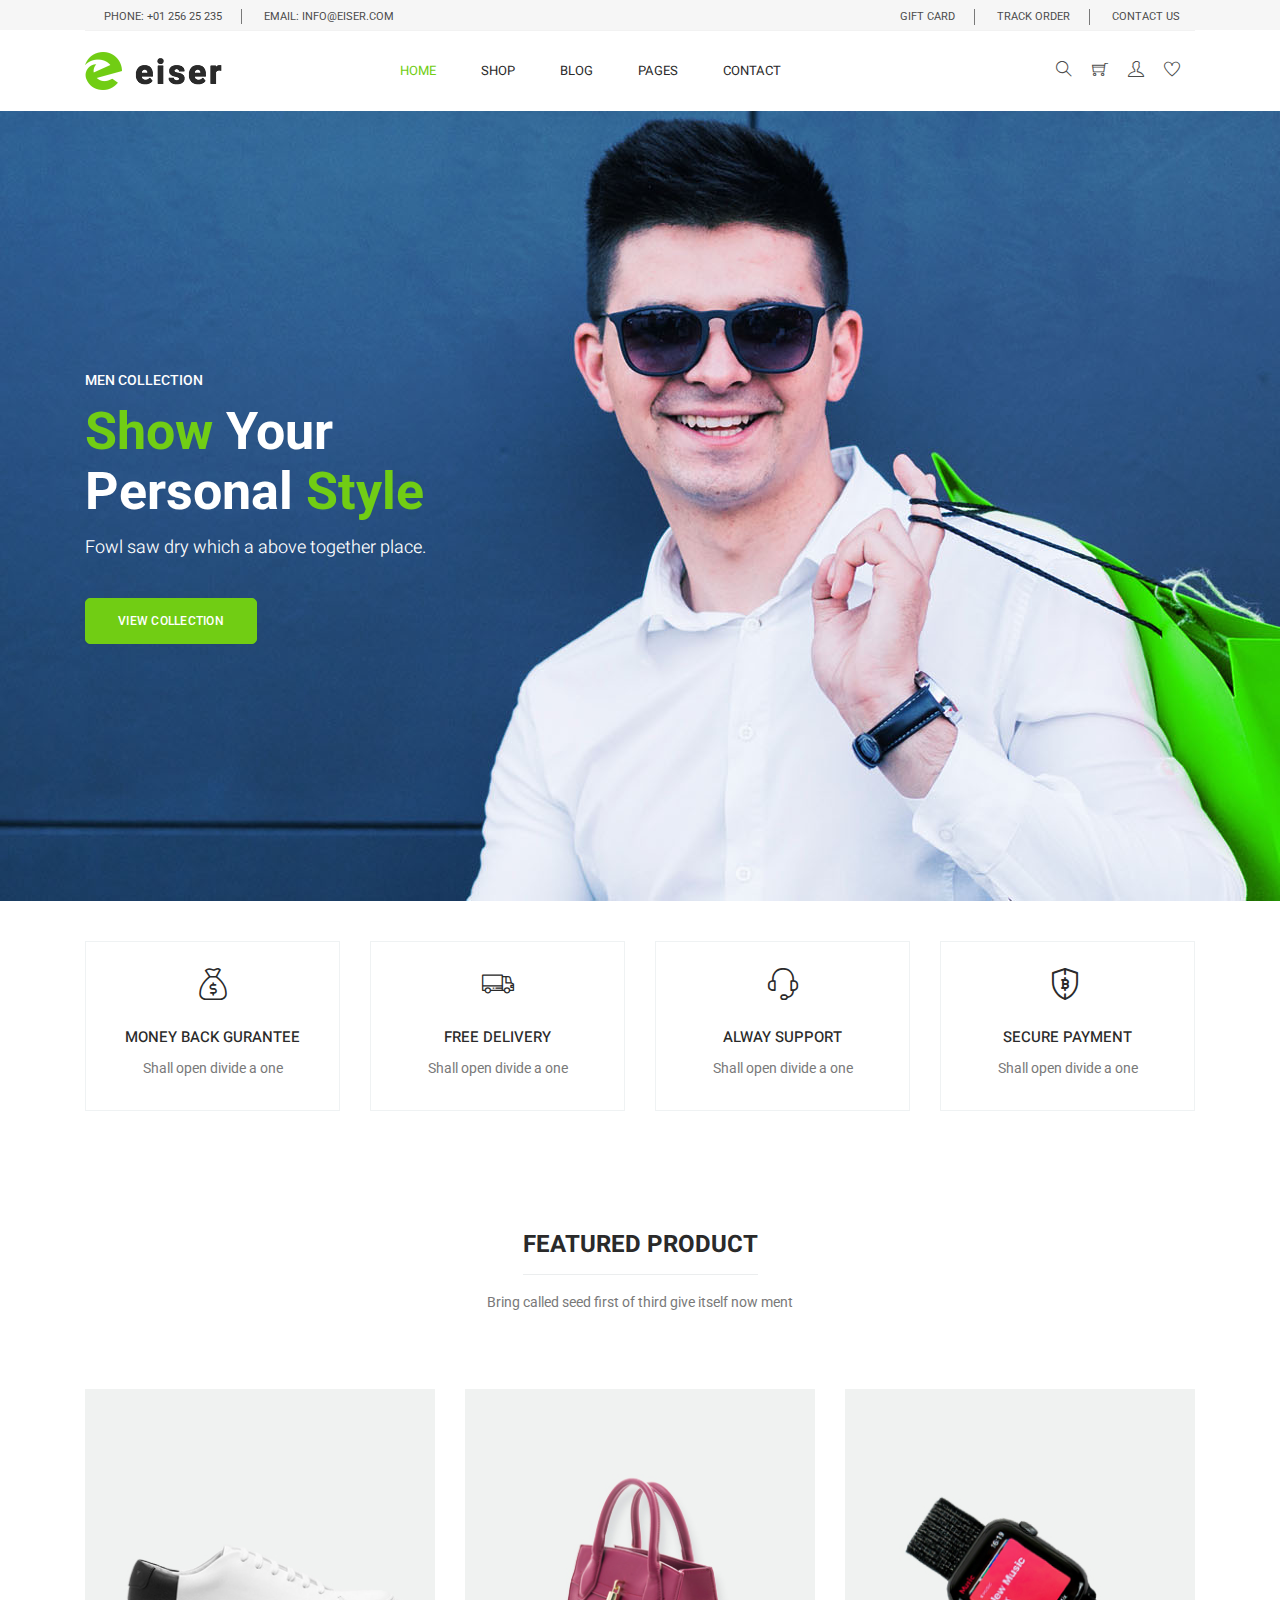
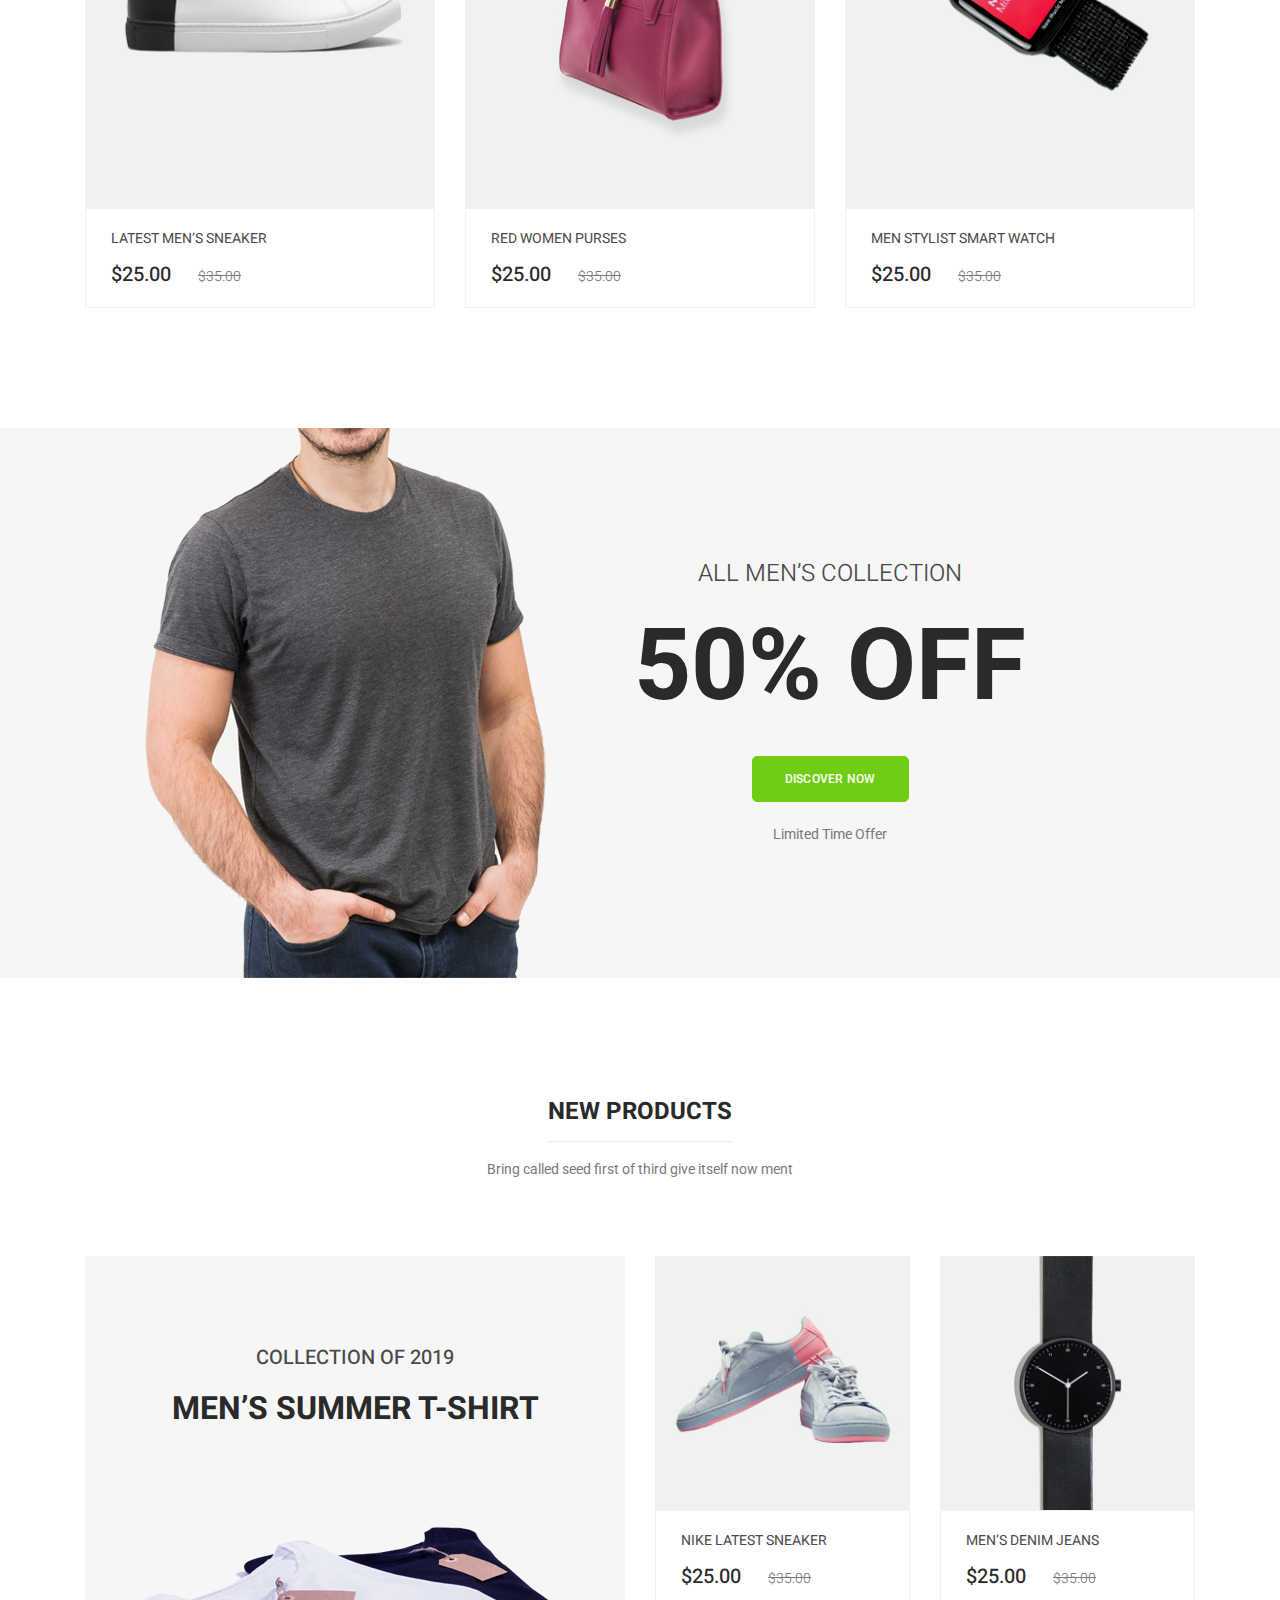
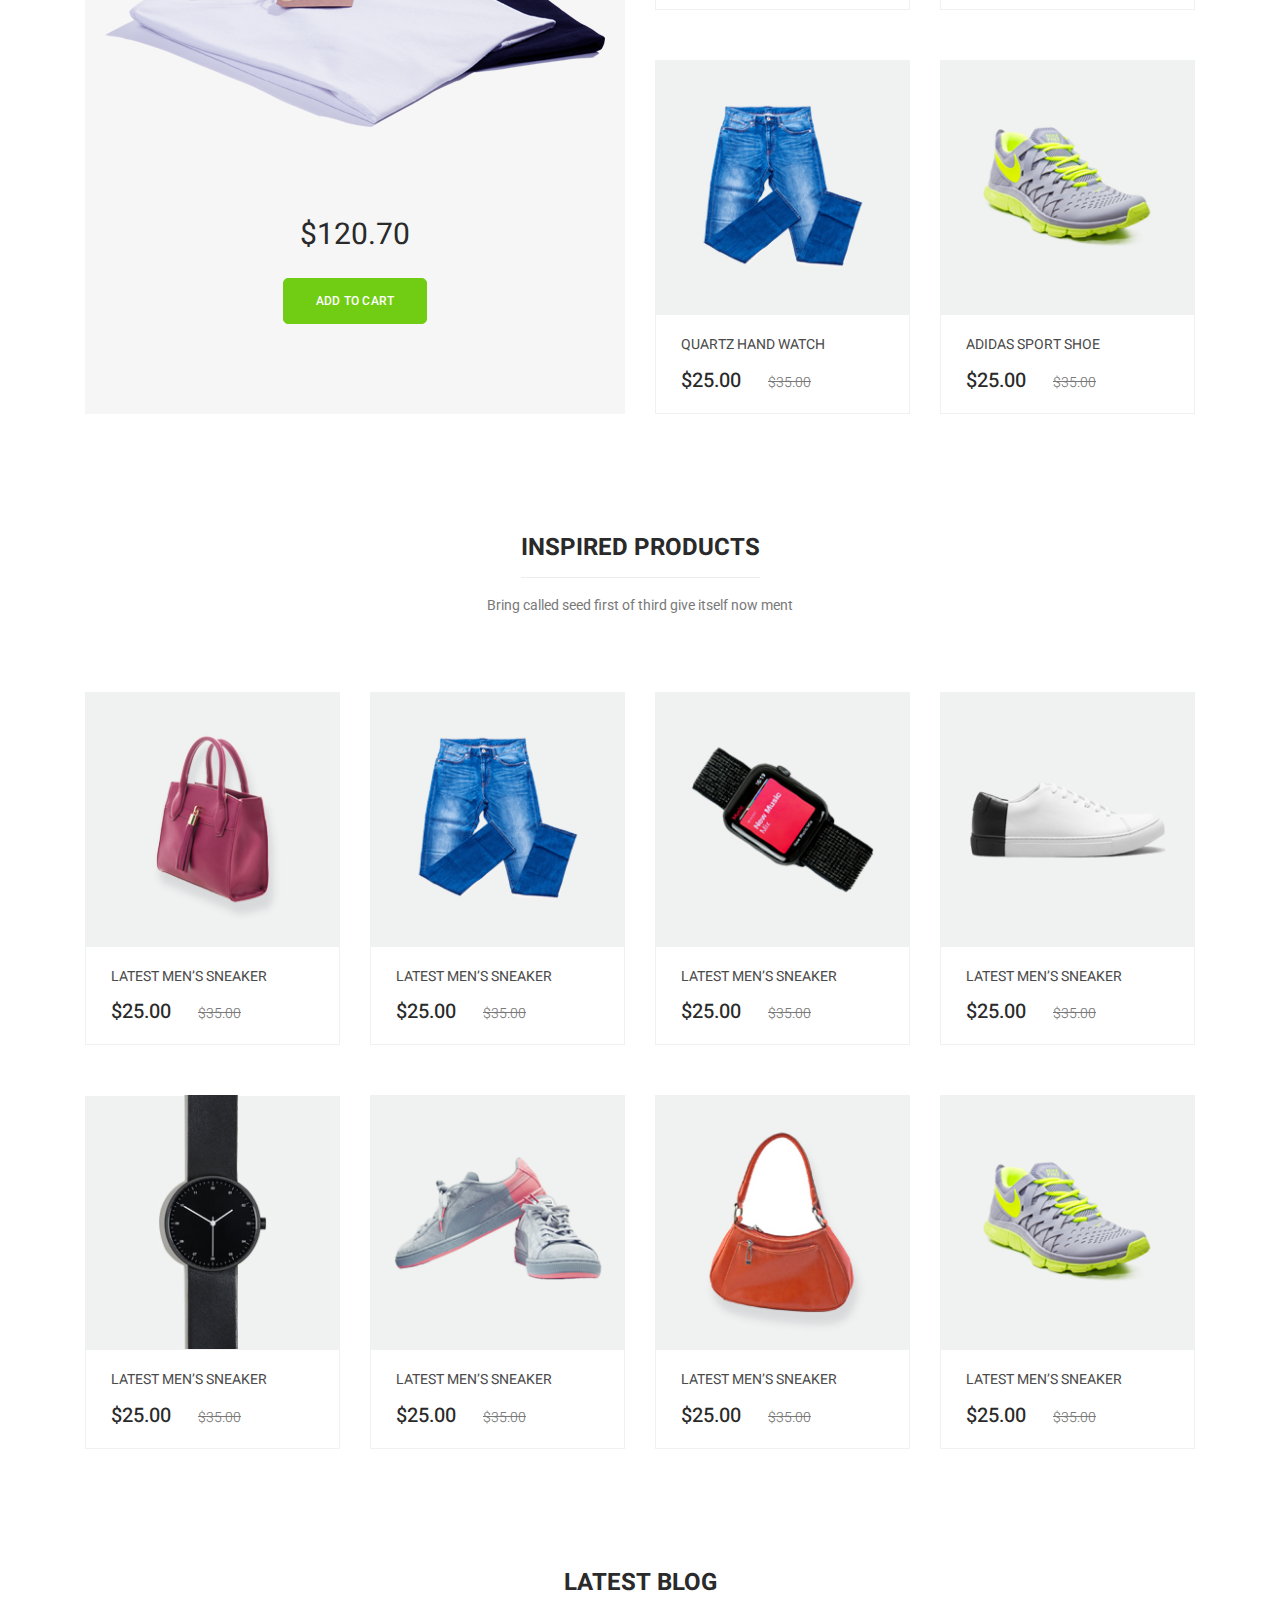
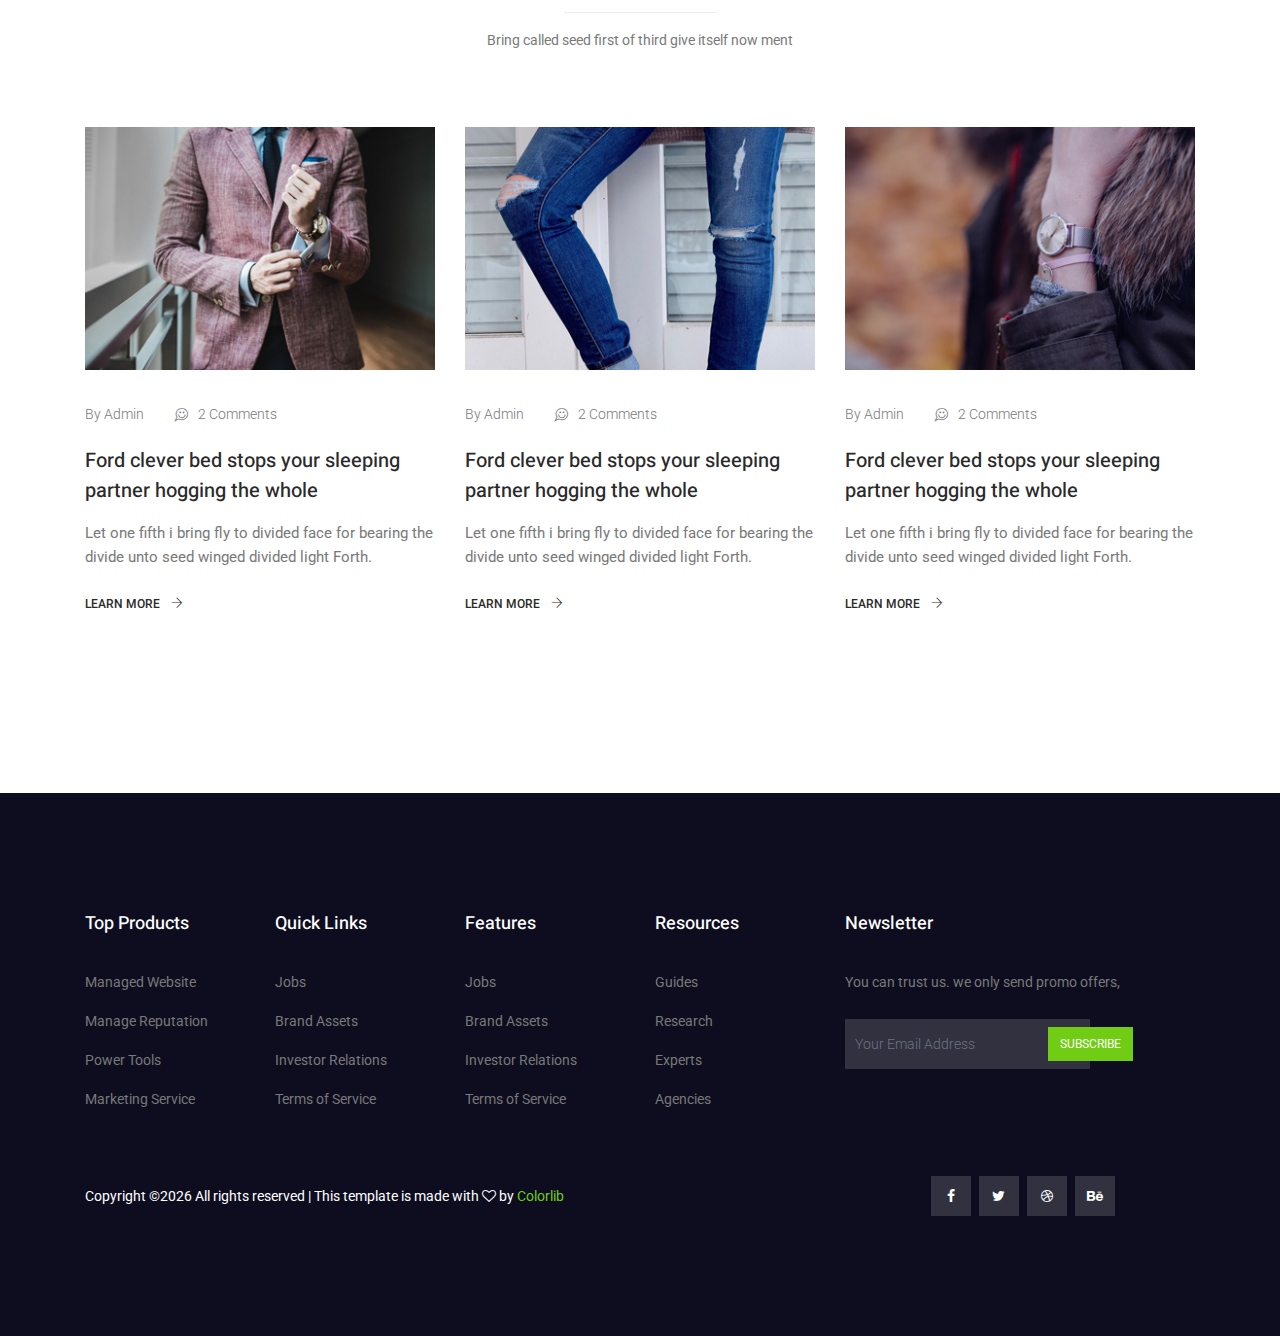
==== eiser/index.html @ b369e9c7 "initial commit" ====
<!DOCTYPE html>
<html lang="en">

<head>
  <!-- Required meta tags -->
  <meta charset="utf-8" />
  <meta name="viewport" content="width=device-width, initial-scale=1, shrink-to-fit=no" />
  <link rel="icon" href="img/favicon.png" type="image/png" />
  <title>Eiser ecommerce</title>
  <!-- Bootstrap CSS -->
  <link rel="stylesheet" href="css/bootstrap.css" />
  <link rel="stylesheet" href="vendors/linericon/style.css" />
  <link rel="stylesheet" href="css/font-awesome.min.css" />
  <link rel="stylesheet" href="css/themify-icons.css" />
  <link rel="stylesheet" href="css/flaticon.css" />
  <link rel="stylesheet" href="vendors/owl-carousel/owl.carousel.min.css" />
  <link rel="stylesheet" href="vendors/lightbox/simpleLightbox.css" />
  <link rel="stylesheet" href="vendors/nice-select/css/nice-select.css" />
  <link rel="stylesheet" href="vendors/animate-css/animate.css" />
  <link rel="stylesheet" href="vendors/jquery-ui/jquery-ui.css" />
  <!-- main css -->
  <link rel="stylesheet" href="css/style.css" />
  <link rel="stylesheet" href="css/responsive.css" />
</head>

<body>
  <!--================Header Menu Area =================-->
  <header class="header_area">
    <div class="top_menu">
      <div class="container">
        <div class="row">
          <div class="col-lg-7">
            <div class="float-left">
              <p>Phone: +01 256 25 235</p>
              <p>email: info@eiser.com</p>
            </div>
          </div>
          <div class="col-lg-5">
            <div class="float-right">
              <ul class="right_side">
                <li>
                  <a href="cart.html">
                    gift card
                  </a>
                </li>
                <li>
                  <a href="tracking.html">
                    track order
                  </a>
                </li>
                <li>
                  <a href="contact.html">
                    Contact Us
                  </a>
                </li>
              </ul>
            </div>
          </div>
        </div>
      </div>
    </div>
    <div class="main_menu">
      <div class="container">
        <nav class="navbar navbar-expand-lg navbar-light w-100">
          <!-- Brand and toggle get grouped for better mobile display -->
          <a class="navbar-brand logo_h" href="index.html">
            <img src="img/logo.png" alt="" />
          </a>
          <button class="navbar-toggler" type="button" data-toggle="collapse" data-target="#navbarSupportedContent"
            aria-controls="navbarSupportedContent" aria-expanded="false" aria-label="Toggle navigation">
            <span class="icon-bar"></span>
            <span class="icon-bar"></span>
            <span class="icon-bar"></span>
          </button>
          <!-- Collect the nav links, forms, and other content for toggling -->
          <div class="collapse navbar-collapse offset w-100" id="navbarSupportedContent">
            <div class="row w-100 mr-0">
              <div class="col-lg-7 pr-0">
                <ul class="nav navbar-nav center_nav pull-right">
                  <li class="nav-item active">
                    <a class="nav-link" href="index.html">Home</a>
                  </li>
                  <li class="nav-item submenu dropdown">
                    <a href="#" class="nav-link dropdown-toggle" data-toggle="dropdown" role="button" aria-haspopup="true"
                      aria-expanded="false">Shop</a>
                    <ul class="dropdown-menu">
                      <li class="nav-item">
                        <a class="nav-link" href="category.html">Shop Category</a>
                      </li>
                      <li class="nav-item">
                        <a class="nav-link" href="single-product.html">Product Details</a>
                      </li>
                      <li class="nav-item">
                        <a class="nav-link" href="checkout.html">Product Checkout</a>
                      </li>
                      <li class="nav-item">
                        <a class="nav-link" href="cart.html">Shopping Cart</a>
                      </li>
                    </ul>
                  </li>
                  <li class="nav-item submenu dropdown">
                    <a href="#" class="nav-link dropdown-toggle" data-toggle="dropdown" role="button" aria-haspopup="true"
                      aria-expanded="false">Blog</a>
                    <ul class="dropdown-menu">
                      <li class="nav-item">
                        <a class="nav-link" href="blog.html">Blog</a>
                      </li>
                      <li class="nav-item">
                        <a class="nav-link" href="single-blog.html">Blog Details</a>
                      </li>
                    </ul>
                  </li>
                  <li class="nav-item submenu dropdown">
                    <a href="#" class="nav-link dropdown-toggle" data-toggle="dropdown" role="button" aria-haspopup="true"
                      aria-expanded="false">Pages</a>
                    <ul class="dropdown-menu">
                      <li class="nav-item">
                        <a class="nav-link" href="tracking.html">Tracking</a>
                      </li>
                      <li class="nav-item">
                        <a class="nav-link" href="elements.html">Elements</a>
                      </li>
                    </ul>
                  </li>
                  <li class="nav-item">
                    <a class="nav-link" href="contact.html">Contact</a>
                  </li>
                </ul>
              </div>

              <div class="col-lg-5 pr-0">
                <ul class="nav navbar-nav navbar-right right_nav pull-right">
                  <li class="nav-item">
                    <a href="#" class="icons">
                      <i class="ti-search" aria-hidden="true"></i>
                    </a>
                  </li>

                  <li class="nav-item">
                    <a href="#" class="icons">
                      <i class="ti-shopping-cart"></i>
                    </a>
                  </li>

                  <li class="nav-item">
                    <a href="#" class="icons">
                      <i class="ti-user" aria-hidden="true"></i>
                    </a>
                  </li>

                  <li class="nav-item">
                    <a href="#" class="icons">
                      <i class="ti-heart" aria-hidden="true"></i>
                    </a>
                  </li>
                </ul>
              </div>
            </div>
          </div>
        </nav>
      </div>
    </div>
  </header>
  <!--================Header Menu Area =================-->

  <!--================Home Banner Area =================-->
  <section class="home_banner_area mb-40">
    <div class="banner_inner d-flex align-items-center">
      <div class="container">
        <div class="banner_content row">
          <div class="col-lg-12">
            <p class="sub text-uppercase">men Collection</p>
            <h3><span>Show</span> Your <br />Personal <span>Style</span></h3>
            <h4>Fowl saw dry which a above together place.</h4>
            <a class="main_btn mt-40" href="#">View Collection</a>
          </div>
        </div>
      </div>
    </div>
  </section>
  <!--================End Home Banner Area =================-->

  <!-- Start feature Area -->
  <section class="feature-area section_gap_bottom_custom">
    <div class="container">
      <div class="row">
        <div class="col-lg-3 col-md-6">
          <div class="single-feature">
            <a href="#" class="title">
              <i class="flaticon-money"></i>
              <h3>Money back gurantee</h3>
            </a>
            <p>Shall open divide a one</p>
          </div>
        </div>

        <div class="col-lg-3 col-md-6">
          <div class="single-feature">
            <a href="#" class="title">
              <i class="flaticon-truck"></i>
              <h3>Free Delivery</h3>
            </a>
            <p>Shall open divide a one</p>
          </div>
        </div>

        <div class="col-lg-3 col-md-6">
          <div class="single-feature">
            <a href="#" class="title">
              <i class="flaticon-support"></i>
              <h3>Alway support</h3>
            </a>
            <p>Shall open divide a one</p>
          </div>
        </div>

        <div class="col-lg-3 col-md-6">
          <div class="single-feature">
            <a href="#" class="title">
              <i class="flaticon-blockchain"></i>
              <h3>Secure payment</h3>
            </a>
            <p>Shall open divide a one</p>
          </div>
        </div>
      </div>
    </div>
  </section>
  <!-- End feature Area -->

  <!--================ Feature Product Area =================-->
  <section class="feature_product_area section_gap_bottom_custom">
    <div class="container">
      <div class="row justify-content-center">
        <div class="col-lg-12">
          <div class="main_title">
            <h2><span>Featured product</span></h2>
            <p>Bring called seed first of third give itself now ment</p>
          </div>
        </div>
      </div>

      <div class="row">
        <div class="col-lg-4 col-md-6">
          <div class="single-product">
            <div class="product-img">
              <img class="img-fluid w-100" src="img/product/feature-product/f-p-1.jpg" alt="" />
              <div class="p_icon">
                <a href="#">
                  <i class="ti-eye"></i>
                </a>
                <a href="#">
                  <i class="ti-heart"></i>
                </a>
                <a href="#">
                  <i class="ti-shopping-cart"></i>
                </a>
              </div>
            </div>
            <div class="product-btm">
              <a href="#" class="d-block">
                <h4>Latest men’s sneaker</h4>
              </a>
              <div class="mt-3">
                <span class="mr-4">$25.00</span>
                <del>$35.00</del>
              </div>
            </div>
          </div>
        </div>

        <div class="col-lg-4 col-md-6">
          <div class="single-product">
            <div class="product-img">
              <img class="img-fluid w-100" src="img/product/feature-product/f-p-2.jpg" alt="" />
              <div class="p_icon">
                <a href="#">
                  <i class="ti-eye"></i>
                </a>
                <a href="#">
                  <i class="ti-heart"></i>
                </a>
                <a href="#">
                  <i class="ti-shopping-cart"></i>
                </a>
              </div>
            </div>
            <div class="product-btm">
              <a href="#" class="d-block">
                <h4>Red women purses</h4>
              </a>
              <div class="mt-3">
                <span class="mr-4">$25.00</span>
                <del>$35.00</del>
              </div>
            </div>
          </div>
        </div>

        <div class="col-lg-4 col-md-6">
          <div class="single-product">
            <div class="product-img">
              <img class="img-fluid w-100" src="img/product/feature-product/f-p-3.jpg" alt="" />
              <div class="p_icon">
                <a href="#">
                  <i class="ti-eye"></i>
                </a>
                <a href="#">
                  <i class="ti-heart"></i>
                </a>
                <a href="#">
                  <i class="ti-shopping-cart"></i>
                </a>
              </div>
            </div>
            <div class="product-btm">
              <a href="#" class="d-block">
                <h4>Men stylist Smart Watch</h4>
              </a>
              <div class="mt-3">
                <span class="mr-4">$25.00</span>
                <del>$35.00</del>
              </div>
            </div>
          </div>
        </div>
      </div>
    </div>
  </section>
  <!--================ End Feature Product Area =================-->

  <!--================ Offer Area =================-->
  <section class="offer_area">
    <div class="container">
      <div class="row justify-content-center">
        <div class="offset-lg-4 col-lg-6 text-center">
          <div class="offer_content">
            <h3 class="text-uppercase mb-40">all men’s collection</h3>
            <h2 class="text-uppercase">50% off</h2>
            <a href="#" class="main_btn mb-20 mt-5">Discover Now</a>
            <p>Limited Time Offer</p>
          </div>
        </div>
      </div>
    </div>
  </section>
  <!--================ End Offer Area =================-->

  <!--================ New Product Area =================-->
  <section class="new_product_area section_gap_top section_gap_bottom_custom">
    <div class="container">
      <div class="row justify-content-center">
        <div class="col-lg-12">
          <div class="main_title">
            <h2><span>new products</span></h2>
            <p>Bring called seed first of third give itself now ment</p>
          </div>
        </div>
      </div>

      <div class="row">
        <div class="col-lg-6">
          <div class="new_product">
            <h5 class="text-uppercase">collection of 2019</h5>
            <h3 class="text-uppercase">Men’s summer t-shirt</h3>
            <div class="product-img">
              <img class="img-fluid" src="img/product/new-product/new-product1.png" alt="" />
            </div>
            <h4>$120.70</h4>
            <a href="#" class="main_btn">Add to cart</a>
          </div>
        </div>

        <div class="col-lg-6 mt-5 mt-lg-0">
          <div class="row">
            <div class="col-lg-6 col-md-6">
              <div class="single-product">
                <div class="product-img">
                  <img class="img-fluid w-100" src="img/product/new-product/n1.jpg" alt="" />
                  <div class="p_icon">
                    <a href="#">
                      <i class="ti-eye"></i>
                    </a>
                    <a href="#">
                      <i class="ti-heart"></i>
                    </a>
                    <a href="#">
                      <i class="ti-shopping-cart"></i>
                    </a>
                  </div>
                </div>
                <div class="product-btm">
                  <a href="#" class="d-block">
                    <h4>Nike latest sneaker</h4>
                  </a>
                  <div class="mt-3">
                    <span class="mr-4">$25.00</span>
                    <del>$35.00</del>
                  </div>
                </div>
              </div>
            </div>

            <div class="col-lg-6 col-md-6">
              <div class="single-product">
                <div class="product-img">
                  <img class="img-fluid w-100" src="img/product/new-product/n2.jpg" alt="" />
                  <div class="p_icon">
                    <a href="#">
                      <i class="ti-eye"></i>
                    </a>
                    <a href="#">
                      <i class="ti-heart"></i>
                    </a>
                    <a href="#">
                      <i class="ti-shopping-cart"></i>
                    </a>
                  </div>
                </div>
                <div class="product-btm">
                  <a href="#" class="d-block">
                    <h4>Men’s denim jeans</h4>
                  </a>
                  <div class="mt-3">
                    <span class="mr-4">$25.00</span>
                    <del>$35.00</del>
                  </div>
                </div>
              </div>
            </div>

            <div class="col-lg-6 col-md-6">
              <div class="single-product">
                <div class="product-img">
                  <img class="img-fluid w-100" src="img/product/new-product/n3.jpg" alt="" />
                  <div class="p_icon">
                    <a href="#">
                      <i class="ti-eye"></i>
                    </a>
                    <a href="#">
                      <i class="ti-heart"></i>
                    </a>
                    <a href="#">
                      <i class="ti-shopping-cart"></i>
                    </a>
                  </div>
                </div>
                <div class="product-btm">
                  <a href="#" class="d-block">
                    <h4>quartz hand watch</h4>
                  </a>
                  <div class="mt-3">
                    <span class="mr-4">$25.00</span>
                    <del>$35.00</del>
                  </div>
                </div>
              </div>
            </div>

            <div class="col-lg-6 col-md-6">
              <div class="single-product">
                <div class="product-img">
                  <img class="img-fluid w-100" src="img/product/new-product/n4.jpg" alt="" />
                  <div class="p_icon">
                    <a href="#">
                      <i class="ti-eye"></i>
                    </a>
                    <a href="#">
                      <i class="ti-heart"></i>
                    </a>
                    <a href="#">
                      <i class="ti-shopping-cart"></i>
                    </a>
                  </div>
                </div>
                <div class="product-btm">
                  <a href="#" class="d-block">
                    <h4>adidas sport shoe</h4>
                  </a>
                  <div class="mt-3">
                    <span class="mr-4">$25.00</span>
                    <del>$35.00</del>
                  </div>
                </div>
              </div>
            </div>
          </div>
        </div>
      </div>
    </div>
  </section>
  <!--================ End New Product Area =================-->

  <!--================ Inspired Product Area =================-->
  <section class="inspired_product_area section_gap_bottom_custom">
    <div class="container">
      <div class="row justify-content-center">
        <div class="col-lg-12">
          <div class="main_title">
            <h2><span>Inspired products</span></h2>
            <p>Bring called seed first of third give itself now ment</p>
          </div>
        </div>
      </div>

      <div class="row">
        <div class="col-lg-3 col-md-6">
          <div class="single-product">
            <div class="product-img">
              <img class="img-fluid w-100" src="img/product/inspired-product/i1.jpg" alt="" />
              <div class="p_icon">
                <a href="#">
                  <i class="ti-eye"></i>
                </a>
                <a href="#">
                  <i class="ti-heart"></i>
                </a>
                <a href="#">
                  <i class="ti-shopping-cart"></i>
                </a>
              </div>
            </div>
            <div class="product-btm">
              <a href="#" class="d-block">
                <h4>Latest men’s sneaker</h4>
              </a>
              <div class="mt-3">
                <span class="mr-4">$25.00</span>
                <del>$35.00</del>
              </div>
            </div>
          </div>
        </div>

        <div class="col-lg-3 col-md-6">
          <div class="single-product">
            <div class="product-img">
              <img class="img-fluid w-100" src="img/product/inspired-product/i2.jpg" alt="" />
              <div class="p_icon">
                <a href="#">
                  <i class="ti-eye"></i>
                </a>
                <a href="#">
                  <i class="ti-heart"></i>
                </a>
                <a href="#">
                  <i class="ti-shopping-cart"></i>
                </a>
              </div>
            </div>
            <div class="product-btm">
              <a href="#" class="d-block">
                <h4>Latest men’s sneaker</h4>
              </a>
              <div class="mt-3">
                <span class="mr-4">$25.00</span>
                <del>$35.00</del>
              </div>
            </div>
          </div>
        </div>

        <div class="col-lg-3 col-md-6">
          <div class="single-product">
            <div class="product-img">
              <img class="img-fluid w-100" src="img/product/inspired-product/i3.jpg" alt="" />
              <div class="p_icon">
                <a href="#">
                  <i class="ti-eye"></i>
                </a>
                <a href="#">
                  <i class="ti-heart"></i>
                </a>
                <a href="#">
                  <i class="ti-shopping-cart"></i>
                </a>
              </div>
            </div>
            <div class="product-btm">
              <a href="#" class="d-block">
                <h4>Latest men’s sneaker</h4>
              </a>
              <div class="mt-3">
                <span class="mr-4">$25.00</span>
                <del>$35.00</del>
              </div>
            </div>
          </div>
        </div>

        <div class="col-lg-3 col-md-6">
          <div class="single-product">
            <div class="product-img">
              <img class="img-fluid w-100" src="img/product/inspired-product/i4.jpg" alt="" />
              <div class="p_icon">
                <a href="#">
                  <i class="ti-eye"></i>
                </a>
                <a href="#">
                  <i class="ti-heart"></i>
                </a>
                <a href="#">
                  <i class="ti-shopping-cart"></i>
                </a>
              </div>
            </div>
            <div class="product-btm">
              <a href="#" class="d-block">
                <h4>Latest men’s sneaker</h4>
              </a>
              <div class="mt-3">
                <span class="mr-4">$25.00</span>
                <del>$35.00</del>
              </div>
            </div>
          </div>
        </div>
        
        <div class="col-lg-3 col-md-6">
          <div class="single-product">
            <div class="product-img">
              <img class="img-fluid w-100" src="img/product/inspired-product/i5.jpg" alt="" />
              <div class="p_icon">
                <a href="#">
                  <i class="ti-eye"></i>
                </a>
                <a href="#">
                  <i class="ti-heart"></i>
                </a>
                <a href="#">
                  <i class="ti-shopping-cart"></i>
                </a>
              </div>
            </div>
            <div class="product-btm">
              <a href="#" class="d-block">
                <h4>Latest men’s sneaker</h4>
              </a>
              <div class="mt-3">
                <span class="mr-4">$25.00</span>
                <del>$35.00</del>
              </div>
            </div>
          </div>
        </div>

        <div class="col-lg-3 col-md-6">
          <div class="single-product">
            <div class="product-img">
              <img class="img-fluid w-100" src="img/product/inspired-product/i6.jpg" alt="" />
              <div class="p_icon">
                <a href="#">
                  <i class="ti-eye"></i>
                </a>
                <a href="#">
                  <i class="ti-heart"></i>
                </a>
                <a href="#">
                  <i class="ti-shopping-cart"></i>
                </a>
              </div>
            </div>
            <div class="product-btm">
              <a href="#" class="d-block">
                <h4>Latest men’s sneaker</h4>
              </a>
              <div class="mt-3">
                <span class="mr-4">$25.00</span>
                <del>$35.00</del>
              </div>
            </div>
          </div>
        </div>

        <div class="col-lg-3 col-md-6">
          <div class="single-product">
            <div class="product-img">
              <img class="img-fluid w-100" src="img/product/inspired-product/i7.jpg" alt="" />
              <div class="p_icon">
                <a href="#">
                  <i class="ti-eye"></i>
                </a>
                <a href="#">
                  <i class="ti-heart"></i>
                </a>
                <a href="#">
                  <i class="ti-shopping-cart"></i>
                </a>
              </div>
            </div>
            <div class="product-btm">
              <a href="#" class="d-block">
                <h4>Latest men’s sneaker</h4>
              </a>
              <div class="mt-3">
                <span class="mr-4">$25.00</span>
                <del>$35.00</del>
              </div>
            </div>
          </div>
        </div>

        <div class="col-lg-3 col-md-6">
          <div class="single-product">
            <div class="product-img">
              <img class="img-fluid w-100" src="img/product/inspired-product/i8.jpg" alt="" />
              <div class="p_icon">
                <a href="#">
                  <i class="ti-eye"></i>
                </a>
                <a href="#">
                  <i class="ti-heart"></i>
                </a>
                <a href="#">
                  <i class="ti-shopping-cart"></i>
                </a>
              </div>
            </div>
            <div class="product-btm">
              <a href="#" class="d-block">
                <h4>Latest men’s sneaker</h4>
              </a>
              <div class="mt-3">
                <span class="mr-4">$25.00</span>
                <del>$35.00</del>
              </div>
            </div>
          </div>
        </div>
      </div>
    </div>
  </section>
  <!--================ End Inspired Product Area =================-->

  <!--================ Start Blog Area =================-->
  <section class="blog-area section-gap">
    <div class="container">
      <div class="row justify-content-center">
        <div class="col-lg-12">
          <div class="main_title">
            <h2><span>latest blog</span></h2>
            <p>Bring called seed first of third give itself now ment</p>
          </div>
        </div>
      </div>

      <div class="row">
        <div class="col-lg-4 col-md-6">
          <div class="single-blog">
            <div class="thumb">
              <img class="img-fluid" src="img/b1.jpg" alt="">
            </div>
            <div class="short_details">
              <div class="meta-top d-flex">
                <a href="#">By Admin</a>
                <a href="#"><i class="ti-comments-smiley"></i>2 Comments</a>
              </div>
              <a class="d-block" href="single-blog.html">
                <h4>Ford clever bed stops your sleeping
                  partner hogging the whole</h4>
              </a>
              <div class="text-wrap">
                <p>
                  Let one fifth i bring fly to divided face for bearing the divide unto seed winged divided light
                  Forth.
                </p>
              </div>
              <a href="#" class="blog_btn">Learn More <span class="ml-2 ti-arrow-right"></span></a>
            </div>
          </div>
        </div>
        
        <div class="col-lg-4 col-md-6">
          <div class="single-blog">
            <div class="thumb">
              <img class="img-fluid" src="img/b2.jpg" alt="">
            </div>
            <div class="short_details">
              <div class="meta-top d-flex">
                <a href="#">By Admin</a>
                <a href="#"><i class="ti-comments-smiley"></i>2 Comments</a>
              </div>
              <a class="d-block" href="single-blog.html">
                <h4>Ford clever bed stops your sleeping
                  partner hogging the whole</h4>
              </a>
              <div class="text-wrap">
                <p>
                  Let one fifth i bring fly to divided face for bearing the divide unto seed winged divided light
                  Forth.
                </p>
              </div>
              <a href="#" class="blog_btn">Learn More <span class="ml-2 ti-arrow-right"></span></a>
            </div>
          </div>
        </div>

        <div class="col-lg-4 col-md-6">
          <div class="single-blog">
            <div class="thumb">
              <img class="img-fluid" src="img/b3.jpg" alt="">
            </div>
            <div class="short_details">
              <div class="meta-top d-flex">
                <a href="#">By Admin</a>
                <a href="#"><i class="ti-comments-smiley"></i>2 Comments</a>
              </div>
              <a class="d-block" href="single-blog.html">
                <h4>Ford clever bed stops your sleeping
                  partner hogging the whole</h4>
              </a>
              <div class="text-wrap">
                <p>
                  Let one fifth i bring fly to divided face for bearing the divide unto seed winged divided light
                  Forth.
                </p>
              </div>
              <a href="#" class="blog_btn">Learn More <span class="ml-2 ti-arrow-right"></span></a>
            </div>
          </div>
        </div>
      </div>
    </div>
  </section>
  <!--================ End Blog Area =================-->

  <!--================ start footer Area  =================-->
  <footer class="footer-area section_gap">
    <div class="container">
      <div class="row">
        <div class="col-lg-2 col-md-6 single-footer-widget">
          <h4>Top Products</h4>
          <ul>
            <li><a href="#">Managed Website</a></li>
            <li><a href="#">Manage Reputation</a></li>
            <li><a href="#">Power Tools</a></li>
            <li><a href="#">Marketing Service</a></li>
          </ul>
        </div>
        <div class="col-lg-2 col-md-6 single-footer-widget">
          <h4>Quick Links</h4>
          <ul>
            <li><a href="#">Jobs</a></li>
            <li><a href="#">Brand Assets</a></li>
            <li><a href="#">Investor Relations</a></li>
            <li><a href="#">Terms of Service</a></li>
          </ul>
        </div>
        <div class="col-lg-2 col-md-6 single-footer-widget">
          <h4>Features</h4>
          <ul>
            <li><a href="#">Jobs</a></li>
            <li><a href="#">Brand Assets</a></li>
            <li><a href="#">Investor Relations</a></li>
            <li><a href="#">Terms of Service</a></li>
          </ul>
        </div>
        <div class="col-lg-2 col-md-6 single-footer-widget">
          <h4>Resources</h4>
          <ul>
            <li><a href="#">Guides</a></li>
            <li><a href="#">Research</a></li>
            <li><a href="#">Experts</a></li>
            <li><a href="#">Agencies</a></li>
          </ul>
        </div>
        <div class="col-lg-4 col-md-6 single-footer-widget">
          <h4>Newsletter</h4>
          <p>You can trust us. we only send promo offers,</p>
          <div class="form-wrap" id="mc_embed_signup">
            <form target="_blank" action="https://spondonit.us12.list-manage.com/subscribe/post?u=1462626880ade1ac87bd9c93a&amp;id=92a4423d01"
              method="get" class="form-inline">
              <input class="form-control" name="EMAIL" placeholder="Your Email Address" onfocus="this.placeholder = ''"
                onblur="this.placeholder = 'Your Email Address '" required="" type="email">
              <button class="click-btn btn btn-default">Subscribe</button>
              <div style="position: absolute; left: -5000px;">
                <input name="b_36c4fd991d266f23781ded980_aefe40901a" tabindex="-1" value="" type="text">
              </div>

              <div class="info"></div>
            </form>
          </div>
        </div>
      </div>
      <div class="footer-bottom row align-items-center">
        <p class="footer-text m-0 col-lg-8 col-md-12"><!-- Link back to Colorlib can't be removed. Template is licensed under CC BY 3.0. -->
Copyright &copy;<script>document.write(new Date().getFullYear());</script> All rights reserved | This template is made with <i class="fa fa-heart-o" aria-hidden="true"></i> by <a href="https://colorlib.com" target="_blank">Colorlib</a>
<!-- Link back to Colorlib can't be removed. Template is licensed under CC BY 3.0. --></p>
        <div class="col-lg-4 col-md-12 footer-social">
          <a href="#"><i class="fa fa-facebook"></i></a>
          <a href="#"><i class="fa fa-twitter"></i></a>
          <a href="#"><i class="fa fa-dribbble"></i></a>
          <a href="#"><i class="fa fa-behance"></i></a>
        </div>
      </div>
    </div>
  </footer>
  <!--================ End footer Area  =================-->

  <!-- Optional JavaScript -->
  <!-- jQuery first, then Popper.js, then Bootstrap JS -->
  <script src="js/jquery-3.2.1.min.js"></script>
  <script src="js/popper.js"></script>
  <script src="js/bootstrap.min.js"></script>
  <script src="js/stellar.js"></script>
  <script src="vendors/lightbox/simpleLightbox.min.js"></script>
  <script src="vendors/nice-select/js/jquery.nice-select.min.js"></script>
  <script src="vendors/isotope/imagesloaded.pkgd.min.js"></script>
  <script src="vendors/isotope/isotope-min.js"></script>
  <script src="vendors/owl-carousel/owl.carousel.min.js"></script>
  <script src="js/jquery.ajaxchimp.min.js"></script>
  <script src="vendors/counter-up/jquery.waypoints.min.js"></script>
  <script src="vendors/counter-up/jquery.counterup.js"></script>
  <script src="js/mail-script.js"></script>
  <script src="js/theme.js"></script>
</body>

</html>
---- eiser/vendors/linericon/style.css ----
@font-face {
	font-family: 'Linearicons-Free';
	src:url('fonts/Linearicons-Free.eot?w118d');
	src:url('fonts/Linearicons-Free.eot?#iefixw118d') format('embedded-opentype'),
		url('fonts/Linearicons-Free.woff2?w118d') format('woff2'),
		url('fonts/Linearicons-Free.woff?w118d') format('woff'),
		url('fonts/Linearicons-Free.ttf?w118d') format('truetype'),
		url('fonts/Linearicons-Free.svg?w118d#Linearicons-Free') format('svg');
	font-weight: normal;
	font-style: normal;
}

.lnr {
	font-family: 'Linearicons-Free';
	speak: none;
	font-style: normal;
	font-weight: normal;
	font-variant: normal;
	text-transform: none;
	line-height: 1;

	/* Better Font Rendering =========== */
	-webkit-font-smoothing: antialiased;
	-moz-osx-font-smoothing: grayscale;
}

.lnr-home:before {
	content: "\e800";
}
.lnr-apartment:before {
	content: "\e801";
}
.lnr-pencil:before {
	content: "\e802";
}
.lnr-magic-wand:before {
	content: "\e803";
}
.lnr-drop:before {
	content: "\e804";
}
.lnr-lighter:before {
	content: "\e805";
}
.lnr-poop:before {
	content: "\e806";
}
.lnr-sun:before {
	content: "\e807";
}
.lnr-moon:before {
	content: "\e808";
}
.lnr-cloud:before {
	content: "\e809";
}
.lnr-cloud-upload:before {
	content: "\e80a";
}
.lnr-cloud-download:before {
	content: "\e80b";
}
.lnr-cloud-sync:before {
	content: "\e80c";
}
.lnr-cloud-check:before {
	content: "\e80d";
}
.lnr-database:before {
	content: "\e80e";
}
.lnr-lock:before {
	content: "\e80f";
}
.lnr-cog:before {
	content: "\e810";
}
.lnr-trash:before {
	content: "\e811";
}
.lnr-dice:before {
	content: "\e812";
}
.lnr-heart:before {
	content: "\e813";
}
.lnr-star:before {
	content: "\e814";
}
.lnr-star-half:before {
	content: "\e815";
}
.lnr-star-empty:before {
	content: "\e816";
}
.lnr-flag:before {
	content: "\e817";
}
.lnr-envelope:before {
	content: "\e818";
}
.lnr-paperclip:before {
	content: "\e819";
}
.lnr-inbox:before {
	content: "\e81a";
}
.lnr-eye:before {
	content: "\e81b";
}
.lnr-printer:before {
	content: "\e81c";
}
.lnr-file-empty:before {
	content: "\e81d";
}
.lnr-file-add:before {
	content: "\e81e";
}
.lnr-enter:before {
	content: "\e81f";
}
.lnr-exit:before {
	content: "\e820";
}
.lnr-graduation-hat:before {
	content: "\e821";
}
.lnr-license:before {
	content: "\e822";
}
.lnr-music-note:before {
	content: "\e823";
}
.lnr-film-play:before {
	content: "\e824";
}
.lnr-camera-video:before {
	content: "\e825";
}
.lnr-camera:before {
	content: "\e826";
}
.lnr-picture:before {
	content: "\e827";
}
.lnr-book:before {
	content: "\e828";
}
.lnr-bookmark:before {
	content: "\e829";
}
.lnr-user:before {
	content: "\e82a";
}
.lnr-users:before {
	content: "\e82b";
}
.lnr-shirt:before {
	content: "\e82c";
}
.lnr-store:before {
	content: "\e82d";
}
.lnr-cart:before {
	content: "\e82e";
}
.lnr-tag:before {
	content: "\e82f";
}
.lnr-phone-handset:before {
	content: "\e830";
}
.lnr-phone:before {
	content: "\e831";
}
.lnr-pushpin:before {
	content: "\e832";
}
.lnr-map-marker:before {
	content: "\e833";
}
.lnr-map:before {
	content: "\e834";
}
.lnr-location:before {
	content: "\e835";
}
.lnr-calendar-full:before {
	content: "\e836";
}
.lnr-keyboard:before {
	content: "\e837";
}
.lnr-spell-check:before {
	content: "\e838";
}
.lnr-screen:before {
	content: "\e839";
}
.lnr-smartphone:before {
	content: "\e83a";
}
.lnr-tablet:before {
	content: "\e83b";
}
.lnr-laptop:before {
	content: "\e83c";
}
.lnr-laptop-phone:before {
	content: "\e83d";
}
.lnr-power-switch:before {
	content: "\e83e";
}
.lnr-bubble:before {
	content: "\e83f";
}
.lnr-heart-pulse:before {
	content: "\e840";
}
.lnr-construction:before {
	content: "\e841";
}
.lnr-pie-chart:before {
	content: "\e842";
}
.lnr-chart-bars:before {
	content: "\e843";
}
.lnr-gift:before {
	content: "\e844";
}
.lnr-diamond:before {
	content: "\e845";
}
.lnr-linearicons:before {
	content: "\e846";
}
.lnr-dinner:before {
	content: "\e847";
}
.lnr-coffee-cup:before {
	content: "\e848";
}
.lnr-leaf:before {
	content: "\e849";
}
.lnr-paw:before {
	content: "\e84a";
}
.lnr-rocket:before {
	content: "\e84b";
}
.lnr-briefcase:before {
	content: "\e84c";
}
.lnr-bus:before {
	content: "\e84d";
}
.lnr-car:before {
	content: "\e84e";
}
.lnr-train:before {
	content: "\e84f";
}
.lnr-bicycle:before {
	content: "\e850";
}
.lnr-wheelchair:before {
	content: "\e851";
}
.lnr-select:before {
	content: "\e852";
}
.lnr-earth:before {
	content: "\e853";
}
.lnr-smile:before {
	content: "\e854";
}
.lnr-sad:before {
	content: "\e855";
}
.lnr-neutral:before {
	content: "\e856";
}
.lnr-mustache:before {
	content: "\e857";
}
.lnr-alarm:before {
	content: "\e858";
}
.lnr-bullhorn:before {
	content: "\e859";
}
.lnr-volume-high:before {
	content: "\e85a";
}
.lnr-volume-medium:before {
	content: "\e85b";
}
.lnr-volume-low:before {
	content: "\e85c";
}
.lnr-volume:before {
	content: "\e85d";
}
.lnr-mic:before {
	content: "\e85e";
}
.lnr-hourglass:before {
	content: "\e85f";
}
.lnr-undo:before {
	content: "\e860";
}
.lnr-redo:before {
	content: "\e861";
}
.lnr-sync:before {
	content: "\e862";
}
.lnr-history:before {
	content: "\e863";
}
.lnr-clock:before {
	content: "\e864";
}
.lnr-download:before {
	content: "\e865";
}
.lnr-upload:before {
	content: "\e866";
}
.lnr-enter-down:before {
	content: "\e867";
}
.lnr-exit-up:before {
	content: "\e868";
}
.lnr-bug:before {
	content: "\e869";
}
.lnr-code:before {
	content: "\e86a";
}
.lnr-link:before {
	content: "\e86b";
}
.lnr-unlink:before {
	content: "\e86c";
}
.lnr-thumbs-up:before {
	content: "\e86d";
}
.lnr-thumbs-down:before {
	content: "\e86e";
}
.lnr-magnifier:before {
	content: "\e86f";
}
.lnr-cross:before {
	content: "\e870";
}
.lnr-menu:before {
	content: "\e871";
}
.lnr-list:before {
	content: "\e872";
}
.lnr-chevron-up:before {
	content: "\e873";
}
.lnr-chevron-down:before {
	content: "\e874";
}
.lnr-chevron-left:before {
	content: "\e875";
}
.lnr-chevron-right:before {
	content: "\e876";
}
.lnr-arrow-up:before {
	content: "\e877";
}
.lnr-arrow-down:before {
	content: "\e878";
}
.lnr-arrow-left:before {
	content: "\e879";
}
.lnr-arrow-right:before {
	content: "\e87a";
}
.lnr-move:before {
	content: "\e87b";
}
.lnr-warning:before {
	content: "\e87c";
}
.lnr-question-circle:before {
	content: "\e87d";
}
.lnr-menu-circle:before {
	content: "\e87e";
}
.lnr-checkmark-circle:before {
	content: "\e87f";
}
.lnr-cross-circle:before {
	content: "\e880";
}
.lnr-plus-circle:before {
	content: "\e881";
}
.lnr-circle-minus:before {
	content: "\e882";
}
.lnr-arrow-up-circle:before {
	content: "\e883";
}
.lnr-arrow-down-circle:before {
	content: "\e884";
}
.lnr-arrow-left-circle:before {
	content: "\e885";
}
.lnr-arrow-right-circle:before {
	content: "\e886";
}
.lnr-chevron-up-circle:before {
	content: "\e887";
}
.lnr-chevron-down-circle:before {
	content: "\e888";
}
.lnr-chevron-left-circle:before {
	content: "\e889";
}
.lnr-chevron-right-circle:before {
	content: "\e88a";
}
.lnr-crop:before {
	content: "\e88b";
}
.lnr-frame-expand:before {
	content: "\e88c";
}
.lnr-frame-contract:before {
	content: "\e88d";
}
.lnr-layers:before {
	content: "\e88e";
}
.lnr-funnel:before {
	content: "\e88f";
}
.lnr-text-format:before {
	content: "\e890";
}
.lnr-text-format-remove:before {
	content: "\e891";
}
.lnr-text-size:before {
	content: "\e892";
}
.lnr-bold:before {
	content: "\e893";
}
.lnr-italic:before {
	content: "\e894";
}
.lnr-underline:before {
	content: "\e895";
}
.lnr-strikethrough:before {
	content: "\e896";
}
.lnr-highlight:before {
	content: "\e897";
}
.lnr-text-align-left:before {
	content: "\e898";
}
.lnr-text-align-center:before {
	content: "\e899";
}
.lnr-text-align-right:before {
	content: "\e89a";
}
.lnr-text-align-justify:before {
	content: "\e89b";
}
.lnr-line-spacing:before {
	content: "\e89c";
}
.lnr-indent-increase:before {
	content: "\e89d";
}
.lnr-indent-decrease:before {
	content: "\e89e";
}
.lnr-pilcrow:before {
	content: "\e89f";
}
.lnr-direction-ltr:before {
	content: "\e8a0";
}
.lnr-direction-rtl:before {
	content: "\e8a1";
}
.lnr-page-break:before {
	content: "\e8a2";
}
.lnr-sort-alpha-asc:before {
	content: "\e8a3";
}
.lnr-sort-amount-asc:before {
	content: "\e8a4";
}
.lnr-hand:before {
	content: "\e8a5";
}
.lnr-pointer-up:before {
	content: "\e8a6";
}
.lnr-pointer-right:before {
	content: "\e8a7";
}
.lnr-pointer-down:before {
	content: "\e8a8";
}
.lnr-pointer-left:before {
	content: "\e8a9";
}
---- eiser/css/themify-icons.css ----
@font-face {
	font-family: 'themify';
	src:url('../fonts/themify.eot?-fvbane');
	src:url('../fonts/themify.eot?#iefix-fvbane') format('embedded-opentype'),
		url('../fonts/themify.woff?-fvbane') format('woff'),
		url('../fonts/themify.ttf?-fvbane') format('truetype'),
		url('../fonts/themify.svg?-fvbane#themify') format('svg');
	font-weight: normal;
	font-style: normal;
}

[class^="ti-"], [class*=" ti-"] {
	font-family: 'themify';
	speak: none;
	font-style: normal;
	font-weight: normal;
	font-variant: normal;
	text-transform: none;
	line-height: 1;

	/* Better Font Rendering =========== */
	-webkit-font-smoothing: antialiased;
	-moz-osx-font-smoothing: grayscale;
}

.ti-wand:before {
	content: "\e600";
}
.ti-volume:before {
	content: "\e601";
}
.ti-user:before {
	content: "\e602";
}
.ti-unlock:before {
	content: "\e603";
}
.ti-unlink:before {
	content: "\e604";
}
.ti-trash:before {
	content: "\e605";
}
.ti-thought:before {
	content: "\e606";
}
.ti-target:before {
	content: "\e607";
}
.ti-tag:before {
	content: "\e608";
}
.ti-tablet:before {
	content: "\e609";
}
.ti-star:before {
	content: "\e60a";
}
.ti-spray:before {
	content: "\e60b";
}
.ti-signal:before {
	content: "\e60c";
}
.ti-shopping-cart:before {
	content: "\e60d";
}
.ti-shopping-cart-full:before {
	content: "\e60e";
}
.ti-settings:before {
	content: "\e60f";
}
.ti-search:before {
	content: "\e610";
}
.ti-zoom-in:before {
	content: "\e611";
}
.ti-zoom-out:before {
	content: "\e612";
}
.ti-cut:before {
	content: "\e613";
}
.ti-ruler:before {
	content: "\e614";
}
.ti-ruler-pencil:before {
	content: "\e615";
}
.ti-ruler-alt:before {
	content: "\e616";
}
.ti-bookmark:before {
	content: "\e617";
}
.ti-bookmark-alt:before {
	content: "\e618";
}
.ti-reload:before {
	content: "\e619";
}
.ti-plus:before {
	content: "\e61a";
}
.ti-pin:before {
	content: "\e61b";
}
.ti-pencil:before {
	content: "\e61c";
}
.ti-pencil-alt:before {
	content: "\e61d";
}
.ti-paint-roller:before {
	content: "\e61e";
}
.ti-paint-bucket:before {
	content: "\e61f";
}
.ti-na:before {
	content: "\e620";
}
.ti-mobile:before {
	content: "\e621";
}
.ti-minus:before {
	content: "\e622";
}
.ti-medall:before {
	content: "\e623";
}
.ti-medall-alt:before {
	content: "\e624";
}
.ti-marker:before {
	content: "\e625";
}
.ti-marker-alt:before {
	content: "\e626";
}
.ti-arrow-up:before {
	content: "\e627";
}
.ti-arrow-right:before {
	content: "\e628";
}
.ti-arrow-left:before {
	content: "\e629";
}
.ti-arrow-down:before {
	content: "\e62a";
}
.ti-lock:before {
	content: "\e62b";
}
.ti-location-arrow:before {
	content: "\e62c";
}
.ti-link:before {
	content: "\e62d";
}
.ti-layout:before {
	content: "\e62e";
}
.ti-layers:before {
	content: "\e62f";
}
.ti-layers-alt:before {
	content: "\e630";
}
.ti-key:before {
	content: "\e631";
}
.ti-import:before {
	content: "\e632";
}
.ti-image:before {
	content: "\e633";
}
.ti-heart:before {
	content: "\e634";
}
.ti-heart-broken:before {
	content: "\e635";
}
.ti-hand-stop:before {
	content: "\e636";
}
.ti-hand-open:before {
	content: "\e637";
}
.ti-hand-drag:before {
	content: "\e638";
}
.ti-folder:before {
	content: "\e639";
}
.ti-flag:before {
	content: "\e63a";
}
.ti-flag-alt:before {
	content: "\e63b";
}
.ti-flag-alt-2:before {
	content: "\e63c";
}
.ti-eye:before {
	content: "\e63d";
}
.ti-export:before {
	content: "\e63e";
}
.ti-exchange-vertical:before {
	content: "\e63f";
}
.ti-desktop:before {
	content: "\e640";
}
.ti-cup:before {
	content: "\e641";
}
.ti-crown:before {
	content: "\e642";
}
.ti-comments:before {
	content: "\e643";
}
.ti-comment:before {
	content: "\e644";
}
.ti-comment-alt:before {
	content: "\e645";
}
.ti-close:before {
	content: "\e646";
}
.ti-clip:before {
	content: "\e647";
}
.ti-angle-up:before {
	content: "\e648";
}
.ti-angle-right:before {
	content: "\e649";
}
.ti-angle-left:before {
	content: "\e64a";
}
.ti-angle-down:before {
	content: "\e64b";
}
.ti-check:before {
	content: "\e64c";
}
.ti-check-box:before {
	content: "\e64d";
}
.ti-camera:before {
	content: "\e64e";
}
.ti-announcement:before {
	content: "\e64f";
}
.ti-brush:before {
	content: "\e650";
}
.ti-briefcase:before {
	content: "\e651";
}
.ti-bolt:before {
	content: "\e652";
}
.ti-bolt-alt:before {
	content: "\e653";
}
.ti-blackboard:before {
	content: "\e654";
}
.ti-bag:before {
	content: "\e655";
}
.ti-move:before {
	content: "\e656";
}
.ti-arrows-vertical:before {
	content: "\e657";
}
.ti-arrows-horizontal:before {
	content: "\e658";
}
.ti-fullscreen:before {
	content: "\e659";
}
.ti-arrow-top-right:before {
	content: "\e65a";
}
.ti-arrow-top-left:before {
	content: "\e65b";
}
.ti-arrow-circle-up:before {
	content: "\e65c";
}
.ti-arrow-circle-right:before {
	content: "\e65d";
}
.ti-arrow-circle-left:before {
	content: "\e65e";
}
.ti-arrow-circle-down:before {
	content: "\e65f";
}
.ti-angle-double-up:before {
	content: "\e660";
}
.ti-angle-double-right:before {
	content: "\e661";
}
.ti-angle-double-left:before {
	content: "\e662";
}
.ti-angle-double-down:before {
	content: "\e663";
}
.ti-zip:before {
	content: "\e664";
}
.ti-world:before {
	content: "\e665";
}
.ti-wheelchair:before {
	content: "\e666";
}
.ti-view-list:before {
	content: "\e667";
}
.ti-view-list-alt:before {
	content: "\e668";
}
.ti-view-grid:before {
	content: "\e669";
}
.ti-uppercase:before {
	content: "\e66a";
}
.ti-upload:before {
	content: "\e66b";
}
.ti-underline:before {
	content: "\e66c";
}
.ti-truck:before {
	content: "\e66d";
}
.ti-timer:before {
	content: "\e66e";
}
.ti-ticket:before {
	content: "\e66f";
}
.ti-thumb-up:before {
	content: "\e670";
}
.ti-thumb-down:before {
	content: "\e671";
}
.ti-text:before {
	content: "\e672";
}
.ti-stats-up:before {
	content: "\e673";
}
.ti-stats-down:before {
	content: "\e674";
}
.ti-split-v:before {
	content: "\e675";
}
.ti-split-h:before {
	content: "\e676";
}
.ti-smallcap:before {
	content: "\e677";
}
.ti-shine:before {
	content: "\e678";
}
.ti-shift-right:before {
	content: "\e679";
}
.ti-shift-left:before {
	content: "\e67a";
}
.ti-shield:before {
	content: "\e67b";
}
.ti-notepad:before {
	content: "\e67c";
}
.ti-server:before {
	content: "\e67d";
}
.ti-quote-right:before {
	content: "\e67e";
}
.ti-quote-left:before {
	content: "\e67f";
}
.ti-pulse:before {
	content: "\e680";
}
.ti-printer:before {
	content: "\e681";
}
.ti-power-off:before {
	content: "\e682";
}
.ti-plug:before {
	content: "\e683";
}
.ti-pie-chart:before {
	content: "\e684";
}
.ti-paragraph:before {
	content: "\e685";
}
.ti-panel:before {
	content: "\e686";
}
.ti-package:before {
	content: "\e687";
}
.ti-music:before {
	content: "\e688";
}
.ti-music-alt:before {
	content: "\e689";
}
.ti-mouse:before {
	content: "\e68a";
}
.ti-mouse-alt:before {
	content: "\e68b";
}
.ti-money:before {
	content: "\e68c";
}
.ti-microphone:before {
	content: "\e68d";
}
.ti-menu:before {
	content: "\e68e";
}
.ti-menu-alt:before {
	content: "\e68f";
}
.ti-map:before {
	content: "\e690";
}
.ti-map-alt:before {
	content: "\e691";
}
.ti-loop:before {
	content: "\e692";
}
.ti-location-pin:before {
	content: "\e693";
}
.ti-list:before {
	content: "\e694";
}
.ti-light-bulb:before {
	content: "\e695";
}
.ti-Italic:before {
	content: "\e696";
}
.ti-info:before {
	content: "\e697";
}
.ti-infinite:before {
	content: "\e698";
}
.ti-id-badge:before {
	content: "\e699";
}
.ti-hummer:before {
	content: "\e69a";
}
.ti-home:before {
	content: "\e69b";
}
.ti-help:before {
	content: "\e69c";
}
.ti-headphone:before {
	content: "\e69d";
}
.ti-harddrives:before {
	content: "\e69e";
}
.ti-harddrive:before {
	content: "\e69f";
}
.ti-gift:before {
	content: "\e6a0";
}
.ti-game:before {
	content: "\e6a1";
}
.ti-filter:before {
	content: "\e6a2";
}
.ti-files:before {
	content: "\e6a3";
}
.ti-file:before {
	content: "\e6a4";
}
.ti-eraser:before {
	content: "\e6a5";
}
.ti-envelope:before {
	content: "\e6a6";
}
.ti-download:before {
	content: "\e6a7";
}
.ti-direction:before {
	content: "\e6a8";
}
.ti-direction-alt:before {
	content: "\e6a9";
}
.ti-dashboard:before {
	content: "\e6aa";
}
.ti-control-stop:before {
	content: "\e6ab";
}
.ti-control-shuffle:before {
	content: "\e6ac";
}
.ti-control-play:before {
	content: "\e6ad";
}
.ti-control-pause:before {
	content: "\e6ae";
}
.ti-control-forward:before {
	content: "\e6af";
}
.ti-control-backward:before {
	content: "\e6b0";
}
.ti-cloud:before {
	content: "\e6b1";
}
.ti-cloud-up:before {
	content: "\e6b2";
}
.ti-cloud-down:before {
	content: "\e6b3";
}
.ti-clipboard:before {
	content: "\e6b4";
}
.ti-car:before {
	content: "\e6b5";
}
.ti-calendar:before {
	content: "\e6b6";
}
.ti-book:before {
	content: "\e6b7";
}
.ti-bell:before {
	content: "\e6b8";
}
.ti-basketball:before {
	content: "\e6b9";
}
.ti-bar-chart:before {
	content: "\e6ba";
}
.ti-bar-chart-alt:before {
	content: "\e6bb";
}
.ti-back-right:before {
	content: "\e6bc";
}
.ti-back-left:before {
	content: "\e6bd";
}
.ti-arrows-corner:before {
	content: "\e6be";
}
.ti-archive:before {
	content: "\e6bf";
}
.ti-anchor:before {
	content: "\e6c0";
}
.ti-align-right:before {
	content: "\e6c1";
}
.ti-align-left:before {
	content: "\e6c2";
}
.ti-align-justify:before {
	content: "\e6c3";
}
.ti-align-center:before {
	content: "\e6c4";
}
.ti-alert:before {
	content: "\e6c5";
}
.ti-alarm-clock:before {
	content: "\e6c6";
}
.ti-agenda:before {
	content: "\e6c7";
}
.ti-write:before {
	content: "\e6c8";
}
.ti-window:before {
	content: "\e6c9";
}
.ti-widgetized:before {
	content: "\e6ca";
}
.ti-widget:before {
	content: "\e6cb";
}
.ti-widget-alt:before {
	content: "\e6cc";
}
.ti-wallet:before {
	content: "\e6cd";
}
.ti-video-clapper:before {
	content: "\e6ce";
}
.ti-video-camera:before {
	content: "\e6cf";
}
.ti-vector:before {
	content: "\e6d0";
}
.ti-themify-logo:before {
	content: "\e6d1";
}
.ti-themify-favicon:before {
	content: "\e6d2";
}
.ti-themify-favicon-alt:before {
	content: "\e6d3";
}
.ti-support:before {
	content: "\e6d4";
}
.ti-stamp:before {
	content: "\e6d5";
}
.ti-split-v-alt:before {
	content: "\e6d6";
}
.ti-slice:before {
	content: "\e6d7";
}
.ti-shortcode:before {
	content: "\e6d8";
}
.ti-shift-right-alt:before {
	content: "\e6d9";
}
.ti-shift-left-alt:before {
	content: "\e6da";
}
.ti-ruler-alt-2:before {
	content: "\e6db";
}
.ti-receipt:before {
	content: "\e6dc";
}
.ti-pin2:before {
	content: "\e6dd";
}
.ti-pin-alt:before {
	content: "\e6de";
}
.ti-pencil-alt2:before {
	content: "\e6df";
}
.ti-palette:before {
	content: "\e6e0";
}
.ti-more:before {
	content: "\e6e1";
}
.ti-more-alt:before {
	content: "\e6e2";
}
.ti-microphone-alt:before {
	content: "\e6e3";
}
.ti-magnet:before {
	content: "\e6e4";
}
.ti-line-double:before {
	content: "\e6e5";
}
.ti-line-dotted:before {
	content: "\e6e6";
}
.ti-line-dashed:before {
	content: "\e6e7";
}
.ti-layout-width-full:before {
	content: "\e6e8";
}
.ti-layout-width-default:before {
	content: "\e6e9";
}
.ti-layout-width-default-alt:before {
	content: "\e6ea";
}
.ti-layout-tab:before {
	content: "\e6eb";
}
.ti-layout-tab-window:before {
	content: "\e6ec";
}
.ti-layout-tab-v:before {
	content: "\e6ed";
}
.ti-layout-tab-min:before {
	content: "\e6ee";
}
.ti-layout-slider:before {
	content: "\e6ef";
}
.ti-layout-slider-alt:before {
	content: "\e6f0";
}
.ti-layout-sidebar-right:before {
	content: "\e6f1";
}
.ti-layout-sidebar-none:before {
	content: "\e6f2";
}
.ti-layout-sidebar-left:before {
	content: "\e6f3";
}
.ti-layout-placeholder:before {
	content: "\e6f4";
}
.ti-layout-menu:before {
	content: "\e6f5";
}
.ti-layout-menu-v:before {
	content: "\e6f6";
}
.ti-layout-menu-separated:before {
	content: "\e6f7";
}
.ti-layout-menu-full:before {
	content: "\e6f8";
}
.ti-layout-media-right-alt:before {
	content: "\e6f9";
}
.ti-layout-media-right:before {
	content: "\e6fa";
}
.ti-layout-media-overlay:before {
	content: "\e6fb";
}
.ti-layout-media-overlay-alt:before {
	content: "\e6fc";
}
.ti-layout-media-overlay-alt-2:before {
	content: "\e6fd";
}
.ti-layout-media-left-alt:before {
	content: "\e6fe";
}
.ti-layout-media-left:before {
	content: "\e6ff";
}
.ti-layout-media-center-alt:before {
	content: "\e700";
}
.ti-layout-media-center:before {
	content: "\e701";
}
.ti-layout-list-thumb:before {
	content: "\e702";
}
.ti-layout-list-thumb-alt:before {
	content: "\e703";
}
.ti-layout-list-post:before {
	content: "\e704";
}
.ti-layout-list-large-image:before {
	content: "\e705";
}
.ti-layout-line-solid:before {
	content: "\e706";
}
.ti-layout-grid4:before {
	content: "\e707";
}
.ti-layout-grid3:before {
	content: "\e708";
}
.ti-layout-grid2:before {
	content: "\e709";
}
.ti-layout-grid2-thumb:before {
	content: "\e70a";
}
.ti-layout-cta-right:before {
	content: "\e70b";
}
.ti-layout-cta-left:before {
	content: "\e70c";
}
.ti-layout-cta-center:before {
	content: "\e70d";
}
.ti-layout-cta-btn-right:before {
	content: "\e70e";
}
.ti-layout-cta-btn-left:before {
	content: "\e70f";
}
.ti-layout-column4:before {
	content: "\e710";
}
.ti-layout-column3:before {
	content: "\e711";
}
.ti-layout-column2:before {
	content: "\e712";
}
.ti-layout-accordion-separated:before {
	content: "\e713";
}
.ti-layout-accordion-merged:before {
	content: "\e714";
}
.ti-layout-accordion-list:before {
	content: "\e715";
}
.ti-ink-pen:before {
	content: "\e716";
}
.ti-info-alt:before {
	content: "\e717";
}
.ti-help-alt:before {
	content: "\e718";
}
.ti-headphone-alt:before {
	content: "\e719";
}
.ti-hand-point-up:before {
	content: "\e71a";
}
.ti-hand-point-right:before {
	content: "\e71b";
}
.ti-hand-point-left:before {
	content: "\e71c";
}
.ti-hand-point-down:before {
	content: "\e71d";
}
.ti-gallery:before {
	content: "\e71e";
}
.ti-face-smile:before {
	content: "\e71f";
}
.ti-face-sad:before {
	content: "\e720";
}
.ti-credit-card:before {
	content: "\e721";
}
.ti-control-skip-forward:before {
	content: "\e722";
}
.ti-control-skip-backward:before {
	content: "\e723";
}
.ti-control-record:before {
	content: "\e724";
}
.ti-control-eject:before {
	content: "\e725";
}
.ti-comments-smiley:before {
	content: "\e726";
}
.ti-brush-alt:before {
	content: "\e727";
}
.ti-youtube:before {
	content: "\e728";
}
.ti-vimeo:before {
	content: "\e729";
}
.ti-twitter:before {
	content: "\e72a";
}
.ti-time:before {
	content: "\e72b";
}
.ti-tumblr:before {
	content: "\e72c";
}
.ti-skype:before {
	content: "\e72d";
}
.ti-share:before {
	content: "\e72e";
}
.ti-share-alt:before {
	content: "\e72f";
}
.ti-rocket:before {
	content: "\e730";
}
.ti-pinterest:before {
	content: "\e731";
}
.ti-new-window:before {
	content: "\e732";
}
.ti-microsoft:before {
	content: "\e733";
}
.ti-list-ol:before {
	content: "\e734";
}
.ti-linkedin:before {
	content: "\e735";
}
.ti-layout-sidebar-2:before {
	content: "\e736";
}
.ti-layout-grid4-alt:before {
	content: "\e737";
}
.ti-layout-grid3-alt:before {
	content: "\e738";
}
.ti-layout-grid2-alt:before {
	content: "\e739";
}
.ti-layout-column4-alt:before {
	content: "\e73a";
}
.ti-layout-column3-alt:before {
	content: "\e73b";
}
.ti-layout-column2-alt:before {
	content: "\e73c";
}
.ti-instagram:before {
	content: "\e73d";
}
.ti-google:before {
	content: "\e73e";
}
.ti-github:before {
	content: "\e73f";
}
.ti-flickr:before {
	content: "\e740";
}
.ti-facebook:before {
	content: "\e741";
}
.ti-dropbox:before {
	content: "\e742";
}
.ti-dribbble:before {
	content: "\e743";
}
.ti-apple:before {
	content: "\e744";
}
.ti-android:before {
	content: "\e745";
}
.ti-save:before {
	content: "\e746";
}
.ti-save-alt:before {
	content: "\e747";
}
.ti-yahoo:before {
	content: "\e748";
}
.ti-wordpress:before {
	content: "\e749";
}
.ti-vimeo-alt:before {
	content: "\e74a";
}
.ti-twitter-alt:before {
	content: "\e74b";
}
.ti-tumblr-alt:before {
	content: "\e74c";
}
.ti-trello:before {
	content: "\e74d";
}
.ti-stack-overflow:before {
	content: "\e74e";
}
.ti-soundcloud:before {
	content: "\e74f";
}
.ti-sharethis:before {
	content: "\e750";
}
.ti-sharethis-alt:before {
	content: "\e751";
}
.ti-reddit:before {
	content: "\e752";
}
.ti-pinterest-alt:before {
	content: "\e753";
}
.ti-microsoft-alt:before {
	content: "\e754";
}
.ti-linux:before {
	content: "\e755";
}
.ti-jsfiddle:before {
	content: "\e756";
}
.ti-joomla:before {
	content: "\e757";
}
.ti-html5:before {
	content: "\e758";
}
.ti-flickr-alt:before {
	content: "\e759";
}
.ti-email:before {
	content: "\e75a";
}
.ti-drupal:before {
	content: "\e75b";
}
.ti-dropbox-alt:before {
	content: "\e75c";
}
.ti-css3:before {
	content: "\e75d";
}
.ti-rss:before {
	content: "\e75e";
}
.ti-rss-alt:before {
	content: "\e75f";
}
---- eiser/css/flaticon.css ----
/*
  	Flaticon icon font: Flaticon
  	Creation date: 03/03/2019 05:22
  	*/

	@font-face {
	    font-family: "Flaticon";
	    src: url("../fonts/Flaticon.eot");
	    src: url("../fonts/Flaticon.eot?#iefix") format("embedded-opentype"), url("../fonts/Flaticon.woff2") format("woff2"), url("../fonts/Flaticon.woff") format("woff"), url("../fonts/Flaticon.ttf") format("truetype"), url("../fonts/Flaticon.svg#Flaticon") format("svg");
	    font-weight: normal;
	    font-style: normal;
	}

	@media screen and (-webkit-min-device-pixel-ratio:0) {
	    @font-face {
	        font-family: "Flaticon";
	        src: url("./Flaticon.svg#Flaticon") format("svg");
	    }
	}

	[class^="flaticon-"]:before,
	[class*=" flaticon-"]:before,
	[class^="flaticon-"]:after,
	[class*=" flaticon-"]:after {
	    font-family: Flaticon;
      font-size: 32px;
      color: #2a2a2a;
	    font-style: normal;
	    margin-left: 0px;
	}

	.flaticon-money:before {
	    content: "\f100";
	}

	.flaticon-truck:before {
	    content: "\f101";
	}

	.flaticon-support:before {
	    content: "\f102";
	}

	.flaticon-blockchain:before {
	    content: "\f103";
	}
---- eiser/vendors/lightbox/simpleLightbox.css ----
.slbOverlay, .slbWrapOuter, .slbWrap {
  position: fixed;
  top: 0;
  right: 0;
  bottom: 0;
  left: 0;
}

.slbOverlay {
  overflow: hidden;
  z-index: 2000;
  background-color: #000;
  opacity: 0.7;
  filter: alpha(opacity=70);
  -webkit-animation: slbOverlay 0.5s;
  -moz-animation: slbOverlay 0.5s;
  animation: slbOverlay 0.5s;
}

.slbWrapOuter {
  overflow-x: hidden;
  overflow-y: auto;
  z-index: 2010;
}

.slbWrap {
  position: absolute;
  text-align: center;
}

.slbWrap:before {
  content: "";
  display: inline-block;
  height: 100%;
  vertical-align: middle;
}

.slbContentOuter {
  display: inline-block;
  vertical-align: middle;
  margin: 0px auto;
  padding: 0 1em;
  box-sizing: border-box;
  z-index: 2020;
  text-align: left;
  max-width: 100%;
}

.slbContentEl .slbContentOuter {
  padding: 5em 1em;
}

.slbContent {
  position: relative;
}

.slbContentEl .slbContent {
  -webkit-animation: slbEnter 0.3s;
  -moz-animation: slbEnter 0.3s;
  animation: slbEnter 0.3s;
  background-color: #fff;
  box-shadow: 0 0.2em 1em rgba(0, 0, 0, 0.4);
}

.slbImageWrap {
  -webkit-animation: slbEnter 0.3s;
  -moz-animation: slbEnter 0.3s;
  animation: slbEnter 0.3s;
  position: relative;
}

.slbImageWrap:after {
  content: "";
  position: absolute;
  left: 0;
  right: 0;
  top: 5em;
  bottom: 5em;
  display: block;
  z-index: -1;
  box-shadow: 0 0.2em 1em rgba(0, 0, 0, 0.6);
  background-color: #FFF;
}

.slbImage {
  width: auto;
  max-width: 100%;
  height: auto;
  display: block;
  line-height: 0;
  box-sizing: border-box;
  padding: 5em 0;
  margin: 0 auto;
}

.slbCaption {
  display: inline-block;
  max-width: 100%;
  overflow: hidden;
  text-overflow: ellipsis;
  white-space: nowrap;
  word-wrap: normal;
  font-size: 1.4em;
  position: absolute;
  left: 0;
  right: 0;
  bottom: 0;
  padding: 0.71429em 0;
  color: #fff;
  color: rgba(255, 255, 255, 0.7);
  text-align: center;
}

.slbCloseBtn, .slbArrow {
  margin: 0;
  padding: 0;
  border: 0;
  cursor: pointer;
  background: none;
}

.slbCloseBtn::-moz-focus-inner, .slbArrow::-moz-focus-inner {
  padding: 0;
  border: 0;
}

.slbCloseBtn:hover, .slbArrow:hover {
  opacity: 0.5;
}

.slbCloseBtn:active, .slbArrow:active {
  opacity: 0.8;
}

.slbCloseBtn {
  -webkit-animation: slbEnter 0.3s;
  -moz-animation: slbEnter 0.3s;
  animation: slbEnter 0.3s;
  font-size: 3em;
  width: 1.66667em;
  height: 1.66667em;
  line-height: 1.66667em;
  position: absolute;
  right: -0.33333em;
  top: 0;
  color: #fff;
  color: rgba(255, 255, 255, 0.7);
  text-align: center;
    outline: none;
    box-shadow: none;
}

.slbLoading .slbCloseBtn {
  display: none;
}

.slbLoadingText {
  font-size: 1.4em;
  color: #fff;
  color: rgba(255, 255, 255, 0.9);
}

.slbArrows {
  position: fixed;
  top: 50%;
  left: 0;
  right: 0;
}

.slbLoading .slbArrows {
  display: none;
}

.slbArrow {
  position: absolute;
  top: 50%;
  margin-top: -5em;
  width: 5em;
  height: 10em;
  opacity: 0.7;
  text-indent: -999em;
  overflow: hidden;
    outline: none;
    box-shadow: none;
}

.slbArrow:before {
  content: "";
  position: absolute;
  top: 50%;
  left: 50%;
  margin: -0.8em 0 0 -0.8em;
  border: 0.8em solid transparent;
}

.slbArrow.next {
  right: 0;
}

.slbArrow.next:before {
  border-left-color: #fff;
}

.slbArrow.prev {
  left: 0;
}

.slbArrow.prev:before {
  border-right-color: #fff;
}

.slbIframeCont {
  width: 80em;
  height: 0;
  overflow: hidden;
  padding-top: 56.25%;
  margin: 5em 0;
}

.slbIframe {
  position: absolute;
  top: 0;
  left: 0;
  width: 100%;
  height: 100%;
  box-shadow: 0 0.2em 1em rgba(0, 0, 0, 0.6);
  background: #000;
}

@-webkit-keyframes slbOverlay {
  from {
    opacity: 0;
  }
  to {
    opacity: 0.7;
  }
}

@-moz-keyframes slbOverlay {
  from {
    opacity: 0;
  }
  to {
    opacity: 0.7;
  }
}

@keyframes slbOverlay {
  from {
    opacity: 0;
  }
  to {
    opacity: 0.7;
  }
}

@-webkit-keyframes slbEnter {
  from {
    opacity: 0;
    -webkit-transform: translate3d(0, -1em, 0);
  }
  to {
    opacity: 1;
    -webkit-transform: translate3d(0, 0, 0);
  }
}

@-moz-keyframes slbEnter {
  from {
    opacity: 0;
    -moz-transform: translate3d(0, -1em, 0);
  }
  to {
    opacity: 1;
    -moz-transform: translate3d(0, 0, 0);
  }
}

@keyframes slbEnter {
  from {
    opacity: 0;
    -webkit-transform: translate3d(0, -1em, 0);
    -moz-transform: translate3d(0, -1em, 0);
    -ms-transform: translate3d(0, -1em, 0);
    -o-transform: translate3d(0, -1em, 0);
    transform: translate3d(0, -1em, 0);
  }
  to {
    opacity: 1;
    -webkit-transform: translate3d(0, 0, 0);
    -moz-transform: translate3d(0, 0, 0);
    -ms-transform: translate3d(0, 0, 0);
    -o-transform: translate3d(0, 0, 0);
    transform: translate3d(0, 0, 0);
  }
}
---- eiser/vendors/nice-select/css/nice-select.css ----
.nice-select {
  -webkit-tap-highlight-color: transparent;
  background-color: #fff;
  border-radius: 5px;
  border: solid 1px #e8e8e8;
  box-sizing: border-box;
  clear: both;
  cursor: pointer;
  display: block;
  float: left;
  font-family: inherit;
  font-size: 14px;
  font-weight: normal;
  height: 42px;
  line-height: 40px;
  outline: none;
  padding-left: 18px;
  padding-right: 30px;
  position: relative;
  text-align: left !important;
  -webkit-transition: all 0.2s ease-in-out;
  transition: all 0.2s ease-in-out;
  -webkit-user-select: none;
     -moz-user-select: none;
      -ms-user-select: none;
          user-select: none;
  white-space: nowrap;
  width: auto; }
  .nice-select:hover {
    border-color: #dbdbdb; }
  .nice-select:active, .nice-select.open, .nice-select:focus {
    border-color: #999; }
  .nice-select:after {
    border-bottom: 2px solid #999;
    border-right: 2px solid #999;
    content: '';
    display: block;
    height: 5px;
    margin-top: -4px;
    pointer-events: none;
    position: absolute;
    right: 12px;
    top: 50%;
    -webkit-transform-origin: 66% 66%;
        -ms-transform-origin: 66% 66%;
            transform-origin: 66% 66%;
    -webkit-transform: rotate(45deg);
        -ms-transform: rotate(45deg);
            transform: rotate(45deg);
    -webkit-transition: all 0.15s ease-in-out;
    transition: all 0.15s ease-in-out;
    width: 5px; }
  .nice-select.open:after {
    -webkit-transform: rotate(-135deg);
        -ms-transform: rotate(-135deg);
            transform: rotate(-135deg); }
  .nice-select.open .list {
    opacity: 1;
    pointer-events: auto;
    -webkit-transform: scale(1) translateY(0);
        -ms-transform: scale(1) translateY(0);
            transform: scale(1) translateY(0); }
  .nice-select.disabled {
    border-color: #ededed;
    color: #999;
    pointer-events: none; }
    .nice-select.disabled:after {
      border-color: #cccccc; }
  .nice-select.wide {
    width: 100%; }
    .nice-select.wide .list {
      left: 0 !important;
      right: 0 !important; }
  .nice-select.right {
    float: right; }
    .nice-select.right .list {
      left: auto;
      right: 0; }
  .nice-select.small {
    font-size: 12px;
    height: 36px;
    line-height: 34px; }
    .nice-select.small:after {
      height: 4px;
      width: 4px; }
    .nice-select.small .option {
      line-height: 34px;
      min-height: 34px; }
  .nice-select .list {
    background-color: #fff;
    border-radius: 5px;
    box-shadow: 0 0 0 1px rgba(68, 68, 68, 0.11);
    box-sizing: border-box;
    margin-top: 4px;
    opacity: 0;
    overflow: hidden;
    padding: 0;
    pointer-events: none;
    position: absolute;
    top: 100%;
    left: 0;
    -webkit-transform-origin: 50% 0;
        -ms-transform-origin: 50% 0;
            transform-origin: 50% 0;
    -webkit-transform: scale(0.75) translateY(-21px);
        -ms-transform: scale(0.75) translateY(-21px);
            transform: scale(0.75) translateY(-21px);
    -webkit-transition: all 0.2s cubic-bezier(0.5, 0, 0, 1.25), opacity 0.15s ease-out;
    transition: all 0.2s cubic-bezier(0.5, 0, 0, 1.25), opacity 0.15s ease-out;
    z-index: 9; }
    .nice-select .list:hover .option:not(:hover) {
      background-color: transparent !important; }
  .nice-select .option {
    cursor: pointer;
    font-weight: 400;
    line-height: 40px;
    list-style: none;
    min-height: 40px;
    outline: none;
    padding-left: 18px;
    padding-right: 29px;
    text-align: left;
    -webkit-transition: all 0.2s;
    transition: all 0.2s; }
    .nice-select .option:hover, .nice-select .option.focus, .nice-select .option.selected.focus {
      background-color: #f6f6f6; }
    .nice-select .option.selected {
      font-weight: bold; }
    .nice-select .option.disabled {
      background-color: transparent;
      color: #999;
      cursor: default; }

.no-csspointerevents .nice-select .list {
  display: none; }

.no-csspointerevents .nice-select.open .list {
  display: block; }
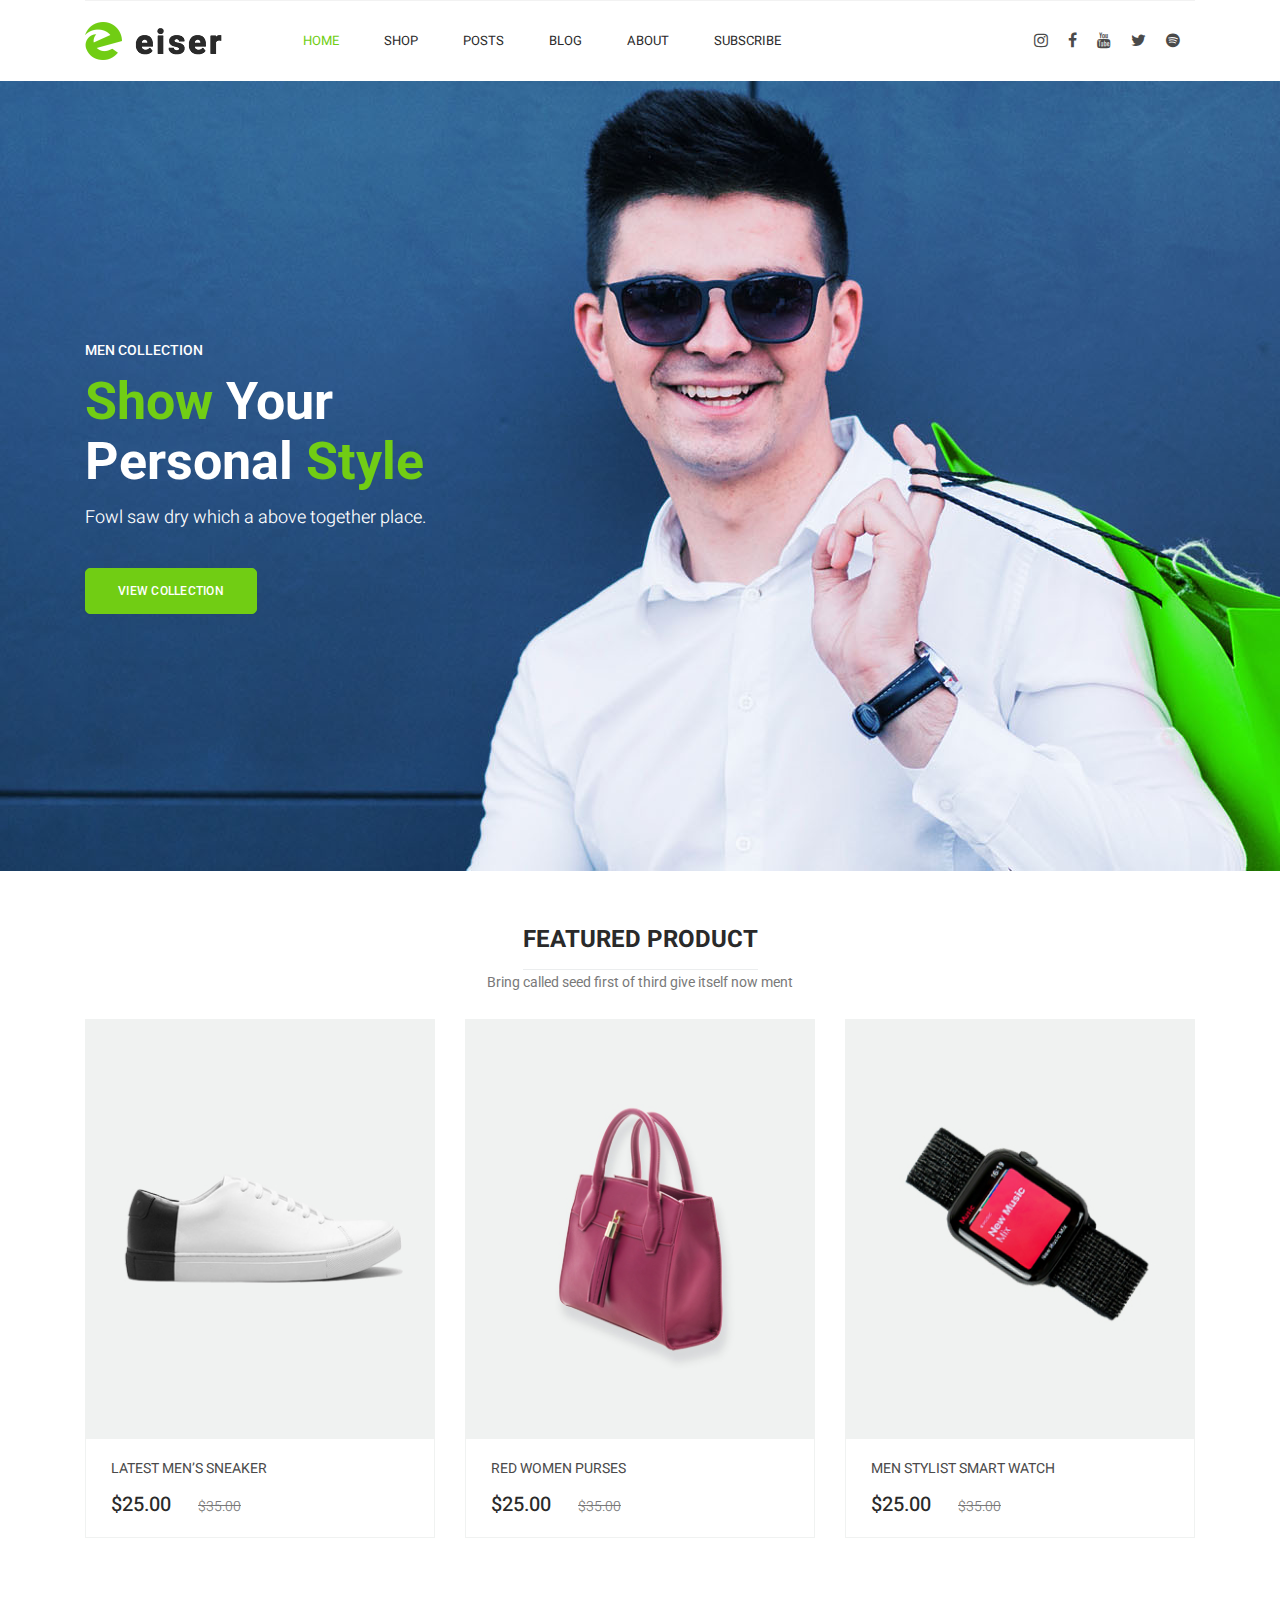
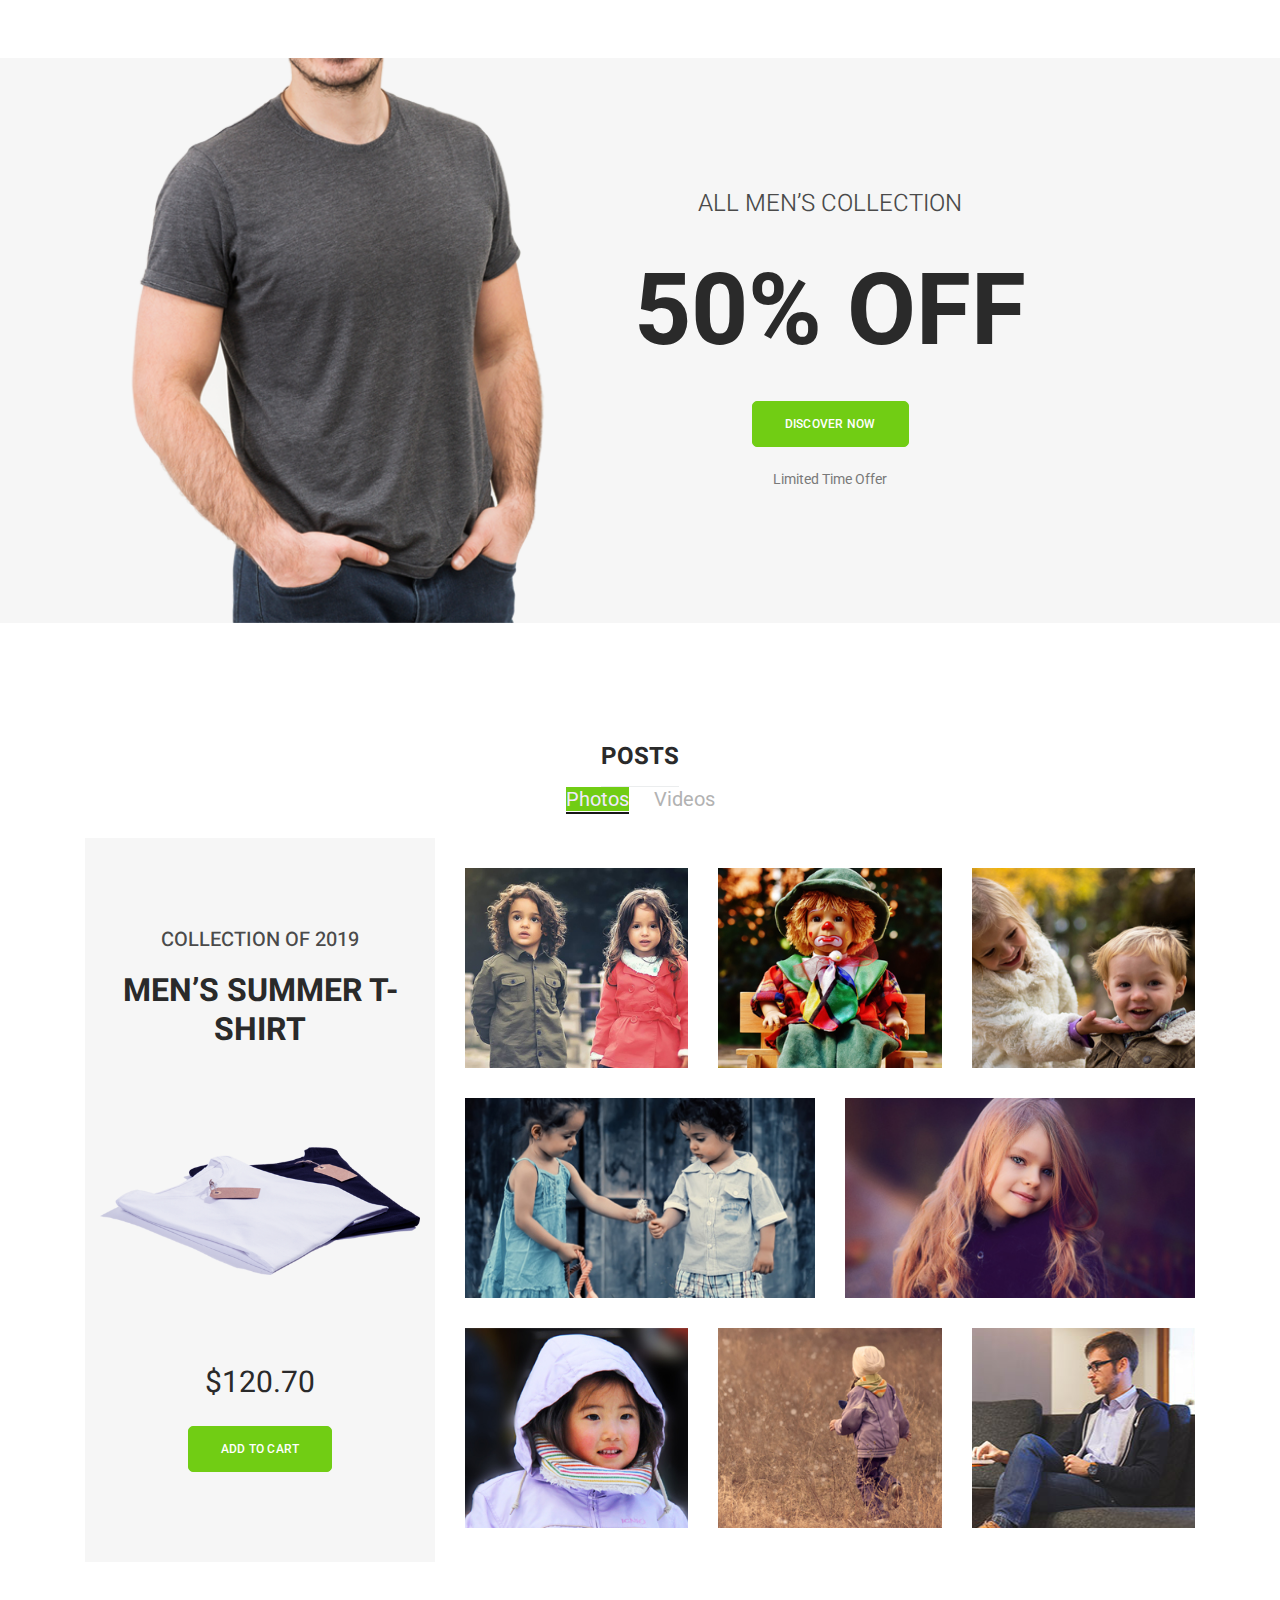
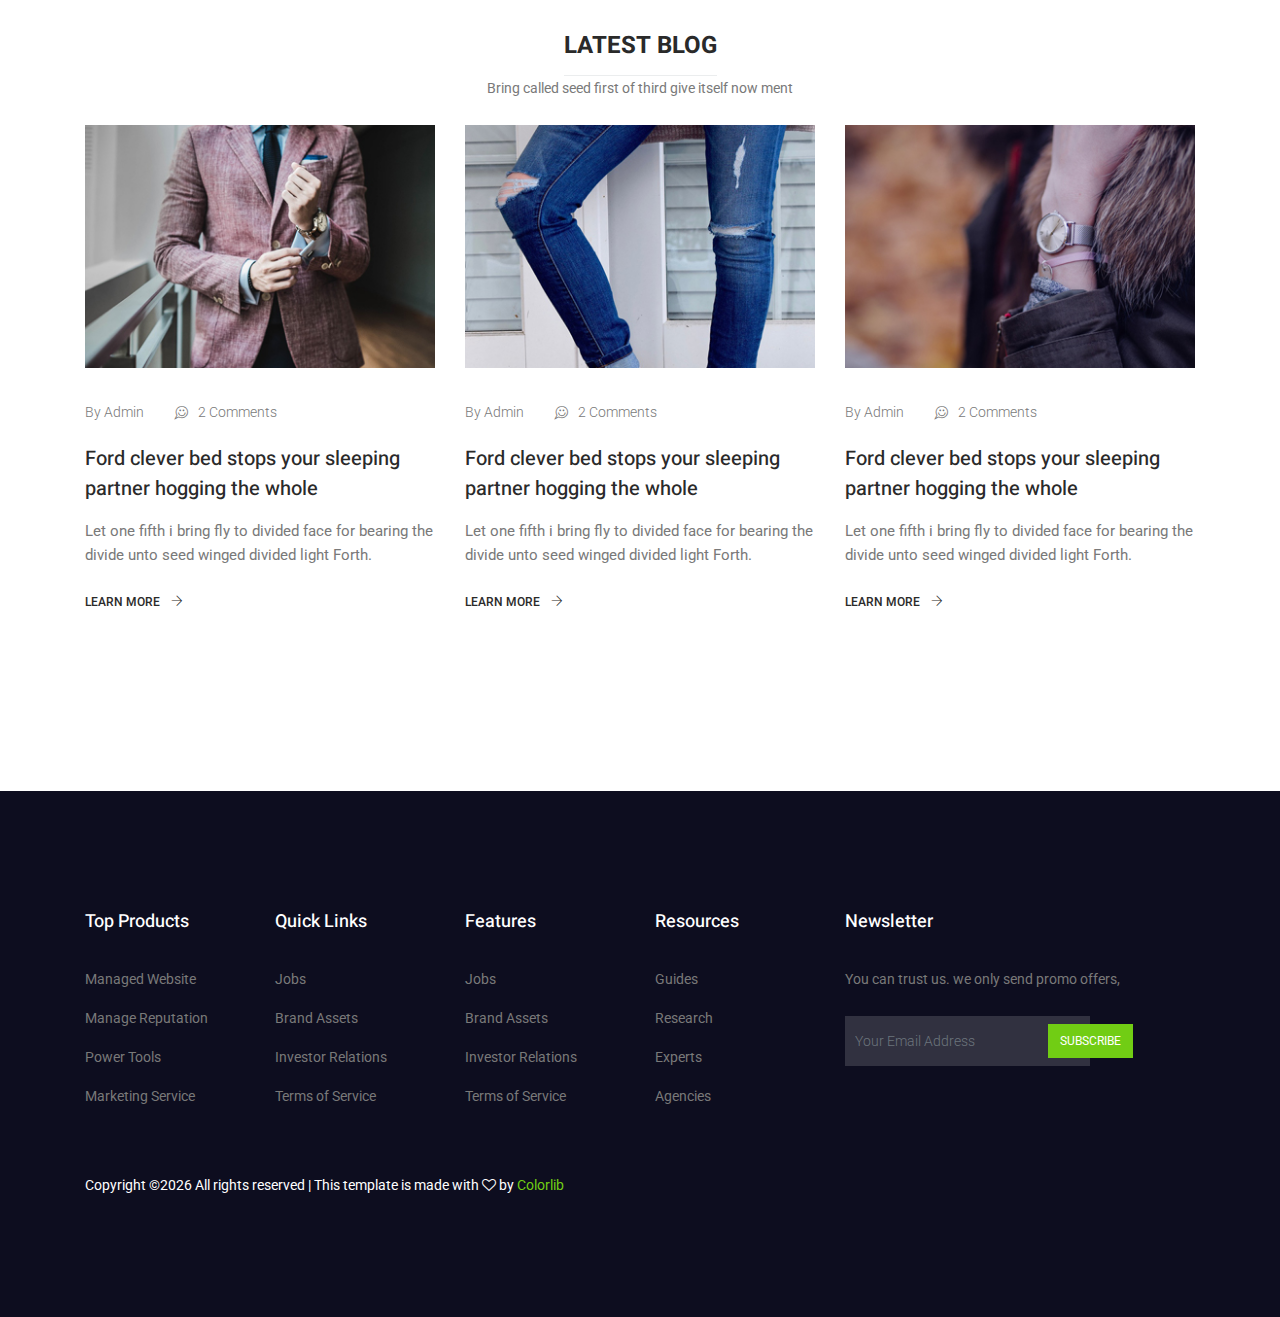
==== commit 049da003: "template design changes" ====
--- a/eiser/index.html
+++ b/eiser/index.html
@@ -26,7 +26,7 @@
 <body>
   <!--================Header Menu Area =================-->
   <header class="header_area">
-    <div class="top_menu">
+    <!-- <div class="top_menu">
       <div class="container">
         <div class="row">
           <div class="col-lg-7">
@@ -58,13 +58,14 @@
           </div>
         </div>
       </div>
-    </div>
+    </div> -->
     <div class="main_menu">
       <div class="container">
         <nav class="navbar navbar-expand-lg navbar-light w-100">
           <!-- Brand and toggle get grouped for better mobile display -->
           <a class="navbar-brand logo_h" href="index.html">
             <img src="img/logo.png" alt="" />
+            <!-- Sourav -->
           </a>
           <button class="navbar-toggler" type="button" data-toggle="collapse" data-target="#navbarSupportedContent"
             aria-controls="navbarSupportedContent" aria-expanded="false" aria-label="Toggle navigation">
@@ -81,9 +82,8 @@
                     <a class="nav-link" href="index.html">Home</a>
                   </li>
                   <li class="nav-item submenu dropdown">
-                    <a href="#" class="nav-link dropdown-toggle" data-toggle="dropdown" role="button" aria-haspopup="true"
-                      aria-expanded="false">Shop</a>
-                    <ul class="dropdown-menu">
+                    <a href="#Shop" class="nav-link">Shop</a>
+                    <!-- <ul class="dropdown-menu">
                       <li class="nav-item">
                         <a class="nav-link" href="category.html">Shop Category</a>
                       </li>
@@ -93,37 +93,29 @@
                       <li class="nav-item">
                         <a class="nav-link" href="checkout.html">Product Checkout</a>
                       </li>
+                      
+                    </ul> -->
+                  </li>
+                  <li class="nav-item submenu dropdown">
+                    <a href="#Album" class="nav-link dropdown-toggle" role="button" aria-haspopup="true"
+                      aria-expanded="false">Posts</a>
+                    <ul class="dropdown-menu dropdown-shadow">
                       <li class="nav-item">
-                        <a class="nav-link" href="cart.html">Shopping Cart</a>
+                        <a class="nav-link" href="tracking.html">Photos</a>
+                      </li>
+                      <li class="nav-item">
+                        <a class="nav-link" href="elements.html">Videos</a>
                       </li>
                     </ul>
                   </li>
                   <li class="nav-item submenu dropdown">
-                    <a href="#" class="nav-link dropdown-toggle" data-toggle="dropdown" role="button" aria-haspopup="true"
-                      aria-expanded="false">Blog</a>
-                    <ul class="dropdown-menu">
-                      <li class="nav-item">
-                        <a class="nav-link" href="blog.html">Blog</a>
-                      </li>
-                      <li class="nav-item">
-                        <a class="nav-link" href="single-blog.html">Blog Details</a>
-                      </li>
-                    </ul>
+                    <a class="nav-link" href="#Blog">Blog</a>
                   </li>
                   <li class="nav-item submenu dropdown">
-                    <a href="#" class="nav-link dropdown-toggle" data-toggle="dropdown" role="button" aria-haspopup="true"
-                      aria-expanded="false">Pages</a>
-                    <ul class="dropdown-menu">
-                      <li class="nav-item">
-                        <a class="nav-link" href="tracking.html">Tracking</a>
-                      </li>
-                      <li class="nav-item">
-                        <a class="nav-link" href="elements.html">Elements</a>
-                      </li>
-                    </ul>
+                    <a class="nav-link" href="Javascript:void(0)">About</a>
                   </li>
                   <li class="nav-item">
-                    <a class="nav-link" href="contact.html">Contact</a>
+                    <a class="nav-link" href="#Subscribe">Subscribe</a>
                   </li>
                 </ul>
               </div>
@@ -132,25 +124,30 @@
                 <ul class="nav navbar-nav navbar-right right_nav pull-right">
                   <li class="nav-item">
                     <a href="#" class="icons">
-                      <i class="ti-search" aria-hidden="true"></i>
+                      <i class="fa fa-instagram" aria-hidden="true"></i>
                     </a>
                   </li>
 
                   <li class="nav-item">
                     <a href="#" class="icons">
-                      <i class="ti-shopping-cart"></i>
+                      <i class="fa fa-facebook"></i>
                     </a>
                   </li>
 
                   <li class="nav-item">
                     <a href="#" class="icons">
-                      <i class="ti-user" aria-hidden="true"></i>
+                      <i class="fa fa-youtube" aria-hidden="true"></i>
                     </a>
                   </li>
 
                   <li class="nav-item">
                     <a href="#" class="icons">
-                      <i class="ti-heart" aria-hidden="true"></i>
+                      <i class="fa fa-twitter" aria-hidden="true"></i>
+                    </a>
+                  </li>
+                  <li class="nav-item">
+                    <a href="#" class="icons">
+                      <i class="fa fa-spotify" aria-hidden="true"></i>
                     </a>
                   </li>
                 </ul>
@@ -164,7 +161,7 @@
   <!--================Header Menu Area =================-->
 
   <!--================Home Banner Area =================-->
-  <section class="home_banner_area mb-40">
+  <section class="home_banner_area mb-40" >
     <div class="banner_inner d-flex align-items-center">
       <div class="container">
         <div class="banner_content row">
@@ -180,57 +177,9 @@
   </section>
   <!--================End Home Banner Area =================-->
 
-  <!-- Start feature Area -->
-  <section class="feature-area section_gap_bottom_custom">
-    <div class="container">
-      <div class="row">
-        <div class="col-lg-3 col-md-6">
-          <div class="single-feature">
-            <a href="#" class="title">
-              <i class="flaticon-money"></i>
-              <h3>Money back gurantee</h3>
-            </a>
-            <p>Shall open divide a one</p>
-          </div>
-        </div>
-
-        <div class="col-lg-3 col-md-6">
-          <div class="single-feature">
-            <a href="#" class="title">
-              <i class="flaticon-truck"></i>
-              <h3>Free Delivery</h3>
-            </a>
-            <p>Shall open divide a one</p>
-          </div>
-        </div>
-
-        <div class="col-lg-3 col-md-6">
-          <div class="single-feature">
-            <a href="#" class="title">
-              <i class="flaticon-support"></i>
-              <h3>Alway support</h3>
-            </a>
-            <p>Shall open divide a one</p>
-          </div>
-        </div>
-
-        <div class="col-lg-3 col-md-6">
-          <div class="single-feature">
-            <a href="#" class="title">
-              <i class="flaticon-blockchain"></i>
-              <h3>Secure payment</h3>
-            </a>
-            <p>Shall open divide a one</p>
-          </div>
-        </div>
-      </div>
-    </div>
-  </section>
-  <!-- End feature Area -->
-
   <!--================ Feature Product Area =================-->
   <section class="feature_product_area section_gap_bottom_custom">
-    <div class="container">
+    <div class="container" id = "Shop">
       <div class="row justify-content-center">
         <div class="col-lg-12">
           <div class="main_title">
@@ -348,18 +297,23 @@
 
   <!--================ New Product Area =================-->
   <section class="new_product_area section_gap_top section_gap_bottom_custom">
-    <div class="container">
+    <div class="container" id = "Album">
       <div class="row justify-content-center">
         <div class="col-lg-12">
           <div class="main_title">
-            <h2><span>new products</span></h2>
-            <p>Bring called seed first of third give itself now ment</p>
+            <h2><span>Posts</span></h2>
+            <div class="filter-control">
+              <ul>
+                <li class="active">Photos</li>
+                <li>Videos</li>
+              </ul>
+            </div>
           </div>
         </div>
       </div>
 
       <div class="row">
-        <div class="col-lg-6">
+        <div class="col-lg-4">
           <div class="new_product">
             <h5 class="text-uppercase">collection of 2019</h5>
             <h3 class="text-uppercase">Men’s summer t-shirt</h3>
@@ -370,9 +324,8 @@
             <a href="#" class="main_btn">Add to cart</a>
           </div>
         </div>
-
-        <div class="col-lg-6 mt-5 mt-lg-0">
-          <div class="row">
+        <div class="col-lg-8 mt-5 mt-lg-0">
+          <!-- <div class="row">
             <div class="col-lg-6 col-md-6">
               <div class="single-product">
                 <div class="product-img">
@@ -484,7 +437,50 @@
                 </div>
               </div>
             </div>
-          </div>
+          </div> -->
+          <div class="row gallery-item">
+            <div class="col-md-4">
+              <a href="img/elements/g1.jpg" class="img-gal">
+                <div class="single-gallery-image" style="background: url(img/elements/g1.jpg);"></div>
+              </a>
+            </div>
+            <div class="col-md-4">
+              <a href="img/elements/g2.jpg" class="img-gal">
+                <div class="single-gallery-image" style="background: url(img/elements/g2.jpg);"></div>
+              </a>
+            </div>
+            <div class="col-md-4">
+              <a href="img/elements/g3.jpg" class="img-gal">
+                <div class="single-gallery-image" style="background: url(img/elements/g3.jpg);"></div>
+              </a>
+            </div>
+            <div class="col-md-6">
+              <a href="img/elements/g4.jpg" class="img-gal">
+                <div class="single-gallery-image" style="background: url(img/elements/g4.jpg);"></div>
+              </a>
+            </div>
+            <div class="col-md-6">
+              <a href="img/elements/g5.jpg" class="img-gal">
+                <div class="single-gallery-image" style="background: url(img/elements/g5.jpg);"></div>
+              </a>
+            </div>
+            <div class="col-md-4">
+              <a href="img/elements/g6.jpg" class="img-gal">
+                <div class="single-gallery-image" style="background: url(img/elements/g6.jpg);"></div>
+              </a>
+            </div>
+            <div class="col-md-4">
+              <a href="img/elements/g7.jpg" class="img-gal">
+                <div class="single-gallery-image" style="background: url(img/elements/g7.jpg);"></div>
+              </a>
+            </div>
+            <div class="col-md-4">
+              <a href="img/elements/g8.jpg" class="img-gal">
+                <div class="single-gallery-image" style="background: url(img/elements/g8.jpg);"></div>
+              </a>
+            </div>
+          </div>
+          
         </div>
       </div>
     </div>
@@ -492,7 +488,7 @@
   <!--================ End New Product Area =================-->
 
   <!--================ Inspired Product Area =================-->
-  <section class="inspired_product_area section_gap_bottom_custom">
+  <!-- <section class="inspired_product_area section_gap_bottom_custom">
     <div class="container">
       <div class="row justify-content-center">
         <div class="col-lg-12">
@@ -729,12 +725,12 @@
         </div>
       </div>
     </div>
-  </section>
+  </section> -->
   <!--================ End Inspired Product Area =================-->
 
   <!--================ Start Blog Area =================-->
   <section class="blog-area section-gap">
-    <div class="container">
+    <div class="container" id = "Blog">
       <div class="row justify-content-center">
         <div class="col-lg-12">
           <div class="main_title">
@@ -864,7 +860,7 @@
             <li><a href="#">Agencies</a></li>
           </ul>
         </div>
-        <div class="col-lg-4 col-md-6 single-footer-widget">
+        <div class="col-lg-4 col-md-6 single-footer-widget" id="Subscribe">
           <h4>Newsletter</h4>
           <p>You can trust us. we only send promo offers,</p>
           <div class="form-wrap" id="mc_embed_signup">
@@ -886,12 +882,13 @@
         <p class="footer-text m-0 col-lg-8 col-md-12"><!-- Link back to Colorlib can't be removed. Template is licensed under CC BY 3.0. -->
 Copyright &copy;<script>document.write(new Date().getFullYear());</script> All rights reserved | This template is made with <i class="fa fa-heart-o" aria-hidden="true"></i> by <a href="https://colorlib.com" target="_blank">Colorlib</a>
 <!-- Link back to Colorlib can't be removed. Template is licensed under CC BY 3.0. --></p>
-        <div class="col-lg-4 col-md-12 footer-social">
+        <!-- <div class="col-lg-4 col-md-12 footer-social">
           <a href="#"><i class="fa fa-facebook"></i></a>
+          <a href="#"><i class="fa fa-instagram"></i></a>
+          <a href="#"><i class="fa fa-youtube"></i></a>
           <a href="#"><i class="fa fa-twitter"></i></a>
-          <a href="#"><i class="fa fa-dribbble"></i></a>
-          <a href="#"><i class="fa fa-behance"></i></a>
-        </div>
+          <a href="#"><i class="fa fa-linkedin"></i></a>
+        </div> -->
       </div>
     </div>
   </footer>
--- a/eiser/css/style.css
+++ b/eiser/css/style.css
@@ -1 +1,40 @@
-@import url("https://fonts.googleapis.com/css?family=Heebo:300,400,500,700|Roboto:300,400,500");body{line-height:24px;font-size:14px;font-family:"Roboto",sans-serif;font-weight:normal;color:#797979}h1,h2,h3,h4,h5,h6{font-family:"Heebo",sans-serif;color:#2a2a2a;font-weight:500}button:focus{outline:none;box-shadow:none}del{color:#797979;font-size:14px;font-weight:300;font-family:"Heebo",sans-serif}.list{list-style:none;margin:0px;padding:0px}a{text-decoration:none;transition:all 0.3s ease-in-out}a:hover,a:focus{text-decoration:none;outline:none}ul{list-style-type:none;margin:0;padding:0}.mt-40{margin-top:40px}.mb-20{margin-bottom:20px}.mb-40{margin-bottom:40px}.section_gap{padding:120px 0px}@media (max-width: 991px){.section_gap{padding:80px 0px}}.section_gap_bottom_custom{padding-bottom:70px}@media (max-width: 991px){.section_gap_bottom_custom{padding-bottom:30px}}.section_gap_top{padding-top:120px}@media (max-width: 1224px){.section_gap_top{padding-top:80px}}.main_title{text-align:center;margin-bottom:75px}@media (max-width: 991px){.main_title{margin-bottom:45px}}.main_title h2{font-size:24px;color:#2a2a2a;margin-bottom:30px;font-weight:700;text-transform:uppercase}.main_title h2 span{position:relative;display:inline-block}.main_title h2 span:after{content:'';position:absolute;left:0px;bottom:-15px;width:100%;height:1px;background:#ebedee}.main_title p{font-size:14px;font-family:"Roboto",sans-serif;font-weight:normal;line-height:24px;color:#797979;margin-bottom:0px}.active{color:#71cd14}.header_area{position:relative;width:100%;top:0;left:0;z-index:99;transition:background 0.4s, all 0.3s linear}.header_area .main_menu{background:#ffffff}.header_area .navbar{padding:0px;border:0px;border-radius:0px;border-top:1px solid rgba(221,221,221,0.38)}.header_area .navbar .right_nav .nav-item{margin:0 !important}.header_area .navbar .icons{font-size:16px;line-height:80px;display:inline-block;color:#4a4a4a;margin-left:20px;text-align:center;transition:all 300ms linear 0s}.header_area .navbar .icons:hover{color:#71cd14}@media (max-width: 992px){.header_area .navbar .nav{float:left}}.header_area .navbar .nav .nav-item{margin-right:45px}.header_area .navbar .nav .nav-item .nav-link{font:400 13px/80px "Heebo",sans-serif;text-transform:uppercase;color:#2a2a2a;padding:0px;display:inline-block}.header_area .navbar .nav .nav-item .nav-link:after{display:none}.header_area .navbar .nav .nav-item:hover .nav-link,.header_area .navbar .nav .nav-item.active .nav-link{color:#71cd14}.header_area .navbar .nav .nav-item.submenu{position:relative}.header_area .navbar .nav .nav-item.submenu ul{border:none;padding:0px;border-radius:0px;box-shadow:none;margin:0px;background:#fff}@media (min-width: 992px){.header_area .navbar .nav .nav-item.submenu ul{position:absolute;top:120%;left:0px;min-width:200px;text-align:left;opacity:0;transition:all 300ms ease-in;visibility:hidden;display:block;border:none;padding:0px;border-radius:0px}}.header_area .navbar .nav .nav-item.submenu ul:before{content:"";width:0;height:0;border-style:solid;border-width:10px 10px 0 10px;border-color:#eeeeee transparent transparent transparent;position:absolute;right:24px;top:45px;z-index:3;opacity:0;transition:all 400ms linear}.header_area .navbar .nav .nav-item.submenu ul .nav-item{display:block;float:none;margin-right:0px;border-bottom:1px solid #ededed;margin-left:0px;transition:all 0.4s linear}.header_area .navbar .nav .nav-item.submenu ul .nav-item .nav-link{line-height:45px;color:#2a2a2a;padding:0px 30px;transition:all 150ms linear;display:block;margin-right:0px}.header_area .navbar .nav .nav-item.submenu ul .nav-item:last-child{border-bottom:none}.header_area .navbar .nav .nav-item.submenu ul .nav-item:hover .nav-link{background:#71cd14;color:#fff}@media (min-width: 992px){.header_area .navbar .nav .nav-item.submenu:hover ul{visibility:visible;opacity:1;top:100%}}.header_area .navbar .nav .nav-item.submenu:hover ul .nav-item{margin-top:0px}.header_area .navbar .nav .nav-item:last-child{margin-right:0px}.header_area .navbar .nav.navbar-nav.navbar-right li{margin-left:25px;margin-right:0px}.header_area .navbar .nav.navbar-nav.navbar-right li:first-child{margin-left:35px}@media (max-width: 992px){.header_area .navbar .nav.navbar-nav.navbar-right{-ms-flex-direction:row;flex-direction:row;margin-bottom:20px}.header_area .navbar .nav.navbar-nav.navbar-right .icons{background:#e4e4e4;margin-right:2px;line-height:50px;min-width:50px;min-height:50px}}.header_area .navbar .search{font-size:14px;line-height:80px;display:inline-block;color:#2a2a2a}.header_area .navbar .search i{font-weight:600}.header_area .navbar .cart{color:#2a2a2a;font-size:14px;line-height:80px}.header_area .navbar .cart i{font-weight:600}.header_area.navbar_fixed .main_menu{position:fixed;width:100%;top:-70px;left:0;right:0;transform:translateY(70px);transition:transform 500ms ease, background 500ms ease;-webkit-transition:transform 500ms ease, background 500ms ease;box-shadow:0px 3px 16px 0px rgba(0,0,0,0.1)}.header_area.navbar_fixed .main_menu .navbar .nav .nav-item .nav-link{line-height:70px}.top_menu{background:#f6f6f6;height:30px;line-height:16px}.top_menu .float-left{padding:7px 0}.top_menu .float-left p{display:inline-block;line-height:15px;color:#4a4a4a;font-size:11px;font-family:"Roboto",sans-serif;font-weight:400;margin:0px;text-transform:uppercase;border-right:1px solid #797979;padding:0px 19px}.top_menu .float-left p:last-child{border-right:0px}.top_menu .right_side{margin-bottom:0px;padding:7px 0}.top_menu .right_side li{display:inline-block}.top_menu .right_side li:last-child a{padding-right:15px;border-right:0px}.top_menu .right_side li a{font-size:11px;color:#4a4a4a;display:inline-block;border-right:1px solid #797979;transition:all 300ms linear 0s;text-transform:uppercase;padding:0px 19px}.top_menu .right_side li:hover a{color:#71cd14}.top_menu .ac_btn{line-height:28px;border:1px solid #eeeeee;display:inline-block;background:#f6f6f6;padding:0px 19px;font-size:12px;font-family:"Roboto",sans-serif;font-weight:500;color:#797979;transition:all 300ms linear 0s;margin-right:1px;margin-top:8px}.top_menu .ac_btn:hover{background:#71cd14;color:#fff;border-color:#71cd14}.top_menu .dn_btn{line-height:28px;border:1px solid #71cd14;display:inline-block;background:#71cd14;padding:0px 19px;font-size:12px;font-family:"Roboto",sans-serif;font-weight:500;color:#fff;transition:all 300ms linear 0s;margin-top:8px;border-radius:3px}.top_menu .dn_btn:hover{background:transparent;color:#2a2a2a;border-color:#71cd14}.top_menu .lan_pack{height:30px;border:1px solid #eeeeee;border-radius:3px;line-height:28px;font-size:12px;font-family:"Roboto",sans-serif;font-weight:500;padding-left:19px;padding-right:36px;color:#797979;background:#f6f6f6;margin-right:5px;margin-top:8px}.top_menu .lan_pack .current{color:#797979}.top_menu .lan_pack:after{content:"\f0d7";border:none !important;font:normal normal normal 12px/1 FontAwesome;transform:rotate(0deg);height:auto;margin-top:-6px;right:20px}.home_banner_area{background:url(../img/banner/banner-bg.jpg) no-repeat center bottom;background-size:cover;position:relative;z-index:1;min-height:790px}@media (max-width: 767px){.home_banner_area{background-position:initial}}.home_banner_area .banner_inner{position:relative;width:100%;min-height:790px}.home_banner_area .banner_inner .banner_content .sub{font-size:14px;font-weight:500;color:#ffffff;margin-bottom:10px}.home_banner_area .banner_inner .banner_content h3{font-size:52px;font-family:"Roboto",sans-serif;font-weight:700;line-height:60px;margin-bottom:15px;color:#ffffff}.home_banner_area .banner_inner .banner_content h3 span{color:#71cd14}.home_banner_area .banner_inner .banner_content h4{font-size:18px;font-family:"Heebo",sans-serif;font-weight:300;color:#ffffff;margin-bottom:0px}.home_banner_area .banner_inner .banner_content .white_bg_btn{margin-top:45px;line-height:50px;border-radius:5px;display:inline-block;font-weight:500;font-size:14px;box-shadow:0px 10px 20px 0px rgba(0,0,0,0.1)}.home_banner_area .banner_inner .banner_content .halemet_img{text-align:right}.blog_banner{min-height:780px;position:relative;z-index:1;overflow:hidden;margin-bottom:0px}.blog_banner .banner_inner{background:#04091e;position:relative;overflow:hidden;width:100%;z-index:1}.blog_banner .banner_inner .overlay{background:url(../img/banner/banner-2.jpg) no-repeat scroll center center;opacity:0.5;height:125%;position:absolute;left:0px;top:0px;width:100%;z-index:-1}.blog_banner .banner_inner .blog_b_text{max-width:700px;margin:auto;color:#fff;margin-top:40px}.blog_banner .banner_inner .blog_b_text h2{font-size:60px;font-weight:500;font-family:"Roboto",sans-serif;line-height:66px;margin-bottom:15px}.blog_banner .banner_inner .blog_b_text p{font-size:16px;margin-bottom:35px}.blog_banner .banner_inner .blog_b_text .white_bg_btn{line-height:42px;padding:0px 45px}.banner_area{position:relative;z-index:1;min-height:200px}.banner_area .banner_inner{position:relative;overflow:hidden;width:100%;min-height:200px;background:#f6f6f6;z-index:1}.banner_area .banner_inner .banner_content{position:relative;z-index:10}.banner_area .banner_inner .banner_content h2{font-size:27px;font-weight:500}.banner_area .banner_inner .banner_content p{margin-bottom:0px;font-weight:300}.banner_area .banner_inner .banner_content .page_link a{font-size:14px;font-weight:300;color:#797979;font-family:"Roboto",sans-serif;margin-right:18px;position:relative}.banner_area .banner_inner .banner_content .page_link a:before{content:"/";font-size:14px;position:absolute;right:-14px;top:50%;transform:translateY(-50%)}.banner_area .banner_inner .banner_content .page_link a:last-child{margin-right:0px}.banner_area .banner_inner .banner_content .page_link a:last-child:before{display:none}.banner_area .banner_inner .banner_content .page_link a:hover{color:#71cd14}.offer_area{background:url(../img/offer-bg.png) no-repeat center;background-size:cover}@media (max-width: 991px){.offer_area{background:#f6f6f6}}.offer_content{padding:132px 0px}@media (max-width: 991px){.offer_content{padding:100px 0px}}.offer_content h3{font-size:24px;font-weight:300;color:#4a4a4a}.offer_content h2{font-size:100px;line-height:80px;color:#2a2a2a;margin-bottom:0px;font-weight:700}@media (max-width: 767px){.offer_content h2{font-size:60px;line-height:60px}}.offer_content p{margin-bottom:0px}.single-feature{padding:30px 15px;text-align:center;border:1px solid #eff2f3;margin-bottom:50px}.single-feature h3{font-size:15px;font-weight:500;text-transform:uppercase;margin-top:25px}.single-feature .title i{color:#4a4a4a;font-weight:500;font-size:24px;display:inline-block}.single-feature p{margin-bottom:0px;margin-top:10px}.blog-area{padding-bottom:110px}@media (max-width: 991px){.blog-area{padding-bottom:50px}}.single-blog{margin-bottom:30px;transition:all 300ms linear 0s}.single-blog p{margin-bottom:0px}.single-blog .thumb{overflow:hidden}.single-blog .thumb img{width:100%;transition:all 300ms linear 0s}.single-blog .short_details{padding:32px 0px 37px;transition:all 300ms linear 0s}.single-blog .meta-top a{display:inline-block;color:#797979;margin-right:30px;font-weight:300;transition:all 300ms linear 0s}.single-blog .meta-top a i{margin-right:10px;position:relative;top:2px}.single-blog .meta-top a:hover{color:#71cd14}.single-blog h4{font-size:20px;margin-top:20px;margin-bottom:15px;line-height:30px;transition:all 300ms linear 0s}@media (max-width: 991px){.single-blog h4{margin-top:20px;margin-bottom:8px}}.single-blog h4 a{color:#2a2a2a}.single-blog .text-wrap{margin-bottom:22px}.single-blog .text-wrap p{font-size:15px}.single-blog .blog_btn{font-size:12px;font-weight:500;text-transform:uppercase;color:#2a2a2a}.single-blog:hover img{transform:scale(1.1)}.single-blog:hover h4{color:#71cd14}.single-blog:hover .blog_btn{color:#71cd14}.l_blog_item .l_blog_text .date{margin-top:24px;margin-bottom:15px}.l_blog_item .l_blog_text .date a{font-size:12px}.l_blog_item .l_blog_text h4{font-size:18px;color:#2a2a2a;border-bottom:1px solid #eeeeee;margin-bottom:0px;padding-bottom:20px;transition:all 300ms linear 0s}.l_blog_item .l_blog_text h4:hover{color:#71cd14}.l_blog_item .l_blog_text p{margin-bottom:0px;padding-top:20px}.causes_slider .owl-dots{text-align:center;margin-top:80px}.causes_slider .owl-dots .owl-dot{height:14px;width:14px;background:#eeeeee;display:inline-block;margin-right:7px}.causes_slider .owl-dots .owl-dot:last-child{margin-right:0px}.causes_slider .owl-dots .owl-dot.active{background:#71cd14}.causes_item{background:#fff}.causes_item .causes_img{position:relative}.causes_item .causes_img .c_parcent{position:absolute;bottom:0px;width:100%;left:0px;height:3px;background:rgba(255,255,255,0.5)}.causes_item .causes_img .c_parcent span{width:70%;height:3px;background:#71cd14;position:absolute;left:0px;bottom:0px}.causes_item .causes_img .c_parcent span:before{content:"75%";position:absolute;right:-10px;bottom:0px;background:#71cd14;color:#fff;padding:0px 5px}.causes_item .causes_text{padding:30px 35px 40px 30px}.causes_item .causes_text h4{color:#2a2a2a;font-size:18px;font-weight:600;margin-bottom:15px;cursor:pointer}.causes_item .causes_text h4:hover{color:#71cd14}.causes_item .causes_text p{font-size:14px;line-height:24px;font-weight:300;margin-bottom:0px}.causes_item .causes_bottom a{width:50%;border:1px solid #71cd14;text-align:center;float:left;line-height:50px;background:#71cd14;color:#fff;font-size:14px;font-weight:500}.causes_item .causes_bottom a+a{border-color:#eeeeee;background:#fff;font-size:14px;color:#2a2a2a}.latest_blog_area{background:#f9f9ff}.single-recent-blog-post{margin-bottom:30px}.single-recent-blog-post .thumb{overflow:hidden}.single-recent-blog-post .thumb img{transition:all 0.7s linear}.single-recent-blog-post .details{padding-top:30px}.single-recent-blog-post .details .sec_h4{line-height:24px;padding:10px 0px 13px;transition:all 0.3s linear}.single-recent-blog-post .date{font-size:14px;line-height:24px;font-weight:400}.single-recent-blog-post:hover img{transform:scale(1.23) rotate(10deg)}.tags .tag_btn{font-size:12px;font-weight:500;line-height:20px;border:1px solid #eeeeee;display:inline-block;padding:1px 18px;text-align:center;color:#2a2a2a}.tags .tag_btn:before{background:#71cd14}.tags .tag_btn+.tag_btn{margin-left:2px}.blog_categorie_area{padding-top:30px;padding-bottom:30px}@media (min-width: 900px){.blog_categorie_area{padding-top:80px;padding-bottom:80px}}@media (min-width: 1100px){.blog_categorie_area{padding-top:120px;padding-bottom:120px}}.categories_post{position:relative;text-align:center;cursor:pointer}.categories_post img{max-width:100%}.categories_post .categories_details{position:absolute;top:20px;left:20px;right:20px;bottom:20px;background:rgba(34,34,34,0.75);color:#fff;transition:all 0.3s linear;display:flex;align-items:center;justify-content:center}.categories_post .categories_details h5{margin-bottom:0px;font-size:18px;line-height:26px;text-transform:uppercase;color:#fff;position:relative}.categories_post .categories_details p{font-weight:300;font-size:14px;line-height:26px;margin-bottom:0px}.categories_post .categories_details .border_line{margin:10px 0px;background:#fff;width:100%;height:1px}.categories_post:hover .categories_details{background:rgba(222,99,32,0.85)}.blog_item{margin-bottom:50px}.blog_details{padding:30px 0 20px 10px;box-shadow:0px 10px 20px 0px rgba(221,221,221,0.3)}@media (min-width: 768px){.blog_details{padding:60px 30px 35px 35px}}.blog_details p{margin-bottom:30px}.blog_details h2{font-size:18px;font-weight:600;margin-bottom:8px}@media (min-width: 768px){.blog_details h2{font-size:24px;margin-bottom:15px}}.blog-info-link li{float:left;font-size:14px}.blog-info-link li a{color:#999999}.blog-info-link li i,.blog-info-link li span{font-size:13px;margin-right:5px}.blog-info-link li::after{content:"|";padding-left:10px;padding-right:10px}.blog-info-link li:last-child::after{display:none}.blog-info-link::after{content:"";display:block;clear:both;display:table}.blog_item_img{position:relative}.blog_item_img .blog_item_date{position:absolute;bottom:-10px;left:10px;display:block;color:#fff;background:#71cd14;padding:8px 15px;border-radius:5px}@media (min-width: 768px){.blog_item_img .blog_item_date{bottom:-20px;left:40px;padding:13px 30px}}.blog_item_img .blog_item_date h3{font-size:22px;font-weight:600;color:#fff;margin-bottom:0;line-height:1.2}@media (min-width: 768px){.blog_item_img .blog_item_date h3{font-size:30px}}.blog_item_img .blog_item_date p{margin-bottom:0}@media (min-width: 768px){.blog_item_img .blog_item_date p{font-size:18px}}.blog_right_sidebar .widget_title{font-size:20px;margin-bottom:40px}.blog_right_sidebar .widget_title::after{content:"";display:block;padding-top:15px;border-bottom:1px solid #f0e9ff}.blog_right_sidebar .single_sidebar_widget{background:#fbf9ff;padding:30px;margin-bottom:30px}.blog_right_sidebar .search_widget .form-control{height:50px;border-color:#f0e9ff;font-size:13px;color:#999999;padding-left:20px;border-radius:0;border-right:0}.blog_right_sidebar .search_widget .form-control::placeholder{color:#999999}.blog_right_sidebar .search_widget .form-control:focus{border-color:#f0e9ff;outline:0;box-shadow:none}.blog_right_sidebar .search_widget .input-group button{background:#fff;border-left:0;border:1px solid #f0e9ff;padding:4px 15px;border-left:0}.blog_right_sidebar .search_widget .input-group button i,.blog_right_sidebar .search_widget .input-group button span{font-size:14px;color:#999999}.blog_right_sidebar .newsletter_widget .form-control{height:50px;border-color:#f0e9ff;font-size:13px;color:#999999;padding-left:20px;border-radius:0}.blog_right_sidebar .newsletter_widget .form-control::placeholder{color:#999999}.blog_right_sidebar .newsletter_widget .form-control:focus{border-color:#f0e9ff;outline:0;box-shadow:none}.blog_right_sidebar .newsletter_widget .input-group button{background:#fff;border-left:0;border:1px solid #f0e9ff;padding:4px 15px;border-left:0}.blog_right_sidebar .newsletter_widget .input-group button i,.blog_right_sidebar .newsletter_widget .input-group button span{font-size:14px;color:#999999}.blog_right_sidebar .post_category_widget .cat-list li{border-bottom:1px solid #f0e9ff;transition:all 0.3s ease 0s;padding-bottom:12px}.blog_right_sidebar .post_category_widget .cat-list li:last-child{border-bottom:0}.blog_right_sidebar .post_category_widget .cat-list li a{font-size:14px;line-height:20px;color:#888888}.blog_right_sidebar .post_category_widget .cat-list li a p{margin-bottom:0px}.blog_right_sidebar .post_category_widget .cat-list li+li{padding-top:15px}.blog_right_sidebar .post_category_widget .cat-list li:hover a{color:#71cd14}.blog_right_sidebar .popular_post_widget .post_item .media-body{justify-content:center;align-self:center;padding-left:20px}.blog_right_sidebar .popular_post_widget .post_item .media-body h3{font-size:16px;line-height:20px;margin-bottom:6px;transition:all 0.3s linear}.blog_right_sidebar .popular_post_widget .post_item .media-body h3:hover{color:#71cd14}.blog_right_sidebar .popular_post_widget .post_item .media-body p{font-size:14px;line-height:21px;margin-bottom:0px}.blog_right_sidebar .popular_post_widget .post_item+.post_item{margin-top:20px}.blog_right_sidebar .tag_cloud_widget ul li{display:inline-block}.blog_right_sidebar .tag_cloud_widget ul li a{display:inline-block;border:1px solid #eeeeee;background:#fff;padding:4px 20px;margin-bottom:8px;margin-right:5px;transition:all 0.3s ease 0s;color:#888888;font-size:13px}.blog_right_sidebar .tag_cloud_widget ul li a:hover{background:#71cd14;color:#fff}.blog_right_sidebar .instagram_feeds .instagram_row{display:flex;margin-right:-6px;margin-left:-6px}.blog_right_sidebar .instagram_feeds .instagram_row li{width:33.33%;float:left;padding-right:6px;padding-left:6px;margin-bottom:15px}.blog_right_sidebar .br{width:100%;height:1px;background:#eee;margin:30px 0px}.blog-pagination{margin-top:80px}.blog-pagination .page-link{font-size:14px;position:relative;display:block;padding:0;text-align:center;margin-left:-1px;line-height:45px;width:45px;height:45px;border-radius:0 !important;color:#8a8a8a;border:1px solid #f0e9ff;margin-right:10px}.blog-pagination .page-link i,.blog-pagination .page-link span{font-size:13px}.blog-pagination .page-link:hover{background-color:#fbf9ff}.blog-pagination .page-item.active .page-link{background-color:#fbf9ff;border-color:#f0e9ff;color:#888888}.blog-pagination .page-item:last-child .page-link{margin-right:0}.single-post-area .blog_details{box-shadow:none;padding:0}.single-post-area .social-links{padding-top:10px}.single-post-area .social-links li{display:inline-block;margin-bottom:10px}.single-post-area .social-links li a{color:#cccccc;padding:7px;font-size:14px;transition:all 0.2s linear}.single-post-area .social-links li a:hover{color:#2a2a2a}.single-post-area .blog_details{padding-top:26px}.single-post-area .blog_details p{margin-bottom:20px}.single-post-area .quote-wrapper{background:rgba(130,139,178,0.1);padding:15px;line-height:1.733;color:#888888;font-style:italic;margin-top:25px;margin-bottom:25px}@media (min-width: 768px){.single-post-area .quote-wrapper{padding:30px}}.single-post-area .quotes{background:#fff;padding:15px 15px 15px 20px;border-left:2px solid #71cd14}@media (min-width: 768px){.single-post-area .quotes{padding:25px 25px 25px 30px}}.single-post-area .arrow{position:absolute}.single-post-area .arrow i,.single-post-area .arrow span{font-size:20px;font-weight:600}.single-post-area .thumb .overlay-bg{background:rgba(0,0,0,0.8)}.single-post-area .navigation-top{padding-top:15px;border-top:1px solid #f0e9ff}.single-post-area .navigation-top p{margin-bottom:0}.single-post-area .navigation-top .like-info{font-size:14px}.single-post-area .navigation-top .like-info i,.single-post-area .navigation-top .like-info span{font-size:16px;margin-right:5px}.single-post-area .navigation-top .comment-count{font-size:14px}.single-post-area .navigation-top .comment-count i,.single-post-area .navigation-top .comment-count span{font-size:16px;margin-right:5px}.single-post-area .navigation-top .social-icons li{display:inline-block;margin-right:15px}.single-post-area .navigation-top .social-icons li:last-child{margin:0}.single-post-area .navigation-top .social-icons li i,.single-post-area .navigation-top .social-icons li span{font-size:14px;color:#999999}.single-post-area .navigation-top .social-icons li:hover i,.single-post-area .navigation-top .social-icons li:hover span{color:#71cd14}.single-post-area .blog-author{padding:40px 30px;background:#fbf9ff;margin-top:50px}@media (max-width: 600px){.single-post-area .blog-author{padding:20px 8px}}.single-post-area .blog-author img{width:90px;height:90px;border-radius:50%;margin-right:30px}@media (max-width: 600px){.single-post-area .blog-author img{margin-right:15px;width:45px;height:45px}}.single-post-area .blog-author a{display:inline-block}.single-post-area .blog-author p{margin-bottom:0}.single-post-area .blog-author h4{font-size:16px}.single-post-area .navigation-area{border-bottom:1px solid #eee;padding-bottom:30px;margin-top:55px}.single-post-area .navigation-area p{margin-bottom:0px}.single-post-area .navigation-area h4{font-size:18px;line-height:25px;color:#2a2a2a}.single-post-area .navigation-area .nav-left{text-align:left}.single-post-area .navigation-area .nav-left .thumb{margin-right:20px;background:#000}.single-post-area .navigation-area .nav-left .thumb img{transition:all 300ms linear 0s}.single-post-area .navigation-area .nav-left i,.single-post-area .navigation-area .nav-left span{margin-left:20px;opacity:0;transition:all 300ms linear 0s}.single-post-area .navigation-area .nav-left:hover i,.single-post-area .navigation-area .nav-left:hover span{opacity:1}.single-post-area .navigation-area .nav-left:hover .thumb img{opacity:.5}@media (max-width: 767px){.single-post-area .navigation-area .nav-left{margin-bottom:30px}}.single-post-area .navigation-area .nav-right{text-align:right}.single-post-area .navigation-area .nav-right .thumb{margin-left:20px;background:#000}.single-post-area .navigation-area .nav-right .thumb img{transition:all 300ms linear 0s}.single-post-area .navigation-area .nav-right i,.single-post-area .navigation-area .nav-right span{margin-right:20px;opacity:0;transition:all 300ms linear 0s}.single-post-area .navigation-area .nav-right:hover i,.single-post-area .navigation-area .nav-right:hover span{opacity:1}.single-post-area .navigation-area .nav-right:hover .thumb img{opacity:.5}@media (max-width: 991px){.single-post-area .sidebar-widgets{padding-bottom:0px}}.comments-area{background:transparent;border-top:1px solid #eee;padding:45px 0;margin-top:50px}@media (max-width: 414px){.comments-area{padding:50px 8px}}.comments-area h4{margin-bottom:35px;color:#2a2a2a;font-size:18px}.comments-area h5{font-size:16px;margin-bottom:0px}.comments-area a{color:#2a2a2a}.comments-area .comment-list{padding-bottom:48px}.comments-area .comment-list:last-child{padding-bottom:0px}.comments-area .comment-list.left-padding{padding-left:25px}@media (max-width: 413px){.comments-area .comment-list .single-comment h5{font-size:12px}.comments-area .comment-list .single-comment .date{font-size:11px}.comments-area .comment-list .single-comment .comment{font-size:10px}}.comments-area .thumb{margin-right:20px}.comments-area .thumb img{width:70px;height:70px;border-radius:50%}.comments-area .date{font-size:14px;color:#cccccc;margin-bottom:0;margin-left:20px}.comments-area .comment{margin-bottom:10px;color:#777777}.comments-area .btn-reply{background-color:transparent;color:#888888;padding:5px 18px;font-size:14px;display:block;font-weight:400;transition:all 300ms linear 0s}.comments-area .btn-reply:hover{color:#71cd14}.comment-form{border-top:1px solid #eee;padding-top:45px;margin-top:50px;margin-bottom:20px}.comment-form .form-group{margin-bottom:30px}.comment-form h4{margin-bottom:40px;font-size:18px;line-height:22px;color:#2a2a2a}.comment-form .name{padding-left:0px}@media (max-width: 767px){.comment-form .name{padding-right:0px;margin-bottom:1rem}}.comment-form .email{padding-right:0px}@media (max-width: 991px){.comment-form .email{padding-left:0px}}.comment-form .form-control{border:1px solid #f0e9ff;border-radius:5px;height:48px;padding-left:18px;font-size:13px;background:transparent}.comment-form .form-control:focus{outline:0;box-shadow:none}.comment-form .form-control::placeholder{font-weight:300;color:#999999}.comment-form .form-control::placeholder{color:#777777}.comment-form textarea{padding-top:18px;border-radius:12px;height:100% !important}.comment-form ::-webkit-input-placeholder{font-size:13px;color:#777}.comment-form ::-moz-placeholder{font-size:13px;color:#777}.comment-form :-ms-input-placeholder{font-size:13px;color:#777}.comment-form :-moz-placeholder{font-size:13px;color:#777}.contact-info{margin-bottom:12px}.contact-info__icon{margin-right:20px}.contact-info__icon i,.contact-info__icon span{color:#8f9195;font-size:27px}.contact-info .media-body h3{font-size:16px;margin-bottom:0}.contact-info .media-body h3 a{color:#2a2a2a}.contact-info .media-body p{color:#999999}.contact-title{font-size:27px;font-weight:600;margin-bottom:20px}.form-contact label{color:#71cd14;font-size:14px}.form-contact .form-group{margin-bottom:15px}@media (min-width: 1000px){.form-contact .form-group{margin-bottom:30px}}.form-contact .form-control{border:1px solid #f0e9ff;border-radius:5px;height:48px;padding-left:18px;font-size:13px;background:transparent}.form-contact .form-control:focus{outline:0;box-shadow:none}.form-contact .form-control::placeholder{font-weight:300;color:#999999}.form-contact textarea{border-radius:12px;height:100% !important}.mb-20{margin-bottom:20px}.mb-30{margin-bottom:30px}.sample-text-area{padding:100px 0px}.sample-text-area .title_color{margin-bottom:30px}.sample-text-area p{line-height:26px}.sample-text-area p b{font-weight:bold;color:#71cd14}.sample-text-area p i{color:#71cd14;font-style:italic}.sample-text-area p sup{color:#71cd14;font-style:italic}.sample-text-area p sub{color:#71cd14;font-style:italic}.sample-text-area p u{color:#71cd14}.elements_button .title_color{margin-bottom:30px;color:#2a2a2a}.title_color{color:#2a2a2a}.button-group-area{margin-top:15px}.button-group-area:nth-child(odd){margin-top:40px}.button-group-area:first-child{margin-top:0px}.button-group-area .theme_btn{margin-right:10px}.button-group-area .white_btn{margin-right:10px}.button-group-area .link{text-decoration:underline;color:#2a2a2a;background:transparent}.button-group-area .link:hover{color:#fff}.button-group-area .disable{background:transparent;color:#007bff;cursor:not-allowed}.button-group-area .disable:before{display:none}.primary{background:#52c5fd}.primary:before{background:#2faae6}.success{background:#4cd3e3}.success:before{background:#2ebccd}.info{background:#38a4ff}.info:before{background:#298cdf}.warning{background:#f4e700}.warning:before{background:#e1d608}.danger{background:#f54940}.danger:before{background:#e13b33}.primary-border{background:transparent;border:1px solid #52c5fd;color:#52c5fd}.primary-border:before{background:#52c5fd}.success-border{background:transparent;border:1px solid #4cd3e3;color:#4cd3e3}.success-border:before{background:#4cd3e3}.info-border{background:transparent;border:1px solid #38a4ff;color:#38a4ff}.info-border:before{background:#38a4ff}.warning-border{background:#fff;border:1px solid #f4e700;color:#f4e700}.warning-border:before{background:#f4e700}.danger-border{background:transparent;border:1px solid #f54940;color:#f54940}.danger-border:before{background:#f54940}.link-border{background:transparent;border:1px solid #71cd14;color:#71cd14}.link-border:before{background:#71cd14}.radius{border-radius:3px}.circle{border-radius:20px}.arrow span{padding-left:5px}.e-large{line-height:50px;padding-top:0px;padding-bottom:0px}.large{line-height:45px;padding-top:0px;padding-bottom:0px}.medium{line-height:30px;padding-top:0px;padding-bottom:0px}.small{line-height:25px;padding-top:0px;padding-bottom:0px}.general{line-height:38px;padding-top:0px;padding-bottom:0px}.generic-banner{margin-top:60px;text-align:center}.generic-banner .height{height:600px}@media (max-width: 767.98px){.generic-banner .height{height:400px}}.generic-banner .generic-banner-content h2{line-height:1.2em;margin-bottom:20px}@media (max-width: 991.98px){.generic-banner .generic-banner-content h2 br{display:none}}.generic-banner .generic-banner-content p{text-align:center;font-size:16px}@media (max-width: 991.98px){.generic-banner .generic-banner-content p br{display:none}}.generic-content h1{font-weight:600}.about-generic-area{background:#fff}.about-generic-area p{margin-bottom:20px}.white-bg{background:#fff}.section-top-border{padding:50px 0;border-top:1px dotted #eee}.switch-wrap{margin-bottom:10px}.switch-wrap p{margin:0}.sample-text-area{padding:100px 0 70px 0}.sample-text{margin-bottom:0}.text-heading{margin-bottom:30px;font-size:24px}.typo-list{margin-bottom:10px}@media (max-width: 767px){.typo-sec{margin-bottom:30px}}@media (max-width: 767px){.element-wrap{margin-top:30px}}b,sup,sub,u{color:#f8b600}h1{font-size:36px}h2{font-size:30px}h3{font-size:24px}h4{font-size:18px}h5{font-size:16px}h6{font-size:14px}.typography h1,.typography h2,.typography h3,.typography h4,.typography h5,.typography h6{color:#777777}.button-area .border-top-generic{padding:70px 15px;border-top:1px dotted #eee}.button-group-area .genric-btn{margin-right:10px;margin-top:10px}.button-group-area .genric-btn:last-child{margin-right:0}.circle{border-radius:20px}.genric-btn{display:inline-block;outline:none;line-height:40px;padding:0 30px;font-size:.8em;text-align:center;text-decoration:none;font-weight:500;cursor:pointer;-webkit-transition:all 0.3s ease 0s;-moz-transition:all 0.3s ease 0s;-o-transition:all 0.3s ease 0s;transition:all 0.3s ease 0s}.genric-btn:focus{outline:none}.genric-btn.e-large{padding:0 40px;line-height:50px}.genric-btn.large{line-height:45px}.genric-btn.medium{line-height:30px}.genric-btn.small{line-height:25px}.genric-btn.radius{border-radius:3px}.genric-btn.circle{border-radius:20px}.genric-btn.arrow{display:-webkit-inline-box;display:-ms-inline-flexbox;display:inline-flex;-webkit-box-align:center;-ms-flex-align:center;align-items:center}.genric-btn.arrow span{margin-left:10px}.genric-btn.default{color:#222222;background:#f6f6f6;border:1px solid transparent}.genric-btn.default:hover{border:1px solid #f6f6f6;background:#fff}.genric-btn.default-border{border:1px solid #f6f6f6;background:#fff}.genric-btn.default-border:hover{color:#222222;background:#f6f6f6;border:1px solid transparent}.genric-btn.primary{color:#fff;background:#f8b600;border:1px solid transparent}.genric-btn.primary:hover{color:#f8b600;border:1px solid #f8b600;background:#fff}.genric-btn.primary-border{color:#f8b600;border:1px solid #f8b600;background:#fff}.genric-btn.primary-border:hover{color:#fff;background:#f8b600;border:1px solid transparent}.genric-btn.success{color:#fff;background:#4cd3e3;border:1px solid transparent}.genric-btn.success:hover{color:#4cd3e3;border:1px solid #4cd3e3;background:#fff}.genric-btn.success-border{color:#4cd3e3;border:1px solid #4cd3e3;background:#fff}.genric-btn.success-border:hover{color:#fff;background:#4cd3e3;border:1px solid transparent}.genric-btn.info{color:#fff;background:#38a4ff;border:1px solid transparent}.genric-btn.info:hover{color:#38a4ff;border:1px solid #38a4ff;background:#fff}.genric-btn.info-border{color:#38a4ff;border:1px solid #38a4ff;background:#fff}.genric-btn.info-border:hover{color:#fff;background:#38a4ff;border:1px solid transparent}.genric-btn.warning{color:#fff;background:#f4e700;border:1px solid transparent}.genric-btn.warning:hover{color:#f4e700;border:1px solid #f4e700;background:#fff}.genric-btn.warning-border{color:#f4e700;border:1px solid #f4e700;background:#fff}.genric-btn.warning-border:hover{color:#fff;background:#f4e700;border:1px solid transparent}.genric-btn.danger{color:#fff;background:#f44a40;border:1px solid transparent}.genric-btn.danger:hover{color:#f44a40;border:1px solid #f44a40;background:#fff}.genric-btn.danger-border{color:#f44a40;border:1px solid #f44a40;background:#fff}.genric-btn.danger-border:hover{color:#fff;background:#f44a40;border:1px solid transparent}.genric-btn.link{color:#222222;background:#f6f6f6;text-decoration:underline;border:1px solid transparent}.genric-btn.link:hover{color:#222222;border:1px solid #f6f6f6;background:#fff}.genric-btn.link-border{color:#222222;border:1px solid #f6f6f6;background:#fff;text-decoration:underline}.genric-btn.link-border:hover{color:#222222;background:#f6f6f6;border:1px solid transparent}.genric-btn.disable{color:#222222, 0.3;background:#f6f6f6;border:1px solid transparent;cursor:not-allowed}.generic-blockquote{padding:30px 50px 30px 30px;background:#fff;border-left:2px solid #f8b600}@media (max-width: 991px){.progress-table-wrap{overflow-x:scroll}}.progress-table{background:#fff;padding:15px 0px 30px 0px;min-width:800px}.progress-table .serial{width:11.83%;padding-left:30px}.progress-table .country{width:28.07%}.progress-table .visit{width:19.74%}.progress-table .percentage{width:40.36%;padding-right:50px}.progress-table .table-head{display:flex}.progress-table .table-head .serial,.progress-table .table-head .country,.progress-table .table-head .visit,.progress-table .table-head .percentage{color:#222222;line-height:40px;text-transform:uppercase;font-weight:500}.progress-table .table-row{padding:15px 0;border-top:1px solid #edf3fd;display:flex}.progress-table .table-row .serial,.progress-table .table-row .country,.progress-table .table-row .visit,.progress-table .table-row .percentage{display:flex;align-items:center}.progress-table .table-row .country img{margin-right:15px}.progress-table .table-row .percentage .progress{width:80%;border-radius:0px;background:transparent}.progress-table .table-row .percentage .progress .progress-bar{height:5px;line-height:5px}.progress-table .table-row .percentage .progress .progress-bar.color-1{background-color:#6382e6}.progress-table .table-row .percentage .progress .progress-bar.color-2{background-color:#e66686}.progress-table .table-row .percentage .progress .progress-bar.color-3{background-color:#f09359}.progress-table .table-row .percentage .progress .progress-bar.color-4{background-color:#73fbaf}.progress-table .table-row .percentage .progress .progress-bar.color-5{background-color:#73fbaf}.progress-table .table-row .percentage .progress .progress-bar.color-6{background-color:#6382e6}.progress-table .table-row .percentage .progress .progress-bar.color-7{background-color:#a367e7}.progress-table .table-row .percentage .progress .progress-bar.color-8{background-color:#e66686}.single-gallery-image{margin-top:30px;background-repeat:no-repeat !important;background-position:center center !important;background-size:cover !important;height:200px;-webkit-transition:all 0.3s ease 0s;-moz-transition:all 0.3s ease 0s;-o-transition:all 0.3s ease 0s;transition:all 0.3s ease 0s}.single-gallery-image:hover{opacity:.8}.list-style{width:14px;height:14px}.unordered-list li{position:relative;padding-left:30px;line-height:1.82em !important}.unordered-list li:before{content:"";position:absolute;width:14px;height:14px;border:3px solid #f8b600;background:#fff;top:4px;left:0;border-radius:50%}.ordered-list{margin-left:30px}.ordered-list li{list-style-type:decimal-leading-zero;color:#f8b600;font-weight:500;line-height:1.82em !important}.ordered-list li span{font-weight:300;color:#777777}.ordered-list-alpha li{margin-left:30px;list-style-type:lower-alpha;color:#f8b600;font-weight:500;line-height:1.82em !important}.ordered-list-alpha li span{font-weight:300;color:#777777}.ordered-list-roman li{margin-left:30px;list-style-type:lower-roman;color:#f8b600;font-weight:500;line-height:1.82em !important}.ordered-list-roman li span{font-weight:300;color:#777777}.single-input{display:block;width:100%;line-height:40px;border:none;outline:none;background:#f6f6f6;padding:0 20px}.single-input:focus{outline:none}.input-group-icon{position:relative}.input-group-icon .icon{position:absolute;left:20px;top:0;line-height:40px;z-index:3}.input-group-icon .icon i{color:#797979}.input-group-icon .single-input{padding-left:45px}.single-textarea{display:block;width:100%;line-height:40px;border:none;outline:none;background:#f6f6f6;padding:0 20px;height:100px;resize:none}.single-textarea:focus{outline:none}.single-input-primary{display:block;width:100%;line-height:40px;border:1px solid transparent;outline:none;background:#f6f6f6;padding:0 20px}.single-input-primary:focus{outline:none;border:1px solid #f8b600}.single-input-accent{display:block;width:100%;line-height:40px;border:1px solid transparent;outline:none;background:#f6f6f6;padding:0 20px}.single-input-accent:focus{outline:none;border:1px solid #eb6b55}.single-input-secondary{display:block;width:100%;line-height:40px;border:1px solid transparent;outline:none;background:#f6f6f6;padding:0 20px}.single-input-secondary:focus{outline:none;border:1px solid #f09359}.default-switch{width:35px;height:17px;border-radius:8.5px;background:#fff;position:relative;cursor:pointer}.default-switch input{position:absolute;left:0;top:0;right:0;bottom:0;width:100%;height:100%;opacity:0;cursor:pointer}.default-switch input+label{position:absolute;top:1px;left:1px;width:15px;height:15px;border-radius:50%;background:#f8b600;-webkit-transition:all 0.2s;-moz-transition:all 0.2s;-o-transition:all 0.2s;transition:all 0.2s;box-shadow:0px 4px 5px 0px rgba(0,0,0,0.2);cursor:pointer}.default-switch input:checked+label{left:19px}.single-element-widget{margin-bottom:30px}.primary-switch{width:35px;height:17px;border-radius:8.5px;background:#fff;position:relative;cursor:pointer}.primary-switch input{position:absolute;left:0;top:0;right:0;bottom:0;width:100%;height:100%;opacity:0}.primary-switch input+label{position:absolute;left:0;top:0;right:0;bottom:0;width:100%;height:100%}.primary-switch input+label:before{content:"";position:absolute;left:0;top:0;right:0;bottom:0;width:100%;height:100%;background:transparent;border-radius:8.5px;cursor:pointer;-webkit-transition:all 0.2s;-moz-transition:all 0.2s;-o-transition:all 0.2s;transition:all 0.2s}.primary-switch input+label:after{content:"";position:absolute;top:1px;left:1px;width:15px;height:15px;border-radius:50%;background:#fff;-webkit-transition:all 0.2s;-moz-transition:all 0.2s;-o-transition:all 0.2s;transition:all 0.2s;box-shadow:0px 4px 5px 0px rgba(0,0,0,0.2);cursor:pointer}.primary-switch input:checked+label:after{left:19px}.primary-switch input:checked+label:before{background:#f8b600}.confirm-switch{width:35px;height:17px;border-radius:8.5px;background:#fff;position:relative;cursor:pointer}.confirm-switch input{position:absolute;left:0;top:0;right:0;bottom:0;width:100%;height:100%;opacity:0}.confirm-switch input+label{position:absolute;left:0;top:0;right:0;bottom:0;width:100%;height:100%}.confirm-switch input+label:before{content:"";position:absolute;left:0;top:0;right:0;bottom:0;width:100%;height:100%;background:transparent;border-radius:8.5px;-webkit-transition:all 0.2s;-moz-transition:all 0.2s;-o-transition:all 0.2s;transition:all 0.2s;cursor:pointer}.confirm-switch input+label:after{content:"";position:absolute;top:1px;left:1px;width:15px;height:15px;border-radius:50%;background:#fff;-webkit-transition:all 0.2s;-moz-transition:all 0.2s;-o-transition:all 0.2s;transition:all 0.2s;box-shadow:0px 4px 5px 0px rgba(0,0,0,0.2);cursor:pointer}.confirm-switch input:checked+label:after{left:19px}.confirm-switch input:checked+label:before{background:#4cd3e3}.primary-checkbox{width:16px;height:16px;border-radius:3px;background:#fff;position:relative;cursor:pointer}.primary-checkbox input{position:absolute;left:0;top:0;right:0;bottom:0;width:100%;height:100%;opacity:0}.primary-checkbox input+label{position:absolute;left:0;top:0;right:0;bottom:0;width:100%;height:100%;border-radius:3px;cursor:pointer;border:1px solid #f1f1f1}.single-defination h4{color:#2a2a2a}.primary-checkbox input:checked+label{background:url(../img/elements/primary-check.png) no-repeat center center/cover;border:none}.confirm-checkbox{width:16px;height:16px;border-radius:3px;background:#fff;position:relative;cursor:pointer}.confirm-checkbox input{position:absolute;left:0;top:0;right:0;bottom:0;width:100%;height:100%;opacity:0}.confirm-checkbox input+label{position:absolute;left:0;top:0;right:0;bottom:0;width:100%;height:100%;border-radius:3px;cursor:pointer;border:1px solid #f1f1f1}.confirm-checkbox input:checked+label{background:url(../img/elements/success-check.png) no-repeat center center/cover;border:none}.disabled-checkbox{width:16px;height:16px;border-radius:3px;background:#fff;position:relative;cursor:pointer}.disabled-checkbox input{position:absolute;left:0;top:0;right:0;bottom:0;width:100%;height:100%;opacity:0}.disabled-checkbox input+label{position:absolute;left:0;top:0;right:0;bottom:0;width:100%;height:100%;border-radius:3px;cursor:pointer;border:1px solid #f1f1f1}.disabled-checkbox input:disabled{cursor:not-allowed;z-index:3}.disabled-checkbox input:checked+label{background:url(../img/elements/disabled-check.png) no-repeat center center/cover;border:none}.primary-radio{width:16px;height:16px;border-radius:8px;background:#fff;position:relative;cursor:pointer}.primary-radio input{position:absolute;left:0;top:0;right:0;bottom:0;width:100%;height:100%;opacity:0}.primary-radio input+label{position:absolute;left:0;top:0;right:0;bottom:0;width:100%;height:100%;border-radius:8px;cursor:pointer;border:1px solid #f1f1f1}.primary-radio input:checked+label{background:url(../img/elements/primary-radio.png) no-repeat center center/cover;border:none}.confirm-radio{width:16px;height:16px;border-radius:8px;background:#fff;position:relative;cursor:pointer}.confirm-radio input{position:absolute;left:0;top:0;right:0;bottom:0;width:100%;height:100%;opacity:0}.confirm-radio input+label{position:absolute;left:0;top:0;right:0;bottom:0;width:100%;height:100%;border-radius:8px;cursor:pointer;border:1px solid #f1f1f1}.confirm-radio input:checked+label{background:url(../img/elements/success-radio.png) no-repeat center center/cover;border:none}.disabled-radio{width:16px;height:16px;border-radius:8px;background:#fff;position:relative;cursor:pointer}.disabled-radio input{position:absolute;left:0;top:0;right:0;bottom:0;width:100%;height:100%;opacity:0}.disabled-radio input+label{position:absolute;left:0;top:0;right:0;bottom:0;width:100%;height:100%;border-radius:8px;cursor:pointer;border:1px solid #f1f1f1}.disabled-radio input:disabled{cursor:not-allowed;z-index:3}.unordered-list{list-style:none;padding:0px;margin:0px}.ordered-list{list-style:none;padding:0px}.disabled-radio input:checked+label{background:url(../img/elements/disabled-radio.png) no-repeat center center/cover;border:none}.default-select{height:40px}.default-select .nice-select{border:none;border-radius:0px;height:40px;background:#fff;padding-left:20px;padding-right:40px}.default-select .nice-select .list{margin-top:0;border:none;border-radius:0px;box-shadow:none;width:100%;padding:10px 0 10px 0px}.default-select .nice-select .list .option{font-weight:300;-webkit-transition:all 0.3s ease 0s;-moz-transition:all 0.3s ease 0s;-o-transition:all 0.3s ease 0s;transition:all 0.3s ease 0s;line-height:28px;min-height:28px;font-size:12px;padding-left:20px}.default-select .nice-select .list .option.selected{color:#f8b600;background:transparent}.default-select .nice-select .list .option:hover{color:#f8b600;background:transparent}.default-select .current{margin-right:50px;font-weight:300}.default-select .nice-select::after{right:20px}@media (max-width: 991px){.left-align-p p{margin-top:20px}}.form-select{height:40px;width:100%}.form-select .nice-select{border:none;border-radius:0px;height:40px;background:#f6f6f6 !important;padding-left:45px;padding-right:40px;width:100%}.form-select .nice-select .list{margin-top:0;border:none;border-radius:0px;box-shadow:none;width:100%;padding:10px 0 10px 0px}.mt-10{margin-top:10px}.form-select .nice-select .list .option{font-weight:300;-webkit-transition:all 0.3s ease 0s;-moz-transition:all 0.3s ease 0s;-o-transition:all 0.3s ease 0s;transition:all 0.3s ease 0s;line-height:28px;min-height:28px;font-size:12px;padding-left:45px}.form-select .nice-select .list .option.selected{color:#f8b600;background:transparent}.form-select .nice-select .list .option:hover{color:#f8b600;background:transparent}.form-select .current{margin-right:50px;font-weight:300}.form-select .nice-select::after{right:20px}.main_btn{display:inline-block;background:#71cd14;padding:0px 32px;letter-spacing:0.25px;color:#fff;font-family:"Roboto",sans-serif;font-size:12px;font-weight:500;line-height:44px;outline:none !important;box-shadow:none !important;text-align:center;border:1px solid #71cd14;cursor:pointer;text-transform:uppercase;transition:all 300ms linear 0s;border-radius:5px}.main_btn:hover{background:transparent;color:#71cd14}.main_btn2{display:inline-block;background:#71cd14;padding:0px 32px;color:#fff;font-family:"Roboto",sans-serif;font-size:13px;font-weight:500;line-height:38px;border-radius:0px;outline:none !important;box-shadow:none !important;text-align:center;border:1px solid #71cd14;cursor:pointer;transition:all 300ms linear 0s}.main_btn2:hover{background:transparent;color:#71cd14}.submit_btn{display:inline-block;background:#71cd14;padding:0px 30px;color:#fff;font-family:"Roboto",sans-serif;font-size:14px;font-weight:500;line-height:38px;border:1px solid #71cd14;border-radius:0px;outline:none !important;box-shadow:none !important;text-align:center;border:1px solid #71cd14;cursor:pointer;transition:all 300ms linear 0s}.submit_btn:hover{background:transparent;color:#71cd14}.white_bg_btn{display:inline-block;background:#f6f6f6;padding:0px 35px;color:#2a2a2a;font-family:"Roboto",sans-serif;font-size:13px;font-weight:500;line-height:34px;border-radius:0px;outline:none !important;box-shadow:none !important;text-align:center;border:1px solid #eeeeee;cursor:pointer;transition:all 300ms linear 0s}.white_bg_btn:hover{background:#71cd14;color:#fff;border-color:#71cd14}.org_btn{padding:0px 40px;background-image:linear-gradient(to right, #f766a5 0%, #f78762 51%, #f766a5 100%);background-size:200% auto;z-index:2;display:inline-block;transition:all 400ms ease-out;text-align:center;color:#fff;font-size:14px;font-weight:600;text-transform:uppercase;font-family:"Heebo",sans-serif;line-height:50px;border-radius:5px}.org_btn:hover{background-position:right center;color:#fff}.green_btn{padding:0px 40px;background-image:linear-gradient(to right, #73ca96 0%, #98d370 51%, #73ca96 100%);background-size:200% auto;z-index:2;display:inline-block;transition:all 400ms ease-out;text-align:center;color:#fff;font-size:14px;font-weight:600;text-transform:uppercase;font-family:"Heebo",sans-serif;line-height:50px;border-radius:5px}.green_btn:hover{background-position:right center;color:#fff}.single-product{text-align:center;margin-bottom:50px}.single-product .product-img{position:relative;overflow:hidden}.single-product .product-img .p_icon{width:90%;padding:7px 30px;position:absolute;bottom:-100px;left:50%;-webkit-transform:translateX(-50%);-moz-transform:translateX(-50%);-o-transform:translateX(-50%);-ms-transform:translateX(-50%);transform:translateX(-50%);background:rgba(113,205,20,0.4);transition:all 400ms ease}.single-product .product-img .p_icon a{display:inline-block;height:36px;line-height:40px;width:36px;text-align:center;background:#fff;border-radius:30px;color:#2a2a2a;margin-right:25px}.single-product .product-img .p_icon a:last-child{margin-right:0px}.single-product .product-img .p_icon a:hover{color:#fff;background:#71cd14}.single-product .product-btm{padding:22px 25px 18px;border:1px solid #f0f2f1;text-align:left}.single-product .product-btm h4{color:#4a4a4a;font-size:14px;font-weight:400;text-transform:uppercase;margin-bottom:0px;transition:all 300ms linear 0s}.single-product .product-btm h5{margin-bottom:0px;font-size:18px;color:#797979}.single-product .product-btm span{font-family:"Heebo",sans-serif;font-size:20px;font-weight:500;line-height:16px;color:#2a2a2a}.single-product:hover .product-img .p_icon{bottom:0px}.single-product:hover .product-btm h4{color:#71cd14}.latest_product_inner{margin-bottom:-35px}.new_product{background:#f6f6f6;padding:90px 15px;text-align:center}.new_product .product-img{padding:90px 0px}.new_product h5{font-size:20px;color:#4a4a4a;margin-bottom:20px}.new_product h3{font-size:32px;font-weight:700}.new_product h4{font-size:30px;font-weight:400;margin-bottom:25px}.most_product_inner{margin-bottom:-30px}.most_p_list .media{margin-bottom:30px}.most_p_list .media .d-flex{padding-right:20px}.most_p_list .media .media-body{vertical-align:middle;align-self:center}.most_p_list .media .media-body h4{margin-bottom:8px;font-size:14px;font-weight:normal;color:#2a2a2a}.most_p_list .media .media-body h3{font-size:16px;font-weight:500;color:#797979;margin-bottom:0px}.cat_product_area .latest_product_inner{padding-top:30px;margin-bottom:-50px}.cat_product_area .latest_product_inner .single-product{margin-bottom:50px}.left_widgets{margin-bottom:30px;border:1px solid #eff2f3}.left_widgets:last-child{margin-bottom:0px}.widgets_inner{padding-left:30px;padding-right:30px;padding-top:0px;padding-bottom:15px}.l_w_title{padding-left:30px;padding-right:30px}.l_w_title h3{margin-bottom:20px;margin-top:20px;font-size:18px;color:#2a2a2a;font-weight:500;line-height:40px;position:relative}.l_w_title h3::after{content:'';position:absolute;bottom:0px;left:0px;width:100%;height:1px;background:#71cd14}.p_filter_widgets .widgets_inner{border-bottom:1px solid #eeeeee}.p_filter_widgets .widgets_inner:last-child{border-bottom:0px}.p_filter_widgets .list li{margin-bottom:18px}.p_filter_widgets .list li a{padding-left:30px;font-size:14px;font-family:"Roboto",sans-serif;font-weight:normal;color:#797979;position:relative}.p_filter_widgets .list li a:before{content:"";height:10px;width:10px;border-radius:50%;border:1px solid #797979;position:absolute;left:0px;top:4px;transition:all 300ms linear 0s}.p_filter_widgets .list li a:after{content:"";height:4px;width:4px;background:#fff;border-radius:50%;position:absolute;left:3px;top:8px;transition:all 300ms linear 0s}.p_filter_widgets .list li.active a:before,.p_filter_widgets .list li:hover a:before{background:#71cd14;border-color:#71cd14}.p_filter_widgets .list li:last-child{margin-bottom:0px}.p_filter_widgets .range_item .ui-slider{height:6px;border:none;background:#e8f0f2}.p_filter_widgets .range_item .ui-slider .ui-slider-range{background:#e8f0f2}.p_filter_widgets .range_item .ui-slider .ui-slider-handle{height:16px;width:16px;border-radius:50%;border:none;background:#71cd14;outline:none !important;box-shadow:none;top:-6px;cursor:pointer}.p_filter_widgets .range_item label{display:inline-block;font-size:14px;font-weight:normal;color:#797979;font-family:"Roboto",sans-serif;margin-top:15px}.p_filter_widgets .range_item input{display:inline-block;border:none;width:100px;font-size:14px;color:#797979;font-family:"Roboto",sans-serif;margin-top:9px;padding-left:3px}.p_filter_widgets .range_item input.placeholder{font-size:14px;color:#797979;font-family:"Roboto",sans-serif}.p_filter_widgets .range_item input:-moz-placeholder{font-size:14px;color:#797979;font-family:"Roboto",sans-serif}.p_filter_widgets .range_item input::-moz-placeholder{font-size:14px;color:#797979;font-family:"Roboto",sans-serif}.p_filter_widgets .range_item input::-webkit-input-placeholder{font-size:14px;color:#797979;font-family:"Roboto",sans-serif}.product_top_bar{background:#f6f6f6;clear:both;display:flex;padding:10px 20px}.product_top_bar .left_dorp .sorting{display:inline-block;clear:none;border:1px solid #eeeeee;border-radius:0px;height:40px;width:210px;padding-left:20px}.product_top_bar .left_dorp .sorting span{font-size:14px;font-family:"Roboto",sans-serif;color:#555555}.product_top_bar .left_dorp .sorting .list{width:100%;border-radius:0px}.product_top_bar .left_dorp .sorting .list li{font-size:14px;font-family:"Roboto",sans-serif;color:#555555}.product_top_bar .left_dorp .sorting:after{content:"\f0d7";font:normal normal normal 14px/1 FontAwesome;transform:rotate(0);border:none;color:#555555;margin-top:-6px;right:20px}.product_top_bar .left_dorp .show{clear:none;display:inline-block;clear:none;border:1px solid #eeeeee;border-radius:0px;height:40px;width:120px;padding-left:20px;margin-left:10px}.product_top_bar .left_dorp .show span{font-size:14px;font-family:"Roboto",sans-serif;color:#555555}.product_top_bar .left_dorp .show .list{width:100%;border-radius:0px}.product_top_bar .left_dorp .show .list li{font-size:14px;font-family:"Roboto",sans-serif;color:#555555}.product_top_bar .left_dorp .show:after{content:"\f0d7";font:normal normal normal 14px/1 FontAwesome;transform:rotate(0);border:none;color:#555555;margin-top:-6px;right:20px}.most_p_withoutbox{padding-bottom:120px}.product_image_area{padding-top:120px}.s_product_img .carousel{position:relative}.s_product_img .carousel .carousel-indicators{margin:0px;right:20px;width:auto;left:auto;bottom:30px}.s_product_img .carousel .carousel-indicators li{height:60px;width:60px;background:transparent;text-indent:0;margin-right:10px;position:relative}.s_product_img .carousel .carousel-indicators li:after{display:none}.s_product_img .carousel .carousel-indicators li:before{content:"";background:rgba(197,50,45,0.8);position:absolute;left:0px;top:0px;width:100%;height:100%;opacity:0}.s_product_img .carousel .carousel-indicators li.active:before{opacity:1}.s_product_text{margin-left:-15px;margin-top:65px}.s_product_text h3{font-size:24px;font-weight:500;color:#2a2a2a;margin-bottom:10px}.s_product_text h2{font-size:24px;font-weight:bold;color:#71cd14;margin-bottom:15px}.s_product_text .list li{margin-bottom:5px}.s_product_text .list li a{font-size:14px;font-family:"Roboto",sans-serif;font-weight:normal;color:#555555}.s_product_text .list li a span{width:90px;display:inline-block}.s_product_text .list li a span:hover{color:#555}.s_product_text .list li a.active{color:#71cd14}.s_product_text .list li a.active span{color:#555}.s_product_text .list li:last-child{margin-bottom:0px}.s_product_text p{padding-top:20px;border-top:1px dotted #d5d5d5;margin-top:20px;margin-bottom:70px}.s_product_text .card_area .main_btn{line-height:38px;padding:0px 38px;text-transform:uppercase;margin-right:10px}.s_product_text .card_area .icon_btn{margin-right:10px;background:#f6f6f6;border-radius:3px;color:#2a2a2a;display:inline-block;line-height:40px;text-align:center;padding:0px 13px;font-size:14px}.s_product_text .card_area .icon_btn:hover{background:#fff;box-shadow:-14.142px 14.142px 20px 0px rgba(0,0,0,0.1)}.product_count{display:inline-block;position:relative;margin-bottom:24px}.product_count label{font-size:14px;color:#797979;font-family:"Roboto",sans-serif;font-weight:normal;padding-right:10px}.product_count input{width:76px;border:1px solid #eeeeee;border-radius:3px;padding-left:10px}.product_count button{display:block;border:none;background:transparent;box-shadow:none;cursor:pointer;position:absolute;right:0px;font-size:14px;color:#cccccc;transition:all 300ms linear 0s}.product_count button:hover{color:#2a2a2a}.product_count .increase{top:-4px}.product_count .reduced{bottom:-1px}.product_description_area{padding-bottom:120px;margin-top:60px}.product_description_area .nav.nav-tabs{background:#f6f6f6;text-align:center;display:block;border:none;padding:10px 0px}.product_description_area .nav.nav-tabs li{display:inline-block;margin-right:7px}.product_description_area .nav.nav-tabs li:last-child{margin-right:0px}.product_description_area .nav.nav-tabs li a{padding:0px;border:none;line-height:38px;background:#fff;border:1px solid #eeeeee;border-radius:0px;padding:0px 30px;color:#2a2a2a;font-size:13px;font-weight:normal}.product_description_area .nav.nav-tabs li a.active{background:#71cd14;color:#fff;border-color:#71cd14}.product_description_area .tab-content{border-left:1px solid #eee;border-right:1px solid #eee;border-bottom:1px solid #eee;padding:30px}.product_description_area .tab-content p{color:#797979}.product_description_area .tab-content .total_rate .box_total{background:#f6f6f6;text-align:center;padding-top:20px;padding-bottom:20px}.product_description_area .tab-content .total_rate .box_total h4{color:#71cd14;font-size:48px;font-weight:bold}.product_description_area .tab-content .total_rate .box_total h5{color:#2a2a2a;margin-bottom:0px;font-size:24px}.product_description_area .tab-content .total_rate .box_total h6{color:#2a2a2a;margin-bottom:0px;font-size:14px;color:#797979;font-weight:normal}.product_description_area .tab-content .total_rate .rating_list{margin-bottom:30px}.product_description_area .tab-content .total_rate .rating_list h3{font-size:18px;color:#2a2a2a;font-family:"Roboto",sans-serif;font-weight:500;margin-bottom:10px}.product_description_area .tab-content .total_rate .rating_list .list li a{font-size:14px;color:#797979}.product_description_area .tab-content .total_rate .rating_list .list li a i{color:#fbd600}.product_description_area .tab-content .total_rate .rating_list .list li:nth-child a i:last-child{color:#eeeeee}.product_description_area .tab-content .table{margin-bottom:0px}.product_description_area .tab-content .table tbody tr td{padding-left:65px;padding-right:65px;padding-top:14px;padding-bottom:14px}.product_description_area .tab-content .table tbody tr td h5{font-size:14px;font-family:"Roboto",sans-serif;font-weight:normal;color:#797979;margin-bottom:0px;white-space:nowrap}.product_description_area .tab-content .table tbody tr:first-child td{border-top:0px}.review_item{margin-bottom:35px}.review_item:last-child{margin-bottom:0px}.review_item p{color:#797979}.review_item .media{position:relative}.review_item .media .d-flex{padding-right:15px}.review_item .media .media-body{vertical-align:middle;align-self:center}.review_item .media .media-body h4{margin-bottom:0px;font-size:14px;color:#2a2a2a;font-family:"Roboto",sans-serif;margin-bottom:8px}.review_item .media .media-body i{color:#fbd600}.review_item .media .media-body h5{font-size:13px;font-weight:normal;color:#797979}.review_item .media .media-body .reply_btn{border:1px solid #e0e0e0;padding:0px 28px;display:inline-block;line-height:32px;border-radius:16px;font-size:14px;font-family:"Roboto",sans-serif;color:#2a2a2a;position:absolute;right:0px;top:14px}.review_item .media .media-body .reply_btn:hover{background:#71cd14;border-color:#71cd14;color:#fff}.review_item p{padding-top:10px;margin-bottom:0px}.review_item.reply{padding-left:28px}.review_box h4{font-size:24px;color:#2a2a2a;margin-bottom:20px}.review_box p{margin-bottom:0px;display:inline-block}.review_box .list{display:inline-block;padding-left:10px;padding-right:10px}.review_box .list li{display:inline-block}.review_box .list li a{display:inline-block;color:#fbd600}.review_box .contact_form{margin-top:15px}.cart_area{padding-top:100px;padding-bottom:100px}.cart_inner .table thead tr th{border-top:0px;font-size:14px;font-weight:500;font-family:"Roboto",sans-serif;color:#797979;border-bottom:0px !important}.cart_inner .table tbody tr td{padding-top:30px;padding-bottom:30px;vertical-align:middle;align-self:center}.cart_inner .table tbody tr td .media .d-flex{padding-right:30px}.cart_inner .table tbody tr td .media .d-flex img{border:1px solid #eeeeee;border-radius:3px}.cart_inner .table tbody tr td .media .media-body{vertical-align:middle;align-self:center}.cart_inner .table tbody tr td .media .media-body p{margin-bottom:0px}.cart_inner .table tbody tr td h5{font-size:14px;color:#2a2a2a;font-family:"Roboto",sans-serif;margin-bottom:0px}.cart_inner .table tbody tr td .product_count{margin-bottom:0px}.cart_inner .table tbody tr td .product_count input{width:100px;padding-left:30px;height:40px;outline:none;box-shadow:none}.cart_inner .table tbody tr td .product_count .increase{top:-2px}.cart_inner .table tbody tr td .product_count .increase:before{content:"";height:40px;width:1px;position:absolute;left:-3px;top:0px;background:#eeeeee}.cart_inner .table tbody tr td .product_count .increase:after{content:"";height:1px;width:30px;position:absolute;left:-3px;top:22px;background:#eeeeee}.cart_inner .table tbody tr td .product_count .reduced{bottom:-6px}.cart_inner .table tbody tr.bottom_button .gray_btn{line-height:38px;background:#f6f6f6;border:1px solid #eeeeee;border-radius:3px;padding:0px 40px;display:inline-block;color:#2a2a2a;text-transform:uppercase;font-weight:500}.cart_inner .table tbody tr.bottom_button td:last-child{width:60px}.cart_inner .table tbody tr.bottom_button td .cupon_text{margin-left:-446px}.cart_inner .table tbody tr.bottom_button td .cupon_text input{width:200px;padding:0px 15px;border-radius:3px;border:1px solid #eeeeee;height:40px;font-size:14px;color:#cccccc;font-family:"Roboto",sans-serif;font-weight:normal;margin-right:-3px;outline:none;box-shadow:none}.cart_inner .table tbody tr.bottom_button td .cupon_text input.placeholder{font-size:14px;color:#cccccc;font-family:"Roboto",sans-serif;font-weight:normal}.cart_inner .table tbody tr.bottom_button td .cupon_text input:-moz-placeholder{font-size:14px;color:#cccccc;font-family:"Roboto",sans-serif;font-weight:normal}.cart_inner .table tbody tr.bottom_button td .cupon_text input::-moz-placeholder{font-size:14px;color:#cccccc;font-family:"Roboto",sans-serif;font-weight:normal}.cart_inner .table tbody tr.bottom_button td .cupon_text input::-webkit-input-placeholder{font-size:14px;color:#cccccc;font-family:"Roboto",sans-serif;font-weight:normal}.cart_inner .table tbody tr.bottom_button td .cupon_text .main_btn{height:40px;line-height:38px;text-transform:uppercase;padding:0px 38px;margin-right:-3px}.cart_inner .table tbody tr.bottom_button td .cupon_text .gray_btn{padding:0px 40px}.cart_inner .table tbody tr.shipping_area td:nth-child(3){vertical-align:top}.cart_inner .table tbody tr.shipping_area .shipping_box{margin-left:-250px;text-align:right}.cart_inner .table tbody tr.shipping_area .shipping_box .list li{margin-bottom:12px}.cart_inner .table tbody tr.shipping_area .shipping_box .list li:last-child{margin-bottom:0px}.cart_inner .table tbody tr.shipping_area .shipping_box .list li a{padding-right:30px;font-size:14px;color:#797979;position:relative}.cart_inner .table tbody tr.shipping_area .shipping_box .list li a:before{content:"";height:16px;width:16px;border:1px solid #cdcdcd;display:inline-block;border-radius:50%;position:absolute;right:0px;top:50%;transform:translateY(-50%)}.cart_inner .table tbody tr.shipping_area .shipping_box .list li a:after{content:"";height:10px;width:10px;border-radius:50%;background:#71cd14;display:inline-block;position:absolute;right:3px;top:50%;transform:translateY(-50%);opacity:0}.cart_inner .table tbody tr.shipping_area .shipping_box .list li.active a:after{opacity:1}.cart_inner .table tbody tr.shipping_area .shipping_box h6{font-size:14px;font-weight:normal;color:#2a2a2a;font-family:"Roboto",sans-serif;margin-top:20px;margin-bottom:20px}.cart_inner .table tbody tr.shipping_area .shipping_box h6 i{color:#797979;padding-left:5px}.cart_inner .table tbody tr.shipping_area .shipping_box .shipping_select{display:block;width:100%;background:#f6f6f6;border:1px solid #eeeeee;height:40px;margin-bottom:20px}.cart_inner .table tbody tr.shipping_area .shipping_box .shipping_select .list{width:100%;border-radius:0px}.cart_inner .table tbody tr.shipping_area .shipping_box .shipping_select .list li{font-size:14px;font-weight:normal;color:#797979}.cart_inner .table tbody tr.shipping_area .shipping_box input{height:40px;outline:none;border:1px solid #eeeeee;background:#f6f6f6;width:100%;padding:0px 15px;margin-bottom:20px}.cart_inner .table tbody tr.out_button_area .checkout_btn_inner{margin-left:-388px}.cart_inner .table tbody tr.out_button_area .checkout_btn_inner .main_btn{height:40px;padding:0px 30px;line-height:38px;text-transform:uppercase}.gray_btn{line-height:38px;background:#f6f6f6;border:1px solid #eeeeee;border-radius:3px;padding:0px 40px;display:inline-block;color:#2a2a2a;text-transform:uppercase;font-weight:500}.check_title h2{font-size:14px;font-weight:normal;font-family:"Roboto",sans-serif;background:#f6f6f6;line-height:40px;padding-left:30px;margin-bottom:0px}.check_title h2 a{color:#71cd14;text-decoration:underline}.returning_customer p{margin-top:15px;padding-left:30px;margin-bottom:25px}.returning_customer .contact_form{max-width:710px;margin-left:15px}.returning_customer .contact_form .form-group{margin-bottom:20px}.returning_customer .contact_form .form-group input{border:1px solid #eeeeee;height:40px;border-radius:3px;font-size:14px;font-family:"Roboto",sans-serif;color:#797979;font-weight:normal}.returning_customer .contact_form .form-group input.placeholder{font-size:14px;font-family:"Roboto",sans-serif;color:#797979;font-weight:normal}.returning_customer .contact_form .form-group input:-moz-placeholder{font-size:14px;font-family:"Roboto",sans-serif;color:#797979;font-weight:normal}.returning_customer .contact_form .form-group input::-moz-placeholder{font-size:14px;font-family:"Roboto",sans-serif;color:#797979;font-weight:normal}.returning_customer .contact_form .form-group input::-webkit-input-placeholder{font-size:14px;font-family:"Roboto",sans-serif;color:#797979;font-weight:normal}.returning_customer .contact_form .form-group .submit_btn{margin-top:0px}.returning_customer .contact_form .form-group .creat_account{display:inline-block;margin-left:15px}.returning_customer .contact_form .form-group .creat_account input{height:auto;margin-right:10px}.returning_customer .contact_form .form-group .lost_pass{display:block;margin-top:20px;font-size:14px;font-family:"Roboto",sans-serif;color:#797979;font-weight:normal}.p_star{display:inline-block;position:relative}.p_star input{background:#fff}.p_star input:focus+.placeholder{display:none}.p_star .placeholder{position:absolute;top:50%;transform:translateY(-50%);left:30px;z-index:1}.p_star .placeholder::before{content:attr(data-placeholder);color:#777}.p_star .placeholder::after{content:" *";color:tomato}.cupon_area{margin-bottom:40px}.cupon_area input{margin-left:30px;max-width:730px;width:100%;display:block;height:40px;border-radius:3px;padding:0px 15px;border:1px solid #eeeeee;outline:none;box-shadow:none;margin-top:20px;margin-bottom:20px}.cupon_area .tp_btn{margin-left:30px}.tp_btn{border:1px solid #eeeeee;display:inline-block;line-height:38px;padding:0px 40px;color:#2a2a2a;text-transform:uppercase;font-family:"Roboto",sans-serif;font-weight:500;border-radius:3px}.tp_btn:hover{background:#71cd14;color:#fff;border-color:#71cd14}.billing_details h3{font-size:18px;color:#2a2a2a;border-bottom:1px solid #eee;padding-bottom:10px;margin-bottom:30px}.billing_details .contact_form .form-group{margin-bottom:20px}.billing_details .contact_form .form-group input{border-radius:3px;color:#797979}.billing_details .contact_form .form-group input.placeholder{color:#797979}.billing_details .contact_form .form-group input:-moz-placeholder{color:#797979}.billing_details .contact_form .form-group input::-moz-placeholder{color:#797979}.billing_details .contact_form .form-group input::-webkit-input-placeholder{color:#797979}.billing_details .contact_form .form-group textarea{height:150px;border-radius:3px;margin-top:15px}.billing_details .contact_form .form-group .country_select{width:100%}.billing_details .contact_form .form-group .country_select span{color:#797979}.billing_details .contact_form .form-group .country_select .list{width:100%;border-radius:0px}.billing_details .contact_form .form-group .country_select .list li{font-size:14px;font-family:"Roboto",sans-serif;font-weight:normal}.billing_details .contact_form .form-group .creat_account #f-option2{margin-right:5px}.billing_details .contact_form .form-group .creat_account #f-option3{margin-right:5px}.billing_details .contact_form .form-group .creat_account a{color:#71cd14}.order_box{background:#f9f9f9;padding:30px}.order_box h2{border-bottom:1px solid #dddddd;font-size:18px;font-weight:500;color:#2a2a2a;padding-bottom:15px}.order_box .list li a{font-size:14px;color:#797979;font-weight:normal;border-bottom:1px solid #eeeeee;display:block;line-height:42px}.order_box .list li a span{float:right}.order_box .list li a .middle{float:none;width:50px;text-align:right;display:inline-block;margin-left:30px;color:#2a2a2a}.order_box .list li:nth-child(4) a .middle{margin-left:48px}.order_box .list_2 li a{text-transform:uppercase;color:#2a2a2a;font-weight:500}.order_box .list_2 li a span{color:#797979;text-transform:capitalize}.order_box .list_2 li:last-child a span{color:#2a2a2a}.order_box .payment_item h4{font-size:14px;text-transform:uppercase;color:#2a2a2a;font-weight:500;padding-left:22px;position:relative;margin-bottom:15px;margin-top:15px}.order_box .payment_item h4:before{content:"";width:14px;height:14px;border-radius:50%;border:1px solid #cdcdcd;background:#fff;display:block;position:absolute;left:0px;top:50%;transform:translateY(-50%)}.order_box .payment_item h4:after{content:"";height:4px;width:4px;background:#fff;border-radius:50%;display:block;position:absolute;left:5px;top:8px}.order_box .payment_item h4 img{padding-left:60px}.order_box .payment_item p{background:#fff;padding:20px}.order_box .payment_item.active h4:before{background:#71cd14;border-color:#71cd14}.order_box .creat_account{margin-bottom:15px}.order_box .creat_account label{padding-left:10px;font-size:12px;color:#2a2a2a}.order_box .creat_account a{color:#71cd14}.order_box .main_btn{display:block;line-height:38px;text-transform:uppercase}.tracking_box_area .tracking_box_inner p{max-width:870px;color:#2a2a2a;margin-bottom:25px}.tracking_box_area .tracking_box_inner .tracking_form{max-width:645px}.tracking_box_area .tracking_box_inner .tracking_form .form-group input{height:40px;border:1px solid #eee;padding:0px 15px;outline:none;box-shadow:none;border-radius:0px;font-size:14px;color:#797979;font-family:"Roboto",sans-serif;font-weight:normal}.tracking_box_area .tracking_box_inner .tracking_form .form-group input.placeholder{font-size:14px;color:#797979;font-family:"Roboto",sans-serif;font-weight:normal}.tracking_box_area .tracking_box_inner .tracking_form .form-group input:-moz-placeholder{font-size:14px;color:#797979;font-family:"Roboto",sans-serif;font-weight:normal}.tracking_box_area .tracking_box_inner .tracking_form .form-group input::-moz-placeholder{font-size:14px;color:#797979;font-family:"Roboto",sans-serif;font-weight:normal}.tracking_box_area .tracking_box_inner .tracking_form .form-group input::-webkit-input-placeholder{font-size:14px;color:#797979;font-family:"Roboto",sans-serif;font-weight:normal}.tracking_box_area .tracking_box_inner .tracking_form .form-group:last-child{margin-bottom:0px}.tracking_box_area .tracking_box_inner .tracking_form .form-group .submit_btn{text-transform:uppercase}.radion_btn input[type="radio"]{position:absolute;visibility:hidden}.radion_btn{position:relative;margin-top:10px;margin-bottom:15px}.radion_btn img{position:absolute;right:40px;top:0px}.radion_btn label{display:block;position:relative;font-weight:300;font-size:1.35em;padding:0px 25px 21px 25px;height:14px;z-index:9;cursor:pointer;-webkit-transition:all 0.25s linear;font-family:"Roboto",sans-serif;font-weight:500;color:#2a2a2a;font-size:13px;letter-spacing:0.25px;text-transform:uppercase}.radion_btn .check{display:block;position:absolute;border:1px solid #cdcdcd;border-radius:100%;height:14px;width:14px;top:5px;left:0px;background:#fff;z-index:5;transition:border 0.25s linear;-webkit-transition:border 0.25s linear}.radion_btn .check::before{display:block;position:absolute;content:"";border-radius:100%;height:4px;width:4px;top:4px;left:4px;margin:auto;transition:background 0.25s linear;-webkit-transition:background 0.25s linear}.radion_btn input[type="radio"]:checked ~ .check{border:1px solid #71cd14;background:#71cd14}.radion_btn input[type="radio"]:checked ~ .check::before{background:#fff}.radion_btn input[type="radio"]:checked ~ label{color:#000}.says_left{max-width:335px}.says_left h3{color:#2a2a2a;font-size:36px;line-height:45px;margin-bottom:20px;margin-top:30px}.says_left p{margin-bottom:0px}.says_item{background:#fff;border:1px solid #eeeeee;border-radius:10px;padding-left:30px;padding-right:30px;padding-top:55px;padding-bottom:55px;transition:all 300ms linear 0s}.says_item h4{font-size:20px;color:#2a2a2a;margin-bottom:13px}.says_item h5{color:#797979;font-family:"Roboto",sans-serif;font-weight:300;font-size:14px;margin-bottom:32px}.says_item p{margin-bottom:0px}.says_item:hover{box-shadow:0px 10px 30px 0px rgba(98,71,234,0.1);border-color:#fff}.footer-area{background:#0d0d1f}@media (max-width: 991px){.footer-area .single-footer-widget{margin-bottom:30px}}.footer-area .single-footer-widget h4{color:#ffffff;margin-bottom:35px}@media (max-width: 1024px){.footer-area .single-footer-widget h4{font-size:18px}}@media (max-width: 991px){.footer-area .single-footer-widget h4{margin-bottom:15px}}.footer-area .single-footer-widget ul{padding-left:0px}.footer-area .single-footer-widget ul li{margin-bottom:15px;list-style:none}.footer-area .single-footer-widget ul li a{transition:all 300ms linear 0s;color:#797979}.footer-area .single-footer-widget ul li a:hover{color:#ffffff}.footer-area .single-footer-widget .form-wrap{margin-top:25px}.footer-area .single-footer-widget input{height:50px;border:none;width:70% !important;font-weight:300;background:rgba(255,255,255,0.15);color:#ffffff;padding-left:20px;border-radius:0;font-size:14px;padding:10px}.footer-area .single-footer-widget input:focus{outline:none}.footer-area .single-footer-widget .click-btn{font-size:12px;text-transform:uppercase;background:#71cd14;color:#ffffff;border-radius:0;border-top-left-radius:0px;border-bottom-left-radius:0px;padding:8px 12px;border:0;position:relative;left:-12%;transition:all 300ms linear 0s}.footer-area .single-footer-widget .click-btn:hover{opacity:.8}.footer-area .footer-bottom{margin-top:50px}@media (max-width: 991px){.footer-area .footer-bottom{margin-top:20px}}.footer-area .footer-bottom p{color:#ffffff}.footer-area .footer-bottom a,.footer-area .footer-bottom span{color:#71cd14}.footer-area .footer-bottom span{font-weight:700}.footer-area .footer-bottom .footer-social{text-align:center}@media (max-width: 991px){.footer-area .footer-bottom .footer-social{text-align:left;margin-top:30px}}.footer-area .footer-bottom .footer-social a{background:rgba(255,255,255,0.15);margin-left:5px;width:40px;color:#ffffff;display:inline-grid;text-align:center;height:40px;align-content:center;transition:all 300ms linear 0s}.footer-area .footer-bottom .footer-social a:hover{background:#71cd14}
+@import url("https://fonts.googleapis.com/css?family=Heebo:300,400,500,700|Roboto:300,400,500");body{line-height:24px;font-size:14px;font-family:"Roboto",sans-serif;font-weight:normal;color:#797979}h1,h2,h3,h4,h5,h6{font-family:"Heebo",sans-serif;color:#2a2a2a;font-weight:500}button:focus{outline:none;box-shadow:none}del{color:#797979;font-size:14px;font-weight:300;font-family:"Heebo",sans-serif}.list{list-style:none;margin:0px;padding:0px}a{text-decoration:none;transition:all 0.3s ease-in-out}a:hover,a:focus{text-decoration:none;outline:none}ul{list-style-type:none;margin:0;padding:0}.mt-40{margin-top:40px}.mb-20{margin-bottom:20px}.mb-40{margin-bottom:55px} .dropdown-shadow{box-shadow: 0 4px 8px 0 rgba(0, 0, 0, 0.2), 0 6px 20px 0 rgba(0, 0, 0, 0.19) !important;}
+.filter-control {
+    text-align: center;
+    margin-bottom: 25px;
+  }
+  
+  .filter-control ul li {
+      list-style: none;
+      display: inline-block;
+      font-size: 20px;
+      color: #b2b2b2;
+      margin-right: 22px;
+      position: relative;
+      cursor: pointer;
+  }
+  
+  .filter-control ul li.active {
+      color: #f0e9ff;
+      background-color: #71cd14;
+  }
+  
+  .filter-control ul li.active:before {
+      opacity: 1;
+  }
+  
+  .filter-control ul li:before {
+      position: absolute;
+      left: 0;
+      bottom: -3px;
+      width: 100%;
+      height: 2px;
+      background: #171717;
+      content: "";
+      opacity: 0;
+  }
+  
+  .filter-control ul li:last-child {
+      margin-right: 0;
+  }
+.section_gap{padding:120px 0px}@media (max-width: 991px){.section_gap{padding:80px 0px}}.section_gap_bottom_custom{padding-bottom:70px}@media (max-width: 991px){.section_gap_bottom_custom{padding-bottom:30px}}.section_gap_top{padding-top:120px}@media (max-width: 1224px){.section_gap_top{padding-top:80px}}.main_title{text-align:center;margin-bottom:25px}@media (max-width: 991px){.main_title{margin-bottom:25px}}.main_title h2{font-size:24px;color:#2a2a2a;margin-bottom:15px;font-weight:700;text-transform:uppercase}.main_title h2 span{position:relative;display:inline-block}.main_title h2 span:after{content:'';position:absolute;left:0px;bottom:-15px;width:100%;height:1px;background:#ebedee}.main_title p{font-size:14px;font-family:"Roboto",sans-serif;font-weight:normal;line-height:24px;color:#797979;margin-bottom:0px}.active{color:#71cd14}.header_area{position:relative;width:100%;top:0;left:0;z-index:99;transition:background 0.4s, all 0.3s linear}.header_area .main_menu{background:#ffffff}.header_area .navbar{padding:0px;border:0px;border-radius:0px;border-top:1px solid rgba(221,221,221,0.38)}.header_area .navbar .right_nav .nav-item{margin:0 !important}.header_area .navbar .icons{font-size:16px;line-height:80px;display:inline-block;color:#4a4a4a;margin-left:20px;text-align:center;transition:all 300ms linear 0s}.header_area .navbar .icons:hover{color:#71cd14}@media (max-width: 992px){.header_area .navbar .nav{float:left}}.header_area .navbar .nav .nav-item{margin-right:45px}.header_area .navbar .nav .nav-item .nav-link{font:400 13px/80px "Heebo",sans-serif;text-transform:uppercase;color:#2a2a2a;padding:0px;display:inline-block}.header_area .navbar .nav .nav-item .nav-link:after{display:none}.header_area .navbar .nav .nav-item:hover .nav-link,.header_area .navbar .nav .nav-item.active .nav-link{color:#71cd14}.header_area .navbar .nav .nav-item.submenu{position:relative}.header_area .navbar .nav .nav-item.submenu ul{border:none;padding:0px;border-radius:0px;box-shadow:none;margin:0px;background:#fff}@media (min-width: 992px){.header_area .navbar .nav .nav-item.submenu ul{position:absolute;top:120%;left:0px;min-width:200px;text-align:left;opacity:0;transition:all 300ms ease-in;visibility:hidden;display:block;border:none;padding:0px;border-radius:0px}}.header_area .navbar .nav .nav-item.submenu ul:before{content:"";width:0;height:0;border-style:solid;border-width:10px 10px 0 10px;border-color:#eeeeee transparent transparent transparent;position:absolute;right:24px;top:45px;z-index:3;opacity:0;transition:all 400ms linear}.header_area .navbar .nav .nav-item.submenu ul .nav-item{display:block;float:none;margin-right:0px;border-bottom:1px solid #ededed;margin-left:0px;transition:all 0.4s linear}.header_area .navbar .nav .nav-item.submenu ul .nav-item .nav-link{line-height:45px;color:#2a2a2a;padding:0px 30px;transition:all 150ms linear;display:block;margin-right:0px}.header_area .navbar .nav .nav-item.submenu ul .nav-item:last-child{border-bottom:none}.header_area .navbar .nav .nav-item.submenu ul .nav-item:hover .nav-link{background:#71cd14;color:#fff}@media (min-width: 992px){.header_area .navbar .nav .nav-item.submenu:hover ul{visibility:visible;opacity:1;top:100%}}.header_area .navbar .nav .nav-item.submenu:hover ul .nav-item{margin-top:0px}.header_area .navbar .nav .nav-item:last-child{margin-right:0px}.header_area .navbar .nav.navbar-nav.navbar-right li{margin-left:25px;margin-right:0px}.header_area .navbar .nav.navbar-nav.navbar-right li:first-child{margin-left:35px}@media (max-width: 992px){.header_area .navbar .nav.navbar-nav.navbar-right{-ms-flex-direction:row;flex-direction:row;margin-bottom:20px}.header_area .navbar .nav.navbar-nav.navbar-right .icons{background:#e4e4e4;margin-right:2px;line-height:50px;min-width:50px;min-height:50px}}.header_area .navbar .search{font-size:14px;line-height:80px;display:inline-block;color:#2a2a2a}.header_area .navbar .search i{font-weight:600}.header_area .navbar .cart{color:#2a2a2a;font-size:14px;line-height:80px}.header_area .navbar .cart i{font-weight:600}.header_area.navbar_fixed .main_menu{position:fixed;width:100%;top:-70px;left:0;right:0;transform:translateY(70px);transition:transform 500ms ease, background 500ms ease;-webkit-transition:transform 500ms ease, background 500ms ease;box-shadow:0px 3px 16px 0px rgba(0,0,0,0.1)}.header_area.navbar_fixed .main_menu .navbar .nav .nav-item .nav-link{line-height:70px}.top_menu{background:#f6f6f6;height:30px;line-height:16px}.top_menu .float-left{padding:7px 0}.top_menu .float-left p{display:inline-block;line-height:15px;color:#4a4a4a;font-size:11px;font-family:"Roboto",sans-serif;font-weight:400;margin:0px;text-transform:uppercase;border-right:1px solid #797979;padding:0px 19px}.top_menu .float-left p:last-child{border-right:0px}.top_menu .right_side{margin-bottom:0px;padding:7px 0}.top_menu .right_side li{display:inline-block}.top_menu .right_side li:last-child a{padding-right:15px;border-right:0px}.top_menu .right_side li a{font-size:11px;color:#4a4a4a;display:inline-block;border-right:1px solid #797979;transition:all 300ms linear 0s;text-transform:uppercase;padding:0px 19px}.top_menu .right_side li:hover a{color:#71cd14}.top_menu .ac_btn{line-height:28px;border:1px solid #eeeeee;display:inline-block;background:#f6f6f6;padding:0px 19px;font-size:12px;font-family:"Roboto",sans-serif;font-weight:500;color:#797979;transition:all 300ms linear 0s;margin-right:1px;margin-top:8px}.top_menu .ac_btn:hover{background:#71cd14;color:#fff;border-color:#71cd14}.top_menu .dn_btn{line-height:28px;border:1px solid #71cd14;display:inline-block;background:#71cd14;padding:0px 19px;font-size:12px;font-family:"Roboto",sans-serif;font-weight:500;color:#fff;transition:all 300ms linear 0s;margin-top:8px;border-radius:3px}.top_menu .dn_btn:hover{background:transparent;color:#2a2a2a;border-color:#71cd14}.top_menu .lan_pack{height:30px;border:1px solid #eeeeee;border-radius:3px;line-height:28px;font-size:12px;font-family:"Roboto",sans-serif;font-weight:500;padding-left:19px;padding-right:36px;color:#797979;background:#f6f6f6;margin-right:5px;margin-top:8px}.top_menu .lan_pack .current{color:#797979}.top_menu .lan_pack:after{content:"\f0d7";border:none !important;font:normal normal normal 12px/1 FontAwesome;transform:rotate(0deg);height:auto;margin-top:-6px;right:20px}.home_banner_area{background:url(../img/banner/banner-bg.jpg) no-repeat center bottom;background-size:cover;position:relative;z-index:1;min-height:790px}@media (max-width: 767px){.home_banner_area{background-position:initial}}.home_banner_area .banner_inner{position:relative;width:100%;min-height:790px}.home_banner_area .banner_inner .banner_content .sub{font-size:14px;font-weight:500;color:#ffffff;margin-bottom:10px}.home_banner_area .banner_inner .banner_content h3{font-size:52px;font-family:"Roboto",sans-serif;font-weight:700;line-height:60px;margin-bottom:15px;color:#ffffff}.home_banner_area .banner_inner .banner_content h3 span{color:#71cd14}.home_banner_area .banner_inner .banner_content h4{font-size:18px;font-family:"Heebo",sans-serif;font-weight:300;color:#ffffff;margin-bottom:0px}.home_banner_area .banner_inner .banner_content .white_bg_btn{margin-top:45px;line-height:50px;border-radius:5px;display:inline-block;font-weight:500;font-size:14px;box-shadow:0px 10px 20px 0px rgba(0,0,0,0.1)}.home_banner_area .banner_inner .banner_content .halemet_img{text-align:right}.blog_banner{min-height:780px;position:relative;z-index:1;overflow:hidden;margin-bottom:0px}.blog_banner .banner_inner{background:#04091e;position:relative;overflow:hidden;width:100%;z-index:1}.blog_banner .banner_inner .overlay{background:url(../img/banner/banner-2.jpg) no-repeat scroll center center;opacity:0.5;height:125%;position:absolute;left:0px;top:0px;width:100%;z-index:-1}.blog_banner .banner_inner .blog_b_text{max-width:700px;margin:auto;color:#fff;margin-top:40px}.blog_banner .banner_inner .blog_b_text h2{font-size:60px;font-weight:500;font-family:"Roboto",sans-serif;line-height:66px;margin-bottom:15px}.blog_banner .banner_inner .blog_b_text p{font-size:16px;margin-bottom:35px}.blog_banner .banner_inner .blog_b_text .white_bg_btn{line-height:42px;padding:0px 45px}.banner_area{position:relative;z-index:1;min-height:200px}.banner_area .banner_inner{position:relative;overflow:hidden;width:100%;min-height:200px;background:#f6f6f6;z-index:1}.banner_area .banner_inner .banner_content{position:relative;z-index:10}.banner_area .banner_inner .banner_content h2{font-size:27px;font-weight:500}.banner_area .banner_inner .banner_content p{margin-bottom:0px;font-weight:300}.banner_area .banner_inner .banner_content .page_link a{font-size:14px;font-weight:300;color:#797979;font-family:"Roboto",sans-serif;margin-right:18px;position:relative}.banner_area .banner_inner .banner_content .page_link a:before{content:"/";font-size:14px;position:absolute;right:-14px;top:50%;transform:translateY(-50%)}.banner_area .banner_inner .banner_content .page_link a:last-child{margin-right:0px}.banner_area .banner_inner .banner_content .page_link a:last-child:before{display:none}.banner_area .banner_inner .banner_content .page_link a:hover{color:#71cd14}.offer_area{background:url(../img/offer-bg.png) no-repeat center;background-size:cover}@media (max-width: 991px){.offer_area{background:#f6f6f6}}.offer_content{padding:132px 0px}@media (max-width: 991px){.offer_content{padding:100px 0px}}.offer_content h3{font-size:24px;font-weight:300;color:#4a4a4a}.offer_content h2{font-size:100px;line-height:80px;color:#2a2a2a;margin-bottom:0px;font-weight:700}@media (max-width: 767px){.offer_content h2{font-size:60px;line-height:60px}}.offer_content p{margin-bottom:0px}.single-feature{padding:30px 15px;text-align:center;border:1px solid #eff2f3;margin-bottom:50px}.single-feature h3{font-size:15px;font-weight:500;text-transform:uppercase;margin-top:25px}.single-feature .title i{color:#4a4a4a;font-weight:500;font-size:24px;display:inline-block}.single-feature p{margin-bottom:0px;margin-top:10px}.blog-area{padding-bottom:110px}@media (max-width: 991px){.blog-area{padding-bottom:50px}}.single-blog{margin-bottom:30px;transition:all 300ms linear 0s}.single-blog p{margin-bottom:0px}.single-blog .thumb{overflow:hidden}.single-blog .thumb img{width:100%;transition:all 300ms linear 0s}.single-blog .short_details{padding:32px 0px 37px;transition:all 300ms linear 0s}.single-blog .meta-top a{display:inline-block;color:#797979;margin-right:30px;font-weight:300;transition:all 300ms linear 0s}.single-blog .meta-top a i{margin-right:10px;position:relative;top:2px}.single-blog .meta-top a:hover{color:#71cd14}.single-blog h4{font-size:20px;margin-top:20px;margin-bottom:15px;line-height:30px;transition:all 300ms linear 0s}@media (max-width: 991px){.single-blog h4{margin-top:20px;margin-bottom:8px}}.single-blog h4 a{color:#2a2a2a}.single-blog .text-wrap{margin-bottom:22px}.single-blog .text-wrap p{font-size:15px}.single-blog .blog_btn{font-size:12px;font-weight:500;text-transform:uppercase;color:#2a2a2a}.single-blog:hover img{transform:scale(1.1)}.single-blog:hover h4{color:#71cd14}.single-blog:hover .blog_btn{color:#71cd14}.l_blog_item .l_blog_text .date{margin-top:24px;margin-bottom:15px}.l_blog_item .l_blog_text .date a{font-size:12px}.l_blog_item .l_blog_text h4{font-size:18px;color:#2a2a2a;border-bottom:1px solid #eeeeee;margin-bottom:0px;padding-bottom:20px;transition:all 300ms linear 0s}.l_blog_item .l_blog_text h4:hover{color:#71cd14}.l_blog_item .l_blog_text p{margin-bottom:0px;padding-top:20px}.causes_slider .owl-dots{text-align:center;margin-top:80px}.causes_slider .owl-dots .owl-dot{height:14px;width:14px;background:#eeeeee;display:inline-block;margin-right:7px}.causes_slider .owl-dots .owl-dot:last-child{margin-right:0px}.causes_slider .owl-dots .owl-dot.active{background:#71cd14}.causes_item{background:#fff}.causes_item .causes_img{position:relative}.causes_item .causes_img .c_parcent{position:absolute;bottom:0px;width:100%;left:0px;height:3px;background:rgba(255,255,255,0.5)}.causes_item .causes_img .c_parcent span{width:70%;height:3px;background:#71cd14;position:absolute;left:0px;bottom:0px}.causes_item .causes_img .c_parcent span:before{content:"75%";position:absolute;right:-10px;bottom:0px;background:#71cd14;color:#fff;padding:0px 5px}.causes_item .causes_text{padding:30px 35px 40px 30px}.causes_item .causes_text h4{color:#2a2a2a;font-size:18px;font-weight:600;margin-bottom:15px;cursor:pointer}.causes_item .causes_text h4:hover{color:#71cd14}.causes_item .causes_text p{font-size:14px;line-height:24px;font-weight:300;margin-bottom:0px}.causes_item .causes_bottom a{width:50%;border:1px solid #71cd14;text-align:center;float:left;line-height:50px;background:#71cd14;color:#fff;font-size:14px;font-weight:500}.causes_item .causes_bottom a+a{border-color:#eeeeee;background:#fff;font-size:14px;color:#2a2a2a}.latest_blog_area{background:#f9f9ff}.single-recent-blog-post{margin-bottom:30px}.single-recent-blog-post .thumb{overflow:hidden}.single-recent-blog-post .thumb img{transition:all 0.7s linear}.single-recent-blog-post .details{padding-top:30px}.single-recent-blog-post .details .sec_h4{line-height:24px;padding:10px 0px 13px;transition:all 0.3s linear}.single-recent-blog-post .date{font-size:14px;line-height:24px;font-weight:400}.single-recent-blog-post:hover img{transform:scale(1.23) rotate(10deg)}.tags .tag_btn{font-size:12px;font-weight:500;line-height:20px;border:1px solid #eeeeee;display:inline-block;padding:1px 18px;text-align:center;color:#2a2a2a}.tags .tag_btn:before{background:#71cd14}.tags .tag_btn+.tag_btn{margin-left:2px}.blog_categorie_area{padding-top:30px;padding-bottom:30px}@media (min-width: 900px){.blog_categorie_area{padding-top:80px;padding-bottom:80px}}@media (min-width: 1100px){.blog_categorie_area{padding-top:120px;padding-bottom:120px}}.categories_post{position:relative;text-align:center;cursor:pointer}.categories_post img{max-width:100%}.categories_post .categories_details{position:absolute;top:20px;left:20px;right:20px;bottom:20px;background:rgba(34,34,34,0.75);color:#fff;transition:all 0.3s linear;display:flex;align-items:center;justify-content:center}.categories_post .categories_details h5{margin-bottom:0px;font-size:18px;line-height:26px;text-transform:uppercase;color:#fff;position:relative}.categories_post .categories_details p{font-weight:300;font-size:14px;line-height:26px;margin-bottom:0px}.categories_post .categories_details .border_line{margin:10px 0px;background:#fff;width:100%;height:1px}.categories_post:hover .categories_details{background:rgba(222,99,32,0.85)}.blog_item{margin-bottom:50px}.blog_details{padding:30px 0 20px 10px;box-shadow:0px 10px 20px 0px rgba(221,221,221,0.3)}@media (min-width: 768px){.blog_details{padding:60px 30px 35px 35px}}.blog_details p{margin-bottom:30px}.blog_details h2{font-size:18px;font-weight:600;margin-bottom:8px}@media (min-width: 768px){.blog_details h2{font-size:24px;margin-bottom:15px}}.blog-info-link li{float:left;font-size:14px}.blog-info-link li a{color:#999999}.blog-info-link li i,.blog-info-link li span{font-size:13px;margin-right:5px}.blog-info-link li::after{content:"|";padding-left:10px;padding-right:10px}.blog-info-link li:last-child::after{display:none}.blog-info-link::after{content:"";display:block;clear:both;display:table}.blog_item_img{position:relative}.blog_item_img .blog_item_date{position:absolute;bottom:-10px;left:10px;display:block;color:#fff;background:#71cd14;padding:8px 15px;border-radius:5px}@media (min-width: 768px){.blog_item_img .blog_item_date{bottom:-20px;left:40px;padding:13px 30px}}.blog_item_img .blog_item_date h3{font-size:22px;font-weight:600;color:#fff;margin-bottom:0;line-height:1.2}@media (min-width: 768px){.blog_item_img .blog_item_date h3{font-size:30px}}.blog_item_img .blog_item_date p{margin-bottom:0}@media (min-width: 768px){.blog_item_img .blog_item_date p{font-size:18px}}.blog_right_sidebar .widget_title{font-size:20px;margin-bottom:40px}.blog_right_sidebar .widget_title::after{content:"";display:block;padding-top:15px;border-bottom:1px solid #f0e9ff}.blog_right_sidebar .single_sidebar_widget{background:#fbf9ff;padding:30px;margin-bottom:30px}.blog_right_sidebar .search_widget .form-control{height:50px;border-color:#f0e9ff;font-size:13px;color:#999999;padding-left:20px;border-radius:0;border-right:0}.blog_right_sidebar .search_widget .form-control::placeholder{color:#999999}.blog_right_sidebar .search_widget .form-control:focus{border-color:#f0e9ff;outline:0;box-shadow:none}.blog_right_sidebar .search_widget .input-group button{background:#fff;border-left:0;border:1px solid #f0e9ff;padding:4px 15px;border-left:0}.blog_right_sidebar .search_widget .input-group button i,.blog_right_sidebar .search_widget .input-group button span{font-size:14px;color:#999999}.blog_right_sidebar .newsletter_widget .form-control{height:50px;border-color:#f0e9ff;font-size:13px;color:#999999;padding-left:20px;border-radius:0}.blog_right_sidebar .newsletter_widget .form-control::placeholder{color:#999999}.blog_right_sidebar .newsletter_widget .form-control:focus{border-color:#f0e9ff;outline:0;box-shadow:none}.blog_right_sidebar .newsletter_widget .input-group button{background:#fff;border-left:0;border:1px solid #f0e9ff;padding:4px 15px;border-left:0}.blog_right_sidebar .newsletter_widget .input-group button i,.blog_right_sidebar .newsletter_widget .input-group button span{font-size:14px;color:#999999}.blog_right_sidebar .post_category_widget .cat-list li{border-bottom:1px solid #f0e9ff;transition:all 0.3s ease 0s;padding-bottom:12px}.blog_right_sidebar .post_category_widget .cat-list li:last-child{border-bottom:0}.blog_right_sidebar .post_category_widget .cat-list li a{font-size:14px;line-height:20px;color:#888888}.blog_right_sidebar .post_category_widget .cat-list li a p{margin-bottom:0px}.blog_right_sidebar .post_category_widget .cat-list li+li{padding-top:15px}.blog_right_sidebar .post_category_widget .cat-list li:hover a{color:#71cd14}.blog_right_sidebar .popular_post_widget .post_item .media-body{justify-content:center;align-self:center;padding-left:20px}.blog_right_sidebar .popular_post_widget .post_item .media-body h3{font-size:16px;line-height:20px;margin-bottom:6px;transition:all 0.3s linear}.blog_right_sidebar .popular_post_widget .post_item .media-body h3:hover{color:#71cd14}.blog_right_sidebar .popular_post_widget .post_item .media-body p{font-size:14px;line-height:21px;margin-bottom:0px}.blog_right_sidebar .popular_post_widget .post_item+.post_item{margin-top:20px}.blog_right_sidebar .tag_cloud_widget ul li{display:inline-block}.blog_right_sidebar .tag_cloud_widget ul li a{display:inline-block;border:1px solid #eeeeee;background:#fff;padding:4px 20px;margin-bottom:8px;margin-right:5px;transition:all 0.3s ease 0s;color:#888888;font-size:13px}.blog_right_sidebar .tag_cloud_widget ul li a:hover{background:#71cd14;color:#fff}.blog_right_sidebar .instagram_feeds .instagram_row{display:flex;margin-right:-6px;margin-left:-6px}.blog_right_sidebar .instagram_feeds .instagram_row li{width:33.33%;float:left;padding-right:6px;padding-left:6px;margin-bottom:15px}.blog_right_sidebar .br{width:100%;height:1px;background:#eee;margin:30px 0px}.blog-pagination{margin-top:80px}.blog-pagination .page-link{font-size:14px;position:relative;display:block;padding:0;text-align:center;margin-left:-1px;line-height:45px;width:45px;height:45px;border-radius:0 !important;color:#8a8a8a;border:1px solid #f0e9ff;margin-right:10px}.blog-pagination .page-link i,.blog-pagination .page-link span{font-size:13px}.blog-pagination .page-link:hover{background-color:#fbf9ff}.blog-pagination .page-item.active .page-link{background-color:#fbf9ff;border-color:#f0e9ff;color:#888888}.blog-pagination .page-item:last-child .page-link{margin-right:0}.single-post-area .blog_details{box-shadow:none;padding:0}.single-post-area .social-links{padding-top:10px}.single-post-area .social-links li{display:inline-block;margin-bottom:10px}.single-post-area .social-links li a{color:#cccccc;padding:7px;font-size:14px;transition:all 0.2s linear}.single-post-area .social-links li a:hover{color:#2a2a2a}.single-post-area .blog_details{padding-top:26px}.single-post-area .blog_details p{margin-bottom:20px}.single-post-area .quote-wrapper{background:rgba(130,139,178,0.1);padding:15px;line-height:1.733;color:#888888;font-style:italic;margin-top:25px;margin-bottom:25px}@media (min-width: 768px){.single-post-area .quote-wrapper{padding:30px}}.single-post-area .quotes{background:#fff;padding:15px 15px 15px 20px;border-left:2px solid #71cd14}@media (min-width: 768px){.single-post-area .quotes{padding:25px 25px 25px 30px}}.single-post-area .arrow{position:absolute}.single-post-area .arrow i,.single-post-area .arrow span{font-size:20px;font-weight:600}.single-post-area .thumb .overlay-bg{background:rgba(0,0,0,0.8)}.single-post-area .navigation-top{padding-top:15px;border-top:1px solid #f0e9ff}.single-post-area .navigation-top p{margin-bottom:0}.single-post-area .navigation-top .like-info{font-size:14px}.single-post-area .navigation-top .like-info i,.single-post-area .navigation-top .like-info span{font-size:16px;margin-right:5px}.single-post-area .navigation-top .comment-count{font-size:14px}.single-post-area .navigation-top .comment-count i,.single-post-area .navigation-top .comment-count span{font-size:16px;margin-right:5px}.single-post-area .navigation-top .social-icons li{display:inline-block;margin-right:15px}.single-post-area .navigation-top .social-icons li:last-child{margin:0}.single-post-area .navigation-top .social-icons li i,.single-post-area .navigation-top .social-icons li span{font-size:14px;color:#999999}.single-post-area .navigation-top .social-icons li:hover i,.single-post-area .navigation-top .social-icons li:hover span{color:#71cd14}.single-post-area .blog-author{padding:40px 30px;background:#fbf9ff;margin-top:50px}@media (max-width: 600px){.single-post-area .blog-author{padding:20px 8px}}.single-post-area .blog-author img{width:90px;height:90px;border-radius:50%;margin-right:30px}@media (max-width: 600px){.single-post-area .blog-author img{margin-right:15px;width:45px;height:45px}}.single-post-area .blog-author a{display:inline-block}.single-post-area .blog-author p{margin-bottom:0}.single-post-area .blog-author h4{font-size:16px}.single-post-area .navigation-area{border-bottom:1px solid #eee;padding-bottom:30px;margin-top:55px}.single-post-area .navigation-area p{margin-bottom:0px}.single-post-area .navigation-area h4{font-size:18px;line-height:25px;color:#2a2a2a}.single-post-area .navigation-area .nav-left{text-align:left}.single-post-area .navigation-area .nav-left .thumb{margin-right:20px;background:#000}.single-post-area .navigation-area .nav-left .thumb img{transition:all 300ms linear 0s}.single-post-area .navigation-area .nav-left i,.single-post-area .navigation-area .nav-left span{margin-left:20px;opacity:0;transition:all 300ms linear 0s}.single-post-area .navigation-area .nav-left:hover i,.single-post-area .navigation-area .nav-left:hover span{opacity:1}.single-post-area .navigation-area .nav-left:hover .thumb img{opacity:.5}@media (max-width: 767px){.single-post-area .navigation-area .nav-left{margin-bottom:30px}}.single-post-area .navigation-area .nav-right{text-align:right}.single-post-area .navigation-area .nav-right .thumb{margin-left:20px;background:#000}.single-post-area .navigation-area .nav-right .thumb img{transition:all 300ms linear 0s}.single-post-area .navigation-area .nav-right i,.single-post-area .navigation-area .nav-right span{margin-right:20px;opacity:0;transition:all 300ms linear 0s}.single-post-area .navigation-area .nav-right:hover i,.single-post-area .navigation-area .nav-right:hover span{opacity:1}.single-post-area .navigation-area .nav-right:hover .thumb img{opacity:.5}@media (max-width: 991px){.single-post-area .sidebar-widgets{padding-bottom:0px}}.comments-area{background:transparent;border-top:1px solid #eee;padding:45px 0;margin-top:50px}@media (max-width: 414px){.comments-area{padding:50px 8px}}.comments-area h4{margin-bottom:35px;color:#2a2a2a;font-size:18px}.comments-area h5{font-size:16px;margin-bottom:0px}.comments-area a{color:#2a2a2a}.comments-area .comment-list{padding-bottom:48px}.comments-area .comment-list:last-child{padding-bottom:0px}.comments-area .comment-list.left-padding{padding-left:25px}@media (max-width: 413px){.comments-area .comment-list .single-comment h5{font-size:12px}.comments-area .comment-list .single-comment .date{font-size:11px}.comments-area .comment-list .single-comment .comment{font-size:10px}}.comments-area .thumb{margin-right:20px}.comments-area .thumb img{width:70px;height:70px;border-radius:50%}.comments-area .date{font-size:14px;color:#cccccc;margin-bottom:0;margin-left:20px}.comments-area .comment{margin-bottom:10px;color:#777777}.comments-area .btn-reply{background-color:transparent;color:#888888;padding:5px 18px;font-size:14px;display:block;font-weight:400;transition:all 300ms linear 0s}.comments-area .btn-reply:hover{color:#71cd14}.comment-form{border-top:1px solid #eee;padding-top:45px;margin-top:50px;margin-bottom:20px}.comment-form .form-group{margin-bottom:30px}.comment-form h4{margin-bottom:40px;font-size:18px;line-height:22px;color:#2a2a2a}.comment-form .name{padding-left:0px}@media (max-width: 767px){.comment-form .name{padding-right:0px;margin-bottom:1rem}}.comment-form .email{padding-right:0px}@media (max-width: 991px){.comment-form .email{padding-left:0px}}.comment-form .form-control{border:1px solid #f0e9ff;border-radius:5px;height:48px;padding-left:18px;font-size:13px;background:transparent}.comment-form .form-control:focus{outline:0;box-shadow:none}.comment-form .form-control::placeholder{font-weight:300;color:#999999}.comment-form .form-control::placeholder{color:#777777}.comment-form textarea{padding-top:18px;border-radius:12px;height:100% !important}.comment-form ::-webkit-input-placeholder{font-size:13px;color:#777}.comment-form ::-moz-placeholder{font-size:13px;color:#777}.comment-form :-ms-input-placeholder{font-size:13px;color:#777}.comment-form :-moz-placeholder{font-size:13px;color:#777}.contact-info{margin-bottom:12px}.contact-info__icon{margin-right:20px}.contact-info__icon i,.contact-info__icon span{color:#8f9195;font-size:27px}.contact-info .media-body h3{font-size:16px;margin-bottom:0}.contact-info .media-body h3 a{color:#2a2a2a}.contact-info .media-body p{color:#999999}.contact-title{font-size:27px;font-weight:600;margin-bottom:20px}.form-contact label{color:#71cd14;font-size:14px}.form-contact .form-group{margin-bottom:15px}@media (min-width: 1000px){.form-contact .form-group{margin-bottom:30px}}.form-contact .form-control{border:1px solid #f0e9ff;border-radius:5px;height:48px;padding-left:18px;font-size:13px;background:transparent}.form-contact .form-control:focus{outline:0;box-shadow:none}.form-contact .form-control::placeholder{font-weight:300;color:#999999}.form-contact textarea{border-radius:12px;height:100% !important}.mb-20{margin-bottom:20px}.mb-30{margin-bottom:30px}.sample-text-area{padding:100px 0px}.sample-text-area .title_color{margin-bottom:30px}.sample-text-area p{line-height:26px}.sample-text-area p b{font-weight:bold;color:#71cd14}.sample-text-area p i{color:#71cd14;font-style:italic}.sample-text-area p sup{color:#71cd14;font-style:italic}.sample-text-area p sub{color:#71cd14;font-style:italic}.sample-text-area p u{color:#71cd14}.elements_button .title_color{margin-bottom:30px;color:#2a2a2a}.title_color{color:#2a2a2a}.button-group-area{margin-top:15px}.button-group-area:nth-child(odd){margin-top:40px}.button-group-area:first-child{margin-top:0px}.button-group-area .theme_btn{margin-right:10px}.button-group-area .white_btn{margin-right:10px}.button-group-area .link{text-decoration:underline;color:#2a2a2a;background:transparent}.button-group-area .link:hover{color:#fff}.button-group-area .disable{background:transparent;color:#007bff;cursor:not-allowed}.button-group-area .disable:before{display:none}.primary{background:#52c5fd}.primary:before{background:#2faae6}.success{background:#4cd3e3}.success:before{background:#2ebccd}.info{background:#38a4ff}.info:before{background:#298cdf}.warning{background:#f4e700}.warning:before{background:#e1d608}.danger{background:#f54940}.danger:before{background:#e13b33}.primary-border{background:transparent;border:1px solid #52c5fd;color:#52c5fd}.primary-border:before{background:#52c5fd}.success-border{background:transparent;border:1px solid #4cd3e3;color:#4cd3e3}.success-border:before{background:#4cd3e3}.info-border{background:transparent;border:1px solid #38a4ff;color:#38a4ff}.info-border:before{background:#38a4ff}.warning-border{background:#fff;border:1px solid #f4e700;color:#f4e700}.warning-border:before{background:#f4e700}.danger-border{background:transparent;border:1px solid #f54940;color:#f54940}.danger-border:before{background:#f54940}.link-border{background:transparent;border:1px solid #71cd14;color:#71cd14}.link-border:before{background:#71cd14}.radius{border-radius:3px}.circle{border-radius:20px}.arrow span{padding-left:5px}.e-large{line-height:50px;padding-top:0px;padding-bottom:0px}.large{line-height:45px;padding-top:0px;padding-bottom:0px}.medium{line-height:30px;padding-top:0px;padding-bottom:0px}.small{line-height:25px;padding-top:0px;padding-bottom:0px}.general{line-height:38px;padding-top:0px;padding-bottom:0px}.generic-banner{margin-top:60px;text-align:center}.generic-banner .height{height:600px}@media (max-width: 767.98px){.generic-banner .height{height:400px}}.generic-banner .generic-banner-content h2{line-height:1.2em;margin-bottom:20px}@media (max-width: 991.98px){.generic-banner .generic-banner-content h2 br{display:none}}.generic-banner .generic-banner-content p{text-align:center;font-size:16px}@media (max-width: 991.98px){.generic-banner .generic-banner-content p br{display:none}}.generic-content h1{font-weight:600}.about-generic-area{background:#fff}.about-generic-area p{margin-bottom:20px}.white-bg{background:#fff}.section-top-border{padding:50px 0;border-top:1px dotted #eee}.switch-wrap{margin-bottom:10px}.switch-wrap p{margin:0}.sample-text-area{padding:100px 0 70px 0}.sample-text{margin-bottom:0}.text-heading{margin-bottom:30px;font-size:24px}.typo-list{margin-bottom:10px}@media (max-width: 767px){.typo-sec{margin-bottom:30px}}@media (max-width: 767px){.element-wrap{margin-top:30px}}b,sup,sub,u{color:#f8b600}h1{font-size:36px}h2{font-size:30px}h3{font-size:24px}h4{font-size:18px}h5{font-size:16px}h6{font-size:14px}.typography h1,.typography h2,.typography h3,.typography h4,.typography h5,.typography h6{color:#777777}.button-area .border-top-generic{padding:70px 15px;border-top:1px dotted #eee}.button-group-area .genric-btn{margin-right:10px;margin-top:10px}.button-group-area .genric-btn:last-child{margin-right:0}.circle{border-radius:20px}.genric-btn{display:inline-block;outline:none;line-height:40px;padding:0 30px;font-size:.8em;text-align:center;text-decoration:none;font-weight:500;cursor:pointer;-webkit-transition:all 0.3s ease 0s;-moz-transition:all 0.3s ease 0s;-o-transition:all 0.3s ease 0s;transition:all 0.3s ease 0s}.genric-btn:focus{outline:none}.genric-btn.e-large{padding:0 40px;line-height:50px}.genric-btn.large{line-height:45px}.genric-btn.medium{line-height:30px}.genric-btn.small{line-height:25px}.genric-btn.radius{border-radius:3px}.genric-btn.circle{border-radius:20px}.genric-btn.arrow{display:-webkit-inline-box;display:-ms-inline-flexbox;display:inline-flex;-webkit-box-align:center;-ms-flex-align:center;align-items:center}.genric-btn.arrow span{margin-left:10px}.genric-btn.default{color:#222222;background:#f6f6f6;border:1px solid transparent}.genric-btn.default:hover{border:1px solid #f6f6f6;background:#fff}.genric-btn.default-border{border:1px solid #f6f6f6;background:#fff}.genric-btn.default-border:hover{color:#222222;background:#f6f6f6;border:1px solid transparent}.genric-btn.primary{color:#fff;background:#f8b600;border:1px solid transparent}.genric-btn.primary:hover{color:#f8b600;border:1px solid #f8b600;background:#fff}.genric-btn.primary-border{color:#f8b600;border:1px solid #f8b600;background:#fff}.genric-btn.primary-border:hover{color:#fff;background:#f8b600;border:1px solid transparent}.genric-btn.success{color:#fff;background:#4cd3e3;border:1px solid transparent}.genric-btn.success:hover{color:#4cd3e3;border:1px solid #4cd3e3;background:#fff}.genric-btn.success-border{color:#4cd3e3;border:1px solid #4cd3e3;background:#fff}.genric-btn.success-border:hover{color:#fff;background:#4cd3e3;border:1px solid transparent}.genric-btn.info{color:#fff;background:#38a4ff;border:1px solid transparent}.genric-btn.info:hover{color:#38a4ff;border:1px solid #38a4ff;background:#fff}.genric-btn.info-border{color:#38a4ff;border:1px solid #38a4ff;background:#fff}.genric-btn.info-border:hover{color:#fff;background:#38a4ff;border:1px solid transparent}.genric-btn.warning{color:#fff;background:#f4e700;border:1px solid transparent}.genric-btn.warning:hover{color:#f4e700;border:1px solid #f4e700;background:#fff}.genric-btn.warning-border{color:#f4e700;border:1px solid #f4e700;background:#fff}.genric-btn.warning-border:hover{color:#fff;background:#f4e700;border:1px solid transparent}.genric-btn.danger{color:#fff;background:#f44a40;border:1px solid transparent}.genric-btn.danger:hover{color:#f44a40;border:1px solid #f44a40;background:#fff}.genric-btn.danger-border{color:#f44a40;border:1px solid #f44a40;background:#fff}.genric-btn.danger-border:hover{color:#fff;background:#f44a40;border:1px solid transparent}.genric-btn.link{color:#222222;background:#f6f6f6;text-decoration:underline;border:1px solid transparent}.genric-btn.link:hover{color:#222222;border:1px solid #f6f6f6;background:#fff}.genric-btn.link-border{color:#222222;border:1px solid #f6f6f6;background:#fff;text-decoration:underline}.genric-btn.link-border:hover{color:#222222;background:#f6f6f6;border:1px solid transparent}.genric-btn.disable{color:#222222, 0.3;background:#f6f6f6;border:1px solid transparent;cursor:not-allowed}.generic-blockquote{padding:30px 50px 30px 30px;background:#fff;border-left:2px solid #f8b600}@media (max-width: 991px){.progress-table-wrap{overflow-x:scroll}}.progress-table{background:#fff;padding:15px 0px 30px 0px;min-width:800px}.progress-table .serial{width:11.83%;padding-left:30px}.progress-table .country{width:28.07%}.progress-table .visit{width:19.74%}.progress-table .percentage{width:40.36%;padding-right:50px}.progress-table .table-head{display:flex}.progress-table .table-head .serial,.progress-table .table-head .country,.progress-table .table-head .visit,.progress-table .table-head .percentage{color:#222222;line-height:40px;text-transform:uppercase;font-weight:500}.progress-table .table-row{padding:15px 0;border-top:1px solid #edf3fd;display:flex}.progress-table .table-row .serial,.progress-table .table-row .country,.progress-table .table-row .visit,.progress-table .table-row .percentage{display:flex;align-items:center}.progress-table .table-row .country img{margin-right:15px}.progress-table .table-row .percentage .progress{width:80%;border-radius:0px;background:transparent}.progress-table .table-row .percentage .progress .progress-bar{height:5px;line-height:5px}.progress-table .table-row .percentage .progress .progress-bar.color-1{background-color:#6382e6}.progress-table .table-row .percentage .progress .progress-bar.color-2{background-color:#e66686}.progress-table .table-row .percentage .progress .progress-bar.color-3{background-color:#f09359}.progress-table .table-row .percentage .progress .progress-bar.color-4{background-color:#73fbaf}.progress-table .table-row .percentage .progress .progress-bar.color-5{background-color:#73fbaf}.progress-table .table-row .percentage .progress .progress-bar.color-6{background-color:#6382e6}.progress-table .table-row .percentage .progress .progress-bar.color-7{background-color:#a367e7}.progress-table .table-row .percentage .progress .progress-bar.color-8{background-color:#e66686}.single-gallery-image{margin-top:30px;background-repeat:no-repeat !important;background-position:center center !important;background-size:cover !important;height:200px;-webkit-transition:all 0.3s ease 0s;-moz-transition:all 0.3s ease 0s;-o-transition:all 0.3s ease 0s;transition:all 0.3s ease 0s}.single-gallery-image:hover{opacity:.8}.list-style{width:14px;height:14px}.unordered-list li{position:relative;padding-left:30px;line-height:1.82em !important}.unordered-list li:before{content:"";position:absolute;width:14px;height:14px;border:3px solid #f8b600;background:#fff;top:4px;left:0;border-radius:50%}.ordered-list{margin-left:30px}.ordered-list li{list-style-type:decimal-leading-zero;color:#f8b600;font-weight:500;line-height:1.82em !important}.ordered-list li span{font-weight:300;color:#777777}.ordered-list-alpha li{margin-left:30px;list-style-type:lower-alpha;color:#f8b600;font-weight:500;line-height:1.82em !important}.ordered-list-alpha li span{font-weight:300;color:#777777}.ordered-list-roman li{margin-left:30px;list-style-type:lower-roman;color:#f8b600;font-weight:500;line-height:1.82em !important}.ordered-list-roman li span{font-weight:300;color:#777777}.single-input{display:block;width:100%;line-height:40px;border:none;outline:none;background:#f6f6f6;padding:0 20px}.single-input:focus{outline:none}.input-group-icon{position:relative}.input-group-icon .icon{position:absolute;left:20px;top:0;line-height:40px;z-index:3}.input-group-icon .icon i{color:#797979}.input-group-icon .single-input{padding-left:45px}.single-textarea{display:block;width:100%;line-height:40px;border:none;outline:none;background:#f6f6f6;padding:0 20px;height:100px;resize:none}.single-textarea:focus{outline:none}.single-input-primary{display:block;width:100%;line-height:40px;border:1px solid transparent;outline:none;background:#f6f6f6;padding:0 20px}.single-input-primary:focus{outline:none;border:1px solid #f8b600}.single-input-accent{display:block;width:100%;line-height:40px;border:1px solid transparent;outline:none;background:#f6f6f6;padding:0 20px}.single-input-accent:focus{outline:none;border:1px solid #eb6b55}.single-input-secondary{display:block;width:100%;line-height:40px;border:1px solid transparent;outline:none;background:#f6f6f6;padding:0 20px}.single-input-secondary:focus{outline:none;border:1px solid #f09359}.default-switch{width:35px;height:17px;border-radius:8.5px;background:#fff;position:relative;cursor:pointer}.default-switch input{position:absolute;left:0;top:0;right:0;bottom:0;width:100%;height:100%;opacity:0;cursor:pointer}.default-switch input+label{position:absolute;top:1px;left:1px;width:15px;height:15px;border-radius:50%;background:#f8b600;-webkit-transition:all 0.2s;-moz-transition:all 0.2s;-o-transition:all 0.2s;transition:all 0.2s;box-shadow:0px 4px 5px 0px rgba(0,0,0,0.2);cursor:pointer}.default-switch input:checked+label{left:19px}.single-element-widget{margin-bottom:30px}.primary-switch{width:35px;height:17px;border-radius:8.5px;background:#fff;position:relative;cursor:pointer}.primary-switch input{position:absolute;left:0;top:0;right:0;bottom:0;width:100%;height:100%;opacity:0}.primary-switch input+label{position:absolute;left:0;top:0;right:0;bottom:0;width:100%;height:100%}.primary-switch input+label:before{content:"";position:absolute;left:0;top:0;right:0;bottom:0;width:100%;height:100%;background:transparent;border-radius:8.5px;cursor:pointer;-webkit-transition:all 0.2s;-moz-transition:all 0.2s;-o-transition:all 0.2s;transition:all 0.2s}.primary-switch input+label:after{content:"";position:absolute;top:1px;left:1px;width:15px;height:15px;border-radius:50%;background:#fff;-webkit-transition:all 0.2s;-moz-transition:all 0.2s;-o-transition:all 0.2s;transition:all 0.2s;box-shadow:0px 4px 5px 0px rgba(0,0,0,0.2);cursor:pointer}.primary-switch input:checked+label:after{left:19px}.primary-switch input:checked+label:before{background:#f8b600}.confirm-switch{width:35px;height:17px;border-radius:8.5px;background:#fff;position:relative;cursor:pointer}.confirm-switch input{position:absolute;left:0;top:0;right:0;bottom:0;width:100%;height:100%;opacity:0}.confirm-switch input+label{position:absolute;left:0;top:0;right:0;bottom:0;width:100%;height:100%}.confirm-switch input+label:before{content:"";position:absolute;left:0;top:0;right:0;bottom:0;width:100%;height:100%;background:transparent;border-radius:8.5px;-webkit-transition:all 0.2s;-moz-transition:all 0.2s;-o-transition:all 0.2s;transition:all 0.2s;cursor:pointer}.confirm-switch input+label:after{content:"";position:absolute;top:1px;left:1px;width:15px;height:15px;border-radius:50%;background:#fff;-webkit-transition:all 0.2s;-moz-transition:all 0.2s;-o-transition:all 0.2s;transition:all 0.2s;box-shadow:0px 4px 5px 0px rgba(0,0,0,0.2);cursor:pointer}.confirm-switch input:checked+label:after{left:19px}.confirm-switch input:checked+label:before{background:#4cd3e3}.primary-checkbox{width:16px;height:16px;border-radius:3px;background:#fff;position:relative;cursor:pointer}.primary-checkbox input{position:absolute;left:0;top:0;right:0;bottom:0;width:100%;height:100%;opacity:0}.primary-checkbox input+label{position:absolute;left:0;top:0;right:0;bottom:0;width:100%;height:100%;border-radius:3px;cursor:pointer;border:1px solid #f1f1f1}.single-defination h4{color:#2a2a2a}.primary-checkbox input:checked+label{background:url(../img/elements/primary-check.png) no-repeat center center/cover;border:none}.confirm-checkbox{width:16px;height:16px;border-radius:3px;background:#fff;position:relative;cursor:pointer}.confirm-checkbox input{position:absolute;left:0;top:0;right:0;bottom:0;width:100%;height:100%;opacity:0}.confirm-checkbox input+label{position:absolute;left:0;top:0;right:0;bottom:0;width:100%;height:100%;border-radius:3px;cursor:pointer;border:1px solid #f1f1f1}.confirm-checkbox input:checked+label{background:url(../img/elements/success-check.png) no-repeat center center/cover;border:none}.disabled-checkbox{width:16px;height:16px;border-radius:3px;background:#fff;position:relative;cursor:pointer}.disabled-checkbox input{position:absolute;left:0;top:0;right:0;bottom:0;width:100%;height:100%;opacity:0}.disabled-checkbox input+label{position:absolute;left:0;top:0;right:0;bottom:0;width:100%;height:100%;border-radius:3px;cursor:pointer;border:1px solid #f1f1f1}.disabled-checkbox input:disabled{cursor:not-allowed;z-index:3}.disabled-checkbox input:checked+label{background:url(../img/elements/disabled-check.png) no-repeat center center/cover;border:none}.primary-radio{width:16px;height:16px;border-radius:8px;background:#fff;position:relative;cursor:pointer}.primary-radio input{position:absolute;left:0;top:0;right:0;bottom:0;width:100%;height:100%;opacity:0}.primary-radio input+label{position:absolute;left:0;top:0;right:0;bottom:0;width:100%;height:100%;border-radius:8px;cursor:pointer;border:1px solid #f1f1f1}.primary-radio input:checked+label{background:url(../img/elements/primary-radio.png) no-repeat center center/cover;border:none}.confirm-radio{width:16px;height:16px;border-radius:8px;background:#fff;position:relative;cursor:pointer}.confirm-radio input{position:absolute;left:0;top:0;right:0;bottom:0;width:100%;height:100%;opacity:0}.confirm-radio input+label{position:absolute;left:0;top:0;right:0;bottom:0;width:100%;height:100%;border-radius:8px;cursor:pointer;border:1px solid #f1f1f1}.confirm-radio input:checked+label{background:url(../img/elements/success-radio.png) no-repeat center center/cover;border:none}.disabled-radio{width:16px;height:16px;border-radius:8px;background:#fff;position:relative;cursor:pointer}.disabled-radio input{position:absolute;left:0;top:0;right:0;bottom:0;width:100%;height:100%;opacity:0}.disabled-radio input+label{position:absolute;left:0;top:0;right:0;bottom:0;width:100%;height:100%;border-radius:8px;cursor:pointer;border:1px solid #f1f1f1}.disabled-radio input:disabled{cursor:not-allowed;z-index:3}.unordered-list{list-style:none;padding:0px;margin:0px}.ordered-list{list-style:none;padding:0px}.disabled-radio input:checked+label{background:url(../img/elements/disabled-radio.png) no-repeat center center/cover;border:none}.default-select{height:40px}.default-select .nice-select{border:none;border-radius:0px;height:40px;background:#fff;padding-left:20px;padding-right:40px}.default-select .nice-select .list{margin-top:0;border:none;border-radius:0px;box-shadow:none;width:100%;padding:10px 0 10px 0px}.default-select .nice-select .list .option{font-weight:300;-webkit-transition:all 0.3s ease 0s;-moz-transition:all 0.3s ease 0s;-o-transition:all 0.3s ease 0s;transition:all 0.3s ease 0s;line-height:28px;min-height:28px;font-size:12px;padding-left:20px}.default-select .nice-select .list .option.selected{color:#f8b600;background:transparent}.default-select .nice-select .list .option:hover{color:#f8b600;background:transparent}.default-select .current{margin-right:50px;font-weight:300}.default-select .nice-select::after{right:20px}@media (max-width: 991px){.left-align-p p{margin-top:20px}}.form-select{height:40px;width:100%}.form-select .nice-select{border:none;border-radius:0px;height:40px;background:#f6f6f6 !important;padding-left:45px;padding-right:40px;width:100%}.form-select .nice-select .list{margin-top:0;border:none;border-radius:0px;box-shadow:none;width:100%;padding:10px 0 10px 0px}.mt-10{margin-top:10px}.form-select .nice-select .list .option{font-weight:300;-webkit-transition:all 0.3s ease 0s;-moz-transition:all 0.3s ease 0s;-o-transition:all 0.3s ease 0s;transition:all 0.3s ease 0s;line-height:28px;min-height:28px;font-size:12px;padding-left:45px}.form-select .nice-select .list .option.selected{color:#f8b600;background:transparent}.form-select .nice-select .list .option:hover{color:#f8b600;background:transparent}.form-select .current{margin-right:50px;font-weight:300}.form-select .nice-select::after{right:20px}.main_btn{display:inline-block;background:#71cd14;padding:0px 32px;letter-spacing:0.25px;color:#fff;font-family:"Roboto",sans-serif;font-size:12px;font-weight:500;line-height:44px;outline:none !important;box-shadow:none !important;text-align:center;border:1px solid #71cd14;cursor:pointer;text-transform:uppercase;transition:all 300ms linear 0s;border-radius:5px}.main_btn:hover{background:transparent;color:#71cd14}.main_btn2{display:inline-block;background:#71cd14;padding:0px 32px;color:#fff;font-family:"Roboto",sans-serif;font-size:13px;font-weight:500;line-height:38px;border-radius:0px;outline:none !important;box-shadow:none !important;text-align:center;border:1px solid #71cd14;cursor:pointer;transition:all 300ms linear 0s}.main_btn2:hover{background:transparent;color:#71cd14}.submit_btn{display:inline-block;background:#71cd14;padding:0px 30px;color:#fff;font-family:"Roboto",sans-serif;font-size:14px;font-weight:500;line-height:38px;border:1px solid #71cd14;border-radius:0px;outline:none !important;box-shadow:none !important;text-align:center;border:1px solid #71cd14;cursor:pointer;transition:all 300ms linear 0s}.submit_btn:hover{background:transparent;color:#71cd14}.white_bg_btn{display:inline-block;background:#f6f6f6;padding:0px 35px;color:#2a2a2a;font-family:"Roboto",sans-serif;font-size:13px;font-weight:500;line-height:34px;border-radius:0px;outline:none !important;box-shadow:none !important;text-align:center;border:1px solid #eeeeee;cursor:pointer;transition:all 300ms linear 0s}.white_bg_btn:hover{background:#71cd14;color:#fff;border-color:#71cd14}.org_btn{padding:0px 40px;background-image:linear-gradient(to right, #f766a5 0%, #f78762 51%, #f766a5 100%);background-size:200% auto;z-index:2;display:inline-block;transition:all 400ms ease-out;text-align:center;color:#fff;font-size:14px;font-weight:600;text-transform:uppercase;font-family:"Heebo",sans-serif;line-height:50px;border-radius:5px}.org_btn:hover{background-position:right center;color:#fff}.green_btn{padding:0px 40px;background-image:linear-gradient(to right, #73ca96 0%, #98d370 51%, #73ca96 100%);background-size:200% auto;z-index:2;display:inline-block;transition:all 400ms ease-out;text-align:center;color:#fff;font-size:14px;font-weight:600;text-transform:uppercase;font-family:"Heebo",sans-serif;line-height:50px;border-radius:5px}.green_btn:hover{background-position:right center;color:#fff}.single-product{text-align:center;margin-bottom:50px}.single-product .product-img{position:relative;overflow:hidden}.single-product .product-img .p_icon{width:90%;padding:7px 30px;position:absolute;bottom:-100px;left:50%;-webkit-transform:translateX(-50%);-moz-transform:translateX(-50%);-o-transform:translateX(-50%);-ms-transform:translateX(-50%);transform:translateX(-50%);background:rgba(113,205,20,0.4);transition:all 400ms ease}.single-product .product-img .p_icon a{display:inline-block;height:36px;line-height:40px;width:36px;text-align:center;background:#fff;border-radius:30px;color:#2a2a2a;margin-right:25px}.single-product .product-img .p_icon a:last-child{margin-right:0px}.single-product .product-img .p_icon a:hover{color:#fff;background:#71cd14}.single-product .product-btm{padding:22px 25px 18px;border:1px solid #f0f2f1;text-align:left}.single-product .product-btm h4{color:#4a4a4a;font-size:14px;font-weight:400;text-transform:uppercase;margin-bottom:0px;transition:all 300ms linear 0s}.single-product .product-btm h5{margin-bottom:0px;font-size:18px;color:#797979}.single-product .product-btm span{font-family:"Heebo",sans-serif;font-size:20px;font-weight:500;line-height:16px;color:#2a2a2a}.single-product:hover .product-img .p_icon{bottom:0px}.single-product:hover .product-btm h4{color:#71cd14}.latest_product_inner{margin-bottom:-35px}.new_product{background:#f6f6f6;padding:90px 15px;text-align:center}.new_product .product-img{padding:90px 0px}.new_product h5{font-size:20px;color:#4a4a4a;margin-bottom:20px}.new_product h3{font-size:32px;font-weight:700}.new_product h4{font-size:30px;font-weight:400;margin-bottom:25px}.most_product_inner{margin-bottom:-30px}.most_p_list .media{margin-bottom:30px}.most_p_list .media .d-flex{padding-right:20px}.most_p_list .media .media-body{vertical-align:middle;align-self:center}.most_p_list .media .media-body h4{margin-bottom:8px;font-size:14px;font-weight:normal;color:#2a2a2a}.most_p_list .media .media-body h3{font-size:16px;font-weight:500;color:#797979;margin-bottom:0px}.cat_product_area .latest_product_inner{padding-top:30px;margin-bottom:-50px}.cat_product_area .latest_product_inner .single-product{margin-bottom:50px}.left_widgets{margin-bottom:30px;border:1px solid #eff2f3}.left_widgets:last-child{margin-bottom:0px}.widgets_inner{padding-left:30px;padding-right:30px;padding-top:0px;padding-bottom:15px}.l_w_title{padding-left:30px;padding-right:30px}.l_w_title h3{margin-bottom:20px;margin-top:20px;font-size:18px;color:#2a2a2a;font-weight:500;line-height:40px;position:relative}.l_w_title h3::after{content:'';position:absolute;bottom:0px;left:0px;width:100%;height:1px;background:#71cd14}.p_filter_widgets .widgets_inner{border-bottom:1px solid #eeeeee}.p_filter_widgets .widgets_inner:last-child{border-bottom:0px}.p_filter_widgets .list li{margin-bottom:18px}.p_filter_widgets .list li a{padding-left:30px;font-size:14px;font-family:"Roboto",sans-serif;font-weight:normal;color:#797979;position:relative}.p_filter_widgets .list li a:before{content:"";height:10px;width:10px;border-radius:50%;border:1px solid #797979;position:absolute;left:0px;top:4px;transition:all 300ms linear 0s}.p_filter_widgets .list li a:after{content:"";height:4px;width:4px;background:#fff;border-radius:50%;position:absolute;left:3px;top:8px;transition:all 300ms linear 0s}.p_filter_widgets .list li.active a:before,.p_filter_widgets .list li:hover a:before{background:#71cd14;border-color:#71cd14}.p_filter_widgets .list li:last-child{margin-bottom:0px}.p_filter_widgets .range_item .ui-slider{height:6px;border:none;background:#e8f0f2}.p_filter_widgets .range_item .ui-slider .ui-slider-range{background:#e8f0f2}.p_filter_widgets .range_item .ui-slider .ui-slider-handle{height:16px;width:16px;border-radius:50%;border:none;background:#71cd14;outline:none !important;box-shadow:none;top:-6px;cursor:pointer}.p_filter_widgets .range_item label{display:inline-block;font-size:14px;font-weight:normal;color:#797979;font-family:"Roboto",sans-serif;margin-top:15px}.p_filter_widgets .range_item input{display:inline-block;border:none;width:100px;font-size:14px;color:#797979;font-family:"Roboto",sans-serif;margin-top:9px;padding-left:3px}.p_filter_widgets .range_item input.placeholder{font-size:14px;color:#797979;font-family:"Roboto",sans-serif}.p_filter_widgets .range_item input:-moz-placeholder{font-size:14px;color:#797979;font-family:"Roboto",sans-serif}.p_filter_widgets .range_item input::-moz-placeholder{font-size:14px;color:#797979;font-family:"Roboto",sans-serif}.p_filter_widgets .range_item input::-webkit-input-placeholder{font-size:14px;color:#797979;font-family:"Roboto",sans-serif}.product_top_bar{background:#f6f6f6;clear:both;display:flex;padding:10px 20px}.product_top_bar .left_dorp .sorting{display:inline-block;clear:none;border:1px solid #eeeeee;border-radius:0px;height:40px;width:210px;padding-left:20px}.product_top_bar .left_dorp .sorting span{font-size:14px;font-family:"Roboto",sans-serif;color:#555555}.product_top_bar .left_dorp .sorting .list{width:100%;border-radius:0px}.product_top_bar .left_dorp .sorting .list li{font-size:14px;font-family:"Roboto",sans-serif;color:#555555}.product_top_bar .left_dorp .sorting:after{content:"\f0d7";font:normal normal normal 14px/1 FontAwesome;transform:rotate(0);border:none;color:#555555;margin-top:-6px;right:20px}.product_top_bar .left_dorp .show{clear:none;display:inline-block;clear:none;border:1px solid #eeeeee;border-radius:0px;height:40px;width:120px;padding-left:20px;margin-left:10px}.product_top_bar .left_dorp .show span{font-size:14px;font-family:"Roboto",sans-serif;color:#555555}.product_top_bar .left_dorp .show .list{width:100%;border-radius:0px}.product_top_bar .left_dorp .show .list li{font-size:14px;font-family:"Roboto",sans-serif;color:#555555}.product_top_bar .left_dorp .show:after{content:"\f0d7";font:normal normal normal 14px/1 FontAwesome;transform:rotate(0);border:none;color:#555555;margin-top:-6px;right:20px}.most_p_withoutbox{padding-bottom:120px}.product_image_area{padding-top:120px}.s_product_img .carousel{position:relative}.s_product_img .carousel .carousel-indicators{margin:0px;right:20px;width:auto;left:auto;bottom:30px}.s_product_img .carousel .carousel-indicators li{height:60px;width:60px;background:transparent;text-indent:0;margin-right:10px;position:relative}.s_product_img .carousel .carousel-indicators li:after{display:none}.s_product_img .carousel .carousel-indicators li:before{content:"";background:rgba(197,50,45,0.8);position:absolute;left:0px;top:0px;width:100%;height:100%;opacity:0}.s_product_img .carousel .carousel-indicators li.active:before{opacity:1}.s_product_text{margin-left:-15px;margin-top:65px}.s_product_text h3{font-size:24px;font-weight:500;color:#2a2a2a;margin-bottom:10px}.s_product_text h2{font-size:24px;font-weight:bold;color:#71cd14;margin-bottom:15px}.s_product_text .list li{margin-bottom:5px}.s_product_text .list li a{font-size:14px;font-family:"Roboto",sans-serif;font-weight:normal;color:#555555}.s_product_text .list li a span{width:90px;display:inline-block}.s_product_text .list li a span:hover{color:#555}.s_product_text .list li a.active{color:#71cd14}.s_product_text .list li a.active span{color:#555}.s_product_text .list li:last-child{margin-bottom:0px}.s_product_text p{padding-top:20px;border-top:1px dotted #d5d5d5;margin-top:20px;margin-bottom:70px}.s_product_text .card_area .main_btn{line-height:38px;padding:0px 38px;text-transform:uppercase;margin-right:10px}.s_product_text .card_area .icon_btn{margin-right:10px;background:#f6f6f6;border-radius:3px;color:#2a2a2a;display:inline-block;line-height:40px;text-align:center;padding:0px 13px;font-size:14px}.s_product_text .card_area .icon_btn:hover{background:#fff;box-shadow:-14.142px 14.142px 20px 0px rgba(0,0,0,0.1)}.product_count{display:inline-block;position:relative;margin-bottom:24px}.product_count label{font-size:14px;color:#797979;font-family:"Roboto",sans-serif;font-weight:normal;padding-right:10px}.product_count input{width:76px;border:1px solid #eeeeee;border-radius:3px;padding-left:10px}.product_count button{display:block;border:none;background:transparent;box-shadow:none;cursor:pointer;position:absolute;right:0px;font-size:14px;color:#cccccc;transition:all 300ms linear 0s}.product_count button:hover{color:#2a2a2a}.product_count .increase{top:-4px}.product_count .reduced{bottom:-1px}.product_description_area{padding-bottom:120px;margin-top:60px}.product_description_area .nav.nav-tabs{background:#f6f6f6;text-align:center;display:block;border:none;padding:10px 0px}.product_description_area .nav.nav-tabs li{display:inline-block;margin-right:7px}.product_description_area .nav.nav-tabs li:last-child{margin-right:0px}.product_description_area .nav.nav-tabs li a{padding:0px;border:none;line-height:38px;background:#fff;border:1px solid #eeeeee;border-radius:0px;padding:0px 30px;color:#2a2a2a;font-size:13px;font-weight:normal}.product_description_area .nav.nav-tabs li a.active{background:#71cd14;color:#fff;border-color:#71cd14}.product_description_area .tab-content{border-left:1px solid #eee;border-right:1px solid #eee;border-bottom:1px solid #eee;padding:30px}.product_description_area .tab-content p{color:#797979}.product_description_area .tab-content .total_rate .box_total{background:#f6f6f6;text-align:center;padding-top:20px;padding-bottom:20px}.product_description_area .tab-content .total_rate .box_total h4{color:#71cd14;font-size:48px;font-weight:bold}.product_description_area .tab-content .total_rate .box_total h5{color:#2a2a2a;margin-bottom:0px;font-size:24px}.product_description_area .tab-content .total_rate .box_total h6{color:#2a2a2a;margin-bottom:0px;font-size:14px;color:#797979;font-weight:normal}.product_description_area .tab-content .total_rate .rating_list{margin-bottom:30px}.product_description_area .tab-content .total_rate .rating_list h3{font-size:18px;color:#2a2a2a;font-family:"Roboto",sans-serif;font-weight:500;margin-bottom:10px}.product_description_area .tab-content .total_rate .rating_list .list li a{font-size:14px;color:#797979}.product_description_area .tab-content .total_rate .rating_list .list li a i{color:#fbd600}.product_description_area .tab-content .total_rate .rating_list .list li:nth-child a i:last-child{color:#eeeeee}.product_description_area .tab-content .table{margin-bottom:0px}.product_description_area .tab-content .table tbody tr td{padding-left:65px;padding-right:65px;padding-top:14px;padding-bottom:14px}.product_description_area .tab-content .table tbody tr td h5{font-size:14px;font-family:"Roboto",sans-serif;font-weight:normal;color:#797979;margin-bottom:0px;white-space:nowrap}.product_description_area .tab-content .table tbody tr:first-child td{border-top:0px}.review_item{margin-bottom:35px}.review_item:last-child{margin-bottom:0px}.review_item p{color:#797979}.review_item .media{position:relative}.review_item .media .d-flex{padding-right:15px}.review_item .media .media-body{vertical-align:middle;align-self:center}.review_item .media .media-body h4{margin-bottom:0px;font-size:14px;color:#2a2a2a;font-family:"Roboto",sans-serif;margin-bottom:8px}.review_item .media .media-body i{color:#fbd600}.review_item .media .media-body h5{font-size:13px;font-weight:normal;color:#797979}.review_item .media .media-body .reply_btn{border:1px solid #e0e0e0;padding:0px 28px;display:inline-block;line-height:32px;border-radius:16px;font-size:14px;font-family:"Roboto",sans-serif;color:#2a2a2a;position:absolute;right:0px;top:14px}.review_item .media .media-body .reply_btn:hover{background:#71cd14;border-color:#71cd14;color:#fff}.review_item p{padding-top:10px;margin-bottom:0px}.review_item.reply{padding-left:28px}.review_box h4{font-size:24px;color:#2a2a2a;margin-bottom:20px}.review_box p{margin-bottom:0px;display:inline-block}.review_box .list{display:inline-block;padding-left:10px;padding-right:10px}.review_box .list li{display:inline-block}.review_box .list li a{display:inline-block;color:#fbd600}.review_box .contact_form{margin-top:15px}.cart_area{padding-top:100px;padding-bottom:100px}.cart_inner .table thead tr th{border-top:0px;font-size:14px;font-weight:500;font-family:"Roboto",sans-serif;color:#797979;border-bottom:0px !important}.cart_inner .table tbody tr td{padding-top:30px;padding-bottom:30px;vertical-align:middle;align-self:center}.cart_inner .table tbody tr td .media .d-flex{padding-right:30px}.cart_inner .table tbody tr td .media .d-flex img{border:1px solid #eeeeee;border-radius:3px}.cart_inner .table tbody tr td .media .media-body{vertical-align:middle;align-self:center}.cart_inner .table tbody tr td .media .media-body p{margin-bottom:0px}.cart_inner .table tbody tr td h5{font-size:14px;color:#2a2a2a;font-family:"Roboto",sans-serif;margin-bottom:0px}.cart_inner .table tbody tr td .product_count{margin-bottom:0px}.cart_inner .table tbody tr td .product_count input{width:100px;padding-left:30px;height:40px;outline:none;box-shadow:none}.cart_inner .table tbody tr td .product_count .increase{top:-2px}.cart_inner .table tbody tr td .product_count .increase:before{content:"";height:40px;width:1px;position:absolute;left:-3px;top:0px;background:#eeeeee}.cart_inner .table tbody tr td .product_count .increase:after{content:"";height:1px;width:30px;position:absolute;left:-3px;top:22px;background:#eeeeee}.cart_inner .table tbody tr td .product_count .reduced{bottom:-6px}.cart_inner .table tbody tr.bottom_button .gray_btn{line-height:38px;background:#f6f6f6;border:1px solid #eeeeee;border-radius:3px;padding:0px 40px;display:inline-block;color:#2a2a2a;text-transform:uppercase;font-weight:500}.cart_inner .table tbody tr.bottom_button td:last-child{width:60px}.cart_inner .table tbody tr.bottom_button td .cupon_text{margin-left:-446px}.cart_inner .table tbody tr.bottom_button td .cupon_text input{width:200px;padding:0px 15px;border-radius:3px;border:1px solid #eeeeee;height:40px;font-size:14px;color:#cccccc;font-family:"Roboto",sans-serif;font-weight:normal;margin-right:-3px;outline:none;box-shadow:none}.cart_inner .table tbody tr.bottom_button td .cupon_text input.placeholder{font-size:14px;color:#cccccc;font-family:"Roboto",sans-serif;font-weight:normal}.cart_inner .table tbody tr.bottom_button td .cupon_text input:-moz-placeholder{font-size:14px;color:#cccccc;font-family:"Roboto",sans-serif;font-weight:normal}.cart_inner .table tbody tr.bottom_button td .cupon_text input::-moz-placeholder{font-size:14px;color:#cccccc;font-family:"Roboto",sans-serif;font-weight:normal}.cart_inner .table tbody tr.bottom_button td .cupon_text input::-webkit-input-placeholder{font-size:14px;color:#cccccc;font-family:"Roboto",sans-serif;font-weight:normal}.cart_inner .table tbody tr.bottom_button td .cupon_text .main_btn{height:40px;line-height:38px;text-transform:uppercase;padding:0px 38px;margin-right:-3px}.cart_inner .table tbody tr.bottom_button td .cupon_text .gray_btn{padding:0px 40px}.cart_inner .table tbody tr.shipping_area td:nth-child(3){vertical-align:top}.cart_inner .table tbody tr.shipping_area .shipping_box{margin-left:-250px;text-align:right}.cart_inner .table tbody tr.shipping_area .shipping_box .list li{margin-bottom:12px}.cart_inner .table tbody tr.shipping_area .shipping_box .list li:last-child{margin-bottom:0px}.cart_inner .table tbody tr.shipping_area .shipping_box .list li a{padding-right:30px;font-size:14px;color:#797979;position:relative}.cart_inner .table tbody tr.shipping_area .shipping_box .list li a:before{content:"";height:16px;width:16px;border:1px solid #cdcdcd;display:inline-block;border-radius:50%;position:absolute;right:0px;top:50%;transform:translateY(-50%)}.cart_inner .table tbody tr.shipping_area .shipping_box .list li a:after{content:"";height:10px;width:10px;border-radius:50%;background:#71cd14;display:inline-block;position:absolute;right:3px;top:50%;transform:translateY(-50%);opacity:0}.cart_inner .table tbody tr.shipping_area .shipping_box .list li.active a:after{opacity:1}.cart_inner .table tbody tr.shipping_area .shipping_box h6{font-size:14px;font-weight:normal;color:#2a2a2a;font-family:"Roboto",sans-serif;margin-top:20px;margin-bottom:20px}.cart_inner .table tbody tr.shipping_area .shipping_box h6 i{color:#797979;padding-left:5px}.cart_inner .table tbody tr.shipping_area .shipping_box .shipping_select{display:block;width:100%;background:#f6f6f6;border:1px solid #eeeeee;height:40px;margin-bottom:20px}.cart_inner .table tbody tr.shipping_area .shipping_box .shipping_select .list{width:100%;border-radius:0px}.cart_inner .table tbody tr.shipping_area .shipping_box .shipping_select .list li{font-size:14px;font-weight:normal;color:#797979}.cart_inner .table tbody tr.shipping_area .shipping_box input{height:40px;outline:none;border:1px solid #eeeeee;background:#f6f6f6;width:100%;padding:0px 15px;margin-bottom:20px}.cart_inner .table tbody tr.out_button_area .checkout_btn_inner{margin-left:-388px}.cart_inner .table tbody tr.out_button_area .checkout_btn_inner .main_btn{height:40px;padding:0px 30px;line-height:38px;text-transform:uppercase}.gray_btn{line-height:38px;background:#f6f6f6;border:1px solid #eeeeee;border-radius:3px;padding:0px 40px;display:inline-block;color:#2a2a2a;text-transform:uppercase;font-weight:500}.check_title h2{font-size:14px;font-weight:normal;font-family:"Roboto",sans-serif;background:#f6f6f6;line-height:40px;padding-left:30px;margin-bottom:0px}.check_title h2 a{color:#71cd14;text-decoration:underline}.returning_customer p{margin-top:15px;padding-left:30px;margin-bottom:25px}.returning_customer .contact_form{max-width:710px;margin-left:15px}.returning_customer .contact_form .form-group{margin-bottom:20px}.returning_customer .contact_form .form-group input{border:1px solid #eeeeee;height:40px;border-radius:3px;font-size:14px;font-family:"Roboto",sans-serif;color:#797979;font-weight:normal}.returning_customer .contact_form .form-group input.placeholder{font-size:14px;font-family:"Roboto",sans-serif;color:#797979;font-weight:normal}.returning_customer .contact_form .form-group input:-moz-placeholder{font-size:14px;font-family:"Roboto",sans-serif;color:#797979;font-weight:normal}.returning_customer .contact_form .form-group input::-moz-placeholder{font-size:14px;font-family:"Roboto",sans-serif;color:#797979;font-weight:normal}.returning_customer .contact_form .form-group input::-webkit-input-placeholder{font-size:14px;font-family:"Roboto",sans-serif;color:#797979;font-weight:normal}.returning_customer .contact_form .form-group .submit_btn{margin-top:0px}.returning_customer .contact_form .form-group .creat_account{display:inline-block;margin-left:15px}.returning_customer .contact_form .form-group .creat_account input{height:auto;margin-right:10px}.returning_customer .contact_form .form-group .lost_pass{display:block;margin-top:20px;font-size:14px;font-family:"Roboto",sans-serif;color:#797979;font-weight:normal}.p_star{display:inline-block;position:relative}.p_star input{background:#fff}.p_star input:focus+.placeholder{display:none}.p_star .placeholder{position:absolute;top:50%;transform:translateY(-50%);left:30px;z-index:1}.p_star .placeholder::before{content:attr(data-placeholder);color:#777}.p_star .placeholder::after{content:" *";color:tomato}.cupon_area{margin-bottom:40px}.cupon_area input{margin-left:30px;max-width:730px;width:100%;display:block;height:40px;border-radius:3px;padding:0px 15px;border:1px solid #eeeeee;outline:none;box-shadow:none;margin-top:20px;margin-bottom:20px}.cupon_area .tp_btn{margin-left:30px}.tp_btn{border:1px solid #eeeeee;display:inline-block;line-height:38px;padding:0px 40px;color:#2a2a2a;text-transform:uppercase;font-family:"Roboto",sans-serif;font-weight:500;border-radius:3px}.tp_btn:hover{background:#71cd14;color:#fff;border-color:#71cd14}.billing_details h3{font-size:18px;color:#2a2a2a;border-bottom:1px solid #eee;padding-bottom:10px;margin-bottom:30px}.billing_details .contact_form .form-group{margin-bottom:20px}.billing_details .contact_form .form-group input{border-radius:3px;color:#797979}.billing_details .contact_form .form-group input.placeholder{color:#797979}.billing_details .contact_form .form-group input:-moz-placeholder{color:#797979}.billing_details .contact_form .form-group input::-moz-placeholder{color:#797979}.billing_details .contact_form .form-group input::-webkit-input-placeholder{color:#797979}.billing_details .contact_form .form-group textarea{height:150px;border-radius:3px;margin-top:15px}.billing_details .contact_form .form-group .country_select{width:100%}.billing_details .contact_form .form-group .country_select span{color:#797979}.billing_details .contact_form .form-group .country_select .list{width:100%;border-radius:0px}.billing_details .contact_form .form-group .country_select .list li{font-size:14px;font-family:"Roboto",sans-serif;font-weight:normal}.billing_details .contact_form .form-group .creat_account #f-option2{margin-right:5px}.billing_details .contact_form .form-group .creat_account #f-option3{margin-right:5px}.billing_details .contact_form .form-group .creat_account a{color:#71cd14}.order_box{background:#f9f9f9;padding:30px}.order_box h2{border-bottom:1px solid #dddddd;font-size:18px;font-weight:500;color:#2a2a2a;padding-bottom:15px}.order_box .list li a{font-size:14px;color:#797979;font-weight:normal;border-bottom:1px solid #eeeeee;display:block;line-height:42px}.order_box .list li a span{float:right}.order_box .list li a .middle{float:none;width:50px;text-align:right;display:inline-block;margin-left:30px;color:#2a2a2a}.order_box .list li:nth-child(4) a .middle{margin-left:48px}.order_box .list_2 li a{text-transform:uppercase;color:#2a2a2a;font-weight:500}.order_box .list_2 li a span{color:#797979;text-transform:capitalize}.order_box .list_2 li:last-child a span{color:#2a2a2a}.order_box .payment_item h4{font-size:14px;text-transform:uppercase;color:#2a2a2a;font-weight:500;padding-left:22px;position:relative;margin-bottom:15px;margin-top:15px}.order_box .payment_item h4:before{content:"";width:14px;height:14px;border-radius:50%;border:1px solid #cdcdcd;background:#fff;display:block;position:absolute;left:0px;top:50%;transform:translateY(-50%)}.order_box .payment_item h4:after{content:"";height:4px;width:4px;background:#fff;border-radius:50%;display:block;position:absolute;left:5px;top:8px}.order_box .payment_item h4 img{padding-left:60px}.order_box .payment_item p{background:#fff;padding:20px}.order_box .payment_item.active h4:before{background:#71cd14;border-color:#71cd14}.order_box .creat_account{margin-bottom:15px}.order_box .creat_account label{padding-left:10px;font-size:12px;color:#2a2a2a}.order_box .creat_account a{color:#71cd14}.order_box .main_btn{display:block;line-height:38px;text-transform:uppercase}.tracking_box_area .tracking_box_inner p{max-width:870px;color:#2a2a2a;margin-bottom:25px}.tracking_box_area .tracking_box_inner .tracking_form{max-width:645px}.tracking_box_area .tracking_box_inner .tracking_form .form-group input{height:40px;border:1px solid #eee;padding:0px 15px;outline:none;box-shadow:none;border-radius:0px;font-size:14px;color:#797979;font-family:"Roboto",sans-serif;font-weight:normal}.tracking_box_area .tracking_box_inner .tracking_form .form-group input.placeholder{font-size:14px;color:#797979;font-family:"Roboto",sans-serif;font-weight:normal}.tracking_box_area .tracking_box_inner .tracking_form .form-group input:-moz-placeholder{font-size:14px;color:#797979;font-family:"Roboto",sans-serif;font-weight:normal}.tracking_box_area .tracking_box_inner .tracking_form .form-group input::-moz-placeholder{font-size:14px;color:#797979;font-family:"Roboto",sans-serif;font-weight:normal}.tracking_box_area .tracking_box_inner .tracking_form .form-group input::-webkit-input-placeholder{font-size:14px;color:#797979;font-family:"Roboto",sans-serif;font-weight:normal}.tracking_box_area .tracking_box_inner .tracking_form .form-group:last-child{margin-bottom:0px}.tracking_box_area .tracking_box_inner .tracking_form .form-group .submit_btn{text-transform:uppercase}.radion_btn input[type="radio"]{position:absolute;visibility:hidden}.radion_btn{position:relative;margin-top:10px;margin-bottom:15px}.radion_btn img{position:absolute;right:40px;top:0px}.radion_btn label{display:block;position:relative;font-weight:300;font-size:1.35em;padding:0px 25px 21px 25px;height:14px;z-index:9;cursor:pointer;-webkit-transition:all 0.25s linear;font-family:"Roboto",sans-serif;font-weight:500;color:#2a2a2a;font-size:13px;letter-spacing:0.25px;text-transform:uppercase}.radion_btn .check{display:block;position:absolute;border:1px solid #cdcdcd;border-radius:100%;height:14px;width:14px;top:5px;left:0px;background:#fff;z-index:5;transition:border 0.25s linear;-webkit-transition:border 0.25s linear}.radion_btn .check::before{display:block;position:absolute;content:"";border-radius:100%;height:4px;width:4px;top:4px;left:4px;margin:auto;transition:background 0.25s linear;-webkit-transition:background 0.25s linear}.radion_btn input[type="radio"]:checked ~ .check{border:1px solid #71cd14;background:#71cd14}.radion_btn input[type="radio"]:checked ~ .check::before{background:#fff}.radion_btn input[type="radio"]:checked ~ label{color:#000}.says_left{max-width:335px}.says_left h3{color:#2a2a2a;font-size:36px;line-height:45px;margin-bottom:20px;margin-top:30px}.says_left p{margin-bottom:0px}.says_item{background:#fff;border:1px solid #eeeeee;border-radius:10px;padding-left:30px;padding-right:30px;padding-top:55px;padding-bottom:55px;transition:all 300ms linear 0s}.says_item h4{font-size:20px;color:#2a2a2a;margin-bottom:13px}.says_item h5{color:#797979;font-family:"Roboto",sans-serif;font-weight:300;font-size:14px;margin-bottom:32px}.says_item p{margin-bottom:0px}.says_item:hover{box-shadow:0px 10px 30px 0px rgba(98,71,234,0.1);border-color:#fff}.footer-area{background:#0d0d1f}@media (max-width: 991px){.footer-area .single-footer-widget{margin-bottom:30px}}.footer-area .single-footer-widget h4{color:#ffffff;margin-bottom:35px}@media (max-width: 1024px){.footer-area .single-footer-widget h4{font-size:18px}}@media (max-width: 991px){.footer-area .single-footer-widget h4{margin-bottom:15px}}.footer-area .single-footer-widget ul{padding-left:0px}.footer-area .single-footer-widget ul li{margin-bottom:15px;list-style:none}.footer-area .single-footer-widget ul li a{transition:all 300ms linear 0s;color:#797979}.footer-area .single-footer-widget ul li a:hover{color:#ffffff}.footer-area .single-footer-widget .form-wrap{margin-top:25px}.footer-area .single-footer-widget input{height:50px;border:none;width:70% !important;font-weight:300;background:rgba(255,255,255,0.15);color:#ffffff;padding-left:20px;border-radius:0;font-size:14px;padding:10px}.footer-area .single-footer-widget input:focus{outline:none}.footer-area .single-footer-widget .click-btn{font-size:12px;text-transform:uppercase;background:#71cd14;color:#ffffff;border-radius:0;border-top-left-radius:0px;border-bottom-left-radius:0px;padding:8px 12px;border:0;position:relative;left:-12%;transition:all 300ms linear 0s}.footer-area .single-footer-widget .click-btn:hover{opacity:.8}.footer-area .footer-bottom{margin-top:50px}@media (max-width: 991px){.footer-area .footer-bottom{margin-top:20px}}.footer-area .footer-bottom p{color:#ffffff}.footer-area .footer-bottom a,.footer-area .footer-bottom span{color:#71cd14}.footer-area .footer-bottom span{font-weight:700}.footer-area .footer-bottom .footer-social{text-align:center}@media (max-width: 991px){.footer-area .footer-bottom .footer-social{text-align:left;margin-top:30px}}.footer-area .footer-bottom .footer-social a{background:rgba(255,255,255,0.15);margin-left:5px;width:40px;color:#ffffff;display:inline-grid;text-align:center;height:40px;align-content:center;transition:all 300ms linear 0s}.footer-area .footer-bottom .footer-social a:hover{background:#71cd14}
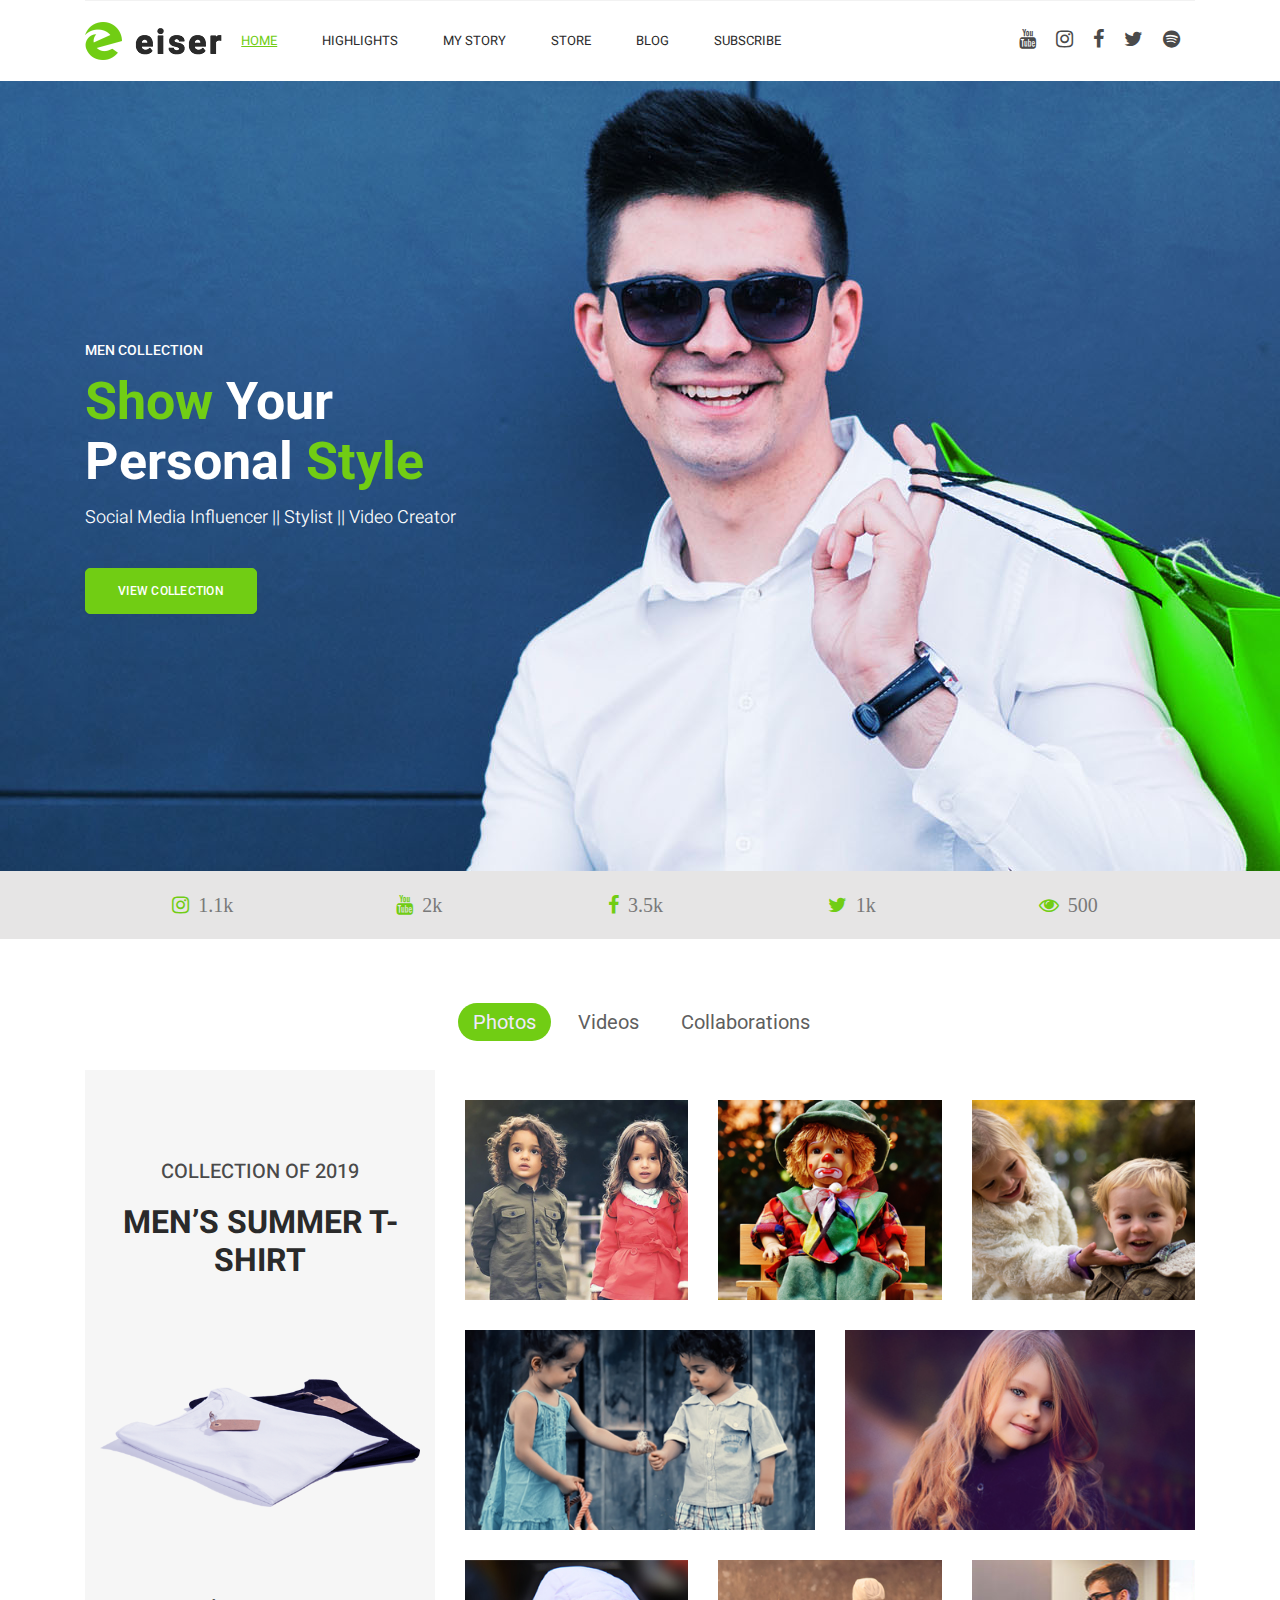
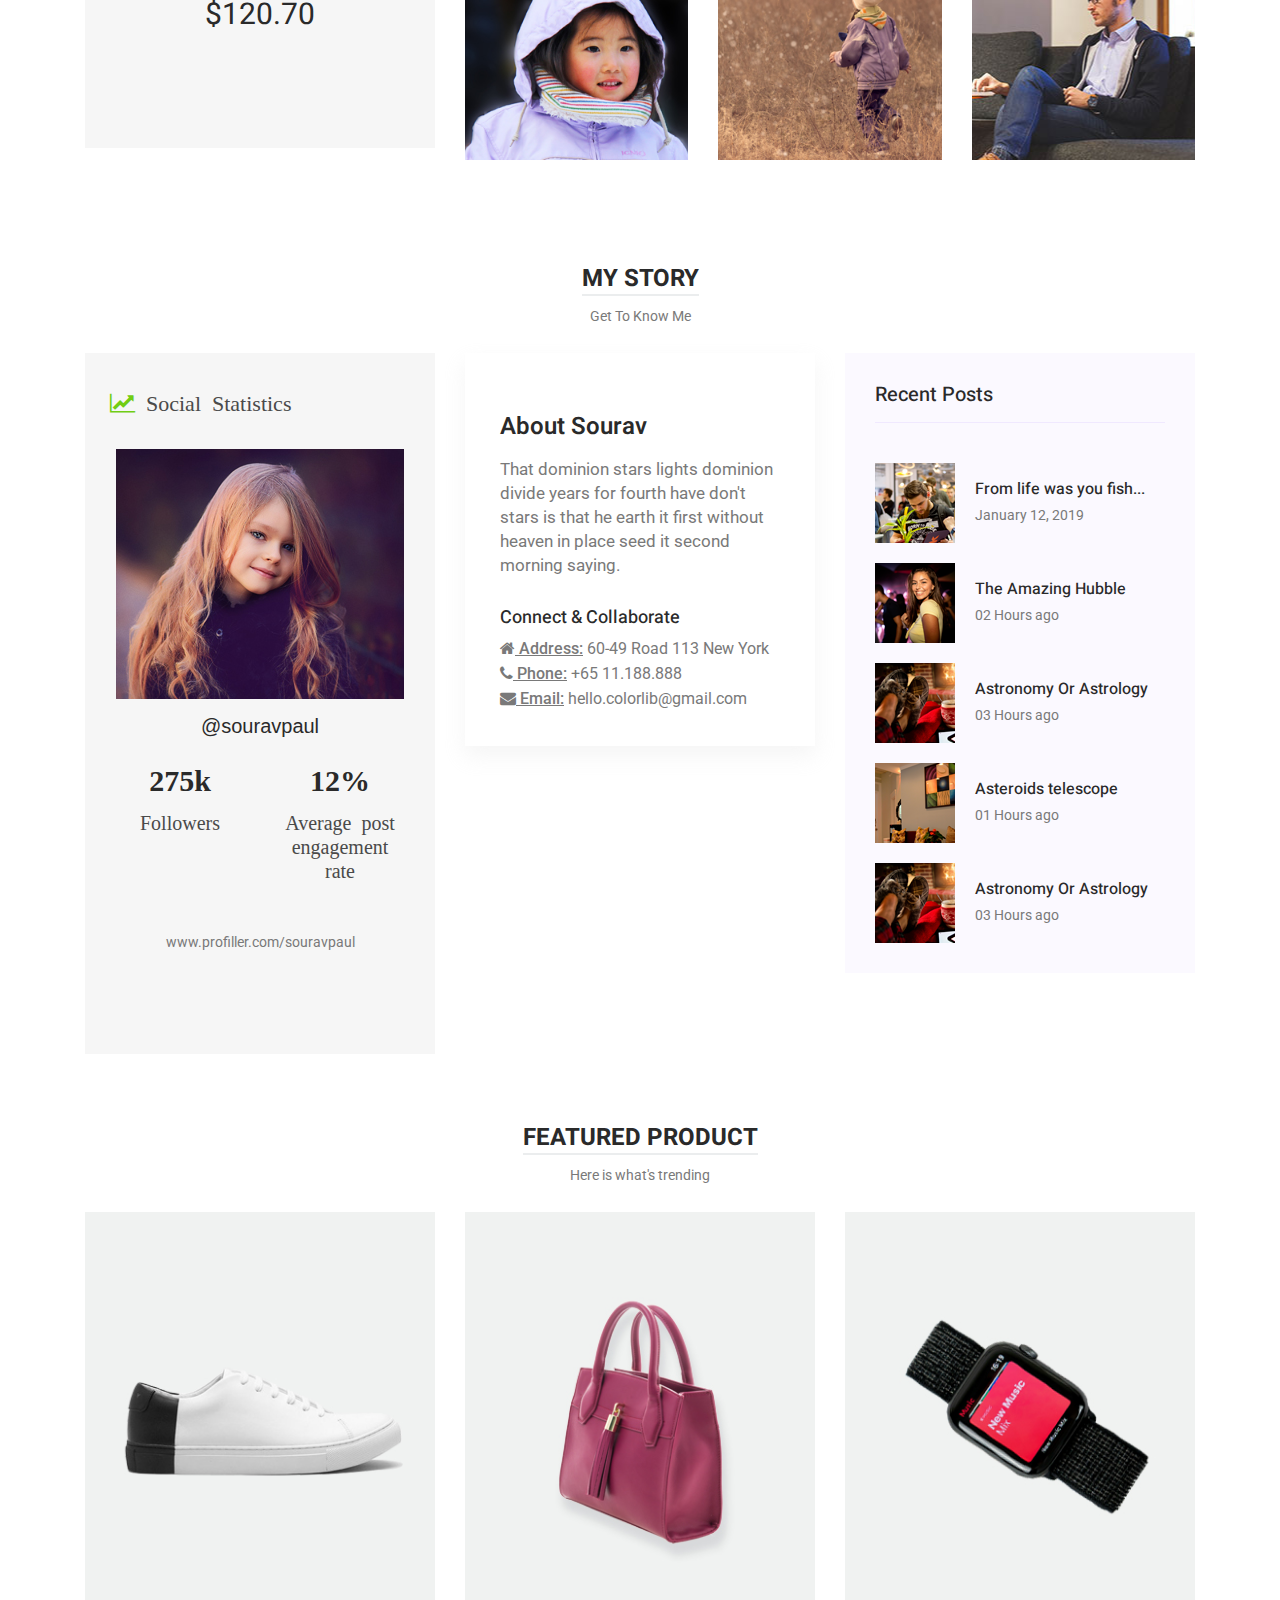
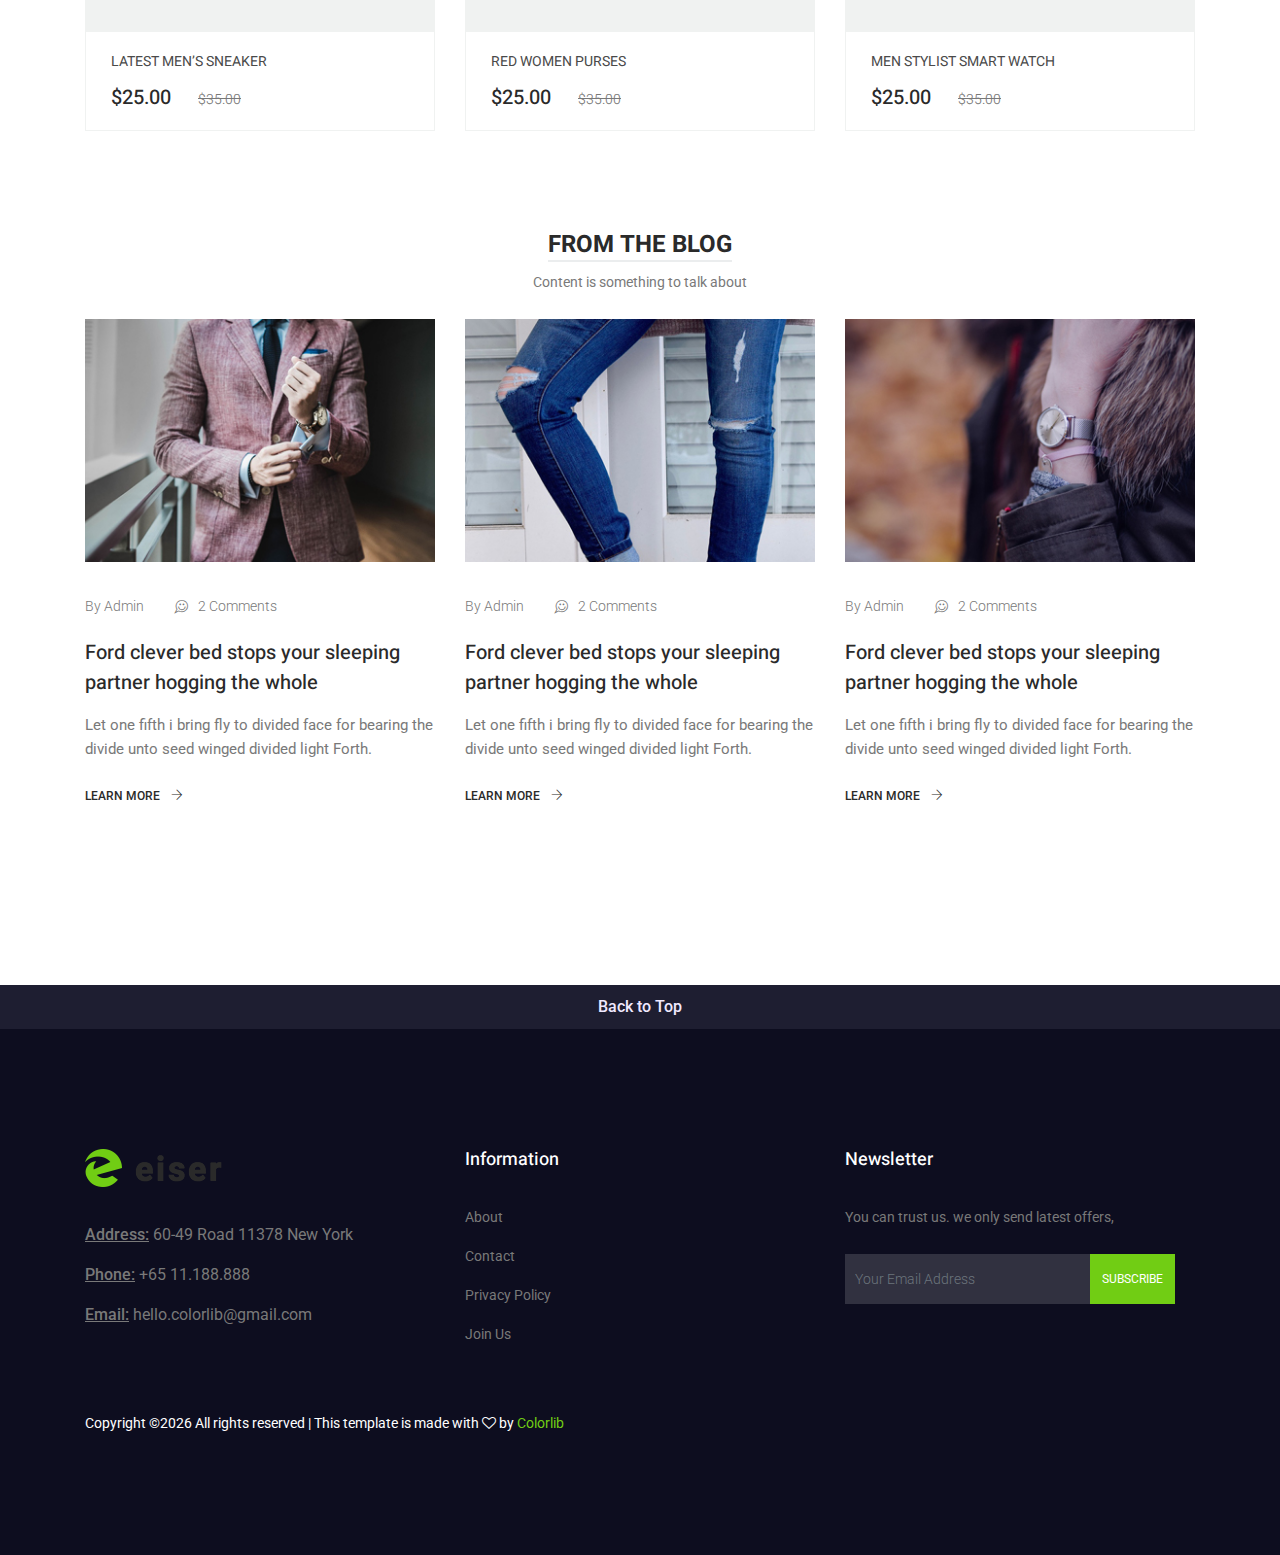
==== commit 83cb63e2: "design fixes" ====
--- a/eiser/index.html
+++ b/eiser/index.html
@@ -82,40 +82,34 @@
                     <a class="nav-link" href="index.html">Home</a>
                   </li>
                   <li class="nav-item submenu dropdown">
-                    <a href="#Shop" class="nav-link">Shop</a>
-                    <!-- <ul class="dropdown-menu">
+                    <a class="nav-link dropdown-toggle" role="button" aria-haspopup="true"
+                    aria-expanded="false" href="#Album">Highlights</a>
+                    <ul class="dropdown-menu dropdown-shadow">
                       <li class="nav-item">
-                        <a class="nav-link" href="category.html">Shop Category</a>
+                        <a class="nav-link" href="tracking.html" style="text-decoration: none;">Photos</a>
                       </li>
                       <li class="nav-item">
-                        <a class="nav-link" href="single-product.html">Product Details</a>
+                        <a class="nav-link" href="elements.html" style="text-decoration: none;">Videos</a>
                       </li>
                       <li class="nav-item">
-                        <a class="nav-link" href="checkout.html">Product Checkout</a>
-                      </li>
-                      
-                    </ul> -->
-                  </li>
-                  <li class="nav-item submenu dropdown">
-                    <a href="#Album" class="nav-link dropdown-toggle" role="button" aria-haspopup="true"
-                      aria-expanded="false">Posts</a>
-                    <ul class="dropdown-menu dropdown-shadow">
-                      <li class="nav-item">
-                        <a class="nav-link" href="tracking.html">Photos</a>
-                      </li>
-                      <li class="nav-item">
-                        <a class="nav-link" href="elements.html">Videos</a>
+                        <a class="nav-link" href="elements.html" style="text-decoration: none;">Collaborations</a>
                       </li>
                     </ul>
                   </li>
+                  
+                  <li class="nav-item submenu dropdown">
+                    <a href="#story" class="nav-link" >My Story</a>
+                  </li>
+
+                  <li class="nav-item submenu dropdown">
+                    <a href="#Shop" class="nav-link">Store</a>
+                  </li>
+                  
                   <li class="nav-item submenu dropdown">
                     <a class="nav-link" href="#Blog">Blog</a>
                   </li>
                   <li class="nav-item submenu dropdown">
-                    <a class="nav-link" href="Javascript:void(0)">About</a>
-                  </li>
-                  <li class="nav-item">
-                    <a class="nav-link" href="#Subscribe">Subscribe</a>
+                    <a class="nav-link" href="Javascript:void(0)">Subscribe</a>
                   </li>
                 </ul>
               </div>
@@ -124,30 +118,30 @@
                 <ul class="nav navbar-nav navbar-right right_nav pull-right">
                   <li class="nav-item">
                     <a href="#" class="icons">
-                      <i class="fa fa-instagram" aria-hidden="true"></i>
+                      <i class="fa fa-youtube social-links" aria-hidden="true"></i>
                     </a>
                   </li>
 
                   <li class="nav-item">
                     <a href="#" class="icons">
-                      <i class="fa fa-facebook"></i>
+                      <i class="fa fa-instagram social-links" aria-hidden="true"></i>
                     </a>
                   </li>
 
                   <li class="nav-item">
                     <a href="#" class="icons">
-                      <i class="fa fa-youtube" aria-hidden="true"></i>
+                      <i class="fa fa-facebook social-links"></i>
                     </a>
                   </li>
 
                   <li class="nav-item">
                     <a href="#" class="icons">
-                      <i class="fa fa-twitter" aria-hidden="true"></i>
+                      <i class="fa fa-twitter social-links" aria-hidden="true"></i>
                     </a>
                   </li>
                   <li class="nav-item">
                     <a href="#" class="icons">
-                      <i class="fa fa-spotify" aria-hidden="true"></i>
+                      <i class="fa fa-spotify social-links" aria-hidden="true"></i>
                     </a>
                   </li>
                 </ul>
@@ -168,8 +162,14 @@
           <div class="col-lg-12">
             <p class="sub text-uppercase">men Collection</p>
             <h3><span>Show</span> Your <br />Personal <span>Style</span></h3>
-            <h4>Fowl saw dry which a above together place.</h4>
+            <h4>Social Media Influencer || Stylist || Video Creator</h4>
             <a class="main_btn mt-40" href="#">View Collection</a>
+            <!-- <figure >
+              <figcaption style="margin-left: 56%;font-size: 15px;"><i style = "color: #797979;">Scroll Down</i></figcaption>
+              <img class = "offset-7" src="./img/breadcrumb/scroll.png" />
+              
+            </figure> -->
+            
           </div>
         </div>
       </div>
@@ -177,135 +177,30 @@
   </section>
   <!--================End Home Banner Area =================-->
 
-  <!--================ Feature Product Area =================-->
-  <section class="feature_product_area section_gap_bottom_custom">
-    <div class="container" id = "Shop">
-      <div class="row justify-content-center">
-        <div class="col-lg-12">
-          <div class="main_title">
-            <h2><span>Featured product</span></h2>
-            <p>Bring called seed first of third give itself now ment</p>
-          </div>
-        </div>
-      </div>
-
-      <div class="row">
-        <div class="col-lg-4 col-md-6">
-          <div class="single-product">
-            <div class="product-img">
-              <img class="img-fluid w-100" src="img/product/feature-product/f-p-1.jpg" alt="" />
-              <div class="p_icon">
-                <a href="#">
-                  <i class="ti-eye"></i>
-                </a>
-                <a href="#">
-                  <i class="ti-heart"></i>
-                </a>
-                <a href="#">
-                  <i class="ti-shopping-cart"></i>
-                </a>
-              </div>
-            </div>
-            <div class="product-btm">
-              <a href="#" class="d-block">
-                <h4>Latest men’s sneaker</h4>
-              </a>
-              <div class="mt-3">
-                <span class="mr-4">$25.00</span>
-                <del>$35.00</del>
-              </div>
-            </div>
-          </div>
-        </div>
-
-        <div class="col-lg-4 col-md-6">
-          <div class="single-product">
-            <div class="product-img">
-              <img class="img-fluid w-100" src="img/product/feature-product/f-p-2.jpg" alt="" />
-              <div class="p_icon">
-                <a href="#">
-                  <i class="ti-eye"></i>
-                </a>
-                <a href="#">
-                  <i class="ti-heart"></i>
-                </a>
-                <a href="#">
-                  <i class="ti-shopping-cart"></i>
-                </a>
-              </div>
-            </div>
-            <div class="product-btm">
-              <a href="#" class="d-block">
-                <h4>Red women purses</h4>
-              </a>
-              <div class="mt-3">
-                <span class="mr-4">$25.00</span>
-                <del>$35.00</del>
-              </div>
-            </div>
-          </div>
-        </div>
-
-        <div class="col-lg-4 col-md-6">
-          <div class="single-product">
-            <div class="product-img">
-              <img class="img-fluid w-100" src="img/product/feature-product/f-p-3.jpg" alt="" />
-              <div class="p_icon">
-                <a href="#">
-                  <i class="ti-eye"></i>
-                </a>
-                <a href="#">
-                  <i class="ti-heart"></i>
-                </a>
-                <a href="#">
-                  <i class="ti-shopping-cart"></i>
-                </a>
-              </div>
-            </div>
-            <div class="product-btm">
-              <a href="#" class="d-block">
-                <h4>Men stylist Smart Watch</h4>
-              </a>
-              <div class="mt-3">
-                <span class="mr-4">$25.00</span>
-                <del>$35.00</del>
-              </div>
-            </div>
-          </div>
-        </div>
-      </div>
-    </div>
-  </section>
-  <!--================ End Feature Product Area =================-->
-
-  <!--================ Offer Area =================-->
-  <section class="offer_area">
-    <div class="container">
-      <div class="row justify-content-center">
-        <div class="offset-lg-4 col-lg-6 text-center">
-          <div class="offer_content">
-            <h3 class="text-uppercase mb-40">all men’s collection</h3>
-            <h2 class="text-uppercase">50% off</h2>
-            <a href="#" class="main_btn mb-20 mt-5">Discover Now</a>
-            <p>Limited Time Offer</p>
-          </div>
-        </div>
-      </div>
-    </div>
-  </section>
-  <!--================ End Offer Area =================-->
-
-  <!--================ New Product Area =================-->
-  <section class="new_product_area section_gap_top section_gap_bottom_custom">
+  <!--================ Followers Area =====================-->
+
+  <div class="followers">
+    <span title = "Instagram Followers" class="col-lg-2 col-2 fa fa-instagram logo-color"><span>1.1k</span></span>
+    <span title = "Youtube Subscribers" class="col-lg-2 col-2 fa fa-youtube logo-color"><span>2k</span></span>
+    <span title = "Facebook Followers" class="col-lg-2 col-2 fa fa-facebook logo-color"><span>3.5k</span></span>
+    <span title ="Twitter Followers" class="col-lg-2 col-2 fa fa-twitter logo-color"><span>1k</span></span>
+    <span title = "Page Visit" class="col-lg-2 col-2 fa fa-eye logo-color"><span>500</span></span>
+  </div>
+
+  <!--================ END Followers Area =====================-->
+
+   <!--================ New Product Area =================-->
+   <section class="new_product_area section_gap_top section_gap_highlight">
     <div class="container" id = "Album">
       <div class="row justify-content-center">
         <div class="col-lg-12">
           <div class="main_title">
-            <h2><span>Posts</span></h2>
+            <!-- <h2><span class="post">Highlights</span></h2> -->
             <div class="filter-control">
               <ul>
-                <li class="active">Photos</li>
-                <li>Videos</li>
+                <li class="active pill">Photos</li>
+                <li class = "pill">Videos</li>
+                <li class = "pill">Collaborations</li>
               </ul>
             </div>
           </div>
@@ -321,7 +216,8 @@
               <img class="img-fluid" src="img/product/new-product/new-product1.png" alt="" />
             </div>
             <h4>$120.70</h4>
-            <a href="#" class="main_btn">Add to cart</a>
+            <!-- <a href="#" class="main_btn">Add to cart</a> -->
+            
           </div>
         </div>
         <div class="col-lg-8 mt-5 mt-lg-0">
@@ -487,23 +383,140 @@
   </section>
   <!--================ End New Product Area =================-->
 
-  <!--================ Inspired Product Area =================-->
-  <!-- <section class="inspired_product_area section_gap_bottom_custom">
+   <!-- ================My Story ===========================-->
+
+   <section class="blog_area section_gaps">
+    <div class="justify-content-center" id="story">
+      <div class="col-lg-12">
+        <div class="main_title">
+          <h2><span>My Story</span></h2>
+          <p>Get To Know Me</p>
+        </div>
+      </div>
+    </div>
     <div class="container">
+        <div class="row">
+          <div class="col-lg-4">
+            <div class="new_product new_padding">
+              <h5 class="stat-design"><i class="fa fa-line-chart" aria-hidden="true" style="color: #71cd14;"></i> Social Statistics</h5>
+              <!-- <h3 class="text-uppercase">Men’s summer t-shirt</h3> -->
+              <div class="product-img profile-img">
+                <img class="img-fluid-content" src="img/elements/g5.jpg" alt="" />
+              </div>
+              <h4 style="font-size: 20px;font-family: sans-serif;">@souravpaul</h4>
+              <div class="container">
+                <div class="row desc-style">
+                  <div class="col-lg-6">
+                    <h4>275k</h4>
+                    <h5>Followers</h5>  
+                  </div>
+                  <div class="col-lg-6">
+                    <h4 >12%</h4>
+                    <h5>Average post engagement rate</h5>
+                  </div>
+                </div>
+                <div class="well" style="float:justify;margin-top:10%">www.profiller.com/souravpaul</div>
+              </div>
+              
+            </div>
+          </div>
+          <div class="col-lg-4 mb-5 mb-lg-0">
+            <div class="blog_details">
+              <a class="d-inline-block" href="single-blog.html">
+                  <h2>About Sourav</h2>
+              </a>
+              <p>That dominion stars lights dominion divide years for fourth have don't stars is that he earth it first without heaven in place seed it second morning saying.</p>
+              <h4>Connect & Collaborate</h4>
+              <article>
+                <ul class="contact-list">
+                  <li>
+                    <span><i class='fa fa-home'></i> Address:</span> 60-49 Road 113 New York
+                  </li>
+                  <li>
+                    <span><i class='fa fa-phone'></i> Phone:</span> +65 11.188.888
+                  </li>
+                  <li>
+                    <span><i class='fa fa-envelope'></i> Email:</span> hello.colorlib@gmail.com
+                  </li>
+                </ul>
+              </article>
+            </div>
+          </div>
+          <div class="col-lg-4">
+            <div class="blog_right_sidebar">
+              <aside class="single_sidebar_widget popular_post_widget">
+                <h3 class="widget_title">Recent Posts</h3>
+                <div class="media post_item">
+                    <img src="img/blog/popular-post/post1.jpg" alt="post">
+                    <div class="media-body">
+                        <a href="single-blog.html">
+                            <h3>From life was you fish...</h3>
+                        </a>
+                        <p>January 12, 2019</p>
+                    </div>
+                </div>
+                <div class="media post_item">
+                    <img src="img/blog/popular-post/post2.jpg" alt="post">                              
+                    <div class="media-body">
+                        <a href="single-blog.html">
+                            <h3>The Amazing Hubble</h3>
+                        </a>
+                        <p>02 Hours ago</p>
+                    </div>
+                </div>
+                <div class="media post_item">
+                    <img src="img/blog/popular-post/post3.jpg" alt="post">                              
+                    <div class="media-body">
+                        <a href="single-blog.html">
+                            <h3>Astronomy Or Astrology</h3>
+                        </a>
+                        <p>03 Hours ago</p>
+                    </div>
+                </div>
+                <div class="media post_item">
+                    <img src="img/blog/popular-post/post4.jpg" alt="post">
+                    <div class="media-body">
+                        <a href="single-blog.html">
+                            <h3>Asteroids telescope</h3>
+                        </a>
+                        <p>01 Hours ago</p>
+                    </div>
+                </div>
+                <div class="media post_item">
+                  <img src="img/blog/popular-post/post3.jpg" alt="post">                              
+                  <div class="media-body">
+                      <a href="single-blog.html">
+                          <h3>Astronomy Or Astrology</h3>
+                      </a>
+                      <p>03 Hours ago</p>
+                  </div>
+              </div>
+              </aside>
+            </div>
+          </div>
+        </div>
+    </div>
+  </section>
+
+  <!-- ================My Story End===========================-->
+
+  <!--================ Feature Product Area =================-->
+  <section class="feature_product_area section_gap_feat">
+    <div class="container" id = "Shop">
       <div class="row justify-content-center">
         <div class="col-lg-12">
           <div class="main_title">
-            <h2><span>Inspired products</span></h2>
-            <p>Bring called seed first of third give itself now ment</p>
+            <h2><span>Featured product</span></h2>
+            <p>Here is what's trending</p>
           </div>
         </div>
       </div>
 
       <div class="row">
-        <div class="col-lg-3 col-md-6">
+        <div class="col-lg-4 col-md-6">
           <div class="single-product">
             <div class="product-img">
-              <img class="img-fluid w-100" src="img/product/inspired-product/i1.jpg" alt="" />
+              <img class="img-fluid w-100" src="img/product/feature-product/f-p-1.jpg" alt="" />
               <div class="p_icon">
                 <a href="#">
                   <i class="ti-eye"></i>
@@ -528,10 +541,10 @@
           </div>
         </div>
 
-        <div class="col-lg-3 col-md-6">
+        <div class="col-lg-4 col-md-6">
           <div class="single-product">
             <div class="product-img">
-              <img class="img-fluid w-100" src="img/product/inspired-product/i2.jpg" alt="" />
+              <img class="img-fluid w-100" src="img/product/feature-product/f-p-2.jpg" alt="" />
               <div class="p_icon">
                 <a href="#">
                   <i class="ti-eye"></i>
@@ -546,7 +559,7 @@
             </div>
             <div class="product-btm">
               <a href="#" class="d-block">
-                <h4>Latest men’s sneaker</h4>
+                <h4>Red women purses</h4>
               </a>
               <div class="mt-3">
                 <span class="mr-4">$25.00</span>
@@ -556,10 +569,10 @@
           </div>
         </div>
 
-        <div class="col-lg-3 col-md-6">
+        <div class="col-lg-4 col-md-6">
           <div class="single-product">
             <div class="product-img">
-              <img class="img-fluid w-100" src="img/product/inspired-product/i3.jpg" alt="" />
+              <img class="img-fluid w-100" src="img/product/feature-product/f-p-3.jpg" alt="" />
               <div class="p_icon">
                 <a href="#">
                   <i class="ti-eye"></i>
@@ -574,7 +587,7 @@
             </div>
             <div class="product-btm">
               <a href="#" class="d-block">
-                <h4>Latest men’s sneaker</h4>
+                <h4>Men stylist Smart Watch</h4>
               </a>
               <div class="mt-3">
                 <span class="mr-4">$25.00</span>
@@ -583,159 +596,19 @@
             </div>
           </div>
         </div>
-
-        <div class="col-lg-3 col-md-6">
-          <div class="single-product">
-            <div class="product-img">
-              <img class="img-fluid w-100" src="img/product/inspired-product/i4.jpg" alt="" />
-              <div class="p_icon">
-                <a href="#">
-                  <i class="ti-eye"></i>
-                </a>
-                <a href="#">
-                  <i class="ti-heart"></i>
-                </a>
-                <a href="#">
-                  <i class="ti-shopping-cart"></i>
-                </a>
-              </div>
-            </div>
-            <div class="product-btm">
-              <a href="#" class="d-block">
-                <h4>Latest men’s sneaker</h4>
-              </a>
-              <div class="mt-3">
-                <span class="mr-4">$25.00</span>
-                <del>$35.00</del>
-              </div>
-            </div>
-          </div>
-        </div>
-        
-        <div class="col-lg-3 col-md-6">
-          <div class="single-product">
-            <div class="product-img">
-              <img class="img-fluid w-100" src="img/product/inspired-product/i5.jpg" alt="" />
-              <div class="p_icon">
-                <a href="#">
-                  <i class="ti-eye"></i>
-                </a>
-                <a href="#">
-                  <i class="ti-heart"></i>
-                </a>
-                <a href="#">
-                  <i class="ti-shopping-cart"></i>
-                </a>
-              </div>
-            </div>
-            <div class="product-btm">
-              <a href="#" class="d-block">
-                <h4>Latest men’s sneaker</h4>
-              </a>
-              <div class="mt-3">
-                <span class="mr-4">$25.00</span>
-                <del>$35.00</del>
-              </div>
-            </div>
-          </div>
-        </div>
-
-        <div class="col-lg-3 col-md-6">
-          <div class="single-product">
-            <div class="product-img">
-              <img class="img-fluid w-100" src="img/product/inspired-product/i6.jpg" alt="" />
-              <div class="p_icon">
-                <a href="#">
-                  <i class="ti-eye"></i>
-                </a>
-                <a href="#">
-                  <i class="ti-heart"></i>
-                </a>
-                <a href="#">
-                  <i class="ti-shopping-cart"></i>
-                </a>
-              </div>
-            </div>
-            <div class="product-btm">
-              <a href="#" class="d-block">
-                <h4>Latest men’s sneaker</h4>
-              </a>
-              <div class="mt-3">
-                <span class="mr-4">$25.00</span>
-                <del>$35.00</del>
-              </div>
-            </div>
-          </div>
-        </div>
-
-        <div class="col-lg-3 col-md-6">
-          <div class="single-product">
-            <div class="product-img">
-              <img class="img-fluid w-100" src="img/product/inspired-product/i7.jpg" alt="" />
-              <div class="p_icon">
-                <a href="#">
-                  <i class="ti-eye"></i>
-                </a>
-                <a href="#">
-                  <i class="ti-heart"></i>
-                </a>
-                <a href="#">
-                  <i class="ti-shopping-cart"></i>
-                </a>
-              </div>
-            </div>
-            <div class="product-btm">
-              <a href="#" class="d-block">
-                <h4>Latest men’s sneaker</h4>
-              </a>
-              <div class="mt-3">
-                <span class="mr-4">$25.00</span>
-                <del>$35.00</del>
-              </div>
-            </div>
-          </div>
-        </div>
-
-        <div class="col-lg-3 col-md-6">
-          <div class="single-product">
-            <div class="product-img">
-              <img class="img-fluid w-100" src="img/product/inspired-product/i8.jpg" alt="" />
-              <div class="p_icon">
-                <a href="#">
-                  <i class="ti-eye"></i>
-                </a>
-                <a href="#">
-                  <i class="ti-heart"></i>
-                </a>
-                <a href="#">
-                  <i class="ti-shopping-cart"></i>
-                </a>
-              </div>
-            </div>
-            <div class="product-btm">
-              <a href="#" class="d-block">
-                <h4>Latest men’s sneaker</h4>
-              </a>
-              <div class="mt-3">
-                <span class="mr-4">$25.00</span>
-                <del>$35.00</del>
-              </div>
-            </div>
-          </div>
-        </div>
       </div>
     </div>
-  </section> -->
-  <!--================ End Inspired Product Area =================-->
+  </section>
+  <!--================ End Feature Product Area =================-->
 
   <!--================ Start Blog Area =================-->
-  <section class="blog-area section-gap">
+  <section class="blog-area section-gaps">
     <div class="container" id = "Blog">
       <div class="row justify-content-center">
         <div class="col-lg-12">
           <div class="main_title">
-            <h2><span>latest blog</span></h2>
-            <p>Bring called seed first of third give itself now ment</p>
+            <h2><span>from the blog</span></h2>
+            <p>Content is something to talk about</p>
           </div>
         </div>
       </div>
@@ -821,48 +694,37 @@
   <!--================ End Blog Area =================-->
 
   <!--================ start footer Area  =================-->
+  <div class="footer-top">Back to Top</div>
   <footer class="footer-area section_gap">
     <div class="container">
       <div class="row">
-        <div class="col-lg-2 col-md-6 single-footer-widget">
-          <h4>Top Products</h4>
+        <div class="col-lg-4 col-md-6 single-footer-widget">
+          <h4><img src='img/logo.png'/></h4>
+          <ul class="contact-list">
+            <li>
+              <span>Address:</span> 60-49 Road 11378 New York
+            </li>
+            <li>
+              <span>Phone:</span> +65 11.188.888
+            </li>
+            <li>
+              <span>Email:</span> hello.colorlib@gmail.com
+            </li>
+          </ul>
+        </div>
+        
+        <div class="col-lg-4 col-md-6 single-footer-widget">
+          <h4>Information</h4>
           <ul>
-            <li><a href="#">Managed Website</a></li>
-            <li><a href="#">Manage Reputation</a></li>
-            <li><a href="#">Power Tools</a></li>
-            <li><a href="#">Marketing Service</a></li>
-          </ul>
-        </div>
-        <div class="col-lg-2 col-md-6 single-footer-widget">
-          <h4>Quick Links</h4>
-          <ul>
-            <li><a href="#">Jobs</a></li>
-            <li><a href="#">Brand Assets</a></li>
-            <li><a href="#">Investor Relations</a></li>
-            <li><a href="#">Terms of Service</a></li>
-          </ul>
-        </div>
-        <div class="col-lg-2 col-md-6 single-footer-widget">
-          <h4>Features</h4>
-          <ul>
-            <li><a href="#">Jobs</a></li>
-            <li><a href="#">Brand Assets</a></li>
-            <li><a href="#">Investor Relations</a></li>
-            <li><a href="#">Terms of Service</a></li>
-          </ul>
-        </div>
-        <div class="col-lg-2 col-md-6 single-footer-widget">
-          <h4>Resources</h4>
-          <ul>
-            <li><a href="#">Guides</a></li>
-            <li><a href="#">Research</a></li>
-            <li><a href="#">Experts</a></li>
-            <li><a href="#">Agencies</a></li>
+            <li><a href="#">About</a></li>
+            <li><a href="#">Contact</a></li>
+            <li><a href="#">Privacy Policy</a></li>
+            <li><a href="#">Join Us</a></li>
           </ul>
         </div>
         <div class="col-lg-4 col-md-6 single-footer-widget" id="Subscribe">
           <h4>Newsletter</h4>
-          <p>You can trust us. we only send promo offers,</p>
+          <p>You can trust us. we only send latest offers,</p>
           <div class="form-wrap" id="mc_embed_signup">
             <form target="_blank" action="https://spondonit.us12.list-manage.com/subscribe/post?u=1462626880ade1ac87bd9c93a&amp;id=92a4423d01"
               method="get" class="form-inline">
--- a/eiser/css/style.css
+++ b/eiser/css/style.css
@@ -1,15 +1,25 @@
-@import url("https://fonts.googleapis.com/css?family=Heebo:300,400,500,700|Roboto:300,400,500");body{line-height:24px;font-size:14px;font-family:"Roboto",sans-serif;font-weight:normal;color:#797979}h1,h2,h3,h4,h5,h6{font-family:"Heebo",sans-serif;color:#2a2a2a;font-weight:500}button:focus{outline:none;box-shadow:none}del{color:#797979;font-size:14px;font-weight:300;font-family:"Heebo",sans-serif}.list{list-style:none;margin:0px;padding:0px}a{text-decoration:none;transition:all 0.3s ease-in-out}a:hover,a:focus{text-decoration:none;outline:none}ul{list-style-type:none;margin:0;padding:0}.mt-40{margin-top:40px}.mb-20{margin-bottom:20px}.mb-40{margin-bottom:55px} .dropdown-shadow{box-shadow: 0 4px 8px 0 rgba(0, 0, 0, 0.2), 0 6px 20px 0 rgba(0, 0, 0, 0.19) !important;}
+@import url("https://fonts.googleapis.com/css?family=Heebo:300,400,500,700|Roboto:300,400,500");body{line-height:24px;font-size:14px;font-family:"Roboto",sans-serif;font-weight:normal;color:#797979}h1,h2,h3,h4,h5,h6{font-family:"Heebo",sans-serif;color:#2a2a2a;font-weight:500}button:focus{outline:none;box-shadow:none}del{color:#797979;font-size:14px;font-weight:300;font-family:"Heebo",sans-serif}.list{list-style:none;margin:0px;padding:0px}a{text-decoration:none;transition:all 0.3s ease-in-out}a:hover,a:focus{text-decoration:none;outline:none}ul{list-style-type:none;margin:0;padding:0}.mt-40{margin-top:40px}.mb-20{margin-bottom:20px}.mb-40{} .dropdown-shadow{box-shadow: 0 4px 8px 0 rgba(0, 0, 0, 0.2), 0 6px 20px 0 rgba(0, 0, 0, 0.19) !important;} .social-links{font-size: 20px;}.followers{background: #e6e5e5;padding-top: 24px;
+    padding-bottom: 20px; text-align: center;display: block;border: none;margin-bottom: 50px;}.followers span{font-size: 20px;} .followers span>span{padding: 9px;}.logo-color:hover{font-size:25px;transform: scale(1.2);line-height:16px;transition: all 200ms ease-out 0s;}.logo-color:before{color:#71cd14;overflow: hidden;}.section_gaps{padding:10px 0px 70px 0px}.section_gap_feat {padding:0px 0px 50px 0px}.section_gap_highlight{padding:10px 0px 95px 0px}.profile-img{padding:15px 0px 15px 0px!important;}.new_padding{padding: 35px 15px 100px 15px !important;}.stat-design{text-align: left;font-family: themify;margin-left: 10px;font-size: 22px !important;}.img-fluid-content{max-width: 90%;height: 250px;object-fit: cover;}.desc-style h4{font-family: Abril Fatface;margin-bottom: 10px !important;font-weight: 600 !important;}.desc-style h5{font-size: 20px !important; font-family: themify;}.contact-list li{list-style: none;font-size: 16px;line-height: 25px;}.contact-list li span{font-weight: 500;text-decoration:underline}.footer-top{position: relative;
+        top: 0;
+        color: #f0e9ff;
+        background-color: #1e1e31;
+        width: 100%;
+        font-size: 16px;
+        text-align: center;
+        font-weight: 500;
+        cursor: pointer;
+        padding: 10px;}
 .filter-control {
     text-align: center;
-    margin-bottom: 25px;
+    
   }
   
   .filter-control ul li {
       list-style: none;
       display: inline-block;
       font-size: 20px;
-      color: #b2b2b2;
-      margin-right: 22px;
+      color: #5f5f5f;
+      margin-right: 7px;
       position: relative;
       cursor: pointer;
   }
@@ -29,7 +39,7 @@
       bottom: -3px;
       width: 100%;
       height: 2px;
-      background: #171717;
+      /* background: #171717; */
       content: "";
       opacity: 0;
   }
@@ -37,4 +47,15 @@
   .filter-control ul li:last-child {
       margin-right: 0;
   }
-.section_gap{padding:120px 0px}@media (max-width: 991px){.section_gap{padding:80px 0px}}.section_gap_bottom_custom{padding-bottom:70px}@media (max-width: 991px){.section_gap_bottom_custom{padding-bottom:30px}}.section_gap_top{padding-top:120px}@media (max-width: 1224px){.section_gap_top{padding-top:80px}}.main_title{text-align:center;margin-bottom:25px}@media (max-width: 991px){.main_title{margin-bottom:25px}}.main_title h2{font-size:24px;color:#2a2a2a;margin-bottom:15px;font-weight:700;text-transform:uppercase}.main_title h2 span{position:relative;display:inline-block}.main_title h2 span:after{content:'';position:absolute;left:0px;bottom:-15px;width:100%;height:1px;background:#ebedee}.main_title p{font-size:14px;font-family:"Roboto",sans-serif;font-weight:normal;line-height:24px;color:#797979;margin-bottom:0px}.active{color:#71cd14}.header_area{position:relative;width:100%;top:0;left:0;z-index:99;transition:background 0.4s, all 0.3s linear}.header_area .main_menu{background:#ffffff}.header_area .navbar{padding:0px;border:0px;border-radius:0px;border-top:1px solid rgba(221,221,221,0.38)}.header_area .navbar .right_nav .nav-item{margin:0 !important}.header_area .navbar .icons{font-size:16px;line-height:80px;display:inline-block;color:#4a4a4a;margin-left:20px;text-align:center;transition:all 300ms linear 0s}.header_area .navbar .icons:hover{color:#71cd14}@media (max-width: 992px){.header_area .navbar .nav{float:left}}.header_area .navbar .nav .nav-item{margin-right:45px}.header_area .navbar .nav .nav-item .nav-link{font:400 13px/80px "Heebo",sans-serif;text-transform:uppercase;color:#2a2a2a;padding:0px;display:inline-block}.header_area .navbar .nav .nav-item .nav-link:after{display:none}.header_area .navbar .nav .nav-item:hover .nav-link,.header_area .navbar .nav .nav-item.active .nav-link{color:#71cd14}.header_area .navbar .nav .nav-item.submenu{position:relative}.header_area .navbar .nav .nav-item.submenu ul{border:none;padding:0px;border-radius:0px;box-shadow:none;margin:0px;background:#fff}@media (min-width: 992px){.header_area .navbar .nav .nav-item.submenu ul{position:absolute;top:120%;left:0px;min-width:200px;text-align:left;opacity:0;transition:all 300ms ease-in;visibility:hidden;display:block;border:none;padding:0px;border-radius:0px}}.header_area .navbar .nav .nav-item.submenu ul:before{content:"";width:0;height:0;border-style:solid;border-width:10px 10px 0 10px;border-color:#eeeeee transparent transparent transparent;position:absolute;right:24px;top:45px;z-index:3;opacity:0;transition:all 400ms linear}.header_area .navbar .nav .nav-item.submenu ul .nav-item{display:block;float:none;margin-right:0px;border-bottom:1px solid #ededed;margin-left:0px;transition:all 0.4s linear}.header_area .navbar .nav .nav-item.submenu ul .nav-item .nav-link{line-height:45px;color:#2a2a2a;padding:0px 30px;transition:all 150ms linear;display:block;margin-right:0px}.header_area .navbar .nav .nav-item.submenu ul .nav-item:last-child{border-bottom:none}.header_area .navbar .nav .nav-item.submenu ul .nav-item:hover .nav-link{background:#71cd14;color:#fff}@media (min-width: 992px){.header_area .navbar .nav .nav-item.submenu:hover ul{visibility:visible;opacity:1;top:100%}}.header_area .navbar .nav .nav-item.submenu:hover ul .nav-item{margin-top:0px}.header_area .navbar .nav .nav-item:last-child{margin-right:0px}.header_area .navbar .nav.navbar-nav.navbar-right li{margin-left:25px;margin-right:0px}.header_area .navbar .nav.navbar-nav.navbar-right li:first-child{margin-left:35px}@media (max-width: 992px){.header_area .navbar .nav.navbar-nav.navbar-right{-ms-flex-direction:row;flex-direction:row;margin-bottom:20px}.header_area .navbar .nav.navbar-nav.navbar-right .icons{background:#e4e4e4;margin-right:2px;line-height:50px;min-width:50px;min-height:50px}}.header_area .navbar .search{font-size:14px;line-height:80px;display:inline-block;color:#2a2a2a}.header_area .navbar .search i{font-weight:600}.header_area .navbar .cart{color:#2a2a2a;font-size:14px;line-height:80px}.header_area .navbar .cart i{font-weight:600}.header_area.navbar_fixed .main_menu{position:fixed;width:100%;top:-70px;left:0;right:0;transform:translateY(70px);transition:transform 500ms ease, background 500ms ease;-webkit-transition:transform 500ms ease, background 500ms ease;box-shadow:0px 3px 16px 0px rgba(0,0,0,0.1)}.header_area.navbar_fixed .main_menu .navbar .nav .nav-item .nav-link{line-height:70px}.top_menu{background:#f6f6f6;height:30px;line-height:16px}.top_menu .float-left{padding:7px 0}.top_menu .float-left p{display:inline-block;line-height:15px;color:#4a4a4a;font-size:11px;font-family:"Roboto",sans-serif;font-weight:400;margin:0px;text-transform:uppercase;border-right:1px solid #797979;padding:0px 19px}.top_menu .float-left p:last-child{border-right:0px}.top_menu .right_side{margin-bottom:0px;padding:7px 0}.top_menu .right_side li{display:inline-block}.top_menu .right_side li:last-child a{padding-right:15px;border-right:0px}.top_menu .right_side li a{font-size:11px;color:#4a4a4a;display:inline-block;border-right:1px solid #797979;transition:all 300ms linear 0s;text-transform:uppercase;padding:0px 19px}.top_menu .right_side li:hover a{color:#71cd14}.top_menu .ac_btn{line-height:28px;border:1px solid #eeeeee;display:inline-block;background:#f6f6f6;padding:0px 19px;font-size:12px;font-family:"Roboto",sans-serif;font-weight:500;color:#797979;transition:all 300ms linear 0s;margin-right:1px;margin-top:8px}.top_menu .ac_btn:hover{background:#71cd14;color:#fff;border-color:#71cd14}.top_menu .dn_btn{line-height:28px;border:1px solid #71cd14;display:inline-block;background:#71cd14;padding:0px 19px;font-size:12px;font-family:"Roboto",sans-serif;font-weight:500;color:#fff;transition:all 300ms linear 0s;margin-top:8px;border-radius:3px}.top_menu .dn_btn:hover{background:transparent;color:#2a2a2a;border-color:#71cd14}.top_menu .lan_pack{height:30px;border:1px solid #eeeeee;border-radius:3px;line-height:28px;font-size:12px;font-family:"Roboto",sans-serif;font-weight:500;padding-left:19px;padding-right:36px;color:#797979;background:#f6f6f6;margin-right:5px;margin-top:8px}.top_menu .lan_pack .current{color:#797979}.top_menu .lan_pack:after{content:"\f0d7";border:none !important;font:normal normal normal 12px/1 FontAwesome;transform:rotate(0deg);height:auto;margin-top:-6px;right:20px}.home_banner_area{background:url(../img/banner/banner-bg.jpg) no-repeat center bottom;background-size:cover;position:relative;z-index:1;min-height:790px}@media (max-width: 767px){.home_banner_area{background-position:initial}}.home_banner_area .banner_inner{position:relative;width:100%;min-height:790px}.home_banner_area .banner_inner .banner_content .sub{font-size:14px;font-weight:500;color:#ffffff;margin-bottom:10px}.home_banner_area .banner_inner .banner_content h3{font-size:52px;font-family:"Roboto",sans-serif;font-weight:700;line-height:60px;margin-bottom:15px;color:#ffffff}.home_banner_area .banner_inner .banner_content h3 span{color:#71cd14}.home_banner_area .banner_inner .banner_content h4{font-size:18px;font-family:"Heebo",sans-serif;font-weight:300;color:#ffffff;margin-bottom:0px}.home_banner_area .banner_inner .banner_content .white_bg_btn{margin-top:45px;line-height:50px;border-radius:5px;display:inline-block;font-weight:500;font-size:14px;box-shadow:0px 10px 20px 0px rgba(0,0,0,0.1)}.home_banner_area .banner_inner .banner_content .halemet_img{text-align:right}.blog_banner{min-height:780px;position:relative;z-index:1;overflow:hidden;margin-bottom:0px}.blog_banner .banner_inner{background:#04091e;position:relative;overflow:hidden;width:100%;z-index:1}.blog_banner .banner_inner .overlay{background:url(../img/banner/banner-2.jpg) no-repeat scroll center center;opacity:0.5;height:125%;position:absolute;left:0px;top:0px;width:100%;z-index:-1}.blog_banner .banner_inner .blog_b_text{max-width:700px;margin:auto;color:#fff;margin-top:40px}.blog_banner .banner_inner .blog_b_text h2{font-size:60px;font-weight:500;font-family:"Roboto",sans-serif;line-height:66px;margin-bottom:15px}.blog_banner .banner_inner .blog_b_text p{font-size:16px;margin-bottom:35px}.blog_banner .banner_inner .blog_b_text .white_bg_btn{line-height:42px;padding:0px 45px}.banner_area{position:relative;z-index:1;min-height:200px}.banner_area .banner_inner{position:relative;overflow:hidden;width:100%;min-height:200px;background:#f6f6f6;z-index:1}.banner_area .banner_inner .banner_content{position:relative;z-index:10}.banner_area .banner_inner .banner_content h2{font-size:27px;font-weight:500}.banner_area .banner_inner .banner_content p{margin-bottom:0px;font-weight:300}.banner_area .banner_inner .banner_content .page_link a{font-size:14px;font-weight:300;color:#797979;font-family:"Roboto",sans-serif;margin-right:18px;position:relative}.banner_area .banner_inner .banner_content .page_link a:before{content:"/";font-size:14px;position:absolute;right:-14px;top:50%;transform:translateY(-50%)}.banner_area .banner_inner .banner_content .page_link a:last-child{margin-right:0px}.banner_area .banner_inner .banner_content .page_link a:last-child:before{display:none}.banner_area .banner_inner .banner_content .page_link a:hover{color:#71cd14}.offer_area{background:url(../img/offer-bg.png) no-repeat center;background-size:cover}@media (max-width: 991px){.offer_area{background:#f6f6f6}}.offer_content{padding:132px 0px}@media (max-width: 991px){.offer_content{padding:100px 0px}}.offer_content h3{font-size:24px;font-weight:300;color:#4a4a4a}.offer_content h2{font-size:100px;line-height:80px;color:#2a2a2a;margin-bottom:0px;font-weight:700}@media (max-width: 767px){.offer_content h2{font-size:60px;line-height:60px}}.offer_content p{margin-bottom:0px}.single-feature{padding:30px 15px;text-align:center;border:1px solid #eff2f3;margin-bottom:50px}.single-feature h3{font-size:15px;font-weight:500;text-transform:uppercase;margin-top:25px}.single-feature .title i{color:#4a4a4a;font-weight:500;font-size:24px;display:inline-block}.single-feature p{margin-bottom:0px;margin-top:10px}.blog-area{padding-bottom:110px}@media (max-width: 991px){.blog-area{padding-bottom:50px}}.single-blog{margin-bottom:30px;transition:all 300ms linear 0s}.single-blog p{margin-bottom:0px}.single-blog .thumb{overflow:hidden}.single-blog .thumb img{width:100%;transition:all 300ms linear 0s}.single-blog .short_details{padding:32px 0px 37px;transition:all 300ms linear 0s}.single-blog .meta-top a{display:inline-block;color:#797979;margin-right:30px;font-weight:300;transition:all 300ms linear 0s}.single-blog .meta-top a i{margin-right:10px;position:relative;top:2px}.single-blog .meta-top a:hover{color:#71cd14}.single-blog h4{font-size:20px;margin-top:20px;margin-bottom:15px;line-height:30px;transition:all 300ms linear 0s}@media (max-width: 991px){.single-blog h4{margin-top:20px;margin-bottom:8px}}.single-blog h4 a{color:#2a2a2a}.single-blog .text-wrap{margin-bottom:22px}.single-blog .text-wrap p{font-size:15px}.single-blog .blog_btn{font-size:12px;font-weight:500;text-transform:uppercase;color:#2a2a2a}.single-blog:hover img{transform:scale(1.1)}.single-blog:hover h4{color:#71cd14}.single-blog:hover .blog_btn{color:#71cd14}.l_blog_item .l_blog_text .date{margin-top:24px;margin-bottom:15px}.l_blog_item .l_blog_text .date a{font-size:12px}.l_blog_item .l_blog_text h4{font-size:18px;color:#2a2a2a;border-bottom:1px solid #eeeeee;margin-bottom:0px;padding-bottom:20px;transition:all 300ms linear 0s}.l_blog_item .l_blog_text h4:hover{color:#71cd14}.l_blog_item .l_blog_text p{margin-bottom:0px;padding-top:20px}.causes_slider .owl-dots{text-align:center;margin-top:80px}.causes_slider .owl-dots .owl-dot{height:14px;width:14px;background:#eeeeee;display:inline-block;margin-right:7px}.causes_slider .owl-dots .owl-dot:last-child{margin-right:0px}.causes_slider .owl-dots .owl-dot.active{background:#71cd14}.causes_item{background:#fff}.causes_item .causes_img{position:relative}.causes_item .causes_img .c_parcent{position:absolute;bottom:0px;width:100%;left:0px;height:3px;background:rgba(255,255,255,0.5)}.causes_item .causes_img .c_parcent span{width:70%;height:3px;background:#71cd14;position:absolute;left:0px;bottom:0px}.causes_item .causes_img .c_parcent span:before{content:"75%";position:absolute;right:-10px;bottom:0px;background:#71cd14;color:#fff;padding:0px 5px}.causes_item .causes_text{padding:30px 35px 40px 30px}.causes_item .causes_text h4{color:#2a2a2a;font-size:18px;font-weight:600;margin-bottom:15px;cursor:pointer}.causes_item .causes_text h4:hover{color:#71cd14}.causes_item .causes_text p{font-size:14px;line-height:24px;font-weight:300;margin-bottom:0px}.causes_item .causes_bottom a{width:50%;border:1px solid #71cd14;text-align:center;float:left;line-height:50px;background:#71cd14;color:#fff;font-size:14px;font-weight:500}.causes_item .causes_bottom a+a{border-color:#eeeeee;background:#fff;font-size:14px;color:#2a2a2a}.latest_blog_area{background:#f9f9ff}.single-recent-blog-post{margin-bottom:30px}.single-recent-blog-post .thumb{overflow:hidden}.single-recent-blog-post .thumb img{transition:all 0.7s linear}.single-recent-blog-post .details{padding-top:30px}.single-recent-blog-post .details .sec_h4{line-height:24px;padding:10px 0px 13px;transition:all 0.3s linear}.single-recent-blog-post .date{font-size:14px;line-height:24px;font-weight:400}.single-recent-blog-post:hover img{transform:scale(1.23) rotate(10deg)}.tags .tag_btn{font-size:12px;font-weight:500;line-height:20px;border:1px solid #eeeeee;display:inline-block;padding:1px 18px;text-align:center;color:#2a2a2a}.tags .tag_btn:before{background:#71cd14}.tags .tag_btn+.tag_btn{margin-left:2px}.blog_categorie_area{padding-top:30px;padding-bottom:30px}@media (min-width: 900px){.blog_categorie_area{padding-top:80px;padding-bottom:80px}}@media (min-width: 1100px){.blog_categorie_area{padding-top:120px;padding-bottom:120px}}.categories_post{position:relative;text-align:center;cursor:pointer}.categories_post img{max-width:100%}.categories_post .categories_details{position:absolute;top:20px;left:20px;right:20px;bottom:20px;background:rgba(34,34,34,0.75);color:#fff;transition:all 0.3s linear;display:flex;align-items:center;justify-content:center}.categories_post .categories_details h5{margin-bottom:0px;font-size:18px;line-height:26px;text-transform:uppercase;color:#fff;position:relative}.categories_post .categories_details p{font-weight:300;font-size:14px;line-height:26px;margin-bottom:0px}.categories_post .categories_details .border_line{margin:10px 0px;background:#fff;width:100%;height:1px}.categories_post:hover .categories_details{background:rgba(222,99,32,0.85)}.blog_item{margin-bottom:50px}.blog_details{padding:30px 0 20px 10px;box-shadow:0px 10px 20px 0px rgba(221,221,221,0.3)}@media (min-width: 768px){.blog_details{padding:60px 30px 35px 35px}}.blog_details p{margin-bottom:30px}.blog_details h2{font-size:18px;font-weight:600;margin-bottom:8px}@media (min-width: 768px){.blog_details h2{font-size:24px;margin-bottom:15px}}.blog-info-link li{float:left;font-size:14px}.blog-info-link li a{color:#999999}.blog-info-link li i,.blog-info-link li span{font-size:13px;margin-right:5px}.blog-info-link li::after{content:"|";padding-left:10px;padding-right:10px}.blog-info-link li:last-child::after{display:none}.blog-info-link::after{content:"";display:block;clear:both;display:table}.blog_item_img{position:relative}.blog_item_img .blog_item_date{position:absolute;bottom:-10px;left:10px;display:block;color:#fff;background:#71cd14;padding:8px 15px;border-radius:5px}@media (min-width: 768px){.blog_item_img .blog_item_date{bottom:-20px;left:40px;padding:13px 30px}}.blog_item_img .blog_item_date h3{font-size:22px;font-weight:600;color:#fff;margin-bottom:0;line-height:1.2}@media (min-width: 768px){.blog_item_img .blog_item_date h3{font-size:30px}}.blog_item_img .blog_item_date p{margin-bottom:0}@media (min-width: 768px){.blog_item_img .blog_item_date p{font-size:18px}}.blog_right_sidebar .widget_title{font-size:20px;margin-bottom:40px}.blog_right_sidebar .widget_title::after{content:"";display:block;padding-top:15px;border-bottom:1px solid #f0e9ff}.blog_right_sidebar .single_sidebar_widget{background:#fbf9ff;padding:30px;margin-bottom:30px}.blog_right_sidebar .search_widget .form-control{height:50px;border-color:#f0e9ff;font-size:13px;color:#999999;padding-left:20px;border-radius:0;border-right:0}.blog_right_sidebar .search_widget .form-control::placeholder{color:#999999}.blog_right_sidebar .search_widget .form-control:focus{border-color:#f0e9ff;outline:0;box-shadow:none}.blog_right_sidebar .search_widget .input-group button{background:#fff;border-left:0;border:1px solid #f0e9ff;padding:4px 15px;border-left:0}.blog_right_sidebar .search_widget .input-group button i,.blog_right_sidebar .search_widget .input-group button span{font-size:14px;color:#999999}.blog_right_sidebar .newsletter_widget .form-control{height:50px;border-color:#f0e9ff;font-size:13px;color:#999999;padding-left:20px;border-radius:0}.blog_right_sidebar .newsletter_widget .form-control::placeholder{color:#999999}.blog_right_sidebar .newsletter_widget .form-control:focus{border-color:#f0e9ff;outline:0;box-shadow:none}.blog_right_sidebar .newsletter_widget .input-group button{background:#fff;border-left:0;border:1px solid #f0e9ff;padding:4px 15px;border-left:0}.blog_right_sidebar .newsletter_widget .input-group button i,.blog_right_sidebar .newsletter_widget .input-group button span{font-size:14px;color:#999999}.blog_right_sidebar .post_category_widget .cat-list li{border-bottom:1px solid #f0e9ff;transition:all 0.3s ease 0s;padding-bottom:12px}.blog_right_sidebar .post_category_widget .cat-list li:last-child{border-bottom:0}.blog_right_sidebar .post_category_widget .cat-list li a{font-size:14px;line-height:20px;color:#888888}.blog_right_sidebar .post_category_widget .cat-list li a p{margin-bottom:0px}.blog_right_sidebar .post_category_widget .cat-list li+li{padding-top:15px}.blog_right_sidebar .post_category_widget .cat-list li:hover a{color:#71cd14}.blog_right_sidebar .popular_post_widget .post_item .media-body{justify-content:center;align-self:center;padding-left:20px}.blog_right_sidebar .popular_post_widget .post_item .media-body h3{font-size:16px;line-height:20px;margin-bottom:6px;transition:all 0.3s linear}.blog_right_sidebar .popular_post_widget .post_item .media-body h3:hover{color:#71cd14}.blog_right_sidebar .popular_post_widget .post_item .media-body p{font-size:14px;line-height:21px;margin-bottom:0px}.blog_right_sidebar .popular_post_widget .post_item+.post_item{margin-top:20px}.blog_right_sidebar .tag_cloud_widget ul li{display:inline-block}.blog_right_sidebar .tag_cloud_widget ul li a{display:inline-block;border:1px solid #eeeeee;background:#fff;padding:4px 20px;margin-bottom:8px;margin-right:5px;transition:all 0.3s ease 0s;color:#888888;font-size:13px}.blog_right_sidebar .tag_cloud_widget ul li a:hover{background:#71cd14;color:#fff}.blog_right_sidebar .instagram_feeds .instagram_row{display:flex;margin-right:-6px;margin-left:-6px}.blog_right_sidebar .instagram_feeds .instagram_row li{width:33.33%;float:left;padding-right:6px;padding-left:6px;margin-bottom:15px}.blog_right_sidebar .br{width:100%;height:1px;background:#eee;margin:30px 0px}.blog-pagination{margin-top:80px}.blog-pagination .page-link{font-size:14px;position:relative;display:block;padding:0;text-align:center;margin-left:-1px;line-height:45px;width:45px;height:45px;border-radius:0 !important;color:#8a8a8a;border:1px solid #f0e9ff;margin-right:10px}.blog-pagination .page-link i,.blog-pagination .page-link span{font-size:13px}.blog-pagination .page-link:hover{background-color:#fbf9ff}.blog-pagination .page-item.active .page-link{background-color:#fbf9ff;border-color:#f0e9ff;color:#888888}.blog-pagination .page-item:last-child .page-link{margin-right:0}.single-post-area .blog_details{box-shadow:none;padding:0}.single-post-area .social-links{padding-top:10px}.single-post-area .social-links li{display:inline-block;margin-bottom:10px}.single-post-area .social-links li a{color:#cccccc;padding:7px;font-size:14px;transition:all 0.2s linear}.single-post-area .social-links li a:hover{color:#2a2a2a}.single-post-area .blog_details{padding-top:26px}.single-post-area .blog_details p{margin-bottom:20px}.single-post-area .quote-wrapper{background:rgba(130,139,178,0.1);padding:15px;line-height:1.733;color:#888888;font-style:italic;margin-top:25px;margin-bottom:25px}@media (min-width: 768px){.single-post-area .quote-wrapper{padding:30px}}.single-post-area .quotes{background:#fff;padding:15px 15px 15px 20px;border-left:2px solid #71cd14}@media (min-width: 768px){.single-post-area .quotes{padding:25px 25px 25px 30px}}.single-post-area .arrow{position:absolute}.single-post-area .arrow i,.single-post-area .arrow span{font-size:20px;font-weight:600}.single-post-area .thumb .overlay-bg{background:rgba(0,0,0,0.8)}.single-post-area .navigation-top{padding-top:15px;border-top:1px solid #f0e9ff}.single-post-area .navigation-top p{margin-bottom:0}.single-post-area .navigation-top .like-info{font-size:14px}.single-post-area .navigation-top .like-info i,.single-post-area .navigation-top .like-info span{font-size:16px;margin-right:5px}.single-post-area .navigation-top .comment-count{font-size:14px}.single-post-area .navigation-top .comment-count i,.single-post-area .navigation-top .comment-count span{font-size:16px;margin-right:5px}.single-post-area .navigation-top .social-icons li{display:inline-block;margin-right:15px}.single-post-area .navigation-top .social-icons li:last-child{margin:0}.single-post-area .navigation-top .social-icons li i,.single-post-area .navigation-top .social-icons li span{font-size:14px;color:#999999}.single-post-area .navigation-top .social-icons li:hover i,.single-post-area .navigation-top .social-icons li:hover span{color:#71cd14}.single-post-area .blog-author{padding:40px 30px;background:#fbf9ff;margin-top:50px}@media (max-width: 600px){.single-post-area .blog-author{padding:20px 8px}}.single-post-area .blog-author img{width:90px;height:90px;border-radius:50%;margin-right:30px}@media (max-width: 600px){.single-post-area .blog-author img{margin-right:15px;width:45px;height:45px}}.single-post-area .blog-author a{display:inline-block}.single-post-area .blog-author p{margin-bottom:0}.single-post-area .blog-author h4{font-size:16px}.single-post-area .navigation-area{border-bottom:1px solid #eee;padding-bottom:30px;margin-top:55px}.single-post-area .navigation-area p{margin-bottom:0px}.single-post-area .navigation-area h4{font-size:18px;line-height:25px;color:#2a2a2a}.single-post-area .navigation-area .nav-left{text-align:left}.single-post-area .navigation-area .nav-left .thumb{margin-right:20px;background:#000}.single-post-area .navigation-area .nav-left .thumb img{transition:all 300ms linear 0s}.single-post-area .navigation-area .nav-left i,.single-post-area .navigation-area .nav-left span{margin-left:20px;opacity:0;transition:all 300ms linear 0s}.single-post-area .navigation-area .nav-left:hover i,.single-post-area .navigation-area .nav-left:hover span{opacity:1}.single-post-area .navigation-area .nav-left:hover .thumb img{opacity:.5}@media (max-width: 767px){.single-post-area .navigation-area .nav-left{margin-bottom:30px}}.single-post-area .navigation-area .nav-right{text-align:right}.single-post-area .navigation-area .nav-right .thumb{margin-left:20px;background:#000}.single-post-area .navigation-area .nav-right .thumb img{transition:all 300ms linear 0s}.single-post-area .navigation-area .nav-right i,.single-post-area .navigation-area .nav-right span{margin-right:20px;opacity:0;transition:all 300ms linear 0s}.single-post-area .navigation-area .nav-right:hover i,.single-post-area .navigation-area .nav-right:hover span{opacity:1}.single-post-area .navigation-area .nav-right:hover .thumb img{opacity:.5}@media (max-width: 991px){.single-post-area .sidebar-widgets{padding-bottom:0px}}.comments-area{background:transparent;border-top:1px solid #eee;padding:45px 0;margin-top:50px}@media (max-width: 414px){.comments-area{padding:50px 8px}}.comments-area h4{margin-bottom:35px;color:#2a2a2a;font-size:18px}.comments-area h5{font-size:16px;margin-bottom:0px}.comments-area a{color:#2a2a2a}.comments-area .comment-list{padding-bottom:48px}.comments-area .comment-list:last-child{padding-bottom:0px}.comments-area .comment-list.left-padding{padding-left:25px}@media (max-width: 413px){.comments-area .comment-list .single-comment h5{font-size:12px}.comments-area .comment-list .single-comment .date{font-size:11px}.comments-area .comment-list .single-comment .comment{font-size:10px}}.comments-area .thumb{margin-right:20px}.comments-area .thumb img{width:70px;height:70px;border-radius:50%}.comments-area .date{font-size:14px;color:#cccccc;margin-bottom:0;margin-left:20px}.comments-area .comment{margin-bottom:10px;color:#777777}.comments-area .btn-reply{background-color:transparent;color:#888888;padding:5px 18px;font-size:14px;display:block;font-weight:400;transition:all 300ms linear 0s}.comments-area .btn-reply:hover{color:#71cd14}.comment-form{border-top:1px solid #eee;padding-top:45px;margin-top:50px;margin-bottom:20px}.comment-form .form-group{margin-bottom:30px}.comment-form h4{margin-bottom:40px;font-size:18px;line-height:22px;color:#2a2a2a}.comment-form .name{padding-left:0px}@media (max-width: 767px){.comment-form .name{padding-right:0px;margin-bottom:1rem}}.comment-form .email{padding-right:0px}@media (max-width: 991px){.comment-form .email{padding-left:0px}}.comment-form .form-control{border:1px solid #f0e9ff;border-radius:5px;height:48px;padding-left:18px;font-size:13px;background:transparent}.comment-form .form-control:focus{outline:0;box-shadow:none}.comment-form .form-control::placeholder{font-weight:300;color:#999999}.comment-form .form-control::placeholder{color:#777777}.comment-form textarea{padding-top:18px;border-radius:12px;height:100% !important}.comment-form ::-webkit-input-placeholder{font-size:13px;color:#777}.comment-form ::-moz-placeholder{font-size:13px;color:#777}.comment-form :-ms-input-placeholder{font-size:13px;color:#777}.comment-form :-moz-placeholder{font-size:13px;color:#777}.contact-info{margin-bottom:12px}.contact-info__icon{margin-right:20px}.contact-info__icon i,.contact-info__icon span{color:#8f9195;font-size:27px}.contact-info .media-body h3{font-size:16px;margin-bottom:0}.contact-info .media-body h3 a{color:#2a2a2a}.contact-info .media-body p{color:#999999}.contact-title{font-size:27px;font-weight:600;margin-bottom:20px}.form-contact label{color:#71cd14;font-size:14px}.form-contact .form-group{margin-bottom:15px}@media (min-width: 1000px){.form-contact .form-group{margin-bottom:30px}}.form-contact .form-control{border:1px solid #f0e9ff;border-radius:5px;height:48px;padding-left:18px;font-size:13px;background:transparent}.form-contact .form-control:focus{outline:0;box-shadow:none}.form-contact .form-control::placeholder{font-weight:300;color:#999999}.form-contact textarea{border-radius:12px;height:100% !important}.mb-20{margin-bottom:20px}.mb-30{margin-bottom:30px}.sample-text-area{padding:100px 0px}.sample-text-area .title_color{margin-bottom:30px}.sample-text-area p{line-height:26px}.sample-text-area p b{font-weight:bold;color:#71cd14}.sample-text-area p i{color:#71cd14;font-style:italic}.sample-text-area p sup{color:#71cd14;font-style:italic}.sample-text-area p sub{color:#71cd14;font-style:italic}.sample-text-area p u{color:#71cd14}.elements_button .title_color{margin-bottom:30px;color:#2a2a2a}.title_color{color:#2a2a2a}.button-group-area{margin-top:15px}.button-group-area:nth-child(odd){margin-top:40px}.button-group-area:first-child{margin-top:0px}.button-group-area .theme_btn{margin-right:10px}.button-group-area .white_btn{margin-right:10px}.button-group-area .link{text-decoration:underline;color:#2a2a2a;background:transparent}.button-group-area .link:hover{color:#fff}.button-group-area .disable{background:transparent;color:#007bff;cursor:not-allowed}.button-group-area .disable:before{display:none}.primary{background:#52c5fd}.primary:before{background:#2faae6}.success{background:#4cd3e3}.success:before{background:#2ebccd}.info{background:#38a4ff}.info:before{background:#298cdf}.warning{background:#f4e700}.warning:before{background:#e1d608}.danger{background:#f54940}.danger:before{background:#e13b33}.primary-border{background:transparent;border:1px solid #52c5fd;color:#52c5fd}.primary-border:before{background:#52c5fd}.success-border{background:transparent;border:1px solid #4cd3e3;color:#4cd3e3}.success-border:before{background:#4cd3e3}.info-border{background:transparent;border:1px solid #38a4ff;color:#38a4ff}.info-border:before{background:#38a4ff}.warning-border{background:#fff;border:1px solid #f4e700;color:#f4e700}.warning-border:before{background:#f4e700}.danger-border{background:transparent;border:1px solid #f54940;color:#f54940}.danger-border:before{background:#f54940}.link-border{background:transparent;border:1px solid #71cd14;color:#71cd14}.link-border:before{background:#71cd14}.radius{border-radius:3px}.circle{border-radius:20px}.arrow span{padding-left:5px}.e-large{line-height:50px;padding-top:0px;padding-bottom:0px}.large{line-height:45px;padding-top:0px;padding-bottom:0px}.medium{line-height:30px;padding-top:0px;padding-bottom:0px}.small{line-height:25px;padding-top:0px;padding-bottom:0px}.general{line-height:38px;padding-top:0px;padding-bottom:0px}.generic-banner{margin-top:60px;text-align:center}.generic-banner .height{height:600px}@media (max-width: 767.98px){.generic-banner .height{height:400px}}.generic-banner .generic-banner-content h2{line-height:1.2em;margin-bottom:20px}@media (max-width: 991.98px){.generic-banner .generic-banner-content h2 br{display:none}}.generic-banner .generic-banner-content p{text-align:center;font-size:16px}@media (max-width: 991.98px){.generic-banner .generic-banner-content p br{display:none}}.generic-content h1{font-weight:600}.about-generic-area{background:#fff}.about-generic-area p{margin-bottom:20px}.white-bg{background:#fff}.section-top-border{padding:50px 0;border-top:1px dotted #eee}.switch-wrap{margin-bottom:10px}.switch-wrap p{margin:0}.sample-text-area{padding:100px 0 70px 0}.sample-text{margin-bottom:0}.text-heading{margin-bottom:30px;font-size:24px}.typo-list{margin-bottom:10px}@media (max-width: 767px){.typo-sec{margin-bottom:30px}}@media (max-width: 767px){.element-wrap{margin-top:30px}}b,sup,sub,u{color:#f8b600}h1{font-size:36px}h2{font-size:30px}h3{font-size:24px}h4{font-size:18px}h5{font-size:16px}h6{font-size:14px}.typography h1,.typography h2,.typography h3,.typography h4,.typography h5,.typography h6{color:#777777}.button-area .border-top-generic{padding:70px 15px;border-top:1px dotted #eee}.button-group-area .genric-btn{margin-right:10px;margin-top:10px}.button-group-area .genric-btn:last-child{margin-right:0}.circle{border-radius:20px}.genric-btn{display:inline-block;outline:none;line-height:40px;padding:0 30px;font-size:.8em;text-align:center;text-decoration:none;font-weight:500;cursor:pointer;-webkit-transition:all 0.3s ease 0s;-moz-transition:all 0.3s ease 0s;-o-transition:all 0.3s ease 0s;transition:all 0.3s ease 0s}.genric-btn:focus{outline:none}.genric-btn.e-large{padding:0 40px;line-height:50px}.genric-btn.large{line-height:45px}.genric-btn.medium{line-height:30px}.genric-btn.small{line-height:25px}.genric-btn.radius{border-radius:3px}.genric-btn.circle{border-radius:20px}.genric-btn.arrow{display:-webkit-inline-box;display:-ms-inline-flexbox;display:inline-flex;-webkit-box-align:center;-ms-flex-align:center;align-items:center}.genric-btn.arrow span{margin-left:10px}.genric-btn.default{color:#222222;background:#f6f6f6;border:1px solid transparent}.genric-btn.default:hover{border:1px solid #f6f6f6;background:#fff}.genric-btn.default-border{border:1px solid #f6f6f6;background:#fff}.genric-btn.default-border:hover{color:#222222;background:#f6f6f6;border:1px solid transparent}.genric-btn.primary{color:#fff;background:#f8b600;border:1px solid transparent}.genric-btn.primary:hover{color:#f8b600;border:1px solid #f8b600;background:#fff}.genric-btn.primary-border{color:#f8b600;border:1px solid #f8b600;background:#fff}.genric-btn.primary-border:hover{color:#fff;background:#f8b600;border:1px solid transparent}.genric-btn.success{color:#fff;background:#4cd3e3;border:1px solid transparent}.genric-btn.success:hover{color:#4cd3e3;border:1px solid #4cd3e3;background:#fff}.genric-btn.success-border{color:#4cd3e3;border:1px solid #4cd3e3;background:#fff}.genric-btn.success-border:hover{color:#fff;background:#4cd3e3;border:1px solid transparent}.genric-btn.info{color:#fff;background:#38a4ff;border:1px solid transparent}.genric-btn.info:hover{color:#38a4ff;border:1px solid #38a4ff;background:#fff}.genric-btn.info-border{color:#38a4ff;border:1px solid #38a4ff;background:#fff}.genric-btn.info-border:hover{color:#fff;background:#38a4ff;border:1px solid transparent}.genric-btn.warning{color:#fff;background:#f4e700;border:1px solid transparent}.genric-btn.warning:hover{color:#f4e700;border:1px solid #f4e700;background:#fff}.genric-btn.warning-border{color:#f4e700;border:1px solid #f4e700;background:#fff}.genric-btn.warning-border:hover{color:#fff;background:#f4e700;border:1px solid transparent}.genric-btn.danger{color:#fff;background:#f44a40;border:1px solid transparent}.genric-btn.danger:hover{color:#f44a40;border:1px solid #f44a40;background:#fff}.genric-btn.danger-border{color:#f44a40;border:1px solid #f44a40;background:#fff}.genric-btn.danger-border:hover{color:#fff;background:#f44a40;border:1px solid transparent}.genric-btn.link{color:#222222;background:#f6f6f6;text-decoration:underline;border:1px solid transparent}.genric-btn.link:hover{color:#222222;border:1px solid #f6f6f6;background:#fff}.genric-btn.link-border{color:#222222;border:1px solid #f6f6f6;background:#fff;text-decoration:underline}.genric-btn.link-border:hover{color:#222222;background:#f6f6f6;border:1px solid transparent}.genric-btn.disable{color:#222222, 0.3;background:#f6f6f6;border:1px solid transparent;cursor:not-allowed}.generic-blockquote{padding:30px 50px 30px 30px;background:#fff;border-left:2px solid #f8b600}@media (max-width: 991px){.progress-table-wrap{overflow-x:scroll}}.progress-table{background:#fff;padding:15px 0px 30px 0px;min-width:800px}.progress-table .serial{width:11.83%;padding-left:30px}.progress-table .country{width:28.07%}.progress-table .visit{width:19.74%}.progress-table .percentage{width:40.36%;padding-right:50px}.progress-table .table-head{display:flex}.progress-table .table-head .serial,.progress-table .table-head .country,.progress-table .table-head .visit,.progress-table .table-head .percentage{color:#222222;line-height:40px;text-transform:uppercase;font-weight:500}.progress-table .table-row{padding:15px 0;border-top:1px solid #edf3fd;display:flex}.progress-table .table-row .serial,.progress-table .table-row .country,.progress-table .table-row .visit,.progress-table .table-row .percentage{display:flex;align-items:center}.progress-table .table-row .country img{margin-right:15px}.progress-table .table-row .percentage .progress{width:80%;border-radius:0px;background:transparent}.progress-table .table-row .percentage .progress .progress-bar{height:5px;line-height:5px}.progress-table .table-row .percentage .progress .progress-bar.color-1{background-color:#6382e6}.progress-table .table-row .percentage .progress .progress-bar.color-2{background-color:#e66686}.progress-table .table-row .percentage .progress .progress-bar.color-3{background-color:#f09359}.progress-table .table-row .percentage .progress .progress-bar.color-4{background-color:#73fbaf}.progress-table .table-row .percentage .progress .progress-bar.color-5{background-color:#73fbaf}.progress-table .table-row .percentage .progress .progress-bar.color-6{background-color:#6382e6}.progress-table .table-row .percentage .progress .progress-bar.color-7{background-color:#a367e7}.progress-table .table-row .percentage .progress .progress-bar.color-8{background-color:#e66686}.single-gallery-image{margin-top:30px;background-repeat:no-repeat !important;background-position:center center !important;background-size:cover !important;height:200px;-webkit-transition:all 0.3s ease 0s;-moz-transition:all 0.3s ease 0s;-o-transition:all 0.3s ease 0s;transition:all 0.3s ease 0s}.single-gallery-image:hover{opacity:.8}.list-style{width:14px;height:14px}.unordered-list li{position:relative;padding-left:30px;line-height:1.82em !important}.unordered-list li:before{content:"";position:absolute;width:14px;height:14px;border:3px solid #f8b600;background:#fff;top:4px;left:0;border-radius:50%}.ordered-list{margin-left:30px}.ordered-list li{list-style-type:decimal-leading-zero;color:#f8b600;font-weight:500;line-height:1.82em !important}.ordered-list li span{font-weight:300;color:#777777}.ordered-list-alpha li{margin-left:30px;list-style-type:lower-alpha;color:#f8b600;font-weight:500;line-height:1.82em !important}.ordered-list-alpha li span{font-weight:300;color:#777777}.ordered-list-roman li{margin-left:30px;list-style-type:lower-roman;color:#f8b600;font-weight:500;line-height:1.82em !important}.ordered-list-roman li span{font-weight:300;color:#777777}.single-input{display:block;width:100%;line-height:40px;border:none;outline:none;background:#f6f6f6;padding:0 20px}.single-input:focus{outline:none}.input-group-icon{position:relative}.input-group-icon .icon{position:absolute;left:20px;top:0;line-height:40px;z-index:3}.input-group-icon .icon i{color:#797979}.input-group-icon .single-input{padding-left:45px}.single-textarea{display:block;width:100%;line-height:40px;border:none;outline:none;background:#f6f6f6;padding:0 20px;height:100px;resize:none}.single-textarea:focus{outline:none}.single-input-primary{display:block;width:100%;line-height:40px;border:1px solid transparent;outline:none;background:#f6f6f6;padding:0 20px}.single-input-primary:focus{outline:none;border:1px solid #f8b600}.single-input-accent{display:block;width:100%;line-height:40px;border:1px solid transparent;outline:none;background:#f6f6f6;padding:0 20px}.single-input-accent:focus{outline:none;border:1px solid #eb6b55}.single-input-secondary{display:block;width:100%;line-height:40px;border:1px solid transparent;outline:none;background:#f6f6f6;padding:0 20px}.single-input-secondary:focus{outline:none;border:1px solid #f09359}.default-switch{width:35px;height:17px;border-radius:8.5px;background:#fff;position:relative;cursor:pointer}.default-switch input{position:absolute;left:0;top:0;right:0;bottom:0;width:100%;height:100%;opacity:0;cursor:pointer}.default-switch input+label{position:absolute;top:1px;left:1px;width:15px;height:15px;border-radius:50%;background:#f8b600;-webkit-transition:all 0.2s;-moz-transition:all 0.2s;-o-transition:all 0.2s;transition:all 0.2s;box-shadow:0px 4px 5px 0px rgba(0,0,0,0.2);cursor:pointer}.default-switch input:checked+label{left:19px}.single-element-widget{margin-bottom:30px}.primary-switch{width:35px;height:17px;border-radius:8.5px;background:#fff;position:relative;cursor:pointer}.primary-switch input{position:absolute;left:0;top:0;right:0;bottom:0;width:100%;height:100%;opacity:0}.primary-switch input+label{position:absolute;left:0;top:0;right:0;bottom:0;width:100%;height:100%}.primary-switch input+label:before{content:"";position:absolute;left:0;top:0;right:0;bottom:0;width:100%;height:100%;background:transparent;border-radius:8.5px;cursor:pointer;-webkit-transition:all 0.2s;-moz-transition:all 0.2s;-o-transition:all 0.2s;transition:all 0.2s}.primary-switch input+label:after{content:"";position:absolute;top:1px;left:1px;width:15px;height:15px;border-radius:50%;background:#fff;-webkit-transition:all 0.2s;-moz-transition:all 0.2s;-o-transition:all 0.2s;transition:all 0.2s;box-shadow:0px 4px 5px 0px rgba(0,0,0,0.2);cursor:pointer}.primary-switch input:checked+label:after{left:19px}.primary-switch input:checked+label:before{background:#f8b600}.confirm-switch{width:35px;height:17px;border-radius:8.5px;background:#fff;position:relative;cursor:pointer}.confirm-switch input{position:absolute;left:0;top:0;right:0;bottom:0;width:100%;height:100%;opacity:0}.confirm-switch input+label{position:absolute;left:0;top:0;right:0;bottom:0;width:100%;height:100%}.confirm-switch input+label:before{content:"";position:absolute;left:0;top:0;right:0;bottom:0;width:100%;height:100%;background:transparent;border-radius:8.5px;-webkit-transition:all 0.2s;-moz-transition:all 0.2s;-o-transition:all 0.2s;transition:all 0.2s;cursor:pointer}.confirm-switch input+label:after{content:"";position:absolute;top:1px;left:1px;width:15px;height:15px;border-radius:50%;background:#fff;-webkit-transition:all 0.2s;-moz-transition:all 0.2s;-o-transition:all 0.2s;transition:all 0.2s;box-shadow:0px 4px 5px 0px rgba(0,0,0,0.2);cursor:pointer}.confirm-switch input:checked+label:after{left:19px}.confirm-switch input:checked+label:before{background:#4cd3e3}.primary-checkbox{width:16px;height:16px;border-radius:3px;background:#fff;position:relative;cursor:pointer}.primary-checkbox input{position:absolute;left:0;top:0;right:0;bottom:0;width:100%;height:100%;opacity:0}.primary-checkbox input+label{position:absolute;left:0;top:0;right:0;bottom:0;width:100%;height:100%;border-radius:3px;cursor:pointer;border:1px solid #f1f1f1}.single-defination h4{color:#2a2a2a}.primary-checkbox input:checked+label{background:url(../img/elements/primary-check.png) no-repeat center center/cover;border:none}.confirm-checkbox{width:16px;height:16px;border-radius:3px;background:#fff;position:relative;cursor:pointer}.confirm-checkbox input{position:absolute;left:0;top:0;right:0;bottom:0;width:100%;height:100%;opacity:0}.confirm-checkbox input+label{position:absolute;left:0;top:0;right:0;bottom:0;width:100%;height:100%;border-radius:3px;cursor:pointer;border:1px solid #f1f1f1}.confirm-checkbox input:checked+label{background:url(../img/elements/success-check.png) no-repeat center center/cover;border:none}.disabled-checkbox{width:16px;height:16px;border-radius:3px;background:#fff;position:relative;cursor:pointer}.disabled-checkbox input{position:absolute;left:0;top:0;right:0;bottom:0;width:100%;height:100%;opacity:0}.disabled-checkbox input+label{position:absolute;left:0;top:0;right:0;bottom:0;width:100%;height:100%;border-radius:3px;cursor:pointer;border:1px solid #f1f1f1}.disabled-checkbox input:disabled{cursor:not-allowed;z-index:3}.disabled-checkbox input:checked+label{background:url(../img/elements/disabled-check.png) no-repeat center center/cover;border:none}.primary-radio{width:16px;height:16px;border-radius:8px;background:#fff;position:relative;cursor:pointer}.primary-radio input{position:absolute;left:0;top:0;right:0;bottom:0;width:100%;height:100%;opacity:0}.primary-radio input+label{position:absolute;left:0;top:0;right:0;bottom:0;width:100%;height:100%;border-radius:8px;cursor:pointer;border:1px solid #f1f1f1}.primary-radio input:checked+label{background:url(../img/elements/primary-radio.png) no-repeat center center/cover;border:none}.confirm-radio{width:16px;height:16px;border-radius:8px;background:#fff;position:relative;cursor:pointer}.confirm-radio input{position:absolute;left:0;top:0;right:0;bottom:0;width:100%;height:100%;opacity:0}.confirm-radio input+label{position:absolute;left:0;top:0;right:0;bottom:0;width:100%;height:100%;border-radius:8px;cursor:pointer;border:1px solid #f1f1f1}.confirm-radio input:checked+label{background:url(../img/elements/success-radio.png) no-repeat center center/cover;border:none}.disabled-radio{width:16px;height:16px;border-radius:8px;background:#fff;position:relative;cursor:pointer}.disabled-radio input{position:absolute;left:0;top:0;right:0;bottom:0;width:100%;height:100%;opacity:0}.disabled-radio input+label{position:absolute;left:0;top:0;right:0;bottom:0;width:100%;height:100%;border-radius:8px;cursor:pointer;border:1px solid #f1f1f1}.disabled-radio input:disabled{cursor:not-allowed;z-index:3}.unordered-list{list-style:none;padding:0px;margin:0px}.ordered-list{list-style:none;padding:0px}.disabled-radio input:checked+label{background:url(../img/elements/disabled-radio.png) no-repeat center center/cover;border:none}.default-select{height:40px}.default-select .nice-select{border:none;border-radius:0px;height:40px;background:#fff;padding-left:20px;padding-right:40px}.default-select .nice-select .list{margin-top:0;border:none;border-radius:0px;box-shadow:none;width:100%;padding:10px 0 10px 0px}.default-select .nice-select .list .option{font-weight:300;-webkit-transition:all 0.3s ease 0s;-moz-transition:all 0.3s ease 0s;-o-transition:all 0.3s ease 0s;transition:all 0.3s ease 0s;line-height:28px;min-height:28px;font-size:12px;padding-left:20px}.default-select .nice-select .list .option.selected{color:#f8b600;background:transparent}.default-select .nice-select .list .option:hover{color:#f8b600;background:transparent}.default-select .current{margin-right:50px;font-weight:300}.default-select .nice-select::after{right:20px}@media (max-width: 991px){.left-align-p p{margin-top:20px}}.form-select{height:40px;width:100%}.form-select .nice-select{border:none;border-radius:0px;height:40px;background:#f6f6f6 !important;padding-left:45px;padding-right:40px;width:100%}.form-select .nice-select .list{margin-top:0;border:none;border-radius:0px;box-shadow:none;width:100%;padding:10px 0 10px 0px}.mt-10{margin-top:10px}.form-select .nice-select .list .option{font-weight:300;-webkit-transition:all 0.3s ease 0s;-moz-transition:all 0.3s ease 0s;-o-transition:all 0.3s ease 0s;transition:all 0.3s ease 0s;line-height:28px;min-height:28px;font-size:12px;padding-left:45px}.form-select .nice-select .list .option.selected{color:#f8b600;background:transparent}.form-select .nice-select .list .option:hover{color:#f8b600;background:transparent}.form-select .current{margin-right:50px;font-weight:300}.form-select .nice-select::after{right:20px}.main_btn{display:inline-block;background:#71cd14;padding:0px 32px;letter-spacing:0.25px;color:#fff;font-family:"Roboto",sans-serif;font-size:12px;font-weight:500;line-height:44px;outline:none !important;box-shadow:none !important;text-align:center;border:1px solid #71cd14;cursor:pointer;text-transform:uppercase;transition:all 300ms linear 0s;border-radius:5px}.main_btn:hover{background:transparent;color:#71cd14}.main_btn2{display:inline-block;background:#71cd14;padding:0px 32px;color:#fff;font-family:"Roboto",sans-serif;font-size:13px;font-weight:500;line-height:38px;border-radius:0px;outline:none !important;box-shadow:none !important;text-align:center;border:1px solid #71cd14;cursor:pointer;transition:all 300ms linear 0s}.main_btn2:hover{background:transparent;color:#71cd14}.submit_btn{display:inline-block;background:#71cd14;padding:0px 30px;color:#fff;font-family:"Roboto",sans-serif;font-size:14px;font-weight:500;line-height:38px;border:1px solid #71cd14;border-radius:0px;outline:none !important;box-shadow:none !important;text-align:center;border:1px solid #71cd14;cursor:pointer;transition:all 300ms linear 0s}.submit_btn:hover{background:transparent;color:#71cd14}.white_bg_btn{display:inline-block;background:#f6f6f6;padding:0px 35px;color:#2a2a2a;font-family:"Roboto",sans-serif;font-size:13px;font-weight:500;line-height:34px;border-radius:0px;outline:none !important;box-shadow:none !important;text-align:center;border:1px solid #eeeeee;cursor:pointer;transition:all 300ms linear 0s}.white_bg_btn:hover{background:#71cd14;color:#fff;border-color:#71cd14}.org_btn{padding:0px 40px;background-image:linear-gradient(to right, #f766a5 0%, #f78762 51%, #f766a5 100%);background-size:200% auto;z-index:2;display:inline-block;transition:all 400ms ease-out;text-align:center;color:#fff;font-size:14px;font-weight:600;text-transform:uppercase;font-family:"Heebo",sans-serif;line-height:50px;border-radius:5px}.org_btn:hover{background-position:right center;color:#fff}.green_btn{padding:0px 40px;background-image:linear-gradient(to right, #73ca96 0%, #98d370 51%, #73ca96 100%);background-size:200% auto;z-index:2;display:inline-block;transition:all 400ms ease-out;text-align:center;color:#fff;font-size:14px;font-weight:600;text-transform:uppercase;font-family:"Heebo",sans-serif;line-height:50px;border-radius:5px}.green_btn:hover{background-position:right center;color:#fff}.single-product{text-align:center;margin-bottom:50px}.single-product .product-img{position:relative;overflow:hidden}.single-product .product-img .p_icon{width:90%;padding:7px 30px;position:absolute;bottom:-100px;left:50%;-webkit-transform:translateX(-50%);-moz-transform:translateX(-50%);-o-transform:translateX(-50%);-ms-transform:translateX(-50%);transform:translateX(-50%);background:rgba(113,205,20,0.4);transition:all 400ms ease}.single-product .product-img .p_icon a{display:inline-block;height:36px;line-height:40px;width:36px;text-align:center;background:#fff;border-radius:30px;color:#2a2a2a;margin-right:25px}.single-product .product-img .p_icon a:last-child{margin-right:0px}.single-product .product-img .p_icon a:hover{color:#fff;background:#71cd14}.single-product .product-btm{padding:22px 25px 18px;border:1px solid #f0f2f1;text-align:left}.single-product .product-btm h4{color:#4a4a4a;font-size:14px;font-weight:400;text-transform:uppercase;margin-bottom:0px;transition:all 300ms linear 0s}.single-product .product-btm h5{margin-bottom:0px;font-size:18px;color:#797979}.single-product .product-btm span{font-family:"Heebo",sans-serif;font-size:20px;font-weight:500;line-height:16px;color:#2a2a2a}.single-product:hover .product-img .p_icon{bottom:0px}.single-product:hover .product-btm h4{color:#71cd14}.latest_product_inner{margin-bottom:-35px}.new_product{background:#f6f6f6;padding:90px 15px;text-align:center}.new_product .product-img{padding:90px 0px}.new_product h5{font-size:20px;color:#4a4a4a;margin-bottom:20px}.new_product h3{font-size:32px;font-weight:700}.new_product h4{font-size:30px;font-weight:400;margin-bottom:25px}.most_product_inner{margin-bottom:-30px}.most_p_list .media{margin-bottom:30px}.most_p_list .media .d-flex{padding-right:20px}.most_p_list .media .media-body{vertical-align:middle;align-self:center}.most_p_list .media .media-body h4{margin-bottom:8px;font-size:14px;font-weight:normal;color:#2a2a2a}.most_p_list .media .media-body h3{font-size:16px;font-weight:500;color:#797979;margin-bottom:0px}.cat_product_area .latest_product_inner{padding-top:30px;margin-bottom:-50px}.cat_product_area .latest_product_inner .single-product{margin-bottom:50px}.left_widgets{margin-bottom:30px;border:1px solid #eff2f3}.left_widgets:last-child{margin-bottom:0px}.widgets_inner{padding-left:30px;padding-right:30px;padding-top:0px;padding-bottom:15px}.l_w_title{padding-left:30px;padding-right:30px}.l_w_title h3{margin-bottom:20px;margin-top:20px;font-size:18px;color:#2a2a2a;font-weight:500;line-height:40px;position:relative}.l_w_title h3::after{content:'';position:absolute;bottom:0px;left:0px;width:100%;height:1px;background:#71cd14}.p_filter_widgets .widgets_inner{border-bottom:1px solid #eeeeee}.p_filter_widgets .widgets_inner:last-child{border-bottom:0px}.p_filter_widgets .list li{margin-bottom:18px}.p_filter_widgets .list li a{padding-left:30px;font-size:14px;font-family:"Roboto",sans-serif;font-weight:normal;color:#797979;position:relative}.p_filter_widgets .list li a:before{content:"";height:10px;width:10px;border-radius:50%;border:1px solid #797979;position:absolute;left:0px;top:4px;transition:all 300ms linear 0s}.p_filter_widgets .list li a:after{content:"";height:4px;width:4px;background:#fff;border-radius:50%;position:absolute;left:3px;top:8px;transition:all 300ms linear 0s}.p_filter_widgets .list li.active a:before,.p_filter_widgets .list li:hover a:before{background:#71cd14;border-color:#71cd14}.p_filter_widgets .list li:last-child{margin-bottom:0px}.p_filter_widgets .range_item .ui-slider{height:6px;border:none;background:#e8f0f2}.p_filter_widgets .range_item .ui-slider .ui-slider-range{background:#e8f0f2}.p_filter_widgets .range_item .ui-slider .ui-slider-handle{height:16px;width:16px;border-radius:50%;border:none;background:#71cd14;outline:none !important;box-shadow:none;top:-6px;cursor:pointer}.p_filter_widgets .range_item label{display:inline-block;font-size:14px;font-weight:normal;color:#797979;font-family:"Roboto",sans-serif;margin-top:15px}.p_filter_widgets .range_item input{display:inline-block;border:none;width:100px;font-size:14px;color:#797979;font-family:"Roboto",sans-serif;margin-top:9px;padding-left:3px}.p_filter_widgets .range_item input.placeholder{font-size:14px;color:#797979;font-family:"Roboto",sans-serif}.p_filter_widgets .range_item input:-moz-placeholder{font-size:14px;color:#797979;font-family:"Roboto",sans-serif}.p_filter_widgets .range_item input::-moz-placeholder{font-size:14px;color:#797979;font-family:"Roboto",sans-serif}.p_filter_widgets .range_item input::-webkit-input-placeholder{font-size:14px;color:#797979;font-family:"Roboto",sans-serif}.product_top_bar{background:#f6f6f6;clear:both;display:flex;padding:10px 20px}.product_top_bar .left_dorp .sorting{display:inline-block;clear:none;border:1px solid #eeeeee;border-radius:0px;height:40px;width:210px;padding-left:20px}.product_top_bar .left_dorp .sorting span{font-size:14px;font-family:"Roboto",sans-serif;color:#555555}.product_top_bar .left_dorp .sorting .list{width:100%;border-radius:0px}.product_top_bar .left_dorp .sorting .list li{font-size:14px;font-family:"Roboto",sans-serif;color:#555555}.product_top_bar .left_dorp .sorting:after{content:"\f0d7";font:normal normal normal 14px/1 FontAwesome;transform:rotate(0);border:none;color:#555555;margin-top:-6px;right:20px}.product_top_bar .left_dorp .show{clear:none;display:inline-block;clear:none;border:1px solid #eeeeee;border-radius:0px;height:40px;width:120px;padding-left:20px;margin-left:10px}.product_top_bar .left_dorp .show span{font-size:14px;font-family:"Roboto",sans-serif;color:#555555}.product_top_bar .left_dorp .show .list{width:100%;border-radius:0px}.product_top_bar .left_dorp .show .list li{font-size:14px;font-family:"Roboto",sans-serif;color:#555555}.product_top_bar .left_dorp .show:after{content:"\f0d7";font:normal normal normal 14px/1 FontAwesome;transform:rotate(0);border:none;color:#555555;margin-top:-6px;right:20px}.most_p_withoutbox{padding-bottom:120px}.product_image_area{padding-top:120px}.s_product_img .carousel{position:relative}.s_product_img .carousel .carousel-indicators{margin:0px;right:20px;width:auto;left:auto;bottom:30px}.s_product_img .carousel .carousel-indicators li{height:60px;width:60px;background:transparent;text-indent:0;margin-right:10px;position:relative}.s_product_img .carousel .carousel-indicators li:after{display:none}.s_product_img .carousel .carousel-indicators li:before{content:"";background:rgba(197,50,45,0.8);position:absolute;left:0px;top:0px;width:100%;height:100%;opacity:0}.s_product_img .carousel .carousel-indicators li.active:before{opacity:1}.s_product_text{margin-left:-15px;margin-top:65px}.s_product_text h3{font-size:24px;font-weight:500;color:#2a2a2a;margin-bottom:10px}.s_product_text h2{font-size:24px;font-weight:bold;color:#71cd14;margin-bottom:15px}.s_product_text .list li{margin-bottom:5px}.s_product_text .list li a{font-size:14px;font-family:"Roboto",sans-serif;font-weight:normal;color:#555555}.s_product_text .list li a span{width:90px;display:inline-block}.s_product_text .list li a span:hover{color:#555}.s_product_text .list li a.active{color:#71cd14}.s_product_text .list li a.active span{color:#555}.s_product_text .list li:last-child{margin-bottom:0px}.s_product_text p{padding-top:20px;border-top:1px dotted #d5d5d5;margin-top:20px;margin-bottom:70px}.s_product_text .card_area .main_btn{line-height:38px;padding:0px 38px;text-transform:uppercase;margin-right:10px}.s_product_text .card_area .icon_btn{margin-right:10px;background:#f6f6f6;border-radius:3px;color:#2a2a2a;display:inline-block;line-height:40px;text-align:center;padding:0px 13px;font-size:14px}.s_product_text .card_area .icon_btn:hover{background:#fff;box-shadow:-14.142px 14.142px 20px 0px rgba(0,0,0,0.1)}.product_count{display:inline-block;position:relative;margin-bottom:24px}.product_count label{font-size:14px;color:#797979;font-family:"Roboto",sans-serif;font-weight:normal;padding-right:10px}.product_count input{width:76px;border:1px solid #eeeeee;border-radius:3px;padding-left:10px}.product_count button{display:block;border:none;background:transparent;box-shadow:none;cursor:pointer;position:absolute;right:0px;font-size:14px;color:#cccccc;transition:all 300ms linear 0s}.product_count button:hover{color:#2a2a2a}.product_count .increase{top:-4px}.product_count .reduced{bottom:-1px}.product_description_area{padding-bottom:120px;margin-top:60px}.product_description_area .nav.nav-tabs{background:#f6f6f6;text-align:center;display:block;border:none;padding:10px 0px}.product_description_area .nav.nav-tabs li{display:inline-block;margin-right:7px}.product_description_area .nav.nav-tabs li:last-child{margin-right:0px}.product_description_area .nav.nav-tabs li a{padding:0px;border:none;line-height:38px;background:#fff;border:1px solid #eeeeee;border-radius:0px;padding:0px 30px;color:#2a2a2a;font-size:13px;font-weight:normal}.product_description_area .nav.nav-tabs li a.active{background:#71cd14;color:#fff;border-color:#71cd14}.product_description_area .tab-content{border-left:1px solid #eee;border-right:1px solid #eee;border-bottom:1px solid #eee;padding:30px}.product_description_area .tab-content p{color:#797979}.product_description_area .tab-content .total_rate .box_total{background:#f6f6f6;text-align:center;padding-top:20px;padding-bottom:20px}.product_description_area .tab-content .total_rate .box_total h4{color:#71cd14;font-size:48px;font-weight:bold}.product_description_area .tab-content .total_rate .box_total h5{color:#2a2a2a;margin-bottom:0px;font-size:24px}.product_description_area .tab-content .total_rate .box_total h6{color:#2a2a2a;margin-bottom:0px;font-size:14px;color:#797979;font-weight:normal}.product_description_area .tab-content .total_rate .rating_list{margin-bottom:30px}.product_description_area .tab-content .total_rate .rating_list h3{font-size:18px;color:#2a2a2a;font-family:"Roboto",sans-serif;font-weight:500;margin-bottom:10px}.product_description_area .tab-content .total_rate .rating_list .list li a{font-size:14px;color:#797979}.product_description_area .tab-content .total_rate .rating_list .list li a i{color:#fbd600}.product_description_area .tab-content .total_rate .rating_list .list li:nth-child a i:last-child{color:#eeeeee}.product_description_area .tab-content .table{margin-bottom:0px}.product_description_area .tab-content .table tbody tr td{padding-left:65px;padding-right:65px;padding-top:14px;padding-bottom:14px}.product_description_area .tab-content .table tbody tr td h5{font-size:14px;font-family:"Roboto",sans-serif;font-weight:normal;color:#797979;margin-bottom:0px;white-space:nowrap}.product_description_area .tab-content .table tbody tr:first-child td{border-top:0px}.review_item{margin-bottom:35px}.review_item:last-child{margin-bottom:0px}.review_item p{color:#797979}.review_item .media{position:relative}.review_item .media .d-flex{padding-right:15px}.review_item .media .media-body{vertical-align:middle;align-self:center}.review_item .media .media-body h4{margin-bottom:0px;font-size:14px;color:#2a2a2a;font-family:"Roboto",sans-serif;margin-bottom:8px}.review_item .media .media-body i{color:#fbd600}.review_item .media .media-body h5{font-size:13px;font-weight:normal;color:#797979}.review_item .media .media-body .reply_btn{border:1px solid #e0e0e0;padding:0px 28px;display:inline-block;line-height:32px;border-radius:16px;font-size:14px;font-family:"Roboto",sans-serif;color:#2a2a2a;position:absolute;right:0px;top:14px}.review_item .media .media-body .reply_btn:hover{background:#71cd14;border-color:#71cd14;color:#fff}.review_item p{padding-top:10px;margin-bottom:0px}.review_item.reply{padding-left:28px}.review_box h4{font-size:24px;color:#2a2a2a;margin-bottom:20px}.review_box p{margin-bottom:0px;display:inline-block}.review_box .list{display:inline-block;padding-left:10px;padding-right:10px}.review_box .list li{display:inline-block}.review_box .list li a{display:inline-block;color:#fbd600}.review_box .contact_form{margin-top:15px}.cart_area{padding-top:100px;padding-bottom:100px}.cart_inner .table thead tr th{border-top:0px;font-size:14px;font-weight:500;font-family:"Roboto",sans-serif;color:#797979;border-bottom:0px !important}.cart_inner .table tbody tr td{padding-top:30px;padding-bottom:30px;vertical-align:middle;align-self:center}.cart_inner .table tbody tr td .media .d-flex{padding-right:30px}.cart_inner .table tbody tr td .media .d-flex img{border:1px solid #eeeeee;border-radius:3px}.cart_inner .table tbody tr td .media .media-body{vertical-align:middle;align-self:center}.cart_inner .table tbody tr td .media .media-body p{margin-bottom:0px}.cart_inner .table tbody tr td h5{font-size:14px;color:#2a2a2a;font-family:"Roboto",sans-serif;margin-bottom:0px}.cart_inner .table tbody tr td .product_count{margin-bottom:0px}.cart_inner .table tbody tr td .product_count input{width:100px;padding-left:30px;height:40px;outline:none;box-shadow:none}.cart_inner .table tbody tr td .product_count .increase{top:-2px}.cart_inner .table tbody tr td .product_count .increase:before{content:"";height:40px;width:1px;position:absolute;left:-3px;top:0px;background:#eeeeee}.cart_inner .table tbody tr td .product_count .increase:after{content:"";height:1px;width:30px;position:absolute;left:-3px;top:22px;background:#eeeeee}.cart_inner .table tbody tr td .product_count .reduced{bottom:-6px}.cart_inner .table tbody tr.bottom_button .gray_btn{line-height:38px;background:#f6f6f6;border:1px solid #eeeeee;border-radius:3px;padding:0px 40px;display:inline-block;color:#2a2a2a;text-transform:uppercase;font-weight:500}.cart_inner .table tbody tr.bottom_button td:last-child{width:60px}.cart_inner .table tbody tr.bottom_button td .cupon_text{margin-left:-446px}.cart_inner .table tbody tr.bottom_button td .cupon_text input{width:200px;padding:0px 15px;border-radius:3px;border:1px solid #eeeeee;height:40px;font-size:14px;color:#cccccc;font-family:"Roboto",sans-serif;font-weight:normal;margin-right:-3px;outline:none;box-shadow:none}.cart_inner .table tbody tr.bottom_button td .cupon_text input.placeholder{font-size:14px;color:#cccccc;font-family:"Roboto",sans-serif;font-weight:normal}.cart_inner .table tbody tr.bottom_button td .cupon_text input:-moz-placeholder{font-size:14px;color:#cccccc;font-family:"Roboto",sans-serif;font-weight:normal}.cart_inner .table tbody tr.bottom_button td .cupon_text input::-moz-placeholder{font-size:14px;color:#cccccc;font-family:"Roboto",sans-serif;font-weight:normal}.cart_inner .table tbody tr.bottom_button td .cupon_text input::-webkit-input-placeholder{font-size:14px;color:#cccccc;font-family:"Roboto",sans-serif;font-weight:normal}.cart_inner .table tbody tr.bottom_button td .cupon_text .main_btn{height:40px;line-height:38px;text-transform:uppercase;padding:0px 38px;margin-right:-3px}.cart_inner .table tbody tr.bottom_button td .cupon_text .gray_btn{padding:0px 40px}.cart_inner .table tbody tr.shipping_area td:nth-child(3){vertical-align:top}.cart_inner .table tbody tr.shipping_area .shipping_box{margin-left:-250px;text-align:right}.cart_inner .table tbody tr.shipping_area .shipping_box .list li{margin-bottom:12px}.cart_inner .table tbody tr.shipping_area .shipping_box .list li:last-child{margin-bottom:0px}.cart_inner .table tbody tr.shipping_area .shipping_box .list li a{padding-right:30px;font-size:14px;color:#797979;position:relative}.cart_inner .table tbody tr.shipping_area .shipping_box .list li a:before{content:"";height:16px;width:16px;border:1px solid #cdcdcd;display:inline-block;border-radius:50%;position:absolute;right:0px;top:50%;transform:translateY(-50%)}.cart_inner .table tbody tr.shipping_area .shipping_box .list li a:after{content:"";height:10px;width:10px;border-radius:50%;background:#71cd14;display:inline-block;position:absolute;right:3px;top:50%;transform:translateY(-50%);opacity:0}.cart_inner .table tbody tr.shipping_area .shipping_box .list li.active a:after{opacity:1}.cart_inner .table tbody tr.shipping_area .shipping_box h6{font-size:14px;font-weight:normal;color:#2a2a2a;font-family:"Roboto",sans-serif;margin-top:20px;margin-bottom:20px}.cart_inner .table tbody tr.shipping_area .shipping_box h6 i{color:#797979;padding-left:5px}.cart_inner .table tbody tr.shipping_area .shipping_box .shipping_select{display:block;width:100%;background:#f6f6f6;border:1px solid #eeeeee;height:40px;margin-bottom:20px}.cart_inner .table tbody tr.shipping_area .shipping_box .shipping_select .list{width:100%;border-radius:0px}.cart_inner .table tbody tr.shipping_area .shipping_box .shipping_select .list li{font-size:14px;font-weight:normal;color:#797979}.cart_inner .table tbody tr.shipping_area .shipping_box input{height:40px;outline:none;border:1px solid #eeeeee;background:#f6f6f6;width:100%;padding:0px 15px;margin-bottom:20px}.cart_inner .table tbody tr.out_button_area .checkout_btn_inner{margin-left:-388px}.cart_inner .table tbody tr.out_button_area .checkout_btn_inner .main_btn{height:40px;padding:0px 30px;line-height:38px;text-transform:uppercase}.gray_btn{line-height:38px;background:#f6f6f6;border:1px solid #eeeeee;border-radius:3px;padding:0px 40px;display:inline-block;color:#2a2a2a;text-transform:uppercase;font-weight:500}.check_title h2{font-size:14px;font-weight:normal;font-family:"Roboto",sans-serif;background:#f6f6f6;line-height:40px;padding-left:30px;margin-bottom:0px}.check_title h2 a{color:#71cd14;text-decoration:underline}.returning_customer p{margin-top:15px;padding-left:30px;margin-bottom:25px}.returning_customer .contact_form{max-width:710px;margin-left:15px}.returning_customer .contact_form .form-group{margin-bottom:20px}.returning_customer .contact_form .form-group input{border:1px solid #eeeeee;height:40px;border-radius:3px;font-size:14px;font-family:"Roboto",sans-serif;color:#797979;font-weight:normal}.returning_customer .contact_form .form-group input.placeholder{font-size:14px;font-family:"Roboto",sans-serif;color:#797979;font-weight:normal}.returning_customer .contact_form .form-group input:-moz-placeholder{font-size:14px;font-family:"Roboto",sans-serif;color:#797979;font-weight:normal}.returning_customer .contact_form .form-group input::-moz-placeholder{font-size:14px;font-family:"Roboto",sans-serif;color:#797979;font-weight:normal}.returning_customer .contact_form .form-group input::-webkit-input-placeholder{font-size:14px;font-family:"Roboto",sans-serif;color:#797979;font-weight:normal}.returning_customer .contact_form .form-group .submit_btn{margin-top:0px}.returning_customer .contact_form .form-group .creat_account{display:inline-block;margin-left:15px}.returning_customer .contact_form .form-group .creat_account input{height:auto;margin-right:10px}.returning_customer .contact_form .form-group .lost_pass{display:block;margin-top:20px;font-size:14px;font-family:"Roboto",sans-serif;color:#797979;font-weight:normal}.p_star{display:inline-block;position:relative}.p_star input{background:#fff}.p_star input:focus+.placeholder{display:none}.p_star .placeholder{position:absolute;top:50%;transform:translateY(-50%);left:30px;z-index:1}.p_star .placeholder::before{content:attr(data-placeholder);color:#777}.p_star .placeholder::after{content:" *";color:tomato}.cupon_area{margin-bottom:40px}.cupon_area input{margin-left:30px;max-width:730px;width:100%;display:block;height:40px;border-radius:3px;padding:0px 15px;border:1px solid #eeeeee;outline:none;box-shadow:none;margin-top:20px;margin-bottom:20px}.cupon_area .tp_btn{margin-left:30px}.tp_btn{border:1px solid #eeeeee;display:inline-block;line-height:38px;padding:0px 40px;color:#2a2a2a;text-transform:uppercase;font-family:"Roboto",sans-serif;font-weight:500;border-radius:3px}.tp_btn:hover{background:#71cd14;color:#fff;border-color:#71cd14}.billing_details h3{font-size:18px;color:#2a2a2a;border-bottom:1px solid #eee;padding-bottom:10px;margin-bottom:30px}.billing_details .contact_form .form-group{margin-bottom:20px}.billing_details .contact_form .form-group input{border-radius:3px;color:#797979}.billing_details .contact_form .form-group input.placeholder{color:#797979}.billing_details .contact_form .form-group input:-moz-placeholder{color:#797979}.billing_details .contact_form .form-group input::-moz-placeholder{color:#797979}.billing_details .contact_form .form-group input::-webkit-input-placeholder{color:#797979}.billing_details .contact_form .form-group textarea{height:150px;border-radius:3px;margin-top:15px}.billing_details .contact_form .form-group .country_select{width:100%}.billing_details .contact_form .form-group .country_select span{color:#797979}.billing_details .contact_form .form-group .country_select .list{width:100%;border-radius:0px}.billing_details .contact_form .form-group .country_select .list li{font-size:14px;font-family:"Roboto",sans-serif;font-weight:normal}.billing_details .contact_form .form-group .creat_account #f-option2{margin-right:5px}.billing_details .contact_form .form-group .creat_account #f-option3{margin-right:5px}.billing_details .contact_form .form-group .creat_account a{color:#71cd14}.order_box{background:#f9f9f9;padding:30px}.order_box h2{border-bottom:1px solid #dddddd;font-size:18px;font-weight:500;color:#2a2a2a;padding-bottom:15px}.order_box .list li a{font-size:14px;color:#797979;font-weight:normal;border-bottom:1px solid #eeeeee;display:block;line-height:42px}.order_box .list li a span{float:right}.order_box .list li a .middle{float:none;width:50px;text-align:right;display:inline-block;margin-left:30px;color:#2a2a2a}.order_box .list li:nth-child(4) a .middle{margin-left:48px}.order_box .list_2 li a{text-transform:uppercase;color:#2a2a2a;font-weight:500}.order_box .list_2 li a span{color:#797979;text-transform:capitalize}.order_box .list_2 li:last-child a span{color:#2a2a2a}.order_box .payment_item h4{font-size:14px;text-transform:uppercase;color:#2a2a2a;font-weight:500;padding-left:22px;position:relative;margin-bottom:15px;margin-top:15px}.order_box .payment_item h4:before{content:"";width:14px;height:14px;border-radius:50%;border:1px solid #cdcdcd;background:#fff;display:block;position:absolute;left:0px;top:50%;transform:translateY(-50%)}.order_box .payment_item h4:after{content:"";height:4px;width:4px;background:#fff;border-radius:50%;display:block;position:absolute;left:5px;top:8px}.order_box .payment_item h4 img{padding-left:60px}.order_box .payment_item p{background:#fff;padding:20px}.order_box .payment_item.active h4:before{background:#71cd14;border-color:#71cd14}.order_box .creat_account{margin-bottom:15px}.order_box .creat_account label{padding-left:10px;font-size:12px;color:#2a2a2a}.order_box .creat_account a{color:#71cd14}.order_box .main_btn{display:block;line-height:38px;text-transform:uppercase}.tracking_box_area .tracking_box_inner p{max-width:870px;color:#2a2a2a;margin-bottom:25px}.tracking_box_area .tracking_box_inner .tracking_form{max-width:645px}.tracking_box_area .tracking_box_inner .tracking_form .form-group input{height:40px;border:1px solid #eee;padding:0px 15px;outline:none;box-shadow:none;border-radius:0px;font-size:14px;color:#797979;font-family:"Roboto",sans-serif;font-weight:normal}.tracking_box_area .tracking_box_inner .tracking_form .form-group input.placeholder{font-size:14px;color:#797979;font-family:"Roboto",sans-serif;font-weight:normal}.tracking_box_area .tracking_box_inner .tracking_form .form-group input:-moz-placeholder{font-size:14px;color:#797979;font-family:"Roboto",sans-serif;font-weight:normal}.tracking_box_area .tracking_box_inner .tracking_form .form-group input::-moz-placeholder{font-size:14px;color:#797979;font-family:"Roboto",sans-serif;font-weight:normal}.tracking_box_area .tracking_box_inner .tracking_form .form-group input::-webkit-input-placeholder{font-size:14px;color:#797979;font-family:"Roboto",sans-serif;font-weight:normal}.tracking_box_area .tracking_box_inner .tracking_form .form-group:last-child{margin-bottom:0px}.tracking_box_area .tracking_box_inner .tracking_form .form-group .submit_btn{text-transform:uppercase}.radion_btn input[type="radio"]{position:absolute;visibility:hidden}.radion_btn{position:relative;margin-top:10px;margin-bottom:15px}.radion_btn img{position:absolute;right:40px;top:0px}.radion_btn label{display:block;position:relative;font-weight:300;font-size:1.35em;padding:0px 25px 21px 25px;height:14px;z-index:9;cursor:pointer;-webkit-transition:all 0.25s linear;font-family:"Roboto",sans-serif;font-weight:500;color:#2a2a2a;font-size:13px;letter-spacing:0.25px;text-transform:uppercase}.radion_btn .check{display:block;position:absolute;border:1px solid #cdcdcd;border-radius:100%;height:14px;width:14px;top:5px;left:0px;background:#fff;z-index:5;transition:border 0.25s linear;-webkit-transition:border 0.25s linear}.radion_btn .check::before{display:block;position:absolute;content:"";border-radius:100%;height:4px;width:4px;top:4px;left:4px;margin:auto;transition:background 0.25s linear;-webkit-transition:background 0.25s linear}.radion_btn input[type="radio"]:checked ~ .check{border:1px solid #71cd14;background:#71cd14}.radion_btn input[type="radio"]:checked ~ .check::before{background:#fff}.radion_btn input[type="radio"]:checked ~ label{color:#000}.says_left{max-width:335px}.says_left h3{color:#2a2a2a;font-size:36px;line-height:45px;margin-bottom:20px;margin-top:30px}.says_left p{margin-bottom:0px}.says_item{background:#fff;border:1px solid #eeeeee;border-radius:10px;padding-left:30px;padding-right:30px;padding-top:55px;padding-bottom:55px;transition:all 300ms linear 0s}.says_item h4{font-size:20px;color:#2a2a2a;margin-bottom:13px}.says_item h5{color:#797979;font-family:"Roboto",sans-serif;font-weight:300;font-size:14px;margin-bottom:32px}.says_item p{margin-bottom:0px}.says_item:hover{box-shadow:0px 10px 30px 0px rgba(98,71,234,0.1);border-color:#fff}.footer-area{background:#0d0d1f}@media (max-width: 991px){.footer-area .single-footer-widget{margin-bottom:30px}}.footer-area .single-footer-widget h4{color:#ffffff;margin-bottom:35px}@media (max-width: 1024px){.footer-area .single-footer-widget h4{font-size:18px}}@media (max-width: 991px){.footer-area .single-footer-widget h4{margin-bottom:15px}}.footer-area .single-footer-widget ul{padding-left:0px}.footer-area .single-footer-widget ul li{margin-bottom:15px;list-style:none}.footer-area .single-footer-widget ul li a{transition:all 300ms linear 0s;color:#797979}.footer-area .single-footer-widget ul li a:hover{color:#ffffff}.footer-area .single-footer-widget .form-wrap{margin-top:25px}.footer-area .single-footer-widget input{height:50px;border:none;width:70% !important;font-weight:300;background:rgba(255,255,255,0.15);color:#ffffff;padding-left:20px;border-radius:0;font-size:14px;padding:10px}.footer-area .single-footer-widget input:focus{outline:none}.footer-area .single-footer-widget .click-btn{font-size:12px;text-transform:uppercase;background:#71cd14;color:#ffffff;border-radius:0;border-top-left-radius:0px;border-bottom-left-radius:0px;padding:8px 12px;border:0;position:relative;left:-12%;transition:all 300ms linear 0s}.footer-area .single-footer-widget .click-btn:hover{opacity:.8}.footer-area .footer-bottom{margin-top:50px}@media (max-width: 991px){.footer-area .footer-bottom{margin-top:20px}}.footer-area .footer-bottom p{color:#ffffff}.footer-area .footer-bottom a,.footer-area .footer-bottom span{color:#71cd14}.footer-area .footer-bottom span{font-weight:700}.footer-area .footer-bottom .footer-social{text-align:center}@media (max-width: 991px){.footer-area .footer-bottom .footer-social{text-align:left;margin-top:30px}}.footer-area .footer-bottom .footer-social a{background:rgba(255,255,255,0.15);margin-left:5px;width:40px;color:#ffffff;display:inline-grid;text-align:center;height:40px;align-content:center;transition:all 300ms linear 0s}.footer-area .footer-bottom .footer-social a:hover{background:#71cd14}
+  .pill{
+    border: none;
+    padding: 7px 15px;
+    text-align: center;
+    text-decoration: none;
+    display: inline-block;
+    margin: 4px 2px;
+    cursor: pointer;
+    border-radius: 25px;
+  }
+  
+.section_gap{padding:120px 0px}@media (max-width: 991px){.section_gap{padding:80px 0px}}.section_gap_bottom_custom{padding-bottom:70px}@media (max-width: 991px){.section_gap_bottom_custom{padding-bottom:30px}}.section_gap_top{padding-top:10px}@media (max-width: 1224px){.section_gap_top{padding-top:10px}}.main_title{text-align:center;margin-bottom:25px}@media (max-width: 991px){.main_title{margin-bottom:25px}}.main_title h2{font-size:24px;color:#2a2a2a;margin-bottom:10px;font-weight:700;text-transform:uppercase}.main_title h2 span{position:relative;display:inline-block}.main_title h2 span:after{content:'';position:absolute;left:0px;bottom:-2px;width:100%;height:2px;background:#ebedee}.main_title p{font-size:14px;font-family:"Roboto",sans-serif;font-weight:normal;line-height:24px;color:#797979;margin-bottom:0px}.active{color:#71cd14}.header_area{position:relative;width:100%;top:0;left:0;z-index:99;transition:background 0.4s, all 0.3s linear}.header_area .main_menu{background:#ffffff}.header_area .navbar{padding:0px;border:0px;border-radius:0px;border-top:1px solid rgba(221,221,221,0.38)}.header_area .navbar .right_nav .nav-item{margin:0 !important}.header_area .navbar .icons{font-size:16px;line-height:80px;display:inline-block;color:#4a4a4a;margin-left:20px;text-align:center;transition:all 300ms linear 0s}.header_area .navbar .icons:hover{color:#71cd14}@media (max-width: 992px){.header_area .navbar .nav{float:left}}.header_area .navbar .nav .nav-item{margin-right:45px}.header_area .navbar .nav .nav-item .nav-link{font:400 13px/80px "Heebo",sans-serif;text-transform:uppercase;color:#2a2a2a;padding:0px;display:inline-block}.header_area .navbar .nav .nav-item .nav-link:after{display:none}.header_area .navbar .nav .nav-item:hover .nav-link,.header_area .navbar .nav .nav-item.active .nav-link{color:#71cd14;text-decoration: underline;}.header_area .navbar .nav .nav-item.submenu{position:relative}.header_area .navbar .nav .nav-item.submenu ul{border:none;padding:0px;border-radius:0px;box-shadow:none;margin:0px;background:#fff}@media (min-width: 992px){.header_area .navbar .nav .nav-item.submenu ul{position:absolute;top:120%;left:0px;min-width:200px;text-align:left;opacity:0;transition:all 300ms ease-in;visibility:hidden;display:block;border:none;padding:0px;border-radius:0px}}.header_area .navbar .nav .nav-item.submenu ul:before{content:"";width:0;height:0;border-style:solid;border-width:10px 10px 0 10px;border-color:#eeeeee transparent transparent transparent;position:absolute;right:24px;top:45px;z-index:3;opacity:0;transition:all 400ms linear}.header_area .navbar .nav .nav-item.submenu ul .nav-item{display:block;float:none;margin-right:0px;border-bottom:1px solid #ededed;margin-left:0px;transition:all 0.4s linear}.header_area .navbar .nav .nav-item.submenu ul .nav-item .nav-link{line-height:45px;color:#2a2a2a;padding:0px 30px;transition:all 150ms linear;display:block;margin-right:0px}.header_area .navbar .nav .nav-item.submenu ul .nav-item:last-child{border-bottom:none}.header_area .navbar .nav .nav-item.submenu ul .nav-item:hover .nav-link{background:#71cd14;color:#fff}@media (min-width: 992px){.header_area .navbar .nav .nav-item.submenu:hover ul{visibility:visible;opacity:1;top:100%}}.header_area .navbar .nav .nav-item.submenu:hover ul .nav-item{margin-top:0px}.header_area .navbar .nav .nav-item:last-child{margin-right:0px}.header_area .navbar .nav.navbar-nav.navbar-right li{margin-left:25px;margin-right:0px}.header_area .navbar .nav.navbar-nav.navbar-right li:first-child{margin-left:35px}@media (max-width: 992px){.header_area .navbar .nav.navbar-nav.navbar-right{-ms-flex-direction:row;flex-direction:row;margin-bottom:20px}.header_area .navbar .nav.navbar-nav.navbar-right .icons{background:#e4e4e4;margin-right:2px;line-height:50px;min-width:50px;min-height:50px}}.header_area .navbar .search{font-size:14px;line-height:80px;display:inline-block;color:#2a2a2a}.header_area .navbar .search i{font-weight:600}.header_area .navbar .cart{color:#2a2a2a;font-size:14px;line-height:80px}.header_area .navbar .cart i{font-weight:600}.header_area.navbar_fixed .main_menu{position:fixed;width:100%;top:-70px;left:0;right:0;transform:translateY(70px);transition:transform 500ms ease, background 500ms ease;-webkit-transition:transform 500ms ease, background 500ms ease;box-shadow:0px 3px 16px 0px rgba(0,0,0,0.1)}.header_area.navbar_fixed .main_menu .navbar .nav .nav-item .nav-link{line-height:70px}.top_menu{background:#f6f6f6;height:30px;line-height:16px}.top_menu .float-left{padding:7px 0}.top_menu .float-left p{display:inline-block;line-height:15px;color:#4a4a4a;font-size:11px;font-family:"Roboto",sans-serif;font-weight:400;margin:0px;text-transform:uppercase;border-right:1px solid #797979;padding:0px 19px}.top_menu .float-left p:last-child{border-right:0px}.top_menu .right_side{margin-bottom:0px;padding:7px 0}.top_menu .right_side li{display:inline-block}.top_menu .right_side li:last-child a{padding-right:15px;border-right:0px}.top_menu .right_side li a{font-size:11px;color:#4a4a4a;display:inline-block;border-right:1px solid #797979;transition:all 300ms linear 0s;text-transform:uppercase;padding:0px 19px}.top_menu .right_side li:hover a{color:#71cd14}.top_menu .ac_btn{line-height:28px;border:1px solid #eeeeee;display:inline-block;background:#f6f6f6;padding:0px 19px;font-size:12px;font-family:"Roboto",sans-serif;font-weight:500;color:#797979;transition:all 300ms linear 0s;margin-right:1px;margin-top:8px}.top_menu .ac_btn:hover{background:#71cd14;color:#fff;border-color:#71cd14}.top_menu .dn_btn{line-height:28px;border:1px solid #71cd14;display:inline-block;background:#71cd14;padding:0px 19px;font-size:12px;font-family:"Roboto",sans-serif;font-weight:500;color:#fff;transition:all 300ms linear 0s;margin-top:8px;border-radius:3px}.top_menu .dn_btn:hover{background:transparent;color:#2a2a2a;border-color:#71cd14}.top_menu .lan_pack{height:30px;border:1px solid #eeeeee;border-radius:3px;line-height:28px;font-size:12px;font-family:"Roboto",sans-serif;font-weight:500;padding-left:19px;padding-right:36px;color:#797979;background:#f6f6f6;margin-right:5px;margin-top:8px}.top_menu .lan_pack .current{color:#797979}.top_menu .lan_pack:after{content:"\f0d7";border:none !important;font:normal normal normal 12px/1 FontAwesome;transform:rotate(0deg);height:auto;margin-top:-6px;right:20px}.home_banner_area{background:url(../img/banner/banner-bg.jpg) no-repeat center bottom;background-size:cover;position:relative;z-index:1;min-height:790px}@media (max-width: 767px){.home_banner_area{background-position:initial}}.home_banner_area .banner_inner{position:relative;width:100%;min-height:790px}.home_banner_area .banner_inner .banner_content .sub{font-size:14px;font-weight:500;color:#ffffff;margin-bottom:10px}.home_banner_area .banner_inner .banner_content h3{font-size:52px;font-family:"Roboto",sans-serif;font-weight:700;line-height:60px;margin-bottom:15px;color:#ffffff}.home_banner_area .banner_inner .banner_content h3 span{color:#71cd14}.home_banner_area .banner_inner .banner_content h4{font-size:18px;font-family:"Heebo",sans-serif;font-weight:300;color:#ffffff;margin-bottom:0px}.home_banner_area .banner_inner .banner_content .white_bg_btn{margin-top:45px;line-height:50px;border-radius:5px;display:inline-block;font-weight:500;font-size:14px;box-shadow:0px 10px 20px 0px rgba(0,0,0,0.1)}.home_banner_area .banner_inner .banner_content .halemet_img{text-align:right}.blog_banner{min-height:780px;position:relative;z-index:1;overflow:hidden;margin-bottom:0px}.blog_banner .banner_inner{background:#04091e;position:relative;overflow:hidden;width:100%;z-index:1}.blog_banner .banner_inner .overlay{background:url(../img/banner/banner-2.jpg) no-repeat scroll center center;opacity:0.5;height:125%;position:absolute;left:0px;top:0px;width:100%;z-index:-1}.blog_banner .banner_inner .blog_b_text{max-width:700px;margin:auto;color:#fff;margin-top:40px}.blog_banner .banner_inner .blog_b_text h2{font-size:60px;font-weight:500;font-family:"Roboto",sans-serif;line-height:66px;margin-bottom:15px}.blog_banner .banner_inner .blog_b_text p{font-size:16px;margin-bottom:35px}.blog_banner .banner_inner .blog_b_text .white_bg_btn{line-height:42px;padding:0px 45px}.banner_area{position:relative;z-index:1;min-height:200px}.banner_area .banner_inner{position:relative;overflow:hidden;width:100%;min-height:200px;background:#f6f6f6;z-index:1}.banner_area .banner_inner .banner_content{position:relative;z-index:10}.banner_area .banner_inner .banner_content h2{font-size:27px;font-weight:500}.banner_area .banner_inner .banner_content p{margin-bottom:0px;font-weight:300}.banner_area .banner_inner .banner_content .page_link a{font-size:14px;font-weight:300;color:#797979;font-family:"Roboto",sans-serif;margin-right:18px;position:relative}.banner_area .banner_inner .banner_content .page_link a:before{content:"/";font-size:14px;position:absolute;right:-14px;top:50%;transform:translateY(-50%)}.banner_area .banner_inner .banner_content .page_link a:last-child{margin-right:0px}.banner_area .banner_inner .banner_content .page_link a:last-child:before{display:none}.banner_area .banner_inner .banner_content .page_link a:hover{color:#71cd14}.offer_area{background:url(../img/offer-bg.png) no-repeat center;background-size:cover}@media (max-width: 991px){.offer_area{background:#f6f6f6}}.offer_content{padding:132px 0px}@media (max-width: 991px){.offer_content{padding:100px 0px}}.offer_content h3{font-size:24px;font-weight:300;color:#4a4a4a}.offer_content h2{font-size:100px;line-height:80px;color:#2a2a2a;margin-bottom:0px;font-weight:700}@media (max-width: 767px){.offer_content h2{font-size:60px;line-height:60px}}.offer_content p{margin-bottom:0px}.single-feature{padding:30px 15px;text-align:center;border:1px solid #eff2f3;margin-bottom:50px}.single-feature h3{font-size:15px;font-weight:500;text-transform:uppercase;margin-top:25px}.single-feature .title i{color:#4a4a4a;font-weight:500;font-size:24px;display:inline-block}.single-feature p{margin-bottom:0px;margin-top:10px}.blog-area{padding-bottom:110px}@media (max-width: 991px){.blog-area{padding-bottom:50px}}.single-blog{margin-bottom:30px;transition:all 300ms linear 0s}.single-blog p{margin-bottom:0px}.single-blog .thumb{overflow:hidden}.single-blog .thumb img{width:100%;transition:all 300ms linear 0s}.single-blog .short_details{padding:32px 0px 37px;transition:all 300ms linear 0s}.single-blog .meta-top a{display:inline-block;color:#797979;margin-right:30px;font-weight:300;transition:all 300ms linear 0s}.single-blog .meta-top a i{margin-right:10px;position:relative;top:2px}.single-blog .meta-top a:hover{color:#71cd14}.single-blog h4{font-size:20px;margin-top:20px;margin-bottom:15px;line-height:30px;transition:all 300ms linear 0s}@media (max-width: 991px){.single-blog h4{margin-top:20px;margin-bottom:8px}}.single-blog h4 a{color:#2a2a2a}.single-blog .text-wrap{margin-bottom:22px}.single-blog .text-wrap p{font-size:15px}.single-blog .blog_btn{font-size:12px;font-weight:500;text-transform:uppercase;color:#2a2a2a}.single-blog:hover img{transform:scale(1.1)}.single-blog:hover h4{color:#71cd14}.single-blog:hover .blog_btn{color:#71cd14}.l_blog_item .l_blog_text .date{margin-top:24px;margin-bottom:15px}.l_blog_item .l_blog_text .date a{font-size:12px}.l_blog_item .l_blog_text h4{font-size:18px;color:#2a2a2a;border-bottom:1px solid #eeeeee;margin-bottom:0px;padding-bottom:20px;transition:all 300ms linear 0s}.l_blog_item .l_blog_text h4:hover{color:#71cd14}.l_blog_item .l_blog_text p{margin-bottom:0px;padding-top:20px}.causes_slider .owl-dots{text-align:center;margin-top:80px}.causes_slider .owl-dots .owl-dot{height:14px;width:14px;background:#eeeeee;display:inline-block;margin-right:7px}.causes_slider .owl-dots .owl-dot:last-child{margin-right:0px}.causes_slider .owl-dots .owl-dot.active{background:#71cd14}.causes_item{background:#fff}.causes_item .causes_img{position:relative}.causes_item .causes_img .c_parcent{position:absolute;bottom:0px;width:100%;left:0px;height:3px;background:rgba(255,255,255,0.5)}.causes_item .causes_img .c_parcent span{width:70%;height:3px;background:#71cd14;position:absolute;left:0px;bottom:0px}.causes_item .causes_img .c_parcent span:before{content:"75%";position:absolute;right:-10px;bottom:0px;background:#71cd14;color:#fff;padding:0px 5px}.causes_item .causes_text{padding:30px 35px 40px 30px}.causes_item .causes_text h4{color:#2a2a2a;font-size:18px;font-weight:600;margin-bottom:15px;cursor:pointer}.causes_item .causes_text h4:hover{color:#71cd14}.causes_item .causes_text p{font-size:14px;line-height:24px;font-weight:300;margin-bottom:0px}.causes_item .causes_bottom a{width:50%;border:1px solid #71cd14;text-align:center;float:left;line-height:50px;background:#71cd14;color:#fff;font-size:14px;font-weight:500}.causes_item .causes_bottom a+a{border-color:#eeeeee;background:#fff;font-size:14px;color:#2a2a2a}.latest_blog_area{background:#f9f9ff}.single-recent-blog-post{margin-bottom:30px}.single-recent-blog-post .thumb{overflow:hidden}.single-recent-blog-post .thumb img{transition:all 0.7s linear}.single-recent-blog-post .details{padding-top:30px}.single-recent-blog-post .details .sec_h4{line-height:24px;padding:10px 0px 13px;transition:all 0.3s linear}.single-recent-blog-post .date{font-size:14px;line-height:24px;font-weight:400}.single-recent-blog-post:hover img{transform:scale(1.23) rotate(10deg)}.tags .tag_btn{font-size:12px;font-weight:500;line-height:20px;border:1px solid #eeeeee;display:inline-block;padding:1px 18px;text-align:center;color:#2a2a2a}.tags .tag_btn:before{background:#71cd14}.tags .tag_btn+.tag_btn{margin-left:2px}.blog_categorie_area{padding-top:30px;padding-bottom:30px}@media (min-width: 900px){.blog_categorie_area{padding-top:80px;padding-bottom:80px}}@media (min-width: 1100px){.blog_categorie_area{padding-top:120px;padding-bottom:120px}}.categories_post{position:relative;text-align:center;cursor:pointer}.categories_post img{max-width:100%}.categories_post .categories_details{position:absolute;top:20px;left:20px;right:20px;bottom:20px;background:rgba(34,34,34,0.75);color:#fff;transition:all 0.3s linear;display:flex;align-items:center;justify-content:center}.categories_post .categories_details h5{margin-bottom:0px;font-size:18px;line-height:26px;text-transform:uppercase;color:#fff;position:relative}.categories_post .categories_details p{font-weight:300;font-size:14px;line-height:26px;margin-bottom:0px}.categories_post .categories_details .border_line{margin:10px 0px;background:#fff;width:100%;height:1px}.categories_post:hover .categories_details{background:rgba(222,99,32,0.85)}.blog_item{margin-bottom:50px}.blog_details{padding:30px 0 20px 10px;box-shadow:0px 10px 20px 0px rgba(221,221,221,0.3)}@media (min-width: 768px){.blog_details{padding:60px 30px 35px 35px}}.blog_details p{margin-bottom:30px;font-size: 17px;}.blog_details h2{font-size:18px;font-weight:600;margin-bottom:8px}@media (min-width: 768px){.blog_details h2{font-size:24px;margin-bottom:15px}}.blog-info-link li{float:left;font-size:14px}.blog-info-link li a{color:#999999}.blog-info-link li i,.blog-info-link li span{font-size:13px;margin-right:5px}.blog-info-link li::after{content:"|";padding-left:10px;padding-right:10px}.blog-info-link li:last-child::after{display:none}.blog-info-link::after{content:"";display:block;clear:both;display:table}.blog_item_img{position:relative}.blog_item_img .blog_item_date{position:absolute;bottom:-10px;left:10px;display:block;color:#fff;background:#71cd14;padding:8px 15px;border-radius:5px}@media (min-width: 768px){.blog_item_img .blog_item_date{bottom:-20px;left:40px;padding:13px 30px}}.blog_item_img .blog_item_date h3{font-size:22px;font-weight:600;color:#fff;margin-bottom:0;line-height:1.2}@media (min-width: 768px){.blog_item_img .blog_item_date h3{font-size:30px}}.blog_item_img .blog_item_date p{margin-bottom:0}@media (min-width: 768px){.blog_item_img .blog_item_date p{font-size:18px}}.blog_right_sidebar .widget_title{font-size:20px;margin-bottom:40px}.blog_right_sidebar .widget_title::after{content:"";display:block;padding-top:15px;border-bottom:1px solid #f0e9ff}.blog_right_sidebar .single_sidebar_widget{background:#fbf9ff;padding:30px;margin-bottom:30px}.blog_right_sidebar .search_widget .form-control{height:50px;border-color:#f0e9ff;font-size:13px;color:#999999;padding-left:20px;border-radius:0;border-right:0}.blog_right_sidebar .search_widget .form-control::placeholder{color:#999999}.blog_right_sidebar .search_widget .form-control:focus{border-color:#f0e9ff;outline:0;box-shadow:none}.blog_right_sidebar .search_widget .input-group button{background:#fff;border-left:0;border:1px solid #f0e9ff;padding:4px 15px;border-left:0}.blog_right_sidebar .search_widget .input-group button i,.blog_right_sidebar .search_widget .input-group button span{font-size:14px;color:#999999}.blog_right_sidebar .newsletter_widget .form-control{height:50px;border-color:#f0e9ff;font-size:13px;color:#999999;padding-left:20px;border-radius:0}.blog_right_sidebar .newsletter_widget .form-control::placeholder{color:#999999}.blog_right_sidebar .newsletter_widget .form-control:focus{border-color:#f0e9ff;outline:0;box-shadow:none}.blog_right_sidebar .newsletter_widget .input-group button{background:#fff;border-left:0;border:1px solid #f0e9ff;padding:4px 15px;border-left:0}.blog_right_sidebar .newsletter_widget .input-group button i,.blog_right_sidebar .newsletter_widget .input-group button span{font-size:14px;color:#999999}.blog_right_sidebar .post_category_widget .cat-list li{border-bottom:1px solid #f0e9ff;transition:all 0.3s ease 0s;padding-bottom:12px}.blog_right_sidebar .post_category_widget .cat-list li:last-child{border-bottom:0}.blog_right_sidebar .post_category_widget .cat-list li a{font-size:14px;line-height:20px;color:#888888}.blog_right_sidebar .post_category_widget .cat-list li a p{margin-bottom:0px}.blog_right_sidebar .post_category_widget .cat-list li+li{padding-top:15px}.blog_right_sidebar .post_category_widget .cat-list li:hover a{color:#71cd14}.blog_right_sidebar .popular_post_widget .post_item .media-body{justify-content:center;align-self:center;padding-left:20px}.blog_right_sidebar .popular_post_widget .post_item .media-body h3{font-size:16px;line-height:20px;margin-bottom:6px;transition:all 0.3s linear}.blog_right_sidebar .popular_post_widget .post_item .media-body h3:hover{color:#71cd14}.blog_right_sidebar .popular_post_widget .post_item .media-body p{font-size:14px;line-height:21px;margin-bottom:0px}.blog_right_sidebar .popular_post_widget .post_item+.post_item{margin-top:20px}.blog_right_sidebar .tag_cloud_widget ul li{display:inline-block}.blog_right_sidebar .tag_cloud_widget ul li a{display:inline-block;border:1px solid #eeeeee;background:#fff;padding:4px 20px;margin-bottom:8px;margin-right:5px;transition:all 0.3s ease 0s;color:#888888;font-size:13px}.blog_right_sidebar .tag_cloud_widget ul li a:hover{background:#71cd14;color:#fff}.blog_right_sidebar .instagram_feeds .instagram_row{display:flex;margin-right:-6px;margin-left:-6px}.blog_right_sidebar .instagram_feeds .instagram_row li{width:33.33%;float:left;padding-right:6px;padding-left:6px;margin-bottom:15px}.blog_right_sidebar .br{width:100%;height:1px;background:#eee;margin:30px 0px}.blog-pagination{margin-top:80px}.blog-pagination .page-link{font-size:14px;position:relative;display:block;padding:0;text-align:center;margin-left:-1px;line-height:45px;width:45px;height:45px;border-radius:0 !important;color:#8a8a8a;border:1px solid #f0e9ff;margin-right:10px}.blog-pagination .page-link i,.blog-pagination .page-link span{font-size:13px}.blog-pagination .page-link:hover{background-color:#fbf9ff}.blog-pagination .page-item.active .page-link{background-color:#fbf9ff;border-color:#f0e9ff;color:#888888}.blog-pagination .page-item:last-child .page-link{margin-right:0}.single-post-area .blog_details{box-shadow:none;padding:0}.single-post-area .social-links{padding-top:10px}.single-post-area .social-links li{display:inline-block;margin-bottom:10px}.single-post-area .social-links li a{color:#cccccc;padding:7px;font-size:14px;transition:all 0.2s linear}.single-post-area .social-links li a:hover{color:#2a2a2a}.single-post-area .blog_details{padding-top:26px}.single-post-area .blog_details p{margin-bottom:20px}.single-post-area .quote-wrapper{background:rgba(130,139,178,0.1);padding:15px;line-height:1.733;color:#888888;font-style:italic;margin-top:25px;margin-bottom:25px}@media (min-width: 768px){.single-post-area .quote-wrapper{padding:30px}}.single-post-area .quotes{background:#fff;padding:15px 15px 15px 20px;border-left:2px solid #71cd14}@media (min-width: 768px){.single-post-area .quotes{padding:25px 25px 25px 30px}}.single-post-area .arrow{position:absolute}.single-post-area .arrow i,.single-post-area .arrow span{font-size:20px;font-weight:600}.single-post-area .thumb .overlay-bg{background:rgba(0,0,0,0.8)}.single-post-area .navigation-top{padding-top:15px;border-top:1px solid #f0e9ff}.single-post-area .navigation-top p{margin-bottom:0}.single-post-area .navigation-top .like-info{font-size:14px}.single-post-area .navigation-top .like-info i,.single-post-area .navigation-top .like-info span{font-size:16px;margin-right:5px}.single-post-area .navigation-top .comment-count{font-size:14px}.single-post-area .navigation-top .comment-count i,.single-post-area .navigation-top .comment-count span{font-size:16px;margin-right:5px}.single-post-area .navigation-top .social-icons li{display:inline-block;margin-right:15px}.single-post-area .navigation-top .social-icons li:last-child{margin:0}.single-post-area .navigation-top .social-icons li i,.single-post-area .navigation-top .social-icons li span{font-size:14px;color:#999999}.single-post-area .navigation-top .social-icons li:hover i,.single-post-area .navigation-top .social-icons li:hover span{color:#71cd14}.single-post-area .blog-author{padding:40px 30px;background:#fbf9ff;margin-top:50px}@media (max-width: 600px){.single-post-area .blog-author{padding:20px 8px}}.single-post-area .blog-author img{width:90px;height:90px;border-radius:50%;margin-right:30px}@media (max-width: 600px){.single-post-area .blog-author img{margin-right:15px;width:45px;height:45px}}.single-post-area .blog-author a{display:inline-block}.single-post-area .blog-author p{margin-bottom:0}.single-post-area .blog-author h4{font-size:16px}.single-post-area .navigation-area{border-bottom:1px solid #eee;padding-bottom:30px;margin-top:55px}.single-post-area .navigation-area p{margin-bottom:0px}.single-post-area .navigation-area h4{font-size:18px;line-height:25px;color:#2a2a2a}.single-post-area .navigation-area .nav-left{text-align:left}.single-post-area .navigation-area .nav-left .thumb{margin-right:20px;background:#000}.single-post-area .navigation-area .nav-left .thumb img{transition:all 300ms linear 0s}.single-post-area .navigation-area .nav-left i,.single-post-area .navigation-area .nav-left span{margin-left:20px;opacity:0;transition:all 300ms linear 0s}.single-post-area .navigation-area .nav-left:hover i,.single-post-area .navigation-area .nav-left:hover span{opacity:1}.single-post-area .navigation-area .nav-left:hover .thumb img{opacity:.5}@media (max-width: 767px){.single-post-area .navigation-area .nav-left{margin-bottom:30px}}.single-post-area .navigation-area .nav-right{text-align:right}.single-post-area .navigation-area .nav-right .thumb{margin-left:20px;background:#000}.single-post-area .navigation-area .nav-right .thumb img{transition:all 300ms linear 0s}.single-post-area .navigation-area .nav-right i,.single-post-area .navigation-area .nav-right span{margin-right:20px;opacity:0;transition:all 300ms linear 0s}.single-post-area .navigation-area .nav-right:hover i,.single-post-area .navigation-area .nav-right:hover span{opacity:1}.single-post-area .navigation-area .nav-right:hover .thumb img{opacity:.5}@media (max-width: 991px){.single-post-area .sidebar-widgets{padding-bottom:0px}}.comments-area{background:transparent;border-top:1px solid #eee;padding:45px 0;margin-top:50px}@media (max-width: 414px){.comments-area{padding:50px 8px}}.comments-area h4{margin-bottom:35px;color:#2a2a2a;font-size:18px}.comments-area h5{font-size:16px;margin-bottom:0px}.comments-area a{color:#2a2a2a}.comments-area .comment-list{padding-bottom:48px}.comments-area .comment-list:last-child{padding-bottom:0px}.comments-area .comment-list.left-padding{padding-left:25px}@media (max-width: 413px){.comments-area .comment-list .single-comment h5{font-size:12px}.comments-area .comment-list .single-comment .date{font-size:11px}.comments-area .comment-list .single-comment .comment{font-size:10px}}.comments-area .thumb{margin-right:20px}.comments-area .thumb img{width:70px;height:70px;border-radius:50%}.comments-area .date{font-size:14px;color:#cccccc;margin-bottom:0;margin-left:20px}.comments-area .comment{margin-bottom:10px;color:#777777}.comments-area .btn-reply{background-color:transparent;color:#888888;padding:5px 18px;font-size:14px;display:block;font-weight:400;transition:all 300ms linear 0s}.comments-area .btn-reply:hover{color:#71cd14}.comment-form{border-top:1px solid #eee;padding-top:45px;margin-top:50px;margin-bottom:20px}.comment-form .form-group{margin-bottom:30px}.comment-form h4{margin-bottom:40px;font-size:18px;line-height:22px;color:#2a2a2a}.comment-form .name{padding-left:0px}@media (max-width: 767px){.comment-form .name{padding-right:0px;margin-bottom:1rem}}.comment-form .email{padding-right:0px}@media (max-width: 991px){.comment-form .email{padding-left:0px}}.comment-form .form-control{border:1px solid #f0e9ff;border-radius:5px;height:48px;padding-left:18px;font-size:13px;background:transparent}.comment-form .form-control:focus{outline:0;box-shadow:none}.comment-form .form-control::placeholder{font-weight:300;color:#999999}.comment-form .form-control::placeholder{color:#777777}.comment-form textarea{padding-top:18px;border-radius:12px;height:100% !important}.comment-form ::-webkit-input-placeholder{font-size:13px;color:#777}.comment-form ::-moz-placeholder{font-size:13px;color:#777}.comment-form :-ms-input-placeholder{font-size:13px;color:#777}.comment-form :-moz-placeholder{font-size:13px;color:#777}.contact-info{margin-bottom:12px}.contact-info__icon{margin-right:20px}.contact-info__icon i,.contact-info__icon span{color:#8f9195;font-size:27px}.contact-info .media-body h3{font-size:16px;margin-bottom:0}.contact-info .media-body h3 a{color:#2a2a2a}.contact-info .media-body p{color:#999999}.contact-title{font-size:27px;font-weight:600;margin-bottom:20px}.form-contact label{color:#71cd14;font-size:14px}.form-contact .form-group{margin-bottom:15px}@media (min-width: 1000px){.form-contact .form-group{margin-bottom:30px}}.form-contact .form-control{border:1px solid #f0e9ff;border-radius:5px;height:48px;padding-left:18px;font-size:13px;background:transparent}.form-contact .form-control:focus{outline:0;box-shadow:none}.form-contact .form-control::placeholder{font-weight:300;color:#999999}.form-contact textarea{border-radius:12px;height:100% !important}.mb-20{margin-bottom:20px}.mb-30{margin-bottom:30px}.sample-text-area{padding:100px 0px}.sample-text-area .title_color{margin-bottom:30px}.sample-text-area p{line-height:26px}.sample-text-area p b{font-weight:bold;color:#71cd14}.sample-text-area p i{color:#71cd14;font-style:italic}.sample-text-area p sup{color:#71cd14;font-style:italic}.sample-text-area p sub{color:#71cd14;font-style:italic}.sample-text-area p u{color:#71cd14}.elements_button .title_color{margin-bottom:30px;color:#2a2a2a}.title_color{color:#2a2a2a}.button-group-area{margin-top:15px}.button-group-area:nth-child(odd){margin-top:40px}.button-group-area:first-child{margin-top:0px}.button-group-area .theme_btn{margin-right:10px}.button-group-area .white_btn{margin-right:10px}.button-group-area .link{text-decoration:underline;color:#2a2a2a;background:transparent}.button-group-area .link:hover{color:#fff}.button-group-area .disable{background:transparent;color:#007bff;cursor:not-allowed}.button-group-area .disable:before{display:none}.primary{background:#52c5fd}.primary:before{background:#2faae6}.success{background:#4cd3e3}.success:before{background:#2ebccd}.info{background:#38a4ff}.info:before{background:#298cdf}.warning{background:#f4e700}.warning:before{background:#e1d608}.danger{background:#f54940}.danger:before{background:#e13b33}.primary-border{background:transparent;border:1px solid #52c5fd;color:#52c5fd}.primary-border:before{background:#52c5fd}.success-border{background:transparent;border:1px solid #4cd3e3;color:#4cd3e3}.success-border:before{background:#4cd3e3}.info-border{background:transparent;border:1px solid #38a4ff;color:#38a4ff}.info-border:before{background:#38a4ff}.warning-border{background:#fff;border:1px solid #f4e700;color:#f4e700}.warning-border:before{background:#f4e700}.danger-border{background:transparent;border:1px solid #f54940;color:#f54940}.danger-border:before{background:#f54940}.link-border{background:transparent;border:1px solid #71cd14;color:#71cd14}.link-border:before{background:#71cd14}.radius{border-radius:3px}.circle{border-radius:20px}.arrow span{padding-left:5px}.e-large{line-height:50px;padding-top:0px;padding-bottom:0px}.large{line-height:45px;padding-top:0px;padding-bottom:0px}.medium{line-height:30px;padding-top:0px;padding-bottom:0px}.small{line-height:25px;padding-top:0px;padding-bottom:0px}.general{line-height:38px;padding-top:0px;padding-bottom:0px}.generic-banner{margin-top:60px;text-align:center}.generic-banner .height{height:600px}@media (max-width: 767.98px){.generic-banner .height{height:400px}}.generic-banner .generic-banner-content h2{line-height:1.2em;margin-bottom:20px}@media (max-width: 991.98px){.generic-banner .generic-banner-content h2 br{display:none}}.generic-banner .generic-banner-content p{text-align:center;font-size:16px}@media (max-width: 991.98px){.generic-banner .generic-banner-content p br{display:none}}.generic-content h1{font-weight:600}.about-generic-area{background:#fff}.about-generic-area p{margin-bottom:20px}.white-bg{background:#fff}.section-top-border{padding:50px 0;border-top:1px dotted #eee}.switch-wrap{margin-bottom:10px}.switch-wrap p{margin:0}.sample-text-area{padding:100px 0 70px 0}.sample-text{margin-bottom:0}.text-heading{margin-bottom:30px;font-size:24px}.typo-list{margin-bottom:10px}@media (max-width: 767px){.typo-sec{margin-bottom:30px}}@media (max-width: 767px){.element-wrap{margin-top:30px}}b,sup,sub,u{color:#f8b600}h1{font-size:36px}h2{font-size:30px}h3{font-size:24px}h4{font-size:18px}h5{font-size:16px}h6{font-size:14px}.typography h1,.typography h2,.typography h3,.typography h4,.typography h5,.typography h6{color:#777777}.button-area .border-top-generic{padding:70px 15px;border-top:1px dotted #eee}.button-group-area .genric-btn{margin-right:10px;margin-top:10px}.button-group-area .genric-btn:last-child{margin-right:0}.circle{border-radius:20px}.genric-btn{display:inline-block;outline:none;line-height:40px;padding:0 30px;font-size:.8em;text-align:center;text-decoration:none;font-weight:500;cursor:pointer;-webkit-transition:all 0.3s ease 0s;-moz-transition:all 0.3s ease 0s;-o-transition:all 0.3s ease 0s;transition:all 0.3s ease 0s}.genric-btn:focus{outline:none}.genric-btn.e-large{padding:0 40px;line-height:50px}.genric-btn.large{line-height:45px}.genric-btn.medium{line-height:30px}.genric-btn.small{line-height:25px}.genric-btn.radius{border-radius:3px}.genric-btn.circle{border-radius:20px}.genric-btn.arrow{display:-webkit-inline-box;display:-ms-inline-flexbox;display:inline-flex;-webkit-box-align:center;-ms-flex-align:center;align-items:center}.genric-btn.arrow span{margin-left:10px}.genric-btn.default{color:#222222;background:#f6f6f6;border:1px solid transparent}.genric-btn.default:hover{border:1px solid #f6f6f6;background:#fff}.genric-btn.default-border{border:1px solid #f6f6f6;background:#fff}.genric-btn.default-border:hover{color:#222222;background:#f6f6f6;border:1px solid transparent}.genric-btn.primary{color:#fff;background:#f8b600;border:1px solid transparent}.genric-btn.primary:hover{color:#f8b600;border:1px solid #f8b600;background:#fff}.genric-btn.primary-border{color:#f8b600;border:1px solid #f8b600;background:#fff}.genric-btn.primary-border:hover{color:#fff;background:#f8b600;border:1px solid transparent}.genric-btn.success{color:#fff;background:#4cd3e3;border:1px solid transparent}.genric-btn.success:hover{color:#4cd3e3;border:1px solid #4cd3e3;background:#fff}.genric-btn.success-border{color:#4cd3e3;border:1px solid #4cd3e3;background:#fff}.genric-btn.success-border:hover{color:#fff;background:#4cd3e3;border:1px solid transparent}.genric-btn.info{color:#fff;background:#38a4ff;border:1px solid transparent}.genric-btn.info:hover{color:#38a4ff;border:1px solid #38a4ff;background:#fff}.genric-btn.info-border{color:#38a4ff;border:1px solid #38a4ff;background:#fff}.genric-btn.info-border:hover{color:#fff;background:#38a4ff;border:1px solid transparent}.genric-btn.warning{color:#fff;background:#f4e700;border:1px solid transparent}.genric-btn.warning:hover{color:#f4e700;border:1px solid #f4e700;background:#fff}.genric-btn.warning-border{color:#f4e700;border:1px solid #f4e700;background:#fff}.genric-btn.warning-border:hover{color:#fff;background:#f4e700;border:1px solid transparent}.genric-btn.danger{color:#fff;background:#f44a40;border:1px solid transparent}.genric-btn.danger:hover{color:#f44a40;border:1px solid #f44a40;background:#fff}.genric-btn.danger-border{color:#f44a40;border:1px solid #f44a40;background:#fff}.genric-btn.danger-border:hover{color:#fff;background:#f44a40;border:1px solid transparent}.genric-btn.link{color:#222222;background:#f6f6f6;text-decoration:underline;border:1px solid transparent}.genric-btn.link:hover{color:#222222;border:1px solid #f6f6f6;background:#fff}.genric-btn.link-border{color:#222222;border:1px solid #f6f6f6;background:#fff;text-decoration:underline}.genric-btn.link-border:hover{color:#222222;background:#f6f6f6;border:1px solid transparent}.genric-btn.disable{color:#222222, 0.3;background:#f6f6f6;border:1px solid transparent;cursor:not-allowed}.generic-blockquote{padding:30px 50px 30px 30px;background:#fff;border-left:2px solid #f8b600}@media (max-width: 991px){.progress-table-wrap{overflow-x:scroll}}.progress-table{background:#fff;padding:15px 0px 30px 0px;min-width:800px}.progress-table .serial{width:11.83%;padding-left:30px}.progress-table .country{width:28.07%}.progress-table .visit{width:19.74%}.progress-table .percentage{width:40.36%;padding-right:50px}.progress-table .table-head{display:flex}.progress-table .table-head .serial,.progress-table .table-head .country,.progress-table .table-head .visit,.progress-table .table-head .percentage{color:#222222;line-height:40px;text-transform:uppercase;font-weight:500}.progress-table .table-row{padding:15px 0;border-top:1px solid #edf3fd;display:flex}.progress-table .table-row .serial,.progress-table .table-row .country,.progress-table .table-row .visit,.progress-table .table-row .percentage{display:flex;align-items:center}.progress-table .table-row .country img{margin-right:15px}.progress-table .table-row .percentage .progress{width:80%;border-radius:0px;background:transparent}.progress-table .table-row .percentage .progress .progress-bar{height:5px;line-height:5px}.progress-table .table-row .percentage .progress .progress-bar.color-1{background-color:#6382e6}.progress-table .table-row .percentage .progress .progress-bar.color-2{background-color:#e66686}.progress-table .table-row .percentage .progress .progress-bar.color-3{background-color:#f09359}.progress-table .table-row .percentage .progress .progress-bar.color-4{background-color:#73fbaf}.progress-table .table-row .percentage .progress .progress-bar.color-5{background-color:#73fbaf}.progress-table .table-row .percentage .progress .progress-bar.color-6{background-color:#6382e6}.progress-table .table-row .percentage .progress .progress-bar.color-7{background-color:#a367e7}.progress-table .table-row .percentage .progress .progress-bar.color-8{background-color:#e66686}.single-gallery-image{margin-top:30px;background-repeat:no-repeat !important;background-position:center center !important;background-size:cover !important;height:200px;-webkit-transition:all 0.3s ease 0s;-moz-transition:all 0.3s ease 0s;-o-transition:all 0.3s ease 0s;transition:all 0.3s ease 0s}.single-gallery-image:hover{opacity:.8}.list-style{width:14px;height:14px}.unordered-list li{position:relative;padding-left:30px;line-height:1.82em !important}.unordered-list li:before{content:"";position:absolute;width:14px;height:14px;border:3px solid #f8b600;background:#fff;top:4px;left:0;border-radius:50%}.ordered-list{margin-left:30px}.ordered-list li{list-style-type:decimal-leading-zero;color:#f8b600;font-weight:500;line-height:1.82em !important}.ordered-list li span{font-weight:300;color:#777777}.ordered-list-alpha li{margin-left:30px;list-style-type:lower-alpha;color:#f8b600;font-weight:500;line-height:1.82em !important}.ordered-list-alpha li span{font-weight:300;color:#777777}.ordered-list-roman li{margin-left:30px;list-style-type:lower-roman;color:#f8b600;font-weight:500;line-height:1.82em !important}.ordered-list-roman li span{font-weight:300;color:#777777}.single-input{display:block;width:100%;line-height:40px;border:none;outline:none;background:#f6f6f6;padding:0 20px}.single-input:focus{outline:none}.input-group-icon{position:relative}.input-group-icon .icon{position:absolute;left:20px;top:0;line-height:40px;z-index:3}.input-group-icon .icon i{color:#797979}.input-group-icon .single-input{padding-left:45px}.single-textarea{display:block;width:100%;line-height:40px;border:none;outline:none;background:#f6f6f6;padding:0 20px;height:100px;resize:none}.single-textarea:focus{outline:none}.single-input-primary{display:block;width:100%;line-height:40px;border:1px solid transparent;outline:none;background:#f6f6f6;padding:0 20px}.single-input-primary:focus{outline:none;border:1px solid #f8b600}.single-input-accent{display:block;width:100%;line-height:40px;border:1px solid transparent;outline:none;background:#f6f6f6;padding:0 20px}.single-input-accent:focus{outline:none;border:1px solid #eb6b55}.single-input-secondary{display:block;width:100%;line-height:40px;border:1px solid transparent;outline:none;background:#f6f6f6;padding:0 20px}.single-input-secondary:focus{outline:none;border:1px solid #f09359}.default-switch{width:35px;height:17px;border-radius:8.5px;background:#fff;position:relative;cursor:pointer}.default-switch input{position:absolute;left:0;top:0;right:0;bottom:0;width:100%;height:100%;opacity:0;cursor:pointer}.default-switch input+label{position:absolute;top:1px;left:1px;width:15px;height:15px;border-radius:50%;background:#f8b600;-webkit-transition:all 0.2s;-moz-transition:all 0.2s;-o-transition:all 0.2s;transition:all 0.2s;box-shadow:0px 4px 5px 0px rgba(0,0,0,0.2);cursor:pointer}.default-switch input:checked+label{left:19px}.single-element-widget{margin-bottom:30px}.primary-switch{width:35px;height:17px;border-radius:8.5px;background:#fff;position:relative;cursor:pointer}.primary-switch input{position:absolute;left:0;top:0;right:0;bottom:0;width:100%;height:100%;opacity:0}.primary-switch input+label{position:absolute;left:0;top:0;right:0;bottom:0;width:100%;height:100%}.primary-switch input+label:before{content:"";position:absolute;left:0;top:0;right:0;bottom:0;width:100%;height:100%;background:transparent;border-radius:8.5px;cursor:pointer;-webkit-transition:all 0.2s;-moz-transition:all 0.2s;-o-transition:all 0.2s;transition:all 0.2s}.primary-switch input+label:after{content:"";position:absolute;top:1px;left:1px;width:15px;height:15px;border-radius:50%;background:#fff;-webkit-transition:all 0.2s;-moz-transition:all 0.2s;-o-transition:all 0.2s;transition:all 0.2s;box-shadow:0px 4px 5px 0px rgba(0,0,0,0.2);cursor:pointer}.primary-switch input:checked+label:after{left:19px}.primary-switch input:checked+label:before{background:#f8b600}.confirm-switch{width:35px;height:17px;border-radius:8.5px;background:#fff;position:relative;cursor:pointer}.confirm-switch input{position:absolute;left:0;top:0;right:0;bottom:0;width:100%;height:100%;opacity:0}.confirm-switch input+label{position:absolute;left:0;top:0;right:0;bottom:0;width:100%;height:100%}.confirm-switch input+label:before{content:"";position:absolute;left:0;top:0;right:0;bottom:0;width:100%;height:100%;background:transparent;border-radius:8.5px;-webkit-transition:all 0.2s;-moz-transition:all 0.2s;-o-transition:all 0.2s;transition:all 0.2s;cursor:pointer}.confirm-switch input+label:after{content:"";position:absolute;top:1px;left:1px;width:15px;height:15px;border-radius:50%;background:#fff;-webkit-transition:all 0.2s;-moz-transition:all 0.2s;-o-transition:all 0.2s;transition:all 0.2s;box-shadow:0px 4px 5px 0px rgba(0,0,0,0.2);cursor:pointer}.confirm-switch input:checked+label:after{left:19px}.confirm-switch input:checked+label:before{background:#4cd3e3}.primary-checkbox{width:16px;height:16px;border-radius:3px;background:#fff;position:relative;cursor:pointer}.primary-checkbox input{position:absolute;left:0;top:0;right:0;bottom:0;width:100%;height:100%;opacity:0}.primary-checkbox input+label{position:absolute;left:0;top:0;right:0;bottom:0;width:100%;height:100%;border-radius:3px;cursor:pointer;border:1px solid #f1f1f1}.single-defination h4{color:#2a2a2a}.primary-checkbox input:checked+label{background:url(../img/elements/primary-check.png) no-repeat center center/cover;border:none}.confirm-checkbox{width:16px;height:16px;border-radius:3px;background:#fff;position:relative;cursor:pointer}.confirm-checkbox input{position:absolute;left:0;top:0;right:0;bottom:0;width:100%;height:100%;opacity:0}.confirm-checkbox input+label{position:absolute;left:0;top:0;right:0;bottom:0;width:100%;height:100%;border-radius:3px;cursor:pointer;border:1px solid #f1f1f1}.confirm-checkbox input:checked+label{background:url(../img/elements/success-check.png) no-repeat center center/cover;border:none}.disabled-checkbox{width:16px;height:16px;border-radius:3px;background:#fff;position:relative;cursor:pointer}.disabled-checkbox input{position:absolute;left:0;top:0;right:0;bottom:0;width:100%;height:100%;opacity:0}.disabled-checkbox input+label{position:absolute;left:0;top:0;right:0;bottom:0;width:100%;height:100%;border-radius:3px;cursor:pointer;border:1px solid #f1f1f1}.disabled-checkbox input:disabled{cursor:not-allowed;z-index:3}.disabled-checkbox input:checked+label{background:url(../img/elements/disabled-check.png) no-repeat center center/cover;border:none}.primary-radio{width:16px;height:16px;border-radius:8px;background:#fff;position:relative;cursor:pointer}.primary-radio input{position:absolute;left:0;top:0;right:0;bottom:0;width:100%;height:100%;opacity:0}.primary-radio input+label{position:absolute;left:0;top:0;right:0;bottom:0;width:100%;height:100%;border-radius:8px;cursor:pointer;border:1px solid #f1f1f1}.primary-radio input:checked+label{background:url(../img/elements/primary-radio.png) no-repeat center center/cover;border:none}.confirm-radio{width:16px;height:16px;border-radius:8px;background:#fff;position:relative;cursor:pointer}.confirm-radio input{position:absolute;left:0;top:0;right:0;bottom:0;width:100%;height:100%;opacity:0}.confirm-radio input+label{position:absolute;left:0;top:0;right:0;bottom:0;width:100%;height:100%;border-radius:8px;cursor:pointer;border:1px solid #f1f1f1}.confirm-radio input:checked+label{background:url(../img/elements/success-radio.png) no-repeat center center/cover;border:none}.disabled-radio{width:16px;height:16px;border-radius:8px;background:#fff;position:relative;cursor:pointer}.disabled-radio input{position:absolute;left:0;top:0;right:0;bottom:0;width:100%;height:100%;opacity:0}.disabled-radio input+label{position:absolute;left:0;top:0;right:0;bottom:0;width:100%;height:100%;border-radius:8px;cursor:pointer;border:1px solid #f1f1f1}.disabled-radio input:disabled{cursor:not-allowed;z-index:3}.unordered-list{list-style:none;padding:0px;margin:0px}.ordered-list{list-style:none;padding:0px}.disabled-radio input:checked+label{background:url(../img/elements/disabled-radio.png) no-repeat center center/cover;border:none}.default-select{height:40px}.default-select .nice-select{border:none;border-radius:0px;height:40px;background:#fff;padding-left:20px;padding-right:40px}.default-select .nice-select .list{margin-top:0;border:none;border-radius:0px;box-shadow:none;width:100%;padding:10px 0 10px 0px}.default-select .nice-select .list .option{font-weight:300;-webkit-transition:all 0.3s ease 0s;-moz-transition:all 0.3s ease 0s;-o-transition:all 0.3s ease 0s;transition:all 0.3s ease 0s;line-height:28px;min-height:28px;font-size:12px;padding-left:20px}.default-select .nice-select .list .option.selected{color:#f8b600;background:transparent}.default-select .nice-select .list .option:hover{color:#f8b600;background:transparent}.default-select .current{margin-right:50px;font-weight:300}.default-select .nice-select::after{right:20px}@media (max-width: 991px){.left-align-p p{margin-top:20px}}.form-select{height:40px;width:100%}.form-select .nice-select{border:none;border-radius:0px;height:40px;background:#f6f6f6 !important;padding-left:45px;padding-right:40px;width:100%}.form-select .nice-select .list{margin-top:0;border:none;border-radius:0px;box-shadow:none;width:100%;padding:10px 0 10px 0px}.mt-10{margin-top:10px}.form-select .nice-select .list .option{font-weight:300;-webkit-transition:all 0.3s ease 0s;-moz-transition:all 0.3s ease 0s;-o-transition:all 0.3s ease 0s;transition:all 0.3s ease 0s;line-height:28px;min-height:28px;font-size:12px;padding-left:45px}.form-select .nice-select .list .option.selected{color:#f8b600;background:transparent}.form-select .nice-select .list .option:hover{color:#f8b600;background:transparent}.form-select .current{margin-right:50px;font-weight:300}.form-select .nice-select::after{right:20px}.main_btn{display:inline-block;background:#71cd14;padding:0px 32px;letter-spacing:0.25px;color:#fff;font-family:"Roboto",sans-serif;font-size:12px;font-weight:500;line-height:44px;outline:none !important;box-shadow:none !important;text-align:center;border:1px solid #71cd14;cursor:pointer;text-transform:uppercase;transition:all 300ms linear 0s;border-radius:5px}.main_btn:hover{background:transparent;color:#71cd14}.main_btn2{display:inline-block;background:#71cd14;padding:0px 32px;color:#fff;font-family:"Roboto",sans-serif;font-size:13px;font-weight:500;line-height:38px;border-radius:0px;outline:none !important;box-shadow:none !important;text-align:center;border:1px solid #71cd14;cursor:pointer;transition:all 300ms linear 0s}.main_btn2:hover{background:transparent;color:#71cd14}.submit_btn{display:inline-block;background:#71cd14;padding:0px 30px;color:#fff;font-family:"Roboto",sans-serif;font-size:14px;font-weight:500;line-height:38px;border:1px solid #71cd14;border-radius:0px;outline:none !important;box-shadow:none !important;text-align:center;border:1px solid #71cd14;cursor:pointer;transition:all 300ms linear 0s}.submit_btn:hover{background:transparent;color:#71cd14}.white_bg_btn{display:inline-block;background:#f6f6f6;padding:0px 35px;color:#2a2a2a;font-family:"Roboto",sans-serif;font-size:13px;font-weight:500;line-height:34px;border-radius:0px;outline:none !important;box-shadow:none !important;text-align:center;border:1px solid #eeeeee;cursor:pointer;transition:all 300ms linear 0s}.white_bg_btn:hover{background:#71cd14;color:#fff;border-color:#71cd14}.org_btn{padding:0px 40px;background-image:linear-gradient(to right, #f766a5 0%, #f78762 51%, #f766a5 100%);background-size:200% auto;z-index:2;display:inline-block;transition:all 400ms ease-out;text-align:center;color:#fff;font-size:14px;font-weight:600;text-transform:uppercase;font-family:"Heebo",sans-serif;line-height:50px;border-radius:5px}.org_btn:hover{background-position:right center;color:#fff}.green_btn{padding:0px 40px;background-image:linear-gradient(to right, #73ca96 0%, #98d370 51%, #73ca96 100%);background-size:200% auto;z-index:2;display:inline-block;transition:all 400ms ease-out;text-align:center;color:#fff;font-size:14px;font-weight:600;text-transform:uppercase;font-family:"Heebo",sans-serif;line-height:50px;border-radius:5px}.green_btn:hover{background-position:right center;color:#fff}.single-product{text-align:center;margin-bottom:50px}.single-product .product-img{position:relative;overflow:hidden}.single-product .product-img .p_icon{width:100%;padding:7px 10px;position:absolute;bottom:-100px;left:50%;-webkit-transform:translateX(-50%);-moz-transform:translateX(-50%);-o-transform:translateX(-50%);-ms-transform:translateX(-50%);transform:translateX(-50%);background:rgba(113,205,20,0.4);transition:all 400ms ease}.single-product .product-img .p_icon a{display:inline-block;height:36px;line-height:40px;width:36px;text-align:center;background:#fff;border-radius:30px;color:#2a2a2a;margin-right:25px}.single-product .product-img .p_icon a:last-child{margin-right:0px}.single-product .product-img .p_icon a:hover{color:#fff;background:#71cd14}.single-product .product-btm{padding:22px 25px 18px;border:1px solid #f0f2f1;text-align:left}.single-product .product-btm h4{color:#4a4a4a;font-size:14px;font-weight:400;text-transform:uppercase;margin-bottom:0px;transition:all 300ms linear 0s}.single-product .product-btm h5{margin-bottom:0px;font-size:18px;color:#797979}.single-product .product-btm span{font-family:"Heebo",sans-serif;font-size:20px;font-weight:500;line-height:16px;color:#2a2a2a}.single-product:hover .product-img .p_icon{bottom:0px}.single-product:hover .product-btm h4{color:#71cd14}.latest_product_inner{margin-bottom:-35px}.new_product{background:#f6f6f6;padding:90px 15px;text-align:center}.new_product .product-img{padding:90px 0px}.new_product h5{font-size:20px;color:#4a4a4a;margin-bottom:20px}.new_product h3{font-size:32px;font-weight:700}.new_product h4{font-size:30px;font-weight:400;margin-bottom:25px}.most_product_inner{margin-bottom:-30px}.most_p_list .media{margin-bottom:30px}.most_p_list .media .d-flex{padding-right:20px}.most_p_list .media .media-body{vertical-align:middle;align-self:center}.most_p_list .media .media-body h4{margin-bottom:8px;font-size:14px;font-weight:normal;color:#2a2a2a}.most_p_list .media .media-body h3{font-size:16px;font-weight:500;color:#797979;margin-bottom:0px}.cat_product_area .latest_product_inner{padding-top:30px;margin-bottom:-50px}.cat_product_area .latest_product_inner .single-product{margin-bottom:50px}.left_widgets{margin-bottom:30px;border:1px solid #eff2f3}.left_widgets:last-child{margin-bottom:0px}.widgets_inner{padding-left:30px;padding-right:30px;padding-top:0px;padding-bottom:15px}.l_w_title{padding-left:30px;padding-right:30px}.l_w_title h3{margin-bottom:20px;margin-top:20px;font-size:18px;color:#2a2a2a;font-weight:500;line-height:40px;position:relative}.l_w_title h3::after{content:'';position:absolute;bottom:0px;left:0px;width:100%;height:1px;background:#71cd14}.p_filter_widgets .widgets_inner{border-bottom:1px solid #eeeeee}.p_filter_widgets .widgets_inner:last-child{border-bottom:0px}.p_filter_widgets .list li{margin-bottom:18px}.p_filter_widgets .list li a{padding-left:30px;font-size:14px;font-family:"Roboto",sans-serif;font-weight:normal;color:#797979;position:relative}.p_filter_widgets .list li a:before{content:"";height:10px;width:10px;border-radius:50%;border:1px solid #797979;position:absolute;left:0px;top:4px;transition:all 300ms linear 0s}.p_filter_widgets .list li a:after{content:"";height:4px;width:4px;background:#fff;border-radius:50%;position:absolute;left:3px;top:8px;transition:all 300ms linear 0s}.p_filter_widgets .list li.active a:before,.p_filter_widgets .list li:hover a:before{background:#71cd14;border-color:#71cd14}.p_filter_widgets .list li:last-child{margin-bottom:0px}.p_filter_widgets .range_item .ui-slider{height:6px;border:none;background:#e8f0f2}.p_filter_widgets .range_item .ui-slider .ui-slider-range{background:#e8f0f2}.p_filter_widgets .range_item .ui-slider .ui-slider-handle{height:16px;width:16px;border-radius:50%;border:none;background:#71cd14;outline:none !important;box-shadow:none;top:-6px;cursor:pointer}.p_filter_widgets .range_item label{display:inline-block;font-size:14px;font-weight:normal;color:#797979;font-family:"Roboto",sans-serif;margin-top:15px}.p_filter_widgets .range_item input{display:inline-block;border:none;width:100px;font-size:14px;color:#797979;font-family:"Roboto",sans-serif;margin-top:9px;padding-left:3px}.p_filter_widgets .range_item input.placeholder{font-size:14px;color:#797979;font-family:"Roboto",sans-serif}.p_filter_widgets .range_item input:-moz-placeholder{font-size:14px;color:#797979;font-family:"Roboto",sans-serif}.p_filter_widgets .range_item input::-moz-placeholder{font-size:14px;color:#797979;font-family:"Roboto",sans-serif}.p_filter_widgets .range_item input::-webkit-input-placeholder{font-size:14px;color:#797979;font-family:"Roboto",sans-serif}.product_top_bar{background:#f6f6f6;clear:both;display:flex;padding:10px 20px}.product_top_bar .left_dorp .sorting{display:inline-block;clear:none;border:1px solid #eeeeee;border-radius:0px;height:40px;width:210px;padding-left:20px}.product_top_bar .left_dorp .sorting span{font-size:14px;font-family:"Roboto",sans-serif;color:#555555}.product_top_bar .left_dorp .sorting .list{width:100%;border-radius:0px}.product_top_bar .left_dorp .sorting .list li{font-size:14px;font-family:"Roboto",sans-serif;color:#555555}.product_top_bar .left_dorp .sorting:after{content:"\f0d7";font:normal normal normal 14px/1 FontAwesome;transform:rotate(0);border:none;color:#555555;margin-top:-6px;right:20px}.product_top_bar .left_dorp .show{clear:none;display:inline-block;clear:none;border:1px solid #eeeeee;border-radius:0px;height:40px;width:120px;padding-left:20px;margin-left:10px}.product_top_bar .left_dorp .show span{font-size:14px;font-family:"Roboto",sans-serif;color:#555555}.product_top_bar .left_dorp .show .list{width:100%;border-radius:0px}.product_top_bar .left_dorp .show .list li{font-size:14px;font-family:"Roboto",sans-serif;color:#555555}.product_top_bar .left_dorp .show:after{content:"\f0d7";font:normal normal normal 14px/1 FontAwesome;transform:rotate(0);border:none;color:#555555;margin-top:-6px;right:20px}.most_p_withoutbox{padding-bottom:120px}.product_image_area{padding-top:120px}.s_product_img .carousel{position:relative}.s_product_img .carousel .carousel-indicators{margin:0px;right:20px;width:auto;left:auto;bottom:30px}.s_product_img .carousel .carousel-indicators li{height:60px;width:60px;background:transparent;text-indent:0;margin-right:10px;position:relative}.s_product_img .carousel .carousel-indicators li:after{display:none}.s_product_img .carousel .carousel-indicators li:before{content:"";background:rgba(197,50,45,0.8);position:absolute;left:0px;top:0px;width:100%;height:100%;opacity:0}.s_product_img .carousel .carousel-indicators li.active:before{opacity:1}.s_product_text{margin-left:-15px;margin-top:65px}.s_product_text h3{font-size:24px;font-weight:500;color:#2a2a2a;margin-bottom:10px}.s_product_text h2{font-size:24px;font-weight:bold;color:#71cd14;margin-bottom:15px}.s_product_text .list li{margin-bottom:5px}.s_product_text .list li a{font-size:14px;font-family:"Roboto",sans-serif;font-weight:normal;color:#555555}.s_product_text .list li a span{width:90px;display:inline-block}.s_product_text .list li a span:hover{color:#555}.s_product_text .list li a.active{color:#71cd14}.s_product_text .list li a.active span{color:#555}.s_product_text .list li:last-child{margin-bottom:0px}.s_product_text p{padding-top:20px;border-top:1px dotted #d5d5d5;margin-top:20px;margin-bottom:70px}.s_product_text .card_area .main_btn{line-height:38px;padding:0px 38px;text-transform:uppercase;margin-right:10px}.s_product_text .card_area .icon_btn{margin-right:10px;background:#f6f6f6;border-radius:3px;color:#2a2a2a;display:inline-block;line-height:40px;text-align:center;padding:0px 13px;font-size:14px}.s_product_text .card_area .icon_btn:hover{background:#fff;box-shadow:-14.142px 14.142px 20px 0px rgba(0,0,0,0.1)}.product_count{display:inline-block;position:relative;margin-bottom:24px}.product_count label{font-size:14px;color:#797979;font-family:"Roboto",sans-serif;font-weight:normal;padding-right:10px}.product_count input{width:76px;border:1px solid #eeeeee;border-radius:3px;padding-left:10px}.product_count button{display:block;border:none;background:transparent;box-shadow:none;cursor:pointer;position:absolute;right:0px;font-size:14px;color:#cccccc;transition:all 300ms linear 0s}.product_count button:hover{color:#2a2a2a}.product_count .increase{top:-4px}.product_count .reduced{bottom:-1px}.product_description_area{padding-bottom:120px;margin-top:60px}.product_description_area .nav.nav-tabs{background:#f6f6f6;text-align:center;display:block;border:none;padding:10px 0px}.product_description_area .nav.nav-tabs li{display:inline-block;margin-right:7px}.product_description_area .nav.nav-tabs li:last-child{margin-right:0px}.product_description_area .nav.nav-tabs li a{padding:0px;border:none;line-height:38px;background:#fff;border:1px solid #eeeeee;border-radius:0px;padding:0px 30px;color:#2a2a2a;font-size:13px;font-weight:normal}.product_description_area .nav.nav-tabs li a.active{background:#71cd14;color:#fff;border-color:#71cd14}.product_description_area .tab-content{border-left:1px solid #eee;border-right:1px solid #eee;border-bottom:1px solid #eee;padding:30px}.product_description_area .tab-content p{color:#797979}.product_description_area .tab-content .total_rate .box_total{background:#f6f6f6;text-align:center;padding-top:20px;padding-bottom:20px}.product_description_area .tab-content .total_rate .box_total h4{color:#71cd14;font-size:48px;font-weight:bold}.product_description_area .tab-content .total_rate .box_total h5{color:#2a2a2a;margin-bottom:0px;font-size:24px}.product_description_area .tab-content .total_rate .box_total h6{color:#2a2a2a;margin-bottom:0px;font-size:14px;color:#797979;font-weight:normal}.product_description_area .tab-content .total_rate .rating_list{margin-bottom:30px}.product_description_area .tab-content .total_rate .rating_list h3{font-size:18px;color:#2a2a2a;font-family:"Roboto",sans-serif;font-weight:500;margin-bottom:10px}.product_description_area .tab-content .total_rate .rating_list .list li a{font-size:14px;color:#797979}.product_description_area .tab-content .total_rate .rating_list .list li a i{color:#fbd600}.product_description_area .tab-content .total_rate .rating_list .list li:nth-child a i:last-child{color:#eeeeee}.product_description_area .tab-content .table{margin-bottom:0px}.product_description_area .tab-content .table tbody tr td{padding-left:65px;padding-right:65px;padding-top:14px;padding-bottom:14px}.product_description_area .tab-content .table tbody tr td h5{font-size:14px;font-family:"Roboto",sans-serif;font-weight:normal;color:#797979;margin-bottom:0px;white-space:nowrap}.product_description_area .tab-content .table tbody tr:first-child td{border-top:0px}.review_item{margin-bottom:35px}.review_item:last-child{margin-bottom:0px}.review_item p{color:#797979}.review_item .media{position:relative}.review_item .media .d-flex{padding-right:15px}.review_item .media .media-body{vertical-align:middle;align-self:center}.review_item .media .media-body h4{margin-bottom:0px;font-size:14px;color:#2a2a2a;font-family:"Roboto",sans-serif;margin-bottom:8px}.review_item .media .media-body i{color:#fbd600}.review_item .media .media-body h5{font-size:13px;font-weight:normal;color:#797979}.review_item .media .media-body .reply_btn{border:1px solid #e0e0e0;padding:0px 28px;display:inline-block;line-height:32px;border-radius:16px;font-size:14px;font-family:"Roboto",sans-serif;color:#2a2a2a;position:absolute;right:0px;top:14px}.review_item .media .media-body .reply_btn:hover{background:#71cd14;border-color:#71cd14;color:#fff}.review_item p{padding-top:10px;margin-bottom:0px}.review_item.reply{padding-left:28px}.review_box h4{font-size:24px;color:#2a2a2a;margin-bottom:20px}.review_box p{margin-bottom:0px;display:inline-block}.review_box .list{display:inline-block;padding-left:10px;padding-right:10px}.review_box .list li{display:inline-block}.review_box .list li a{display:inline-block;color:#fbd600}.review_box .contact_form{margin-top:15px}.cart_area{padding-top:100px;padding-bottom:100px}.cart_inner .table thead tr th{border-top:0px;font-size:14px;font-weight:500;font-family:"Roboto",sans-serif;color:#797979;border-bottom:0px !important}.cart_inner .table tbody tr td{padding-top:30px;padding-bottom:30px;vertical-align:middle;align-self:center}.cart_inner .table tbody tr td .media .d-flex{padding-right:30px}.cart_inner .table tbody tr td .media .d-flex img{border:1px solid #eeeeee;border-radius:3px}.cart_inner .table tbody tr td .media .media-body{vertical-align:middle;align-self:center}.cart_inner .table tbody tr td .media .media-body p{margin-bottom:0px}.cart_inner .table tbody tr td h5{font-size:14px;color:#2a2a2a;font-family:"Roboto",sans-serif;margin-bottom:0px}.cart_inner .table tbody tr td .product_count{margin-bottom:0px}.cart_inner .table tbody tr td .product_count input{width:100px;padding-left:30px;height:40px;outline:none;box-shadow:none}.cart_inner .table tbody tr td .product_count .increase{top:-2px}.cart_inner .table tbody tr td .product_count .increase:before{content:"";height:40px;width:1px;position:absolute;left:-3px;top:0px;background:#eeeeee}.cart_inner .table tbody tr td .product_count .increase:after{content:"";height:1px;width:30px;position:absolute;left:-3px;top:22px;background:#eeeeee}.cart_inner .table tbody tr td .product_count .reduced{bottom:-6px}.cart_inner .table tbody tr.bottom_button .gray_btn{line-height:38px;background:#f6f6f6;border:1px solid #eeeeee;border-radius:3px;padding:0px 40px;display:inline-block;color:#2a2a2a;text-transform:uppercase;font-weight:500}.cart_inner .table tbody tr.bottom_button td:last-child{width:60px}.cart_inner .table tbody tr.bottom_button td .cupon_text{margin-left:-446px}.cart_inner .table tbody tr.bottom_button td .cupon_text input{width:200px;padding:0px 15px;border-radius:3px;border:1px solid #eeeeee;height:40px;font-size:14px;color:#cccccc;font-family:"Roboto",sans-serif;font-weight:normal;margin-right:-3px;outline:none;box-shadow:none}.cart_inner .table tbody tr.bottom_button td .cupon_text input.placeholder{font-size:14px;color:#cccccc;font-family:"Roboto",sans-serif;font-weight:normal}.cart_inner .table tbody tr.bottom_button td .cupon_text input:-moz-placeholder{font-size:14px;color:#cccccc;font-family:"Roboto",sans-serif;font-weight:normal}.cart_inner .table tbody tr.bottom_button td .cupon_text input::-moz-placeholder{font-size:14px;color:#cccccc;font-family:"Roboto",sans-serif;font-weight:normal}.cart_inner .table tbody tr.bottom_button td .cupon_text input::-webkit-input-placeholder{font-size:14px;color:#cccccc;font-family:"Roboto",sans-serif;font-weight:normal}.cart_inner .table tbody tr.bottom_button td .cupon_text .main_btn{height:40px;line-height:38px;text-transform:uppercase;padding:0px 38px;margin-right:-3px}.cart_inner .table tbody tr.bottom_button td .cupon_text .gray_btn{padding:0px 40px}.cart_inner .table tbody tr.shipping_area td:nth-child(3){vertical-align:top}.cart_inner .table tbody tr.shipping_area .shipping_box{margin-left:-250px;text-align:right}.cart_inner .table tbody tr.shipping_area .shipping_box .list li{margin-bottom:12px}.cart_inner .table tbody tr.shipping_area .shipping_box .list li:last-child{margin-bottom:0px}.cart_inner .table tbody tr.shipping_area .shipping_box .list li a{padding-right:30px;font-size:14px;color:#797979;position:relative}.cart_inner .table tbody tr.shipping_area .shipping_box .list li a:before{content:"";height:16px;width:16px;border:1px solid #cdcdcd;display:inline-block;border-radius:50%;position:absolute;right:0px;top:50%;transform:translateY(-50%)}.cart_inner .table tbody tr.shipping_area .shipping_box .list li a:after{content:"";height:10px;width:10px;border-radius:50%;background:#71cd14;display:inline-block;position:absolute;right:3px;top:50%;transform:translateY(-50%);opacity:0}.cart_inner .table tbody tr.shipping_area .shipping_box .list li.active a:after{opacity:1}.cart_inner .table tbody tr.shipping_area .shipping_box h6{font-size:14px;font-weight:normal;color:#2a2a2a;font-family:"Roboto",sans-serif;margin-top:20px;margin-bottom:20px}.cart_inner .table tbody tr.shipping_area .shipping_box h6 i{color:#797979;padding-left:5px}.cart_inner .table tbody tr.shipping_area .shipping_box .shipping_select{display:block;width:100%;background:#f6f6f6;border:1px solid #eeeeee;height:40px;margin-bottom:20px}.cart_inner .table tbody tr.shipping_area .shipping_box .shipping_select .list{width:100%;border-radius:0px}.cart_inner .table tbody tr.shipping_area .shipping_box .shipping_select .list li{font-size:14px;font-weight:normal;color:#797979}.cart_inner .table tbody tr.shipping_area .shipping_box input{height:40px;outline:none;border:1px solid #eeeeee;background:#f6f6f6;width:100%;padding:0px 15px;margin-bottom:20px}.cart_inner .table tbody tr.out_button_area .checkout_btn_inner{margin-left:-388px}.cart_inner .table tbody tr.out_button_area .checkout_btn_inner .main_btn{height:40px;padding:0px 30px;line-height:38px;text-transform:uppercase}.gray_btn{line-height:38px;background:#f6f6f6;border:1px solid #eeeeee;border-radius:3px;padding:0px 40px;display:inline-block;color:#2a2a2a;text-transform:uppercase;font-weight:500}.check_title h2{font-size:14px;font-weight:normal;font-family:"Roboto",sans-serif;background:#f6f6f6;line-height:40px;padding-left:30px;margin-bottom:0px}.check_title h2 a{color:#71cd14;text-decoration:underline}.returning_customer p{margin-top:15px;padding-left:30px;margin-bottom:25px}.returning_customer .contact_form{max-width:710px;margin-left:15px}.returning_customer .contact_form .form-group{margin-bottom:20px}.returning_customer .contact_form .form-group input{border:1px solid #eeeeee;height:40px;border-radius:3px;font-size:14px;font-family:"Roboto",sans-serif;color:#797979;font-weight:normal}.returning_customer .contact_form .form-group input.placeholder{font-size:14px;font-family:"Roboto",sans-serif;color:#797979;font-weight:normal}.returning_customer .contact_form .form-group input:-moz-placeholder{font-size:14px;font-family:"Roboto",sans-serif;color:#797979;font-weight:normal}.returning_customer .contact_form .form-group input::-moz-placeholder{font-size:14px;font-family:"Roboto",sans-serif;color:#797979;font-weight:normal}.returning_customer .contact_form .form-group input::-webkit-input-placeholder{font-size:14px;font-family:"Roboto",sans-serif;color:#797979;font-weight:normal}.returning_customer .contact_form .form-group .submit_btn{margin-top:0px}.returning_customer .contact_form .form-group .creat_account{display:inline-block;margin-left:15px}.returning_customer .contact_form .form-group .creat_account input{height:auto;margin-right:10px}.returning_customer .contact_form .form-group .lost_pass{display:block;margin-top:20px;font-size:14px;font-family:"Roboto",sans-serif;color:#797979;font-weight:normal}.p_star{display:inline-block;position:relative}.p_star input{background:#fff}.p_star input:focus+.placeholder{display:none}.p_star .placeholder{position:absolute;top:50%;transform:translateY(-50%);left:30px;z-index:1}.p_star .placeholder::before{content:attr(data-placeholder);color:#777}.p_star .placeholder::after{content:" *";color:tomato}.cupon_area{margin-bottom:40px}.cupon_area input{margin-left:30px;max-width:730px;width:100%;display:block;height:40px;border-radius:3px;padding:0px 15px;border:1px solid #eeeeee;outline:none;box-shadow:none;margin-top:20px;margin-bottom:20px}.cupon_area .tp_btn{margin-left:30px}.tp_btn{border:1px solid #eeeeee;display:inline-block;line-height:38px;padding:0px 40px;color:#2a2a2a;text-transform:uppercase;font-family:"Roboto",sans-serif;font-weight:500;border-radius:3px}.tp_btn:hover{background:#71cd14;color:#fff;border-color:#71cd14}.billing_details h3{font-size:18px;color:#2a2a2a;border-bottom:1px solid #eee;padding-bottom:10px;margin-bottom:30px}.billing_details .contact_form .form-group{margin-bottom:20px}.billing_details .contact_form .form-group input{border-radius:3px;color:#797979}.billing_details .contact_form .form-group input.placeholder{color:#797979}.billing_details .contact_form .form-group input:-moz-placeholder{color:#797979}.billing_details .contact_form .form-group input::-moz-placeholder{color:#797979}.billing_details .contact_form .form-group input::-webkit-input-placeholder{color:#797979}.billing_details .contact_form .form-group textarea{height:150px;border-radius:3px;margin-top:15px}.billing_details .contact_form .form-group .country_select{width:100%}.billing_details .contact_form .form-group .country_select span{color:#797979}.billing_details .contact_form .form-group .country_select .list{width:100%;border-radius:0px}.billing_details .contact_form .form-group .country_select .list li{font-size:14px;font-family:"Roboto",sans-serif;font-weight:normal}.billing_details .contact_form .form-group .creat_account #f-option2{margin-right:5px}.billing_details .contact_form .form-group .creat_account #f-option3{margin-right:5px}.billing_details .contact_form .form-group .creat_account a{color:#71cd14}.order_box{background:#f9f9f9;padding:30px}.order_box h2{border-bottom:1px solid #dddddd;font-size:18px;font-weight:500;color:#2a2a2a;padding-bottom:15px}.order_box .list li a{font-size:14px;color:#797979;font-weight:normal;border-bottom:1px solid #eeeeee;display:block;line-height:42px}.order_box .list li a span{float:right}.order_box .list li a .middle{float:none;width:50px;text-align:right;display:inline-block;margin-left:30px;color:#2a2a2a}.order_box .list li:nth-child(4) a .middle{margin-left:48px}.order_box .list_2 li a{text-transform:uppercase;color:#2a2a2a;font-weight:500}.order_box .list_2 li a span{color:#797979;text-transform:capitalize}.order_box .list_2 li:last-child a span{color:#2a2a2a}.order_box .payment_item h4{font-size:14px;text-transform:uppercase;color:#2a2a2a;font-weight:500;padding-left:22px;position:relative;margin-bottom:15px;margin-top:15px}.order_box .payment_item h4:before{content:"";width:14px;height:14px;border-radius:50%;border:1px solid #cdcdcd;background:#fff;display:block;position:absolute;left:0px;top:50%;transform:translateY(-50%)}.order_box .payment_item h4:after{content:"";height:4px;width:4px;background:#fff;border-radius:50%;display:block;position:absolute;left:5px;top:8px}.order_box .payment_item h4 img{padding-left:60px}.order_box .payment_item p{background:#fff;padding:20px}.order_box .payment_item.active h4:before{background:#71cd14;border-color:#71cd14}.order_box .creat_account{margin-bottom:15px}.order_box .creat_account label{padding-left:10px;font-size:12px;color:#2a2a2a}.order_box .creat_account a{color:#71cd14}.order_box .main_btn{display:block;line-height:38px;text-transform:uppercase}.tracking_box_area .tracking_box_inner p{max-width:870px;color:#2a2a2a;margin-bottom:25px}.tracking_box_area .tracking_box_inner .tracking_form{max-width:645px}.tracking_box_area .tracking_box_inner .tracking_form .form-group input{height:40px;border:1px solid #eee;padding:0px 15px;outline:none;box-shadow:none;border-radius:0px;font-size:14px;color:#797979;font-family:"Roboto",sans-serif;font-weight:normal}.tracking_box_area .tracking_box_inner .tracking_form .form-group input.placeholder{font-size:14px;color:#797979;font-family:"Roboto",sans-serif;font-weight:normal}.tracking_box_area .tracking_box_inner .tracking_form .form-group input:-moz-placeholder{font-size:14px;color:#797979;font-family:"Roboto",sans-serif;font-weight:normal}.tracking_box_area .tracking_box_inner .tracking_form .form-group input::-moz-placeholder{font-size:14px;color:#797979;font-family:"Roboto",sans-serif;font-weight:normal}.tracking_box_area .tracking_box_inner .tracking_form .form-group input::-webkit-input-placeholder{font-size:14px;color:#797979;font-family:"Roboto",sans-serif;font-weight:normal}.tracking_box_area .tracking_box_inner .tracking_form .form-group:last-child{margin-bottom:0px}.tracking_box_area .tracking_box_inner .tracking_form .form-group .submit_btn{text-transform:uppercase}.radion_btn input[type="radio"]{position:absolute;visibility:hidden}.radion_btn{position:relative;margin-top:10px;margin-bottom:15px}.radion_btn img{position:absolute;right:40px;top:0px}.radion_btn label{display:block;position:relative;font-weight:300;font-size:1.35em;padding:0px 25px 21px 25px;height:14px;z-index:9;cursor:pointer;-webkit-transition:all 0.25s linear;font-family:"Roboto",sans-serif;font-weight:500;color:#2a2a2a;font-size:13px;letter-spacing:0.25px;text-transform:uppercase}.radion_btn .check{display:block;position:absolute;border:1px solid #cdcdcd;border-radius:100%;height:14px;width:14px;top:5px;left:0px;background:#fff;z-index:5;transition:border 0.25s linear;-webkit-transition:border 0.25s linear}.radion_btn .check::before{display:block;position:absolute;content:"";border-radius:100%;height:4px;width:4px;top:4px;left:4px;margin:auto;transition:background 0.25s linear;-webkit-transition:background 0.25s linear}.radion_btn input[type="radio"]:checked ~ .check{border:1px solid #71cd14;background:#71cd14}.radion_btn input[type="radio"]:checked ~ .check::before{background:#fff}.radion_btn input[type="radio"]:checked ~ label{color:#000}.says_left{max-width:335px}.says_left h3{color:#2a2a2a;font-size:36px;line-height:45px;margin-bottom:20px;margin-top:30px}.says_left p{margin-bottom:0px}.says_item{background:#fff;border:1px solid #eeeeee;border-radius:10px;padding-left:30px;padding-right:30px;padding-top:55px;padding-bottom:55px;transition:all 300ms linear 0s}.says_item h4{font-size:20px;color:#2a2a2a;margin-bottom:13px}.says_item h5{color:#797979;font-family:"Roboto",sans-serif;font-weight:300;font-size:14px;margin-bottom:32px}.says_item p{margin-bottom:0px}.says_item:hover{box-shadow:0px 10px 30px 0px rgba(98,71,234,0.1);border-color:#fff}.footer-area{background:#0d0d1f}@media (max-width: 991px){.footer-area .single-footer-widget{margin-bottom:30px}}.footer-area .single-footer-widget h4{color:#ffffff;margin-bottom:35px}@media (max-width: 1024px){.footer-area .single-footer-widget h4{font-size:18px}}@media (max-width: 991px){.footer-area .single-footer-widget h4{margin-bottom:15px}}.footer-area .single-footer-widget ul{padding-left:0px}.footer-area .single-footer-widget ul li{margin-bottom:15px;list-style:none}.footer-area .single-footer-widget ul li a{transition:all 300ms linear 0s;color:#797979}.footer-area .single-footer-widget ul li a:hover{color:#ffffff}.footer-area .single-footer-widget .form-wrap{margin-top:25px}.footer-area .single-footer-widget input{height:50px;border:none;width:70% !important;font-weight:300;background:rgba(255,255,255,0.15);color:#ffffff;padding-left:20px;border-radius:0;font-size:14px;padding:10px}.footer-area .single-footer-widget input:focus{outline:none}.footer-area .single-footer-widget .click-btn{font-size:12px;text-transform:uppercase;background:#71cd14;color:#ffffff;border-radius:0;border-top-left-radius:0px;border-bottom-left-radius:0px;padding:16px 12px;border:0;position:relative;left:0%;transition:all 300ms linear 0s}.footer-area .single-footer-widget .click-btn:hover{opacity:.8}.footer-area .footer-bottom{margin-top:50px}@media (max-width: 991px){.footer-area .footer-bottom{margin-top:20px}}.footer-area .footer-bottom p{color:#ffffff}.footer-area .footer-bottom a,.footer-area .footer-bottom span{color:#71cd14}.footer-area .footer-bottom span{font-weight:700}.footer-area .footer-bottom .footer-social{text-align:center}@media (max-width: 991px){.footer-area .footer-bottom .footer-social{text-align:left;margin-top:30px}}.footer-area .footer-bottom .footer-social a{background:rgba(255,255,255,0.15);margin-left:5px;width:40px;color:#ffffff;display:inline-grid;text-align:center;height:40px;align-content:center;transition:all 300ms linear 0s}.footer-area .footer-bottom .footer-social a:hover{background:#71cd14}
